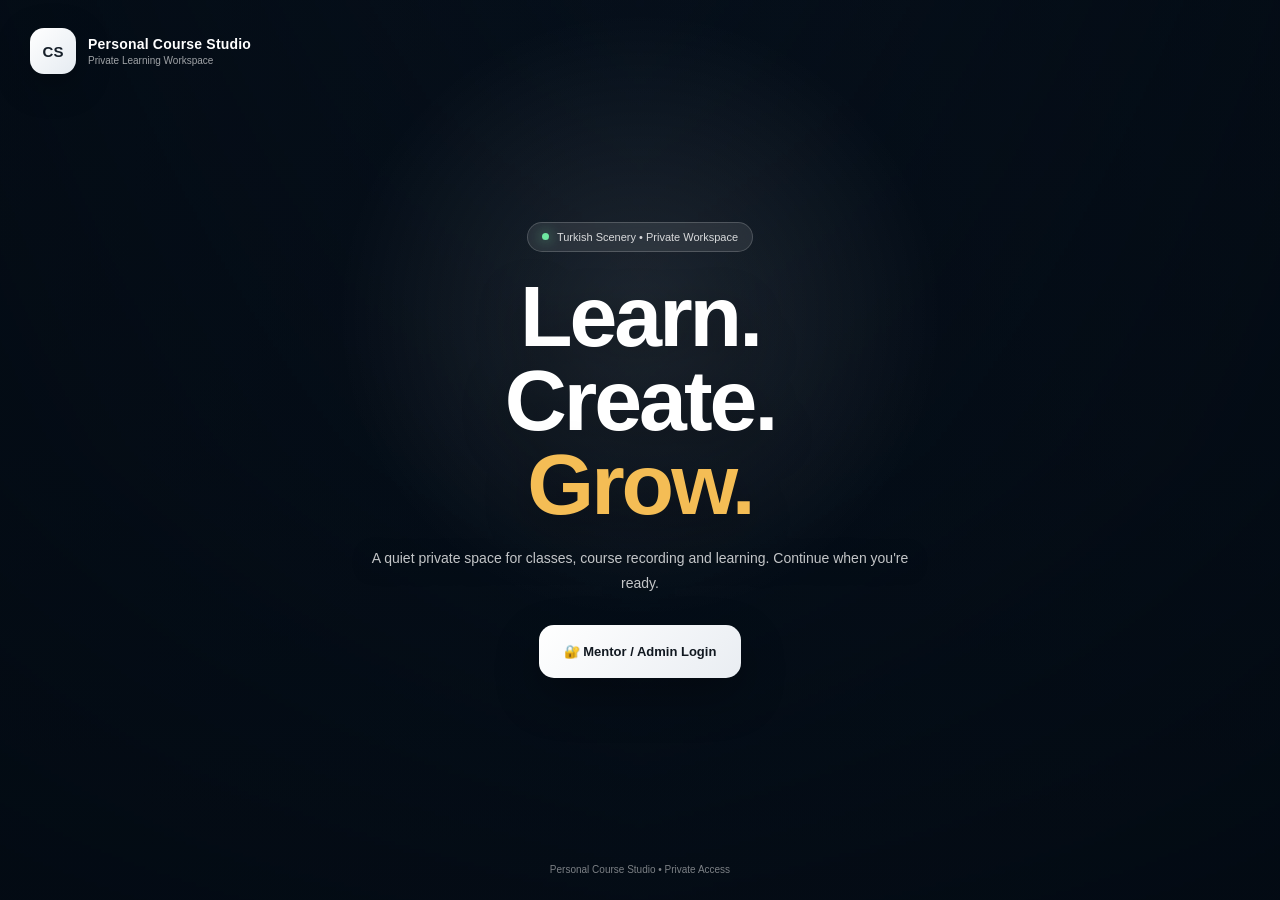
==== index.html @ 7f6572f2 "Update index.html" ====
<!DOCTYPE html>
<html lang="bn">
<head>
  <meta charset="UTF-8">
  <meta name="viewport" content="width=device-width, initial-scale=1.0">

  <title>Mentor Studio | Personal Course Studio</title>

  <style>
    * {
      box-sizing: border-box;
      margin: 0;
      padding: 0;
    }

    :root {
      --bg: #071018;
      --bg-soft: #0c1621;
      --panel: #0e1a26;
      --panel-soft: rgba(255,255,255,.06);
      --border: rgba(255,255,255,.10);
      --text: #f7f9fb;
      --muted: rgba(255,255,255,.58);
      --gold: #f4bd55;
      --green: #5ee39a;
      --blue: #67b9ff;
      --red: #ff6b6b;
    }

    html,
    body {
      width: 100%;
      height: 100%;
    }

    body {
      overflow: hidden;

      font-family:
        Inter,
        "Segoe UI",
        Arial,
        sans-serif;

      color: var(--text);
      background:
        radial-gradient(
          circle at 20% 10%,
          rgba(67,137,195,.10),
          transparent 30%
        ),
        var(--bg);
    }

    button,
    input {
      font: inherit;
    }

    button {
      cursor: pointer;
    }

    /* =====================================================
       TOPBAR
    ===================================================== */

    .topbar {
      height: 68px;

      display: flex;
      align-items: center;
      justify-content: space-between;

      padding: 0 18px;

      border-bottom: 1px solid var(--border);

      background:
        rgba(7,16,24,.94);

      backdrop-filter: blur(18px);
      -webkit-backdrop-filter: blur(18px);

      position: relative;
      z-index: 50;
    }

    .brand-left {
      display: flex;
      align-items: center;
      gap: 11px;

      min-width: 0;
    }

    .studio-logo {
      width: 42px;
      height: 42px;

      display: flex;
      align-items: center;
      justify-content: center;

      flex-shrink: 0;

      border-radius: 12px;

      background:
        linear-gradient(
          135deg,
          #fff,
          #dfe7ef
        );

      color: #15202a;

      font-size: 14px;
      font-weight: 900;
    }

    .studio-info {
      min-width: 0;
    }

    .studio-info h1 {
      font-size: 14px;
      font-weight: 800;

      white-space: nowrap;
      overflow: hidden;
      text-overflow: ellipsis;
    }

    .studio-info p {
      margin-top: 2px;

      color: var(--muted);

      font-size: 10px;

      white-space: nowrap;
      overflow: hidden;
      text-overflow: ellipsis;
    }

    .top-actions {
      display: flex;
      align-items: center;
      gap: 7px;
    }

    .top-btn {
      height: 36px;

      padding: 0 12px;

      border: 1px solid var(--border);
      border-radius: 10px;

      background:
        rgba(255,255,255,.05);

      color:
        rgba(255,255,255,.76);

      font-size: 10px;

      transition: .2s ease;
    }

    .top-btn:hover {
      background:
        rgba(255,255,255,.10);

      color: #fff;
    }

    .mentor-pill {
      display: flex;
      align-items: center;
      gap: 7px;

      height: 36px;

      padding: 0 11px;

      border-radius: 10px;

      background:
        rgba(94,227,154,.08);

      border:
        1px solid
        rgba(94,227,154,.15);

      color: #b7f3d0;

      font-size: 10px;
    }

    .mentor-pill i {
      width: 6px;
      height: 6px;

      border-radius: 50%;

      background: var(--green);

      box-shadow:
        0 0 10px
        rgba(94,227,154,.7);
    }

    /* =====================================================
       WORKSPACE
    ===================================================== */

    .workspace {
      height: calc(100vh - 68px);

      display: grid;

      grid-template-columns:
        minmax(0, 1fr)
        285px;

      min-height: 0;
    }

    /* =====================================================
       STAGE AREA
    ===================================================== */

    .stage-area {
      min-width: 0;
      min-height: 0;

      display: flex;
      flex-direction: column;

      background:
        #060e16;
    }

    .stage-wrap {
      flex: 1;

      min-height: 0;

      padding: 16px;
    }

    .stage {
      position: relative;

      width: 100%;
      height: 100%;

      min-height: 300px;

      overflow: hidden;

      border:
        1px solid
        rgba(255,255,255,.10);

      border-radius: 18px;

      background:
        linear-gradient(
          135deg,
          #10202d,
          #07111b
        );

      box-shadow:
        inset 0 0 0 1px
        rgba(255,255,255,.02),
        0 20px 60px
        rgba(0,0,0,.28);
    }

    /* =====================================================
       STAGE WELCOME
    ===================================================== */

    .welcome-screen {
      position: absolute;
      inset: 0;

      display: flex;
      align-items: center;
      justify-content: center;

      padding: 30px;

      text-align: center;

      pointer-events: none;

      transition: .2s ease;
    }

    .welcome-content {
      max-width: 580px;
    }

    .welcome-badge {
      display: inline-flex;
      align-items: center;
      gap: 7px;

      padding: 8px 12px;

      border-radius: 999px;

      background:
        rgba(255,255,255,.07);

      border:
        1px solid
        rgba(255,255,255,.10);

      color:
        rgba(255,255,255,.65);

      font-size: 10px;
    }

    .welcome-badge i {
      width: 6px;
      height: 6px;

      border-radius: 50%;

      background: var(--green);
    }

    .welcome-content h2 {
      margin-top: 18px;

      font-size:
        clamp(28px, 4vw, 48px);

      line-height: 1.08;

      letter-spacing: -1.5px;
    }

    .welcome-content p {
      margin-top: 12px;

      color: var(--muted);

      font-size: 12px;

      line-height: 1.7;
    }

    /* =====================================================
       MAIN MEDIA
    ===================================================== */

    #mainImage,
    #mainVideo {
      position: absolute;

      inset: 0;

      width: 100%;
      height: 100%;

      object-fit: contain;

      display: none;

      background: #050b11;
    }

    #mainImage {
      object-fit: contain;
    }

    /* =====================================================
       DRAGGABLE BRAND BADGE
    ===================================================== */

    .brand-badge {
      position: absolute;

      left: 22px;
      bottom: 22px;

      z-index: 20;

      max-width: calc(100% - 44px);

      padding: 9px 13px;

      border-radius: 10px;

      background:
        rgba(0,0,0,.66);

      border:
        1px solid
        rgba(255,255,255,.13);

      color: #fff;

      font-size: 11px;
      font-weight: 800;

      backdrop-filter: blur(12px);
      -webkit-backdrop-filter: blur(12px);

      cursor: grab;

      user-select: none;

      box-shadow:
        0 8px 25px
        rgba(0,0,0,.25);
    }

    .brand-badge:active {
      cursor: grabbing;
    }

    /* =====================================================
       DRAGGABLE STAGE LABEL
    ===================================================== */

    .stage-label {
      position: absolute;

      left: 50%;
      top: 22px;

      transform:
        translateX(-50%);

      z-index: 20;

      padding: 9px 15px;

      border-radius: 999px;

      background:
        rgba(0,0,0,.52);

      border:
        1px solid
        rgba(255,255,255,.13);

      color: rgba(255,255,255,.90);

      font-size: 10px;
      font-weight: 700;

      white-space: nowrap;

      cursor: grab;
      user-select: none;

      backdrop-filter: blur(10px);
      -webkit-backdrop-filter: blur(10px);
    }

    .stage-label:active {
      cursor: grabbing;
    }

    /* =====================================================
       MENTOR VIDEO
    ===================================================== */

    .mentor-card {
      position: absolute;

      right: 22px;
      top: 22px;

      z-index: 30;

      width: 220px;
      height: 145px;

      overflow: hidden;

      border:
        1px solid
        rgba(255,255,255,.16);

      border-radius: 15px;

      background:
        #172534;

      box-shadow:
        0 16px 45px
        rgba(0,0,0,.35);

      cursor: grab;

      user-select: none;
    }

    .mentor-card:active {
      cursor: grabbing;
    }

    .mentor-video {
      width: 100%;
      height: 100%;

      display: block;

      object-fit: cover;

      background:
        linear-gradient(
          135deg,
          #203446,
          #0d1721
        );
    }

    .mentor-placeholder {
      position: absolute;
      inset: 0;

      display: flex;
      align-items: center;
      justify-content: center;

      flex-direction: column;

      gap: 8px;

      background:
        linear-gradient(
          135deg,
          rgba(28,48,65,.94),
          rgba(8,17,26,.95)
        );

      color:
        rgba(255,255,255,.55);

      font-size: 10px;

      pointer-events: none;
    }

    .mentor-placeholder-icon {
      width: 42px;
      height: 42px;

      display: flex;
      align-items: center;
      justify-content: center;

      border-radius: 13px;

      background:
        rgba(255,255,255,.08);

      color: rgba(255,255,255,.70);

      font-size: 17px;
    }

    /* =====================================================
       BOTTOM TOOLBAR
    ===================================================== */

    .toolbar {
      min-height: 72px;

      display: flex;
      align-items: center;
      gap: 7px;

      padding:
        10px 16px;

      border-top:
        1px solid
        var(--border);

      background:
        #09131e;
    }

    .tool-group {
      display: flex;
      align-items: center;
      gap: 6px;
    }

    .tool-btn {
      height: 42px;

      padding: 0 12px;

      display: inline-flex;
      align-items: center;
      justify-content: center;
      gap: 7px;

      border:
        1px solid
        rgba(255,255,255,.10);

      border-radius: 10px;

      background:
        rgba(255,255,255,.055);

      color:
        rgba(255,255,255,.76);

      font-size: 10px;

      white-space: nowrap;

      transition: .2s ease;
    }

    .tool-btn:hover {
      background:
        rgba(255,255,255,.10);

      color: #fff;
    }

    .tool-btn.primary {
      background:
        rgba(103,185,255,.10);

      border-color:
        rgba(103,185,255,.20);

      color: #b9dcff;
    }

    .tool-btn.record {
      background:
        rgba(255,70,70,.08);

      border-color:
        rgba(255,90,90,.18);

      color:
        #ffaaaa;
    }

    .tool-btn.record.recording {
      background:
        rgba(255,70,70,.18);

      color:
        #fff;
    }

    .toolbar-spacer {
      flex: 1;
    }

    .status {
      display: flex;
      align-items: center;
      gap: 7px;

      color:
        rgba(255,255,255,.45);

      font-size: 9px;
    }

    .status-dot {
      width: 6px;
      height: 6px;

      border-radius: 50%;

      background:
        rgba(255,255,255,.30);
    }

    .status-dot.active {
      background:
        var(--green);

      box-shadow:
        0 0 10px
        rgba(94,227,154,.7);
    }

    /* =====================================================
       RIGHT STUDENT PANEL
    ===================================================== */

    .student-panel {
      min-height: 0;

      display: flex;
      flex-direction: column;

      border-left:
        1px solid
        var(--border);

      background:
        #0a141f;
    }

    .student-head {
      padding: 20px 18px 16px;

      border-bottom:
        1px solid
        var(--border);
    }

    .student-title-row {
      display: flex;
      align-items: center;
      justify-content: space-between;

      gap: 10px;
    }

    .student-title-row h2 {
      font-size: 15px;
    }

    .student-count {
      min-width: 28px;
      height: 25px;

      display: flex;
      align-items: center;
      justify-content: center;

      padding: 0 8px;

      border-radius: 8px;

      background:
        rgba(103,185,255,.10);

      color:
        #a9d6ff;

      font-size: 10px;
      font-weight: 800;
    }

    .student-subtitle {
      margin-top: 6px;

      color: var(--muted);

      font-size: 9px;
    }

    .student-list {
      flex: 1;

      min-height: 0;

      overflow-y: auto;

      padding: 10px;
    }

    .student-list::-webkit-scrollbar {
      width: 5px;
    }

    .student-list::-webkit-scrollbar-thumb {
      background:
        rgba(255,255,255,.10);

      border-radius: 10px;
    }

    .student-item {
      display: flex;
      align-items: center;

      gap: 10px;

      padding: 10px;

      margin-bottom: 6px;

      border:
        1px solid
        rgba(255,255,255,.07);

      border-radius: 12px;

      background:
        rgba(255,255,255,.035);

      transition: .2s ease;
    }

    .student-item:hover {
      background:
        rgba(255,255,255,.065);
    }

    .student-avatar {
      width: 39px;
      height: 39px;

      flex-shrink: 0;

      display: flex;
      align-items: center;
      justify-content: center;

      overflow: hidden;

      border-radius: 11px;

      background:
        linear-gradient(
          135deg,
          #38516a,
          #172735
        );

      color:
        rgba(255,255,255,.84);

      font-size: 10px;
      font-weight: 800;
    }

    .student-avatar img {
      width: 100%;
      height: 100%;

      object-fit: cover;
    }

    .student-info {
      min-width: 0;

      flex: 1;
    }

    .student-name {
      display: block;

      color:
        rgba(255,255,255,.88);

      font-size: 11px;
      font-weight: 700;

      white-space: nowrap;
      overflow: hidden;
      text-overflow: ellipsis;
    }

    .student-status {
      display: flex;
      align-items: center;
      gap: 5px;

      margin-top: 4px;

      color:
        rgba(255,255,255,.42);

      font-size: 9px;
    }

    .student-status-dot {
      width: 6px;
      height: 6px;

      border-radius: 50%;

      background:
        rgba(255,255,255,.30);
    }

    .student-status-dot.online {
      background: var(--green);

      box-shadow:
        0 0 8px
        rgba(94,227,154,.55);
    }

    .student-status-dot.busy {
      background: var(--gold);

      box-shadow:
        0 0 8px
        rgba(244,189,85,.45);
    }

    .student-status-dot.offline {
      background:
        rgba(255,255,255,.28);
    }

    .empty-students {
      padding: 35px 15px;

      text-align: center;

      color:
        rgba(255,255,255,.36);

      font-size: 10px;
      line-height: 1.7;
    }

    .student-footer {
      padding: 13px;

      border-top:
        1px solid
        var(--border);
    }

    .student-footer-note {
      padding: 10px;

      border-radius: 10px;

      background:
        rgba(255,255,255,.035);

      color:
        rgba(255,255,255,.38);

      font-size: 9px;

      line-height: 1.5;

      text-align: center;
    }

    /* =====================================================
       TOAST
    ===================================================== */

    .toast {
      position: fixed;

      right: 20px;
      bottom: 90px;

      z-index: 200;

      max-width: 330px;

      padding: 12px 15px;

      border:
        1px solid
        rgba(255,255,255,.12);

      border-radius: 11px;

      background:
        rgba(7,16,24,.94);

      color: #fff;

      font-size: 10px;

      box-shadow:
        0 15px 40px
        rgba(0,0,0,.35);

      opacity: 0;

      transform:
        translateY(10px);

      pointer-events: none;

      transition: .25s ease;
    }

    .toast.show {
      opacity: 1;

      transform:
        translateY(0);
    }

    /* =====================================================
       HIDDEN FILE INPUTS
    ===================================================== */

    .hidden-file {
      display: none;
    }

    /* =====================================================
       RESPONSIVE
    ===================================================== */

    @media (max-width: 900px) {

      .workspace {
        grid-template-columns:
          minmax(0, 1fr);
      }

      .student-panel {
        display: none;
      }

      .mentor-card {
        width: 190px;
        height: 125px;
      }
    }

    @media (max-width: 650px) {

      .topbar {
        height: 60px;

        padding:
          0 10px;
      }

      .workspace {
        height:
          calc(100vh - 60px);
      }

      .studio-info p {
        display: none;
      }

      .top-btn {
        width: 36px;

        padding: 0;

        font-size: 0;
      }

      .top-btn::before {
        font-size: 14px;
      }

      #settingsBtn::before {
        content: "⚙";
      }

      #logoutBtn::before {
        content: "↪";
      }

      .mentor-pill {
        display: none;
      }

      .stage-wrap {
        padding: 8px;
      }

      .toolbar {
        min-height: 62px;

        padding:
          7px 8px;

        overflow-x: auto;

        scrollbar-width: none;
      }

      .toolbar::-webkit-scrollbar {
        display: none;
      }

      .tool-btn {
        height: 38px;

        padding:
          0 10px;
      }

      .toolbar-spacer {
        display: none;
      }

      .status {
        display: none;
      }

      .mentor-card {
        right: 12px;
        top: 12px;

        width: 145px;
        height: 98px;
      }

      .brand-badge {
        left: 12px;
        bottom: 12px;
      }

      .stage-label {
        top: 12px;

        max-width:
          calc(100% - 170px);

        overflow: hidden;
        text-overflow: ellipsis;
      }
    }

    @media (max-width: 420px) {

      .studio-logo {
        width: 36px;
        height: 36px;
      }

      .studio-info h1 {
        max-width: 150px;
      }

      .welcome-content h2 {
        font-size: 26px;
      }

      .mentor-card {
        width: 120px;
        height: 82px;
      }

      .stage-label {
        max-width:
          calc(100% - 145px);

        font-size: 8px;
      }
    }

  </style>
</head>

<body>

  <!-- =====================================================
       TOPBAR
  ====================================================== -->

  <header class="topbar">

    <div class="brand-left">

      <div
        class="studio-logo"
        id="studioLogo">
        CS
      </div>

      <div class="studio-info">

        <h1 id="studioName">
          Personal Course Studio
        </h1>

        <p id="studioSubtitle">
          নিজের ক্লাস ও কোর্স ভিডিও তৈরির জন্য
        </p>

      </div>

    </div>


    <div class="top-actions">

      <div class="mentor-pill">

        <i></i>

        Mentor Mode

      </div>


      <button
        class="top-btn"
        id="settingsBtn"
        type="button">

        Settings

      </button>


      <button
        class="top-btn"
        id="logoutBtn"
        type="button">

        Logout

      </button>

    </div>

  </header>


  <!-- =====================================================
       WORKSPACE
  ====================================================== -->

  <main class="workspace">


    <!-- ===================================================
         STAGE
    ==================================================== -->

    <section class="stage-area">


      <div class="stage-wrap">

        <div
          class="stage"
          id="stage">


          <!-- WELCOME -->

          <div
            class="welcome-screen"
            id="welcomeScreen">

            <div class="welcome-content">

              <div class="welcome-badge">

                <i></i>

                Mentor Studio Ready

              </div>


              <h2 id="welcomeText">
                আপনার ক্লাস শুরু করার জন্য প্রস্তুত?
              </h2>


              <p>
                Slide, image অথবা main video
                যোগ করে আপনার class recording শুরু করুন।
              </p>

            </div>

          </div>


          <!-- MAIN IMAGE -->

          <img
            id="mainImage"
            alt="Main course content">


          <!-- MAIN VIDEO -->

          <video
            id="mainVideo"
            controls
            playsinline>
          </video>


          <!-- STAGE LABEL -->

          <div
            class="stage-label"
            id="stageLabel">

            Shah Neil Khan / USHA.AI

          </div>


          <!-- BRAND BADGE -->

          <div
            class="brand-badge"
            id="brandBadge">

            Shah Neil Khan / USHA.AI

          </div>


          <!-- MENTOR VIDEO -->

          <div
            class="mentor-card"
            id="mentorCard">

            <video
              class="mentor-video"
              id="mentorVideo"
              autoplay
              muted
              playsinline>
            </video>


            <div
              class="mentor-placeholder"
              id="mentorPlaceholder">

              <div class="mentor-placeholder-icon">
                ◉
              </div>

              <span>
                Mentor Video
              </span>

            </div>

          </div>


        </div>

      </div>


      <!-- =================================================
           TOOLBAR
      ================================================== -->

      <div class="toolbar">


        <div class="tool-group">

          <button
            class="tool-btn primary"
            id="imageBtn"
            type="button">

            🖼
            Slide / Image

          </button>


          <button
            class="tool-btn"
            id="mainVideoBtn"
            type="button">

            ▶
            Main Video

          </button>


          <button
            class="tool-btn"
            id="mentorVideoBtn"
            type="button">

            ◉
            Mentor Video

          </button>

        </div>


        <div class="tool-group">

          <button
            class="tool-btn"
            id="clearBtn"
            type="button">

            ✕
            Clear

          </button>


          <button
            class="tool-btn"
            id="playBtn"
            type="button">

            ▶
            Play

          </button>


          <button
            class="tool-btn"
            id="fullscreenBtn"
            type="button">

            ⛶
            Fullscreen

          </button>


          <button
            class="tool-btn record"
            id="recordBtn"
            type="button">

            ●
            Record

          </button>

        </div>


        <div class="toolbar-spacer"></div>


        <div class="status">

          <span
            class="status-dot"
            id="statusDot">
          </span>

          <span id="statusText">
            Studio Ready
          </span>

        </div>

      </div>

    </section>


    <!-- ===================================================
         STUDENT PANEL
    ==================================================== -->

    <aside class="student-panel">


      <div class="student-head">

        <div class="student-title-row">

          <h2 id="zoomTitle">
            Zoom Demo
          </h2>

          <div
            class="student-count"
            id="studentCount">

            0

          </div>

        </div>


        <p class="student-subtitle">
          Students managed from Admin Panel
        </p>

      </div>


      <div
        class="student-list"
        id="studentList">

      </div>


      <div class="student-footer">

        <div class="student-footer-note">

          Student information is synced from
          your Admin Panel.

        </div>

      </div>

    </aside>

  </main>


  <!-- =====================================================
       FILE INPUTS
  ====================================================== -->

  <input
    type="file"
    class="hidden-file"
    id="imageInput"
    accept="image/*">


  <input
    type="file"
    class="hidden-file"
    id="mainVideoInput"
    accept="video/*">


  <input
    type="file"
    class="hidden-file"
    id="mentorVideoInput"
    accept="video/*">


  <!-- =====================================================
       TOAST
  ====================================================== -->

  <div
    class="toast"
    id="toast">
  </div>


  <script>

    /* =====================================================
       MENTOR SESSION PROTECTION
    ===================================================== */

    const MENTOR_SESSION_KEY =
      "personalCourseStudioMentorLoggedIn";

    const ROLE_KEY =
      "personalCourseStudioRole";


    const mentorLoggedIn =
      sessionStorage.getItem(
        MENTOR_SESSION_KEY
      ) === "true";


    const currentRole =
      sessionStorage.getItem(
        ROLE_KEY
      );


    /*
      IMPORTANT:
      Only Mentor can enter index.html.
    */

    if (
      !mentorLoggedIn ||
      currentRole !== "mentor"
    ) {

      window.location.replace(
        "login.html"
      );

    }


    /* =====================================================
       STORAGE KEYS
    ===================================================== */

    const SETTINGS_KEY =
      "personalCourseStudioSettings";

    const BRANDS_KEY =
      "personalCourseStudioBrands";

    const STUDENTS_KEY =
      "personalCourseStudioStudents";


    /* =====================================================
       DEFAULT SETTINGS
    ===================================================== */

    const defaultSettings = {

      studioName:
        "Personal Course Studio",

      studioSubtitle:
        "নিজের ক্লাস ও কোর্স ভিডিও তৈরির জন্য",

      studioLogo:
        "CS",

      selectedBrand:
        "Shah Neil Khan / USHA.AI",

      zoomTitle:
        "Zoom Demo",

      welcomeText:
        "আপনার ক্লাস শুরু করার জন্য প্রস্তুত?"

    };


    /* =====================================================
       ELEMENTS
    ===================================================== */

    const studio =
      document.getElementById(
        "stage"
      );

    const welcomeScreen =
      document.getElementById(
        "welcomeScreen"
      );

    const mainImage =
      document.getElementById(
        "mainImage"
      );

    const mainVideo =
      document.getElementById(
        "mainVideo"
      );

    const mentorVideo =
      document.getElementById(
        "mentorVideo"
      );

    const mentorPlaceholder =
      document.getElementById(
        "mentorPlaceholder"
      );

    const imageInput =
      document.getElementById(
        "imageInput"
      );

    const mainVideoInput =
      document.getElementById(
        "mainVideoInput"
      );

    const mentorVideoInput =
      document.getElementById(
        "mentorVideoInput"
      );

    const stageLabel =
      document.getElementById(
        "stageLabel"
      );

    const brandBadge =
      document.getElementById(
        "brandBadge"
      );

    const mentorCard =
      document.getElementById(
        "mentorCard"
      );


    /* =====================================================
       LOAD SETTINGS
    ===================================================== */

    function loadSettings() {

      let settings = {};

      try {

        settings =
          JSON.parse(
            localStorage.getItem(
              SETTINGS_KEY
            )
          ) || {};

      } catch (error) {

        settings = {};

      }


      settings = {
        ...defaultSettings,
        ...settings
      };


      document.getElementById(
        "studioName"
      ).textContent =
        settings.studioName;


      document.getElementById(
        "studioSubtitle"
      ).textContent =
        settings.studioSubtitle;


      document.getElementById(
        "studioLogo"
      ).textContent =
        settings.studioLogo;


      document.getElementById(
        "zoomTitle"
      ).textContent =
        settings.zoomTitle;


      document.getElementById(
        "welcomeText"
      ).textContent =
        settings.welcomeText;


      /*
        Admin-selected brand is used
        in both draggable labels.
      */

      stageLabel.textContent =
        settings.selectedBrand;


      brandBadge.textContent =
        settings.selectedBrand;

    }


    /* =====================================================
       LOAD STUDENTS
    ===================================================== */

    function loadStudents() {

      let students = [];


      try {

        students =
          JSON.parse(
            localStorage.getItem(
              STUDENTS_KEY
            )
          ) || [];

      } catch (error) {

        students = [];

      }


      if (!Array.isArray(students)) {

        students = [];

      }


      renderStudents(students);

    }


    /* =====================================================
       STUDENT RENDER
    ===================================================== */

    function renderStudents(students) {

      const list =
        document.getElementById(
          "studentList"
        );

      const count =
        document.getElementById(
          "studentCount"
        );


      count.textContent =
        students.length;


      if (!students.length) {

        list.innerHTML = `

          <div class="empty-students">

            No students added yet.<br><br>

            Add students from the
            Admin Panel.

          </div>

        `;

        return;

      }


      list.innerHTML =
        students
          .map(
            student =>
              createStudentHTML(student)
          )
          .join("");

    }


    /* =====================================================
       STUDENT HTML
    ===================================================== */

    function createStudentHTML(student) {

      const name =
        escapeHtml(
          student.name ||
          "Student"
        );


      const status =
        normalizeStatus(
          student.status
        );


      const statusLabel =
        getStatusLabel(status);


      const avatar =
        student.photo
          ? `
            <div class="student-avatar">
              <img
                src="${student.photo}"
                alt="${name}">
            </div>
          `
          : `
            <div class="student-avatar">
              ${getInitials(
                student.name ||
                "Student"
              )}
            </div>
          `;


      return `

        <div class="student-item">

          ${avatar}

          <div class="student-info">

            <span class="student-name">
              ${name}
            </span>

            <div class="student-status">

              <span
                class="student-status-dot ${status}">
              </span>

              <span>
                ${statusLabel}
              </span>

            </div>

          </div>

        </div>

      `;

    }


    /* =====================================================
       STATUS
    ===================================================== */

    function normalizeStatus(status) {

      const value =
        String(
          status || ""
        ).toLowerCase();


      if (
        value === "online"
      ) {

        return "online";

      }


      if (
        value === "busy"
      ) {

        return "busy";

      }


      return "offline";

    }


    function getStatusLabel(status) {

      if (
        status === "online"
      ) {

        return "Online";

      }


      if (
        status === "busy"
      ) {

        return "Busy";

      }


      return "Offline";

    }


    /* =====================================================
       INITIALS
    ===================================================== */

    function getInitials(name) {

      const parts =
        String(name)
          .trim()
          .split(/\s+/)
          .filter(Boolean);


      if (!parts.length) {

        return "ST";

      }


      if (
        parts.length === 1
      ) {

        return parts[0]
          .substring(0, 2)
          .toUpperCase();

      }


      return (
        parts[0][0] +
        parts[parts.length - 1][0]
      ).toUpperCase();

    }


    /* =====================================================
       ESCAPE HTML
    ===================================================== */

    function escapeHtml(value) {

      return String(value)
        .replace(
          /&/g,
          "&amp;"
        )
        .replace(
          /</g,
          "&lt;"
        )
        .replace(
          />/g,
          "&gt;"
        )
        .replace(
          /"/g,
          "&quot;"
        )
        .replace(
          /'/g,
          "&#039;"
        );

    }


    /* =====================================================
       IMAGE UPLOAD
    ===================================================== */

    document.getElementById(
      "imageBtn"
    ).addEventListener(
      "click",
      () => {

        imageInput.click();

      }
    );


    imageInput.addEventListener(
      "change",
      event => {

        const file =
          event.target.files[0];


        if (!file) {
          return;
        }


        const url =
          URL.createObjectURL(file);


        mainImage.src =
          url;


        mainImage.style.display =
          "block";


        mainVideo.style.display =
          "none";


        welcomeScreen.style.display =
          "none";


        updateStatus(
          "Slide / Image loaded",
          true
        );

      }
    );


    /* =====================================================
       MAIN VIDEO UPLOAD
    ===================================================== */

    document.getElementById(
      "mainVideoBtn"
    ).addEventListener(
      "click",
      () => {

        mainVideoInput.click();

      }
    );


    mainVideoInput.addEventListener(
      "change",
      event => {

        const file =
          event.target.files[0];


        if (!file) {
          return;
        }


        const url =
          URL.createObjectURL(file);


        mainVideo.src =
          url;


        mainVideo.style.display =
          "block";


        mainImage.style.display =
          "none";


        welcomeScreen.style.display =
          "none";


        updateStatus(
          "Main video loaded",
          true
        );

      }
    );


    /* =====================================================
       MENTOR VIDEO
    ===================================================== */

    document.getElementById(
      "mentorVideoBtn"
    ).addEventListener(
      "click",
      () => {

        mentorVideoInput.click();

      }
    );


    mentorVideoInput.addEventListener(
      "change",
      event => {

        const file =
          event.target.files[0];


        if (!file) {
          return;
        }


        const url =
          URL.createObjectURL(file);


        mentorVideo.src =
          url;


        mentorVideo.style.display =
          "block";


        mentorPlaceholder.style.display =
          "none";


        mentorVideo
          .play()
          .catch(
            () => {}
          );


        updateStatus(
          "Mentor video loaded",
          true
        );

      }
    );


    /* =====================================================
       CLEAR
    ===================================================== */

    document.getElementById(
      "clearBtn"
    ).addEventListener(
      "click",
      () => {

        mainImage.removeAttribute(
          "src"
        );

        mainVideo.pause();

        mainVideo.removeAttribute(
          "src"
        );

        mainImage.style.display =
          "none";

        mainVideo.style.display =
          "none";

        welcomeScreen.style.display =
          "flex";


        updateStatus(
          "Studio Ready",
          false
        );

      }
    );


    /* =====================================================
       PLAY / PAUSE
    ===================================================== */

    document.getElementById(
      "playBtn"
    ).addEventListener(
      "click",
      () => {

        if (
          mainVideo.style.display !==
          "none" &&
          mainVideo.src
        ) {

          if (
            mainVideo.paused
          ) {

            mainVideo
              .play()
              .then(
                () => {
                  document.getElementById(
                    "playBtn"
                  ).innerHTML =
                    "⏸ Pause";
                }
              )
              .catch(
                () => {}
              );

          } else {

            mainVideo.pause();

            document.getElementById(
              "playBtn"
            ).innerHTML =
              "▶ Play";

          }

          return;

        }


        if (
          mentorVideo.src
        ) {

          if (
            mentorVideo.paused
          ) {

            mentorVideo
              .play()
              .catch(
                () => {}
              );

          } else {

            mentorVideo.pause();

          }

          return;

        }


        showToast(
          "First add a Main Video."
        );

      }
    );


    mainVideo.addEventListener(
      "play",
      () => {

        document.getElementById(
          "playBtn"
        ).innerHTML =
          "⏸ Pause";

      }
    );


    mainVideo.addEventListener(
      "pause",
      () => {

        document.getElementById(
          "playBtn"
        ).innerHTML =
          "▶ Play";

      }
    );


    /* =====================================================
       FULLSCREEN
    ===================================================== */

    document.getElementById(
      "fullscreenBtn"
    ).addEventListener(
      "click",
      async () => {

        try {

          if (
            !document.fullscreenElement
          ) {

            await studio.requestFullscreen();

          } else {

            await document.exitFullscreen();

          }

        } catch (error) {

          showToast(
            "Fullscreen is not available."
          );

        }

      }
    );


    /* =====================================================
       STATUS
    ===================================================== */

    function updateStatus(
      text,
      active
    ) {

      document.getElementById(
        "statusText"
      ).textContent =
        text;


      document.getElementById(
        "statusDot"
      ).classList.toggle(
        "active",
        Boolean(active)
      );

    }


    /* =====================================================
       TOAST
    ===================================================== */

    const toast =
      document.getElementById(
        "toast"
      );


    let toastTimer;


    function showToast(text) {

      clearTimeout(
        toastTimer
      );


      toast.textContent =
        text;


      toast.classList.add(
        "show"
      );


      toastTimer =
        setTimeout(
          () => {

            toast.classList.remove(
              "show"
            );

          },
          2600
        );

    }


    /* =====================================================
       DRAGGABLE ELEMENT
    ===================================================== */

    function makeDraggable(
      element,
      boundary
    ) {

      let dragging = false;

      let startX = 0;
      let startY = 0;

      let startLeft = 0;
      let startTop = 0;


      function pointerDown(
        event
      ) {

        /*
          Do not interfere with
          video controls.
        */

        if (
          event.target.closest(
            "video"
          )
        ) {

          /*
            Mentor card itself is draggable,
            but clicking directly on the
            video should still work normally
            when possible.
          */

        }


        dragging = true;


        const point =
          getPoint(event);


        const elementRect =
          element.getBoundingClientRect();

        const boundaryRect =
          boundary.getBoundingClientRect();


        startX =
          point.x;

        startY =
          point.y;


        startLeft =
          elementRect.left -
          boundaryRect.left;

        startTop =
          elementRect.top -
          boundaryRect.top;


        element.style.left =
          startLeft + "px";

        element.style.top =
          startTop + "px";


        element.style.right =
          "auto";

        element.style.bottom =
          "auto";


        if (
          element === stageLabel
        ) {

          element.style.transform =
            "none";

        }


        document.addEventListener(
          "mousemove",
          pointerMove
        );

        document.addEventListener(
          "mouseup",
          pointerUp
        );


        document.addEventListener(
          "touchmove",
          pointerMove,
          {
            passive: false
          }
        );

        document.addEventListener(
          "touchend",
          pointerUp
        );


        event.preventDefault();

      }


      function pointerMove(
        event
      ) {

        if (!dragging) {
          return;
        }


        if (
          event.cancelable
        ) {

          event.preventDefault();

        }


        const point =
          getPoint(event);


        const boundaryRect =
          boundary.getBoundingClientRect();


        const elementRect =
          element.getBoundingClientRect();


        let left =
          startLeft +
          (
            point.x -
            startX
          );


        let top =
          startTop +
          (
            point.y -
            startY
          );


        const maxLeft =
          boundaryRect.width -
          elementRect.width;

        const maxTop =
          boundaryRect.height -
          elementRect.height;


        left =
          Math.max(
            0,
            Math.min(
              left,
              maxLeft
            )
          );


        top =
          Math.max(
            0,
            Math.min(
              top,
              maxTop
            )
          );


        element.style.left =
          left + "px";

        element.style.top =
          top + "px";

      }


      function pointerUp() {

        dragging = false;


        document.removeEventListener(
          "mousemove",
          pointerMove
        );

        document.removeEventListener(
          "mouseup",
          pointerUp
        );


        document.removeEventListener(
          "touchmove",
          pointerMove
        );

        document.removeEventListener(
          "touchend",
          pointerUp
        );

      }


      function getPoint(
        event
      ) {

        if (
          event.touches &&
          event.touches.length
        ) {

          return {
            x:
              event.touches[0].clientX,

            y:
              event.touches[0].clientY
          };

        }


        if (
          event.changedTouches &&
          event.changedTouches.length
        ) {

          return {
            x:
              event.changedTouches[0].clientX,

            y:
              event.changedTouches[0].clientY
          };

        }


        return {
          x:
            event.clientX,

          y:
            event.clientY
        };

      }


      element.addEventListener(
        "mousedown",
        pointerDown
      );

      element.addEventListener(
        "touchstart",
        pointerDown,
        {
          passive: false
        }
      );

    }


    /* =====================================================
       ENABLE DRAG
    ===================================================== */

    makeDraggable(
      brandBadge,
      studio
    );


    makeDraggable(
      stageLabel,
      studio
    );


    makeDraggable(
      mentorCard,
      studio
    );


    /* =====================================================
       RECORDING
    ===================================================== */

    let mediaRecorder =
      null;

    let recordedChunks =
      [];

    let recordingStream =
      null;


    const recordBtn =
      document.getElementById(
        "recordBtn"
      );


    recordBtn.addEventListener(
      "click",
      async () => {

        if (
          mediaRecorder &&
          mediaRecorder.state ===
          "recording"
        ) {

          stopRecording();

          return;

        }


        await startRecording();

      }
    );


    async function startRecording() {

      if (
        !navigator.mediaDevices ||
        !navigator.mediaDevices.getDisplayMedia
      ) {

        showToast(
          "Screen recording is not supported in this browser."
        );

        return;

      }


      try {

        recordingStream =
          await navigator
            .mediaDevices
            .getDisplayMedia({

              video: {
                frameRate: 30
              },

              audio: true

            });


        recordedChunks = [];


        mediaRecorder =
          new MediaRecorder(
            recordingStream,
            {
              mimeType:
                getSupportedMimeType()
            }
          );


        mediaRecorder.ondataavailable =
          event => {

            if (
              event.data &&
              event.data.size > 0
            ) {

              recordedChunks.push(
                event.data
              );

            }

          };


        mediaRecorder.onstop =
          saveRecording;


        recordingStream
          .getVideoTracks()[0]
          .addEventListener(
            "ended",
            () => {

              if (
                mediaRecorder &&
                mediaRecorder.state ===
                "recording"
              ) {

                stopRecording();

              }

            }
          );


        mediaRecorder.start();


        recordBtn.classList.add(
          "recording"
        );


        recordBtn.innerHTML =
          "■ Stop Recording";


        updateStatus(
          "Recording...",
          true
        );


        showToast(
          "Screen recording started."
        );

      } catch (error) {

        showToast(
          "Screen recording was cancelled."
        );

      }

    }


    function getSupportedMimeType() {

      const types = [

        "video/webm;codecs=vp9,opus",

        "video/webm;codecs=vp8,opus",

        "video/webm"

      ];


      for (
        const type of types
      ) {

        if (
          MediaRecorder.isTypeSupported(
            type
          )
        ) {

          return type;

        }

      }


      return "";

    }


    function stopRecording() {

      if (
        mediaRecorder &&
        mediaRecorder.state ===
        "recording"
      ) {

        mediaRecorder.stop();

      }


      if (
        recordingStream
      ) {

        recordingStream
          .getTracks()
          .forEach(
            track => {
              track.stop();
            }
          );

      }


      recordBtn.classList.remove(
        "recording"
      );


      recordBtn.innerHTML =
        "● Record";

    }


    function saveRecording() {

      if (
        !recordedChunks.length
      ) {

        updateStatus(
          "Studio Ready",
          false
        );

        return;

      }


      const blob =
        new Blob(
          recordedChunks,
          {
            type:
              "video/webm"
          }
        );


      const url =
        URL.createObjectURL(
          blob
        );


      const link =
        document.createElement(
          "a"
        );


      const timestamp =
        new Date()
          .toISOString()
          .replace(
            /[:.]/g,
            "-"
          );


      link.href =
        url;


      link.download =
        `course-recording-${timestamp}.webm`;


      document.body.appendChild(
        link
      );


      link.click();


      link.remove();


      setTimeout(
        () => {

          URL.revokeObjectURL(
            url
          );

        },
        1000
      );


      updateStatus(
        "Recording saved",
        false
      );


      showToast(
        "Recording finished and downloaded."
      );

    }


    /* =====================================================
       SETTINGS BUTTON
    ===================================================== */

    document.getElementById(
      "settingsBtn"
    ).addEventListener(
      "click",
      () => {

        showToast(
          "Studio appearance and settings are managed from the Admin Panel."
        );

      }
    );


    /* =====================================================
       LOGOUT
    ===================================================== */

    document.getElementById(
      "logoutBtn"
    ).addEventListener(
      "click",
      () => {

        if (
          mediaRecorder &&
          mediaRecorder.state ===
          "recording"
        ) {

          stopRecording();

        }


        sessionStorage.removeItem(
          MENTOR_SESSION_KEY
        );


        sessionStorage.removeItem(
          ROLE_KEY
        );


        sessionStorage.removeItem(
          "personalCourseStudioUsername"
        );


        window.location.replace(
          "login.html"
        );

      }
    );


    /* =====================================================
       STORAGE EVENT
       If Admin changes settings/student list
       in another tab, Mentor Studio updates.
    ===================================================== */

    window.addEventListener(
      "storage",
      event => {

        if (
          event.key ===
          SETTINGS_KEY
        ) {

          loadSettings();

        }


        if (
          event.key ===
          STUDENTS_KEY
        ) {

          loadStudents();

        }

      }
    );


    /* =====================================================
       INITIALIZE
    ===================================================== */

    loadSettings();

    loadStudents();

    updateStatus(
      "Studio Ready",
      false
    );

  </script>

</body>
</html>
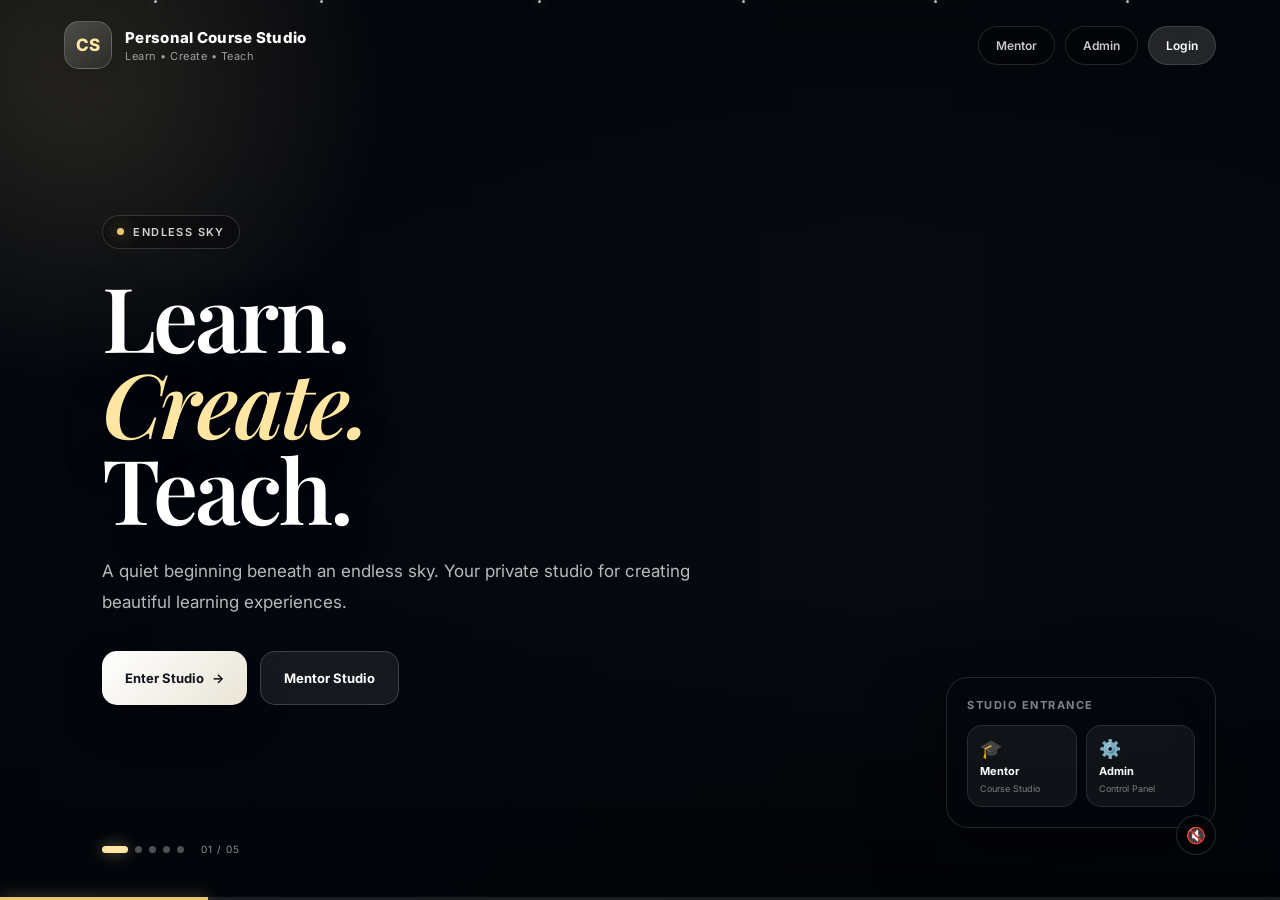
==== commit 43bd9c83: "Update index.html" ====
--- a/index.html
+++ b/index.html
@@ -1,3272 +1,2144 @@
 <!DOCTYPE html>
-<html lang="bn">
+<html lang="en">
 <head>
   <meta charset="UTF-8">
-  <meta name="viewport" content="width=device-width, initial-scale=1.0">
-
-  <title>Mentor Studio | Personal Course Studio</title>
+
+  <meta
+    name="viewport"
+    content="width=device-width, initial-scale=1.0"
+  >
+
+  <title>Personal Course Studio</title>
+
+  <meta
+    name="description"
+    content="Personal Course Studio — Learn, Create, Teach."
+  >
+
+  <link
+    rel="preconnect"
+    href="https://fonts.googleapis.com"
+  >
+
+  <link
+    rel="preconnect"
+    href="https://fonts.gstatic.com"
+    crossorigin
+  >
+
+  <link
+    href="https://fonts.googleapis.com/css2?family=Inter:wght@400;500;600;700;800&family=Playfair+Display:wght@500;600;700&display=swap"
+    rel="stylesheet"
+  >
 
   <style>
+
+    /* =========================================================
+       PERSONAL COURSE STUDIO
+       CINEMATIC HOME PAGE
+       ========================================================= */
+
+    :root {
+      --white: #ffffff;
+      --soft-white: rgba(255,255,255,.82);
+      --muted: rgba(255,255,255,.62);
+
+      --glass: rgba(10,14,24,.35);
+      --glass-strong: rgba(8,12,20,.58);
+
+      --border: rgba(255,255,255,.16);
+
+      --gold: #e8c875;
+      --gold-light: #ffe7a3;
+
+      --shadow:
+        0 25px 80px rgba(0,0,0,.45);
+
+      --transition:
+        cubic-bezier(.22,.61,.36,1);
+    }
+
     * {
-      box-sizing: border-box;
       margin: 0;
       padding: 0;
-    }
-
-    :root {
-      --bg: #071018;
-      --bg-soft: #0c1621;
-      --panel: #0e1a26;
-      --panel-soft: rgba(255,255,255,.06);
-      --border: rgba(255,255,255,.10);
-      --text: #f7f9fb;
-      --muted: rgba(255,255,255,.58);
-      --gold: #f4bd55;
-      --green: #5ee39a;
-      --blue: #67b9ff;
-      --red: #ff6b6b;
-    }
-
-    html,
+      box-sizing: border-box;
+    }
+
+    html {
+      scroll-behavior: smooth;
+    }
+
     body {
       width: 100%;
-      height: 100%;
-    }
-
-    body {
+      min-height: 100vh;
       overflow: hidden;
 
       font-family:
-        Inter,
-        "Segoe UI",
+        "Inter",
         Arial,
         sans-serif;
 
-      color: var(--text);
+      background: #070a10;
+      color: var(--white);
+    }
+
+    button,
+    a {
+      font: inherit;
+    }
+
+    button {
+      border: 0;
+    }
+
+    a {
+      text-decoration: none;
+      color: inherit;
+    }
+
+
+    /* =========================================================
+       CINEMATIC STAGE
+       ========================================================= */
+
+    .cinematic-page {
+      position: relative;
+
+      width: 100%;
+      height: 100vh;
+      min-height: 620px;
+
+      overflow: hidden;
+
+      background:
+        #080b12;
+    }
+
+
+    /* =========================================================
+       BACKGROUND SCENES
+       ========================================================= */
+
+    .scene-layer {
+      position: absolute;
+      inset: 0;
+
+      background-position: center;
+      background-size: cover;
+      background-repeat: no-repeat;
+
+      opacity: 0;
+
+      transform:
+        scale(1.08);
+
+      transition:
+        opacity 1.8s var(--transition),
+        transform 9s ease;
+
+      z-index: 1;
+    }
+
+    .scene-layer.active {
+      opacity: 1;
+
+      transform:
+        scale(1);
+    }
+
+
+    /* =========================================================
+       SCENE IMAGES
+       ========================================================= */
+
+    .scene-sky {
+      background-image:
+        url("https://images.unsplash.com/photo-1499346030926-9a72daac6c63?auto=format&fit=crop&w=2200&q=90");
+    }
+
+    .scene-turkey {
+      background-image:
+        url("https://images.unsplash.com/photo-1524231757912-21f4fe3a7200?auto=format&fit=crop&w=2200&q=90");
+    }
+
+    .scene-saudi {
+      background-image:
+        url("https://images.unsplash.com/photo-1518684079-3c830dcef090?auto=format&fit=crop&w=2200&q=90");
+    }
+
+    .scene-makkah {
+      background-image:
+        url("https://images.unsplash.com/photo-1548013146-72479768bada?auto=format&fit=crop&w=2200&q=90");
+    }
+
+    .scene-kaaba {
+      background-image:
+        url("https://images.unsplash.com/photo-1565552645632-d725f8bfc19a?auto=format&fit=crop&w=2200&q=90");
+    }
+
+
+    /* =========================================================
+       DARK CINEMATIC OVERLAY
+       ========================================================= */
+
+    .cinematic-overlay {
+      position: absolute;
+      inset: 0;
+
+      z-index: 2;
+
+      pointer-events: none;
+
+      background:
+        linear-gradient(
+          90deg,
+          rgba(2,5,12,.84) 0%,
+          rgba(2,5,12,.62) 34%,
+          rgba(2,5,12,.25) 68%,
+          rgba(2,5,12,.58) 100%
+        ),
+
+        linear-gradient(
+          180deg,
+          rgba(0,0,0,.48) 0%,
+          transparent 28%,
+          transparent 65%,
+          rgba(0,0,0,.76) 100%
+        );
+    }
+
+
+    /* =========================================================
+       CINEMATIC LIGHT
+       ========================================================= */
+
+    .light-glow {
+      position: absolute;
+
+      width: 650px;
+      height: 650px;
+
+      left: -250px;
+      top: -250px;
+
+      z-index: 3;
+
+      border-radius: 50%;
+
       background:
         radial-gradient(
-          circle at 20% 10%,
-          rgba(67,137,195,.10),
-          transparent 30%
-        ),
-        var(--bg);
-    }
-
-    button,
-    input {
-      font: inherit;
-    }
-
-    button {
-      cursor: pointer;
-    }
-
-    /* =====================================================
-       TOPBAR
-    ===================================================== */
+          circle,
+          rgba(255,224,145,.14),
+          transparent 68%
+        );
+
+      pointer-events: none;
+
+      animation:
+        glowMove 12s ease-in-out infinite alternate;
+    }
+
+    @keyframes glowMove {
+
+      0% {
+        transform:
+          translate3d(0,0,0);
+      }
+
+      100% {
+        transform:
+          translate3d(220px,130px,0);
+      }
+    }
+
+
+    /* =========================================================
+       PARTICLE / DUST EFFECT
+       ========================================================= */
+
+    .particles {
+      position: absolute;
+      inset: 0;
+
+      z-index: 4;
+
+      pointer-events: none;
+
+      overflow: hidden;
+    }
+
+    .particle {
+      position: absolute;
+
+      width: 3px;
+      height: 3px;
+
+      border-radius: 50%;
+
+      background:
+        rgba(255,255,255,.7);
+
+      box-shadow:
+        0 0 12px
+        rgba(255,255,255,.5);
+
+      animation:
+        floatParticle
+        linear infinite;
+    }
+
+    .particle:nth-child(1) {
+      left: 12%;
+      animation-duration: 13s;
+      animation-delay: -3s;
+    }
+
+    .particle:nth-child(2) {
+      left: 25%;
+      animation-duration: 17s;
+      animation-delay: -9s;
+    }
+
+    .particle:nth-child(3) {
+      left: 42%;
+      animation-duration: 12s;
+      animation-delay: -5s;
+    }
+
+    .particle:nth-child(4) {
+      left: 58%;
+      animation-duration: 19s;
+      animation-delay: -13s;
+    }
+
+    .particle:nth-child(5) {
+      left: 73%;
+      animation-duration: 15s;
+      animation-delay: -7s;
+    }
+
+    .particle:nth-child(6) {
+      left: 88%;
+      animation-duration: 18s;
+      animation-delay: -11s;
+    }
+
+    @keyframes floatParticle {
+
+      0% {
+        top: 110%;
+        opacity: 0;
+        transform: translateX(0);
+      }
+
+      15% {
+        opacity: .65;
+      }
+
+      80% {
+        opacity: .45;
+      }
+
+      100% {
+        top: -10%;
+        opacity: 0;
+        transform: translateX(80px);
+      }
+    }
+
+
+    /* =========================================================
+       NAVBAR
+       ========================================================= */
 
     .topbar {
-      height: 68px;
+      position: absolute;
+
+      top: 0;
+      left: 0;
+      right: 0;
+
+      z-index: 20;
+
+      height: 90px;
 
       display: flex;
       align-items: center;
       justify-content: space-between;
 
-      padding: 0 18px;
-
-      border-bottom: 1px solid var(--border);
-
-      background:
-        rgba(7,16,24,.94);
-
-      backdrop-filter: blur(18px);
-      -webkit-backdrop-filter: blur(18px);
-
-      position: relative;
-      z-index: 50;
-    }
-
-    .brand-left {
+      padding:
+        0 5vw;
+    }
+
+    .brand {
       display: flex;
       align-items: center;
-      gap: 11px;
-
-      min-width: 0;
-    }
-
-    .studio-logo {
-      width: 42px;
-      height: 42px;
-
+      gap: 13px;
+    }
+
+    .brand-logo {
+      width: 48px;
+      height: 48px;
+
+      display: grid;
+      place-items: center;
+
+      border-radius: 15px;
+
+      background:
+        linear-gradient(
+          145deg,
+          rgba(255,255,255,.20),
+          rgba(255,255,255,.05)
+        );
+
+      border:
+        1px solid
+        rgba(255,255,255,.20);
+
+      box-shadow:
+        0 10px 35px rgba(0,0,0,.25);
+
+      font-size: 17px;
+      font-weight: 800;
+
+      color: var(--gold-light);
+
+      backdrop-filter:
+        blur(14px);
+    }
+
+    .brand-text {
+      display: flex;
+      flex-direction: column;
+      gap: 2px;
+    }
+
+    .brand-name {
+      font-size: 15px;
+      font-weight: 800;
+      letter-spacing: .3px;
+    }
+
+    .brand-subtitle {
+      font-size: 11px;
+      color: rgba(255,255,255,.58);
+      letter-spacing: .5px;
+    }
+
+
+    /* =========================================================
+       NAV RIGHT
+       ========================================================= */
+
+    .nav-actions {
       display: flex;
       align-items: center;
+      gap: 10px;
+    }
+
+    .nav-link {
+      padding:
+        11px 17px;
+
+      border:
+        1px solid
+        rgba(255,255,255,.13);
+
+      background:
+        rgba(0,0,0,.18);
+
+      border-radius: 999px;
+
+      color:
+        rgba(255,255,255,.78);
+
+      font-size: 12px;
+      font-weight: 600;
+
+      backdrop-filter:
+        blur(14px);
+
+      transition:
+        .3s ease;
+    }
+
+    .nav-link:hover {
+      background:
+        rgba(255,255,255,.12);
+
+      color: white;
+
+      transform:
+        translateY(-2px);
+    }
+
+    .login-nav {
+      background:
+        rgba(255,255,255,.13);
+
+      color:
+        white;
+    }
+
+
+    /* =========================================================
+       MAIN CONTENT
+       ========================================================= */
+
+    .content {
+      position: relative;
+
+      z-index: 10;
+
+      width: 100%;
+      height: 100%;
+
+      display: flex;
+      align-items: center;
+
+      padding:
+        110px 8vw 90px;
+    }
+
+    .hero {
+      max-width: 760px;
+
+      animation:
+        heroEnter 1.2s
+        var(--transition);
+    }
+
+    @keyframes heroEnter {
+
+      from {
+        opacity: 0;
+        transform:
+          translateY(30px);
+      }
+
+      to {
+        opacity: 1;
+        transform:
+          translateY(0);
+      }
+    }
+
+
+    /* =========================================================
+       LOCATION BADGE
+       ========================================================= */
+
+    .location-badge {
+      display: inline-flex;
+      align-items: center;
+      gap: 9px;
+
+      padding:
+        9px 14px;
+
+      margin-bottom: 24px;
+
+      border:
+        1px solid
+        rgba(255,255,255,.16);
+
+      border-radius: 999px;
+
+      background:
+        rgba(0,0,0,.24);
+
+      backdrop-filter:
+        blur(15px);
+
+      color:
+        rgba(255,255,255,.82);
+
+      font-size: 11px;
+      font-weight: 600;
+
+      letter-spacing:
+        1.4px;
+
+      text-transform:
+        uppercase;
+    }
+
+    .location-dot {
+      width: 7px;
+      height: 7px;
+
+      border-radius: 50%;
+
+      background:
+        var(--gold);
+
+      box-shadow:
+        0 0 15px
+        rgba(232,200,117,.8);
+    }
+
+
+    /* =========================================================
+       TITLE
+       ========================================================= */
+
+    .hero-title {
+      font-family:
+        "Playfair Display",
+        Georgia,
+        serif;
+
+      font-size:
+        clamp(52px, 7vw, 100px);
+
+      line-height:
+        .96;
+
+      letter-spacing:
+        -3px;
+
+      font-weight:
+        600;
+
+      text-shadow:
+        0 15px 45px
+        rgba(0,0,0,.45);
+
+      margin-bottom:
+        25px;
+    }
+
+    .hero-title span {
+      display: block;
+
+      color:
+        var(--gold-light);
+
+      font-style:
+        italic;
+    }
+
+
+    /* =========================================================
+       DESCRIPTION
+       ========================================================= */
+
+    .hero-description {
+      max-width: 590px;
+
+      color:
+        rgba(255,255,255,.72);
+
+      font-size:
+        clamp(14px, 1.4vw, 17px);
+
+      line-height:
+        1.8;
+
+      margin-bottom:
+        34px;
+    }
+
+
+    /* =========================================================
+       BUTTONS
+       ========================================================= */
+
+    .hero-actions {
+      display: flex;
+      align-items: center;
+      flex-wrap: wrap;
+
+      gap: 13px;
+    }
+
+    .primary-btn,
+    .secondary-btn {
+
+      min-height: 54px;
+
+      display: inline-flex;
+      align-items: center;
       justify-content: center;
 
-      flex-shrink: 0;
-
-      border-radius: 12px;
+      padding:
+        0 23px;
+
+      border-radius:
+        15px;
+
+      cursor:
+        pointer;
+
+      transition:
+        .3s var(--transition);
+
+      font-size:
+        13px;
+
+      font-weight:
+        700;
+    }
+
+    .primary-btn {
 
       background:
         linear-gradient(
           135deg,
           #fff,
-          #dfe7ef
+          #e9e4d5
         );
 
-      color: #15202a;
-
-      font-size: 14px;
-      font-weight: 900;
-    }
-
-    .studio-info {
-      min-width: 0;
-    }
-
-    .studio-info h1 {
-      font-size: 14px;
-      font-weight: 800;
-
-      white-space: nowrap;
-      overflow: hidden;
-      text-overflow: ellipsis;
-    }
-
-    .studio-info p {
-      margin-top: 2px;
-
-      color: var(--muted);
-
-      font-size: 10px;
-
-      white-space: nowrap;
-      overflow: hidden;
-      text-overflow: ellipsis;
-    }
-
-    .top-actions {
-      display: flex;
-      align-items: center;
-      gap: 7px;
-    }
-
-    .top-btn {
-      height: 36px;
-
-      padding: 0 12px;
-
-      border: 1px solid var(--border);
-      border-radius: 10px;
-
-      background:
-        rgba(255,255,255,.05);
-
       color:
-        rgba(255,255,255,.76);
-
-      font-size: 10px;
-
-      transition: .2s ease;
-    }
-
-    .top-btn:hover {
-      background:
-        rgba(255,255,255,.10);
-
-      color: #fff;
-    }
-
-    .mentor-pill {
-      display: flex;
-      align-items: center;
-      gap: 7px;
-
-      height: 36px;
-
-      padding: 0 11px;
-
-      border-radius: 10px;
-
-      background:
-        rgba(94,227,154,.08);
+        #11141a;
+
+      box-shadow:
+        0 15px 40px
+        rgba(0,0,0,.30);
+    }
+
+    .primary-btn:hover {
+      transform:
+        translateY(-4px);
+
+      box-shadow:
+        0 20px 50px
+        rgba(0,0,0,.42);
+    }
+
+    .secondary-btn {
 
       border:
         1px solid
-        rgba(94,227,154,.15);
-
-      color: #b7f3d0;
-
-      font-size: 10px;
-    }
-
-    .mentor-pill i {
-      width: 6px;
-      height: 6px;
-
-      border-radius: 50%;
-
-      background: var(--green);
+        rgba(255,255,255,.18);
+
+      background:
+        rgba(255,255,255,.08);
+
+      color:
+        white;
+
+      backdrop-filter:
+        blur(14px);
+    }
+
+    .secondary-btn:hover {
+
+      background:
+        rgba(255,255,255,.14);
+
+      transform:
+        translateY(-4px);
+    }
+
+
+    /* =========================================================
+       ENTRANCE PANEL
+       ========================================================= */
+
+    .entrance-panel {
+
+      position: absolute;
+
+      right: 5vw;
+      bottom: 8vh;
+
+      z-index: 15;
+
+      width:
+        270px;
+
+      padding:
+        20px;
+
+      border:
+        1px solid
+        rgba(255,255,255,.13);
+
+      border-radius:
+        22px;
+
+      background:
+        rgba(5,8,15,.38);
+
+      backdrop-filter:
+        blur(20px);
 
       box-shadow:
-        0 0 10px
-        rgba(94,227,154,.7);
-    }
-
-    /* =====================================================
-       WORKSPACE
-    ===================================================== */
-
-    .workspace {
-      height: calc(100vh - 68px);
-
-      display: grid;
+        var(--shadow);
+    }
+
+    .entrance-title {
+
+      font-size:
+        11px;
+
+      font-weight:
+        700;
+
+      text-transform:
+        uppercase;
+
+      letter-spacing:
+        1.5px;
+
+      color:
+        rgba(255,255,255,.50);
+
+      margin-bottom:
+        13px;
+    }
+
+    .entrance-grid {
+
+      display:
+        grid;
 
       grid-template-columns:
-        minmax(0, 1fr)
-        285px;
-
-      min-height: 0;
-    }
-
-    /* =====================================================
-       STAGE AREA
-    ===================================================== */
-
-    .stage-area {
-      min-width: 0;
-      min-height: 0;
-
-      display: flex;
-      flex-direction: column;
-
-      background:
-        #060e16;
-    }
-
-    .stage-wrap {
-      flex: 1;
-
-      min-height: 0;
-
-      padding: 16px;
-    }
-
-    .stage {
-      position: relative;
-
-      width: 100%;
-      height: 100%;
-
-      min-height: 300px;
-
-      overflow: hidden;
+        1fr 1fr;
+
+      gap:
+        9px;
+    }
+
+    .entrance-item {
+
+      min-height:
+        76px;
+
+      display:
+        flex;
+
+      flex-direction:
+        column;
+
+      justify-content:
+        center;
+
+      gap:
+        5px;
+
+      padding:
+        12px;
 
       border:
         1px solid
         rgba(255,255,255,.10);
 
-      border-radius: 18px;
+      border-radius:
+        15px;
 
       background:
-        linear-gradient(
-          135deg,
-          #10202d,
-          #07111b
-        );
+        rgba(255,255,255,.055);
+
+      transition:
+        .3s ease;
+    }
+
+    .entrance-item:hover {
+
+      transform:
+        translateY(-3px);
+
+      background:
+        rgba(255,255,255,.11);
+    }
+
+    .entrance-icon {
+
+      font-size:
+        18px;
+    }
+
+    .entrance-name {
+
+      font-size:
+        11px;
+
+      font-weight:
+        700;
+    }
+
+    .entrance-desc {
+
+      font-size:
+        9px;
+
+      color:
+        rgba(255,255,255,.45);
+    }
+
+
+    /* =========================================================
+       SCENE CONTROLS
+       ========================================================= */
+
+    .scene-controls {
+
+      position:
+        absolute;
+
+      left:
+        8vw;
+
+      bottom:
+        45px;
+
+      z-index:
+        20;
+
+      display:
+        flex;
+
+      align-items:
+        center;
+
+      gap:
+        12px;
+    }
+
+    .scene-dots {
+
+      display:
+        flex;
+
+      align-items:
+        center;
+
+      gap:
+        7px;
+    }
+
+    .scene-dot {
+
+      width:
+        7px;
+
+      height:
+        7px;
+
+      border-radius:
+        50%;
+
+      border:
+        0;
+
+      background:
+        rgba(255,255,255,.30);
+
+      cursor:
+        pointer;
+
+      transition:
+        .35s ease;
+    }
+
+    .scene-dot.active {
+
+      width:
+        26px;
+
+      border-radius:
+        999px;
+
+      background:
+        var(--gold-light);
 
       box-shadow:
-        inset 0 0 0 1px
-        rgba(255,255,255,.02),
-        0 20px 60px
-        rgba(0,0,0,.28);
-    }
-
-    /* =====================================================
-       STAGE WELCOME
-    ===================================================== */
-
-    .welcome-screen {
-      position: absolute;
-      inset: 0;
-
-      display: flex;
-      align-items: center;
-      justify-content: center;
-
-      padding: 30px;
-
-      text-align: center;
-
-      pointer-events: none;
-
-      transition: .2s ease;
-    }
-
-    .welcome-content {
-      max-width: 580px;
-    }
-
-    .welcome-badge {
-      display: inline-flex;
-      align-items: center;
-      gap: 7px;
-
-      padding: 8px 12px;
-
-      border-radius: 999px;
+        0 0 15px
+        rgba(255,231,163,.45);
+    }
+
+    .scene-counter {
+
+      color:
+        rgba(255,255,255,.55);
+
+      font-size:
+        10px;
+
+      letter-spacing:
+        1px;
+
+      margin-left:
+        5px;
+    }
+
+
+    /* =========================================================
+       BOTTOM LINE
+       ========================================================= */
+
+    .bottom-line {
+
+      position:
+        absolute;
+
+      left:
+        0;
+
+      bottom:
+        0;
+
+      z-index:
+        16;
+
+      width:
+        100%;
+
+      height:
+        3px;
 
       background:
-        rgba(255,255,255,.07);
+        rgba(255,255,255,.10);
+    }
+
+    .progress-line {
+
+      height:
+        100%;
+
+      width:
+        0%;
+
+      background:
+        var(--gold);
+
+      box-shadow:
+        0 0 14px
+        rgba(232,200,117,.65);
+
+      transition:
+        width .1s linear;
+    }
+
+
+    /* =========================================================
+       SOUND BUTTON
+       ========================================================= */
+
+    .sound-button {
+
+      position:
+        absolute;
+
+      right:
+        5vw;
+
+      bottom:
+        45px;
+
+      z-index:
+        20;
+
+      width:
+        40px;
+
+      height:
+        40px;
 
       border:
         1px solid
-        rgba(255,255,255,.10);
+        rgba(255,255,255,.15);
+
+      border-radius:
+        50%;
+
+      background:
+        rgba(0,0,0,.25);
 
       color:
-        rgba(255,255,255,.65);
-
-      font-size: 10px;
-    }
-
-    .welcome-badge i {
-      width: 6px;
-      height: 6px;
-
-      border-radius: 50%;
-
-      background: var(--green);
-    }
-
-    .welcome-content h2 {
-      margin-top: 18px;
-
-      font-size:
-        clamp(28px, 4vw, 48px);
-
-      line-height: 1.08;
-
-      letter-spacing: -1.5px;
-    }
-
-    .welcome-content p {
-      margin-top: 12px;
-
-      color: var(--muted);
-
-      font-size: 12px;
-
-      line-height: 1.7;
-    }
-
-    /* =====================================================
-       MAIN MEDIA
-    ===================================================== */
-
-    #mainImage,
-    #mainVideo {
-      position: absolute;
-
-      inset: 0;
-
-      width: 100%;
-      height: 100%;
-
-      object-fit: contain;
-
-      display: none;
-
-      background: #050b11;
-    }
-
-    #mainImage {
-      object-fit: contain;
-    }
-
-    /* =====================================================
-       DRAGGABLE BRAND BADGE
-    ===================================================== */
-
-    .brand-badge {
-      position: absolute;
-
-      left: 22px;
-      bottom: 22px;
-
-      z-index: 20;
-
-      max-width: calc(100% - 44px);
-
-      padding: 9px 13px;
-
-      border-radius: 10px;
+        white;
+
+      cursor:
+        pointer;
+
+      backdrop-filter:
+        blur(12px);
+
+      transition:
+        .3s ease;
+    }
+
+    .sound-button:hover {
 
       background:
-        rgba(0,0,0,.66);
-
-      border:
-        1px solid
-        rgba(255,255,255,.13);
-
-      color: #fff;
-
-      font-size: 11px;
-      font-weight: 800;
-
-      backdrop-filter: blur(12px);
-      -webkit-backdrop-filter: blur(12px);
-
-      cursor: grab;
-
-      user-select: none;
-
-      box-shadow:
-        0 8px 25px
-        rgba(0,0,0,.25);
-    }
-
-    .brand-badge:active {
-      cursor: grabbing;
-    }
-
-    /* =====================================================
-       DRAGGABLE STAGE LABEL
-    ===================================================== */
-
-    .stage-label {
-      position: absolute;
-
-      left: 50%;
-      top: 22px;
+        rgba(255,255,255,.12);
 
       transform:
-        translateX(-50%);
-
-      z-index: 20;
-
-      padding: 9px 15px;
-
-      border-radius: 999px;
-
-      background:
-        rgba(0,0,0,.52);
-
-      border:
-        1px solid
-        rgba(255,255,255,.13);
-
-      color: rgba(255,255,255,.90);
-
-      font-size: 10px;
-      font-weight: 700;
-
-      white-space: nowrap;
-
-      cursor: grab;
-      user-select: none;
-
-      backdrop-filter: blur(10px);
-      -webkit-backdrop-filter: blur(10px);
-    }
-
-    .stage-label:active {
-      cursor: grabbing;
-    }
-
-    /* =====================================================
-       MENTOR VIDEO
-    ===================================================== */
-
-    .mentor-card {
-      position: absolute;
-
-      right: 22px;
-      top: 22px;
-
-      z-index: 30;
-
-      width: 220px;
-      height: 145px;
-
-      overflow: hidden;
-
-      border:
-        1px solid
-        rgba(255,255,255,.16);
-
-      border-radius: 15px;
-
-      background:
-        #172534;
-
-      box-shadow:
-        0 16px 45px
-        rgba(0,0,0,.35);
-
-      cursor: grab;
-
-      user-select: none;
-    }
-
-    .mentor-card:active {
-      cursor: grabbing;
-    }
-
-    .mentor-video {
-      width: 100%;
-      height: 100%;
-
-      display: block;
-
-      object-fit: cover;
-
-      background:
-        linear-gradient(
-          135deg,
-          #203446,
-          #0d1721
-        );
-    }
-
-    .mentor-placeholder {
-      position: absolute;
-      inset: 0;
-
-      display: flex;
-      align-items: center;
-      justify-content: center;
-
-      flex-direction: column;
-
-      gap: 8px;
-
-      background:
-        linear-gradient(
-          135deg,
-          rgba(28,48,65,.94),
-          rgba(8,17,26,.95)
-        );
-
-      color:
-        rgba(255,255,255,.55);
-
-      font-size: 10px;
-
-      pointer-events: none;
-    }
-
-    .mentor-placeholder-icon {
-      width: 42px;
-      height: 42px;
-
-      display: flex;
-      align-items: center;
-      justify-content: center;
-
-      border-radius: 13px;
-
-      background:
-        rgba(255,255,255,.08);
-
-      color: rgba(255,255,255,.70);
-
-      font-size: 17px;
-    }
-
-    /* =====================================================
-       BOTTOM TOOLBAR
-    ===================================================== */
-
-    .toolbar {
-      min-height: 72px;
-
-      display: flex;
-      align-items: center;
-      gap: 7px;
-
-      padding:
-        10px 16px;
-
-      border-top:
-        1px solid
-        var(--border);
-
-      background:
-        #09131e;
-    }
-
-    .tool-group {
-      display: flex;
-      align-items: center;
-      gap: 6px;
-    }
-
-    .tool-btn {
-      height: 42px;
-
-      padding: 0 12px;
-
-      display: inline-flex;
-      align-items: center;
-      justify-content: center;
-      gap: 7px;
-
-      border:
-        1px solid
-        rgba(255,255,255,.10);
-
-      border-radius: 10px;
-
-      background:
-        rgba(255,255,255,.055);
-
-      color:
-        rgba(255,255,255,.76);
-
-      font-size: 10px;
-
-      white-space: nowrap;
-
-      transition: .2s ease;
-    }
-
-    .tool-btn:hover {
-      background:
-        rgba(255,255,255,.10);
-
-      color: #fff;
-    }
-
-    .tool-btn.primary {
-      background:
-        rgba(103,185,255,.10);
-
-      border-color:
-        rgba(103,185,255,.20);
-
-      color: #b9dcff;
-    }
-
-    .tool-btn.record {
-      background:
-        rgba(255,70,70,.08);
-
-      border-color:
-        rgba(255,90,90,.18);
-
-      color:
-        #ffaaaa;
-    }
-
-    .tool-btn.record.recording {
-      background:
-        rgba(255,70,70,.18);
-
-      color:
-        #fff;
-    }
-
-    .toolbar-spacer {
-      flex: 1;
-    }
-
-    .status {
-      display: flex;
-      align-items: center;
-      gap: 7px;
-
-      color:
-        rgba(255,255,255,.45);
-
-      font-size: 9px;
-    }
-
-    .status-dot {
-      width: 6px;
-      height: 6px;
-
-      border-radius: 50%;
-
-      background:
-        rgba(255,255,255,.30);
-    }
-
-    .status-dot.active {
-      background:
-        var(--green);
-
-      box-shadow:
-        0 0 10px
-        rgba(94,227,154,.7);
-    }
-
-    /* =====================================================
-       RIGHT STUDENT PANEL
-    ===================================================== */
-
-    .student-panel {
-      min-height: 0;
-
-      display: flex;
-      flex-direction: column;
-
-      border-left:
-        1px solid
-        var(--border);
-
-      background:
-        #0a141f;
-    }
-
-    .student-head {
-      padding: 20px 18px 16px;
-
-      border-bottom:
-        1px solid
-        var(--border);
-    }
-
-    .student-title-row {
-      display: flex;
-      align-items: center;
-      justify-content: space-between;
-
-      gap: 10px;
-    }
-
-    .student-title-row h2 {
-      font-size: 15px;
-    }
-
-    .student-count {
-      min-width: 28px;
-      height: 25px;
-
-      display: flex;
-      align-items: center;
-      justify-content: center;
-
-      padding: 0 8px;
-
-      border-radius: 8px;
-
-      background:
-        rgba(103,185,255,.10);
-
-      color:
-        #a9d6ff;
-
-      font-size: 10px;
-      font-weight: 800;
-    }
-
-    .student-subtitle {
-      margin-top: 6px;
-
-      color: var(--muted);
-
-      font-size: 9px;
-    }
-
-    .student-list {
-      flex: 1;
-
-      min-height: 0;
-
-      overflow-y: auto;
-
-      padding: 10px;
-    }
-
-    .student-list::-webkit-scrollbar {
-      width: 5px;
-    }
-
-    .student-list::-webkit-scrollbar-thumb {
-      background:
-        rgba(255,255,255,.10);
-
-      border-radius: 10px;
-    }
-
-    .student-item {
-      display: flex;
-      align-items: center;
-
-      gap: 10px;
-
-      padding: 10px;
-
-      margin-bottom: 6px;
-
-      border:
-        1px solid
-        rgba(255,255,255,.07);
-
-      border-radius: 12px;
-
-      background:
-        rgba(255,255,255,.035);
-
-      transition: .2s ease;
-    }
-
-    .student-item:hover {
-      background:
-        rgba(255,255,255,.065);
-    }
-
-    .student-avatar {
-      width: 39px;
-      height: 39px;
-
-      flex-shrink: 0;
-
-      display: flex;
-      align-items: center;
-      justify-content: center;
-
-      overflow: hidden;
-
-      border-radius: 11px;
-
-      background:
-        linear-gradient(
-          135deg,
-          #38516a,
-          #172735
-        );
-
-      color:
-        rgba(255,255,255,.84);
-
-      font-size: 10px;
-      font-weight: 800;
-    }
-
-    .student-avatar img {
-      width: 100%;
-      height: 100%;
-
-      object-fit: cover;
-    }
-
-    .student-info {
-      min-width: 0;
-
-      flex: 1;
-    }
-
-    .student-name {
-      display: block;
-
-      color:
-        rgba(255,255,255,.88);
-
-      font-size: 11px;
-      font-weight: 700;
-
-      white-space: nowrap;
-      overflow: hidden;
-      text-overflow: ellipsis;
-    }
-
-    .student-status {
-      display: flex;
-      align-items: center;
-      gap: 5px;
-
-      margin-top: 4px;
-
-      color:
-        rgba(255,255,255,.42);
-
-      font-size: 9px;
-    }
-
-    .student-status-dot {
-      width: 6px;
-      height: 6px;
-
-      border-radius: 50%;
-
-      background:
-        rgba(255,255,255,.30);
-    }
-
-    .student-status-dot.online {
-      background: var(--green);
-
-      box-shadow:
-        0 0 8px
-        rgba(94,227,154,.55);
-    }
-
-    .student-status-dot.busy {
-      background: var(--gold);
-
-      box-shadow:
-        0 0 8px
-        rgba(244,189,85,.45);
-    }
-
-    .student-status-dot.offline {
-      background:
-        rgba(255,255,255,.28);
-    }
-
-    .empty-students {
-      padding: 35px 15px;
-
-      text-align: center;
-
-      color:
-        rgba(255,255,255,.36);
-
-      font-size: 10px;
-      line-height: 1.7;
-    }
-
-    .student-footer {
-      padding: 13px;
-
-      border-top:
-        1px solid
-        var(--border);
-    }
-
-    .student-footer-note {
-      padding: 10px;
-
-      border-radius: 10px;
-
-      background:
-        rgba(255,255,255,.035);
-
-      color:
-        rgba(255,255,255,.38);
-
-      font-size: 9px;
-
-      line-height: 1.5;
-
-      text-align: center;
-    }
-
-    /* =====================================================
-       TOAST
-    ===================================================== */
-
-    .toast {
-      position: fixed;
-
-      right: 20px;
-      bottom: 90px;
-
-      z-index: 200;
-
-      max-width: 330px;
-
-      padding: 12px 15px;
-
-      border:
-        1px solid
-        rgba(255,255,255,.12);
-
-      border-radius: 11px;
-
-      background:
-        rgba(7,16,24,.94);
-
-      color: #fff;
-
-      font-size: 10px;
-
-      box-shadow:
-        0 15px 40px
-        rgba(0,0,0,.35);
-
-      opacity: 0;
-
-      transform:
-        translateY(10px);
-
-      pointer-events: none;
-
-      transition: .25s ease;
-    }
-
-    .toast.show {
-      opacity: 1;
-
-      transform:
-        translateY(0);
-    }
-
-    /* =====================================================
-       HIDDEN FILE INPUTS
-    ===================================================== */
-
-    .hidden-file {
-      display: none;
-    }
-
-    /* =====================================================
+        scale(1.08);
+    }
+
+
+    /* =========================================================
        RESPONSIVE
-    ===================================================== */
+       ========================================================= */
 
     @media (max-width: 900px) {
 
-      .workspace {
+      .topbar {
+        padding:
+          0 5vw;
+      }
+
+      .nav-link:not(.login-nav) {
+        display:
+          none;
+      }
+
+      .content {
+        padding:
+          110px 7vw 180px;
+      }
+
+      .hero {
+        max-width:
+          650px;
+      }
+
+      .entrance-panel {
+
+        right:
+          5vw;
+
+        bottom:
+          18px;
+
+        width:
+          245px;
+      }
+
+      .scene-controls {
+        left:
+          7vw;
+
+        bottom:
+          35px;
+      }
+
+      .sound-button {
+        bottom:
+          35px;
+      }
+    }
+
+
+    @media (max-width: 650px) {
+
+      .cinematic-page {
+        min-height:
+          700px;
+      }
+
+      .topbar {
+        height:
+          75px;
+      }
+
+      .brand-logo {
+        width:
+          42px;
+
+        height:
+          42px;
+
+        border-radius:
+          13px;
+      }
+
+      .brand-name {
+        font-size:
+          13px;
+      }
+
+      .brand-subtitle {
+        font-size:
+          9px;
+      }
+
+      .login-nav {
+        padding:
+          9px 13px;
+
+        font-size:
+          10px;
+      }
+
+      .content {
+
+        align-items:
+          flex-start;
+
+        padding:
+          145px 6vw 240px;
+      }
+
+      .hero-title {
+
+        font-size:
+          clamp(47px, 14vw, 72px);
+
+        letter-spacing:
+          -2px;
+      }
+
+      .hero-description {
+
+        font-size:
+          13px;
+
+        line-height:
+          1.7;
+
+        max-width:
+          450px;
+      }
+
+      .hero-actions {
+
+        width:
+          100%;
+      }
+
+      .primary-btn,
+      .secondary-btn {
+
+        min-height:
+          49px;
+
+        padding:
+          0 17px;
+
+        font-size:
+          11px;
+      }
+
+      .entrance-panel {
+
+        left:
+          6vw;
+
+        right:
+          6vw;
+
+        bottom:
+          62px;
+
+        width:
+          auto;
+
+        padding:
+          13px;
+      }
+
+      .entrance-grid {
+
         grid-template-columns:
-          minmax(0, 1fr);
-      }
-
-      .student-panel {
-        display: none;
-      }
-
-      .mentor-card {
-        width: 190px;
-        height: 125px;
-      }
-    }
-
-    @media (max-width: 650px) {
-
-      .topbar {
-        height: 60px;
-
-        padding:
-          0 10px;
-      }
-
-      .workspace {
+          1fr 1fr;
+      }
+
+      .entrance-item {
+
+        min-height:
+          61px;
+      }
+
+      .scene-controls {
+
+        left:
+          6vw;
+
+        bottom:
+          22px;
+      }
+
+      .sound-button {
+
+        right:
+          6vw;
+
+        bottom:
+          17px;
+
+        width:
+          36px;
+
         height:
-          calc(100vh - 60px);
-      }
-
-      .studio-info p {
-        display: none;
-      }
-
-      .top-btn {
-        width: 36px;
-
-        padding: 0;
-
-        font-size: 0;
-      }
-
-      .top-btn::before {
-        font-size: 14px;
-      }
-
-      #settingsBtn::before {
-        content: "⚙";
-      }
-
-      #logoutBtn::before {
-        content: "↪";
-      }
-
-      .mentor-pill {
-        display: none;
-      }
-
-      .stage-wrap {
-        padding: 8px;
-      }
-
-      .toolbar {
-        min-height: 62px;
-
-        padding:
-          7px 8px;
-
-        overflow-x: auto;
-
-        scrollbar-width: none;
-      }
-
-      .toolbar::-webkit-scrollbar {
-        display: none;
-      }
-
-      .tool-btn {
-        height: 38px;
-
-        padding:
-          0 10px;
-      }
-
-      .toolbar-spacer {
-        display: none;
-      }
-
-      .status {
-        display: none;
-      }
-
-      .mentor-card {
-        right: 12px;
-        top: 12px;
-
-        width: 145px;
-        height: 98px;
-      }
-
-      .brand-badge {
-        left: 12px;
-        bottom: 12px;
-      }
-
-      .stage-label {
-        top: 12px;
-
-        max-width:
-          calc(100% - 170px);
-
-        overflow: hidden;
-        text-overflow: ellipsis;
-      }
-    }
+          36px;
+      }
+    }
+
 
     @media (max-width: 420px) {
 
-      .studio-logo {
-        width: 36px;
-        height: 36px;
-      }
-
-      .studio-info h1 {
-        max-width: 150px;
-      }
-
-      .welcome-content h2 {
-        font-size: 26px;
-      }
-
-      .mentor-card {
-        width: 120px;
-        height: 82px;
-      }
-
-      .stage-label {
-        max-width:
-          calc(100% - 145px);
-
-        font-size: 8px;
+      .brand-subtitle {
+        display:
+          none;
+      }
+
+      .location-badge {
+        font-size:
+          9px;
+      }
+
+      .hero-title {
+        font-size:
+          45px;
+      }
+
+      .hero-actions {
+        gap:
+          8px;
+      }
+
+      .primary-btn,
+      .secondary-btn {
+        flex:
+          1;
       }
     }
 
   </style>
 </head>
 
+
 <body>
 
-  <!-- =====================================================
-       TOPBAR
-  ====================================================== -->
-
-  <header class="topbar">
-
-    <div class="brand-left">
+
+  <!-- =======================================================
+       CINEMATIC HOME
+       ======================================================= -->
+
+  <main class="cinematic-page">
+
+
+    <!-- =====================================================
+         BACKGROUND SCENES
+         ===================================================== -->
+
+    <div
+      class="scene-layer scene-sky active"
+      data-scene="sky"
+    ></div>
+
+    <div
+      class="scene-layer scene-turkey"
+      data-scene="turkey"
+    ></div>
+
+    <div
+      class="scene-layer scene-saudi"
+      data-scene="saudi"
+    ></div>
+
+    <div
+      class="scene-layer scene-makkah"
+      data-scene="makkah"
+    ></div>
+
+    <div
+      class="scene-layer scene-kaaba"
+      data-scene="kaaba"
+    ></div>
+
+
+    <!-- =====================================================
+         CINEMATIC OVERLAY
+         ===================================================== -->
+
+    <div class="cinematic-overlay"></div>
+
+    <div class="light-glow"></div>
+
+
+    <!-- =====================================================
+         PARTICLES
+         ===================================================== -->
+
+    <div class="particles">
+
+      <span class="particle"></span>
+      <span class="particle"></span>
+      <span class="particle"></span>
+      <span class="particle"></span>
+      <span class="particle"></span>
+      <span class="particle"></span>
+
+    </div>
+
+
+    <!-- =====================================================
+         TOP NAV
+         ===================================================== -->
+
+    <header class="topbar">
+
+      <a
+        href="/"
+        class="brand"
+      >
+
+        <div class="brand-logo">
+          CS
+        </div>
+
+        <div class="brand-text">
+
+          <div class="brand-name">
+            Personal Course Studio
+          </div>
+
+          <div class="brand-subtitle">
+            Learn • Create • Teach
+          </div>
+
+        </div>
+
+      </a>
+
+
+      <nav class="nav-actions">
+
+        <a
+          href="/mentor/"
+          class="nav-link"
+        >
+          Mentor
+        </a>
+
+        <a
+          href="/admin/"
+          class="nav-link"
+        >
+          Admin
+        </a>
+
+        <a
+          href="/login/"
+          class="nav-link login-nav"
+        >
+          Login
+        </a>
+
+      </nav>
+
+    </header>
+
+
+    <!-- =====================================================
+         MAIN HERO
+         ===================================================== -->
+
+    <section class="content">
+
+      <div class="hero">
+
+
+        <div class="location-badge">
+
+          <span class="location-dot"></span>
+
+          <span id="sceneLocation">
+            Endless Sky
+          </span>
+
+        </div>
+
+
+        <h1
+          class="hero-title"
+          id="heroTitle"
+        >
+
+          Learn.
+
+          <span>
+            Create.
+          </span>
+
+          Teach.
+
+        </h1>
+
+
+        <p
+          class="hero-description"
+          id="heroDescription"
+        >
+
+          A private cinematic workspace designed
+          for creating beautiful classes, course
+          recordings and learning experiences.
+
+        </p>
+
+
+        <div class="hero-actions">
+
+          <a
+            href="/login/"
+            class="primary-btn"
+          >
+            Enter Studio
+            <span style="margin-left:8px;">
+              →
+            </span>
+          </a>
+
+          <a
+            href="/mentor/"
+            class="secondary-btn"
+          >
+            Mentor Studio
+          </a>
+
+        </div>
+
+      </div>
+
+    </section>
+
+
+    <!-- =====================================================
+         MENTOR / ADMIN ENTRANCE
+         ===================================================== -->
+
+    <aside class="entrance-panel">
+
+      <div class="entrance-title">
+        Studio Entrance
+      </div>
+
+      <div class="entrance-grid">
+
+
+        <a
+          href="/mentor/"
+          class="entrance-item"
+        >
+
+          <div class="entrance-icon">
+            🎓
+          </div>
+
+          <div class="entrance-name">
+            Mentor
+          </div>
+
+          <div class="entrance-desc">
+            Course Studio
+          </div>
+
+        </a>
+
+
+        <a
+          href="/admin/"
+          class="entrance-item"
+        >
+
+          <div class="entrance-icon">
+            ⚙️
+          </div>
+
+          <div class="entrance-name">
+            Admin
+          </div>
+
+          <div class="entrance-desc">
+            Control Panel
+          </div>
+
+        </a>
+
+
+      </div>
+
+    </aside>
+
+
+    <!-- =====================================================
+         SCENE CONTROLS
+         ===================================================== -->
+
+    <div class="scene-controls">
+
+      <div class="scene-dots">
+
+        <button
+          class="scene-dot active"
+          data-index="0"
+          aria-label="Sky"
+        ></button>
+
+        <button
+          class="scene-dot"
+          data-index="1"
+          aria-label="Turkey"
+        ></button>
+
+        <button
+          class="scene-dot"
+          data-index="2"
+          aria-label="Saudi Arabia"
+        ></button>
+
+        <button
+          class="scene-dot"
+          data-index="3"
+          aria-label="Makkah"
+        ></button>
+
+        <button
+          class="scene-dot"
+          data-index="4"
+          aria-label="Kaaba"
+        ></button>
+
+      </div>
 
       <div
-        class="studio-logo"
-        id="studioLogo">
-        CS
+        class="scene-counter"
+        id="sceneCounter"
+      >
+        01 / 05
       </div>
 
-      <div class="studio-info">
-
-        <h1 id="studioName">
-          Personal Course Studio
-        </h1>
-
-        <p id="studioSubtitle">
-          নিজের ক্লাস ও কোর্স ভিডিও তৈরির জন্য
-        </p>
-
-      </div>
-
     </div>
 
 
-    <div class="top-actions">
-
-      <div class="mentor-pill">
-
-        <i></i>
-
-        Mentor Mode
-
-      </div>
-
-
-      <button
-        class="top-btn"
-        id="settingsBtn"
-        type="button">
-
-        Settings
-
-      </button>
-
-
-      <button
-        class="top-btn"
-        id="logoutBtn"
-        type="button">
-
-        Logout
-
-      </button>
+    <!-- =====================================================
+         SOUND / AMBIENCE BUTTON
+         ===================================================== -->
+
+    <button
+      class="sound-button"
+      id="soundButton"
+      aria-label="Toggle ambience"
+      title="Ambient sound"
+    >
+      🔇
+    </button>
+
+
+    <!-- =====================================================
+         PROGRESS
+         ===================================================== -->
+
+    <div class="bottom-line">
+
+      <div
+        class="progress-line"
+        id="progressLine"
+      ></div>
 
     </div>
 
-  </header>
-
-
-  <!-- =====================================================
-       WORKSPACE
-  ====================================================== -->
-
-  <main class="workspace">
-
-
-    <!-- ===================================================
-         STAGE
-    ==================================================== -->
-
-    <section class="stage-area">
-
-
-      <div class="stage-wrap">
-
-        <div
-          class="stage"
-          id="stage">
-
-
-          <!-- WELCOME -->
-
-          <div
-            class="welcome-screen"
-            id="welcomeScreen">
-
-            <div class="welcome-content">
-
-              <div class="welcome-badge">
-
-                <i></i>
-
-                Mentor Studio Ready
-
-              </div>
-
-
-              <h2 id="welcomeText">
-                আপনার ক্লাস শুরু করার জন্য প্রস্তুত?
-              </h2>
-
-
-              <p>
-                Slide, image অথবা main video
-                যোগ করে আপনার class recording শুরু করুন।
-              </p>
-
-            </div>
-
-          </div>
-
-
-          <!-- MAIN IMAGE -->
-
-          <img
-            id="mainImage"
-            alt="Main course content">
-
-
-          <!-- MAIN VIDEO -->
-
-          <video
-            id="mainVideo"
-            controls
-            playsinline>
-          </video>
-
-
-          <!-- STAGE LABEL -->
-
-          <div
-            class="stage-label"
-            id="stageLabel">
-
-            Shah Neil Khan / USHA.AI
-
-          </div>
-
-
-          <!-- BRAND BADGE -->
-
-          <div
-            class="brand-badge"
-            id="brandBadge">
-
-            Shah Neil Khan / USHA.AI
-
-          </div>
-
-
-          <!-- MENTOR VIDEO -->
-
-          <div
-            class="mentor-card"
-            id="mentorCard">
-
-            <video
-              class="mentor-video"
-              id="mentorVideo"
-              autoplay
-              muted
-              playsinline>
-            </video>
-
-
-            <div
-              class="mentor-placeholder"
-              id="mentorPlaceholder">
-
-              <div class="mentor-placeholder-icon">
-                ◉
-              </div>
-
-              <span>
-                Mentor Video
-              </span>
-
-            </div>
-
-          </div>
-
-
-        </div>
-
-      </div>
-
-
-      <!-- =================================================
-           TOOLBAR
-      ================================================== -->
-
-      <div class="toolbar">
-
-
-        <div class="tool-group">
-
-          <button
-            class="tool-btn primary"
-            id="imageBtn"
-            type="button">
-
-            🖼
-            Slide / Image
-
-          </button>
-
-
-          <button
-            class="tool-btn"
-            id="mainVideoBtn"
-            type="button">
-
-            ▶
-            Main Video
-
-          </button>
-
-
-          <button
-            class="tool-btn"
-            id="mentorVideoBtn"
-            type="button">
-
-            ◉
-            Mentor Video
-
-          </button>
-
-        </div>
-
-
-        <div class="tool-group">
-
-          <button
-            class="tool-btn"
-            id="clearBtn"
-            type="button">
-
-            ✕
-            Clear
-
-          </button>
-
-
-          <button
-            class="tool-btn"
-            id="playBtn"
-            type="button">
-
-            ▶
-            Play
-
-          </button>
-
-
-          <button
-            class="tool-btn"
-            id="fullscreenBtn"
-            type="button">
-
-            ⛶
-            Fullscreen
-
-          </button>
-
-
-          <button
-            class="tool-btn record"
-            id="recordBtn"
-            type="button">
-
-            ●
-            Record
-
-          </button>
-
-        </div>
-
-
-        <div class="toolbar-spacer"></div>
-
-
-        <div class="status">
-
-          <span
-            class="status-dot"
-            id="statusDot">
-          </span>
-
-          <span id="statusText">
-            Studio Ready
-          </span>
-
-        </div>
-
-      </div>
-
-    </section>
-
-
-    <!-- ===================================================
-         STUDENT PANEL
-    ==================================================== -->
-
-    <aside class="student-panel">
-
-
-      <div class="student-head">
-
-        <div class="student-title-row">
-
-          <h2 id="zoomTitle">
-            Zoom Demo
-          </h2>
-
-          <div
-            class="student-count"
-            id="studentCount">
-
-            0
-
-          </div>
-
-        </div>
-
-
-        <p class="student-subtitle">
-          Students managed from Admin Panel
-        </p>
-
-      </div>
-
-
-      <div
-        class="student-list"
-        id="studentList">
-
-      </div>
-
-
-      <div class="student-footer">
-
-        <div class="student-footer-note">
-
-          Student information is synced from
-          your Admin Panel.
-
-        </div>
-
-      </div>
-
-    </aside>
 
   </main>
 
 
-  <!-- =====================================================
-       FILE INPUTS
-  ====================================================== -->
-
-  <input
-    type="file"
-    class="hidden-file"
-    id="imageInput"
-    accept="image/*">
-
-
-  <input
-    type="file"
-    class="hidden-file"
-    id="mainVideoInput"
-    accept="video/*">
-
-
-  <input
-    type="file"
-    class="hidden-file"
-    id="mentorVideoInput"
-    accept="video/*">
-
-
-  <!-- =====================================================
-       TOAST
-  ====================================================== -->
-
-  <div
-    class="toast"
-    id="toast">
-  </div>
-
 
   <script>
 
-    /* =====================================================
-       MENTOR SESSION PROTECTION
-    ===================================================== */
-
-    const MENTOR_SESSION_KEY =
-      "personalCourseStudioMentorLoggedIn";
-
-    const ROLE_KEY =
-      "personalCourseStudioRole";
-
-
-    const mentorLoggedIn =
-      sessionStorage.getItem(
-        MENTOR_SESSION_KEY
-      ) === "true";
-
-
-    const currentRole =
-      sessionStorage.getItem(
-        ROLE_KEY
+    /* =========================================================
+       PERSONAL COURSE STUDIO
+       CINEMATIC SCENE ENGINE
+       ========================================================= */
+
+
+    const scenes = [
+
+      {
+        location: "Endless Sky",
+
+        title: "Learn.",
+
+        highlight: "Create.",
+
+        description:
+          "A quiet beginning beneath an endless sky. Your private studio for creating beautiful learning experiences."
+      },
+
+      {
+        location: "Cappadocia, Türkiye",
+
+        title: "Dream.",
+
+        highlight: "Explore.",
+
+        description:
+          "Inspired by the timeless landscapes of Türkiye, where every horizon feels like the beginning of a new journey."
+      },
+
+      {
+        location: "Saudi Arabia",
+
+        title: "Focus.",
+
+        highlight: "Build.",
+
+        description:
+          "A calm cinematic atmosphere inspired by the landscapes and architecture of Saudi Arabia."
+      },
+
+      {
+        location: "Makkah",
+
+        title: "Learn.",
+
+        highlight: "Reflect.",
+
+        description:
+          "A peaceful visual journey inspired by Makkah and its timeless atmosphere."
+      },
+
+      {
+        location: "The Kaaba",
+
+        title: "Teach.",
+
+        highlight: "Inspire.",
+
+        description:
+          "Create meaningful classes and share knowledge from a workspace designed around your teaching journey."
+      }
+
+    ];
+
+
+    const sceneLayers =
+      document.querySelectorAll(
+        ".scene-layer"
       );
 
-
-    /*
-      IMPORTANT:
-      Only Mentor can enter index.html.
-    */
-
-    if (
-      !mentorLoggedIn ||
-      currentRole !== "mentor"
+    const sceneDots =
+      document.querySelectorAll(
+        ".scene-dot"
+      );
+
+    const sceneLocation =
+      document.getElementById(
+        "sceneLocation"
+      );
+
+    const heroTitle =
+      document.getElementById(
+        "heroTitle"
+      );
+
+    const heroDescription =
+      document.getElementById(
+        "heroDescription"
+      );
+
+    const sceneCounter =
+      document.getElementById(
+        "sceneCounter"
+      );
+
+    const progressLine =
+      document.getElementById(
+        "progressLine"
+      );
+
+
+    let currentScene = 0;
+
+    let sceneTimer = null;
+
+    let progressTimer = null;
+
+    const SCENE_DURATION =
+      8000;
+
+
+    /* =========================================================
+       UPDATE SCENE
+       ========================================================= */
+
+    function updateScene(
+      index,
+      restartTimer = true
     ) {
 
-      window.location.replace(
-        "login.html"
+      if (
+        index < 0 ||
+        index >= scenes.length
+      ) {
+        return;
+      }
+
+
+      currentScene = index;
+
+
+      const scene =
+        scenes[index];
+
+
+      /* Background */
+
+      sceneLayers.forEach(
+        (layer, layerIndex) => {
+
+          layer.classList.toggle(
+            "active",
+            layerIndex === index
+          );
+
+        }
       );
 
-    }
-
-
-    /* =====================================================
-       STORAGE KEYS
-    ===================================================== */
-
-    const SETTINGS_KEY =
-      "personalCourseStudioSettings";
-
-    const BRANDS_KEY =
-      "personalCourseStudioBrands";
-
-    const STUDENTS_KEY =
-      "personalCourseStudioStudents";
-
-
-    /* =====================================================
-       DEFAULT SETTINGS
-    ===================================================== */
-
-    const defaultSettings = {
-
-      studioName:
-        "Personal Course Studio",
-
-      studioSubtitle:
-        "নিজের ক্লাস ও কোর্স ভিডিও তৈরির জন্য",
-
-      studioLogo:
-        "CS",
-
-      selectedBrand:
-        "Shah Neil Khan / USHA.AI",
-
-      zoomTitle:
-        "Zoom Demo",
-
-      welcomeText:
-        "আপনার ক্লাস শুরু করার জন্য প্রস্তুত?"
-
-    };
-
-
-    /* =====================================================
-       ELEMENTS
-    ===================================================== */
-
-    const studio =
+
+      /* Dots */
+
+      sceneDots.forEach(
+        (dot, dotIndex) => {
+
+          dot.classList.toggle(
+            "active",
+            dotIndex === index
+          );
+
+        }
+      );
+
+
+      /* Text */
+
+      sceneLocation.textContent =
+        scene.location;
+
+
+      heroTitle.innerHTML =
+        scene.title +
+        "<span>" +
+        scene.highlight +
+        "</span>" +
+        "Teach.";
+
+
+      heroDescription.textContent =
+        scene.description;
+
+
+      /* Counter */
+
+      sceneCounter.textContent =
+        String(index + 1).padStart(2, "0") +
+        " / " +
+        String(scenes.length).padStart(2, "0");
+
+
+      /* Restart progress */
+
+      if (restartTimer) {
+
+        startSceneTimer();
+
+      }
+
+    }
+
+
+    /* =========================================================
+       SCENE TIMER
+       ========================================================= */
+
+    function startSceneTimer() {
+
+      clearTimeout(sceneTimer);
+
+      clearInterval(progressTimer);
+
+
+      progressLine.style.width =
+        "0%";
+
+
+      let startedAt =
+        Date.now();
+
+
+      progressTimer =
+        setInterval(() => {
+
+          const elapsed =
+            Date.now() -
+            startedAt;
+
+
+          let percentage =
+            (elapsed /
+              SCENE_DURATION) *
+            100;
+
+
+          if (percentage > 100) {
+            percentage = 100;
+          }
+
+
+          progressLine.style.width =
+            percentage + "%";
+
+        }, 50);
+
+
+      sceneTimer =
+        setTimeout(() => {
+
+          clearInterval(
+            progressTimer
+          );
+
+
+          const nextScene =
+            (currentScene + 1) %
+            scenes.length;
+
+
+          updateScene(
+            nextScene,
+            true
+          );
+
+        }, SCENE_DURATION);
+
+    }
+
+
+    /* =========================================================
+       DOT NAVIGATION
+       ========================================================= */
+
+    sceneDots.forEach(
+      (dot) => {
+
+        dot.addEventListener(
+          "click",
+          () => {
+
+            const index =
+              Number(
+                dot.dataset.index
+              );
+
+            updateScene(
+              index,
+              true
+            );
+
+          }
+        );
+
+      }
+    );
+
+
+    /* =========================================================
+       KEYBOARD NAVIGATION
+       ========================================================= */
+
+    document.addEventListener(
+      "keydown",
+      (event) => {
+
+        if (
+          event.key === "ArrowRight"
+        ) {
+
+          const next =
+            (currentScene + 1) %
+            scenes.length;
+
+          updateScene(next);
+
+        }
+
+
+        if (
+          event.key === "ArrowLeft"
+        ) {
+
+          const previous =
+            (currentScene - 1 +
+              scenes.length) %
+            scenes.length;
+
+          updateScene(previous);
+
+        }
+
+      }
+    );
+
+
+    /* =========================================================
+       TOUCH SWIPE
+       ========================================================= */
+
+    let touchStartX = 0;
+
+    let touchEndX = 0;
+
+
+    document.addEventListener(
+      "touchstart",
+      (event) => {
+
+        touchStartX =
+          event.changedTouches[0].screenX;
+
+      },
+      {
+        passive: true
+      }
+    );
+
+
+    document.addEventListener(
+      "touchend",
+      (event) => {
+
+        touchEndX =
+          event.changedTouches[0].screenX;
+
+
+        const distance =
+          touchEndX -
+          touchStartX;
+
+
+        if (
+          Math.abs(distance) < 60
+        ) {
+          return;
+        }
+
+
+        if (distance < 0) {
+
+          const next =
+            (currentScene + 1) %
+            scenes.length;
+
+          updateScene(next);
+
+        } else {
+
+          const previous =
+            (currentScene - 1 +
+              scenes.length) %
+            scenes.length;
+
+          updateScene(previous);
+
+        }
+
+      },
+      {
+        passive: true
+      }
+    );
+
+
+    /* =========================================================
+       AMBIENT SOUND
+       ========================================================= */
+
+    const soundButton =
       document.getElementById(
-        "stage"
+        "soundButton"
       );
 
-    const welcomeScreen =
-      document.getElementById(
-        "welcomeScreen"
-      );
-
-    const mainImage =
-      document.getElementById(
-        "mainImage"
-      );
-
-    const mainVideo =
-      document.getElementById(
-        "mainVideo"
-      );
-
-    const mentorVideo =
-      document.getElementById(
-        "mentorVideo"
-      );
-
-    const mentorPlaceholder =
-      document.getElementById(
-        "mentorPlaceholder"
-      );
-
-    const imageInput =
-      document.getElementById(
-        "imageInput"
-      );
-
-    const mainVideoInput =
-      document.getElementById(
-        "mainVideoInput"
-      );
-
-    const mentorVideoInput =
-      document.getElementById(
-        "mentorVideoInput"
-      );
-
-    const stageLabel =
-      document.getElementById(
-        "stageLabel"
-      );
-
-    const brandBadge =
-      document.getElementById(
-        "brandBadge"
-      );
-
-    const mentorCard =
-      document.getElementById(
-        "mentorCard"
-      );
-
-
-    /* =====================================================
-       LOAD SETTINGS
-    ===================================================== */
-
-    function loadSettings() {
-
-      let settings = {};
-
-      try {
-
-        settings =
-          JSON.parse(
-            localStorage.getItem(
-              SETTINGS_KEY
-            )
-          ) || {};
-
-      } catch (error) {
-
-        settings = {};
-
-      }
-
-
-      settings = {
-        ...defaultSettings,
-        ...settings
-      };
-
-
-      document.getElementById(
-        "studioName"
-      ).textContent =
-        settings.studioName;
-
-
-      document.getElementById(
-        "studioSubtitle"
-      ).textContent =
-        settings.studioSubtitle;
-
-
-      document.getElementById(
-        "studioLogo"
-      ).textContent =
-        settings.studioLogo;
-
-
-      document.getElementById(
-        "zoomTitle"
-      ).textContent =
-        settings.zoomTitle;
-
-
-      document.getElementById(
-        "welcomeText"
-      ).textContent =
-        settings.welcomeText;
-
-
-      /*
-        Admin-selected brand is used
-        in both draggable labels.
-      */
-
-      stageLabel.textContent =
-        settings.selectedBrand;
-
-
-      brandBadge.textContent =
-        settings.selectedBrand;
-
-    }
-
-
-    /* =====================================================
-       LOAD STUDENTS
-    ===================================================== */
-
-    function loadStudents() {
-
-      let students = [];
-
-
-      try {
-
-        students =
-          JSON.parse(
-            localStorage.getItem(
-              STUDENTS_KEY
-            )
-          ) || [];
-
-      } catch (error) {
-
-        students = [];
-
-      }
-
-
-      if (!Array.isArray(students)) {
-
-        students = [];
-
-      }
-
-
-      renderStudents(students);
-
-    }
-
-
-    /* =====================================================
-       STUDENT RENDER
-    ===================================================== */
-
-    function renderStudents(students) {
-
-      const list =
-        document.getElementById(
-          "studentList"
-        );
-
-      const count =
-        document.getElementById(
-          "studentCount"
-        );
-
-
-      count.textContent =
-        students.length;
-
-
-      if (!students.length) {
-
-        list.innerHTML = `
-
-          <div class="empty-students">
-
-            No students added yet.<br><br>
-
-            Add students from the
-            Admin Panel.
-
-          </div>
-
-        `;
-
-        return;
-
-      }
-
-
-      list.innerHTML =
-        students
-          .map(
-            student =>
-              createStudentHTML(student)
-          )
-          .join("");
-
-    }
-
-
-    /* =====================================================
-       STUDENT HTML
-    ===================================================== */
-
-    function createStudentHTML(student) {
-
-      const name =
-        escapeHtml(
-          student.name ||
-          "Student"
-        );
-
-
-      const status =
-        normalizeStatus(
-          student.status
-        );
-
-
-      const statusLabel =
-        getStatusLabel(status);
-
-
-      const avatar =
-        student.photo
-          ? `
-            <div class="student-avatar">
-              <img
-                src="${student.photo}"
-                alt="${name}">
-            </div>
-          `
-          : `
-            <div class="student-avatar">
-              ${getInitials(
-                student.name ||
-                "Student"
-              )}
-            </div>
-          `;
-
-
-      return `
-
-        <div class="student-item">
-
-          ${avatar}
-
-          <div class="student-info">
-
-            <span class="student-name">
-              ${name}
-            </span>
-
-            <div class="student-status">
-
-              <span
-                class="student-status-dot ${status}">
-              </span>
-
-              <span>
-                ${statusLabel}
-              </span>
-
-            </div>
-
-          </div>
-
-        </div>
-
-      `;
-
-    }
-
-
-    /* =====================================================
-       STATUS
-    ===================================================== */
-
-    function normalizeStatus(status) {
-
-      const value =
-        String(
-          status || ""
-        ).toLowerCase();
-
-
-      if (
-        value === "online"
-      ) {
-
-        return "online";
-
-      }
-
-
-      if (
-        value === "busy"
-      ) {
-
-        return "busy";
-
-      }
-
-
-      return "offline";
-
-    }
-
-
-    function getStatusLabel(status) {
-
-      if (
-        status === "online"
-      ) {
-
-        return "Online";
-
-      }
-
-
-      if (
-        status === "busy"
-      ) {
-
-        return "Busy";
-
-      }
-
-
-      return "Offline";
-
-    }
-
-
-    /* =====================================================
-       INITIALS
-    ===================================================== */
-
-    function getInitials(name) {
-
-      const parts =
-        String(name)
-          .trim()
-          .split(/\s+/)
-          .filter(Boolean);
-
-
-      if (!parts.length) {
-
-        return "ST";
-
-      }
-
-
-      if (
-        parts.length === 1
-      ) {
-
-        return parts[0]
-          .substring(0, 2)
-          .toUpperCase();
-
-      }
-
-
-      return (
-        parts[0][0] +
-        parts[parts.length - 1][0]
-      ).toUpperCase();
-
-    }
-
-
-    /* =====================================================
-       ESCAPE HTML
-    ===================================================== */
-
-    function escapeHtml(value) {
-
-      return String(value)
-        .replace(
-          /&/g,
-          "&amp;"
-        )
-        .replace(
-          /</g,
-          "&lt;"
-        )
-        .replace(
-          />/g,
-          "&gt;"
-        )
-        .replace(
-          /"/g,
-          "&quot;"
-        )
-        .replace(
-          /'/g,
-          "&#039;"
-        );
-
-    }
-
-
-    /* =====================================================
-       IMAGE UPLOAD
-    ===================================================== */
-
-    document.getElementById(
-      "imageBtn"
-    ).addEventListener(
+
+    let soundEnabled = false;
+
+
+    soundButton.addEventListener(
       "click",
       () => {
 
-        imageInput.click();
+        soundEnabled =
+          !soundEnabled;
+
+
+        if (soundEnabled) {
+
+          soundButton.textContent =
+            "🔊";
+
+          soundButton.title =
+            "Ambient sound enabled";
+
+        } else {
+
+          soundButton.textContent =
+            "🔇";
+
+          soundButton.title =
+            "Ambient sound";
+
+        }
 
       }
     );
 
 
-    imageInput.addEventListener(
-      "change",
-      event => {
-
-        const file =
-          event.target.files[0];
-
-
-        if (!file) {
-          return;
-        }
-
-
-        const url =
-          URL.createObjectURL(file);
-
-
-        mainImage.src =
-          url;
-
-
-        mainImage.style.display =
-          "block";
-
-
-        mainVideo.style.display =
-          "none";
-
-
-        welcomeScreen.style.display =
-          "none";
-
-
-        updateStatus(
-          "Slide / Image loaded",
-          true
-        );
-
-      }
-    );
-
-
-    /* =====================================================
-       MAIN VIDEO UPLOAD
-    ===================================================== */
-
-    document.getElementById(
-      "mainVideoBtn"
-    ).addEventListener(
-      "click",
-      () => {
-
-        mainVideoInput.click();
-
-      }
-    );
-
-
-    mainVideoInput.addEventListener(
-      "change",
-      event => {
-
-        const file =
-          event.target.files[0];
-
-
-        if (!file) {
-          return;
-        }
-
-
-        const url =
-          URL.createObjectURL(file);
-
-
-        mainVideo.src =
-          url;
-
-
-        mainVideo.style.display =
-          "block";
-
-
-        mainImage.style.display =
-          "none";
-
-
-        welcomeScreen.style.display =
-          "none";
-
-
-        updateStatus(
-          "Main video loaded",
-          true
-        );
-
-      }
-    );
-
-
-    /* =====================================================
-       MENTOR VIDEO
-    ===================================================== */
-
-    document.getElementById(
-      "mentorVideoBtn"
-    ).addEventListener(
-      "click",
-      () => {
-
-        mentorVideoInput.click();
-
-      }
-    );
-
-
-    mentorVideoInput.addEventListener(
-      "change",
-      event => {
-
-        const file =
-          event.target.files[0];
-
-
-        if (!file) {
-          return;
-        }
-
-
-        const url =
-          URL.createObjectURL(file);
-
-
-        mentorVideo.src =
-          url;
-
-
-        mentorVideo.style.display =
-          "block";
-
-
-        mentorPlaceholder.style.display =
-          "none";
-
-
-        mentorVideo
-          .play()
-          .catch(
-            () => {}
-          );
-
-
-        updateStatus(
-          "Mentor video loaded",
-          true
-        );
-
-      }
-    );
-
-
-    /* =====================================================
-       CLEAR
-    ===================================================== */
-
-    document.getElementById(
-      "clearBtn"
-    ).addEventListener(
-      "click",
-      () => {
-
-        mainImage.removeAttribute(
-          "src"
-        );
-
-        mainVideo.pause();
-
-        mainVideo.removeAttribute(
-          "src"
-        );
-
-        mainImage.style.display =
-          "none";
-
-        mainVideo.style.display =
-          "none";
-
-        welcomeScreen.style.display =
-          "flex";
-
-
-        updateStatus(
-          "Studio Ready",
-          false
-        );
-
-      }
-    );
-
-
-    /* =====================================================
-       PLAY / PAUSE
-    ===================================================== */
-
-    document.getElementById(
-      "playBtn"
-    ).addEventListener(
-      "click",
-      () => {
-
-        if (
-          mainVideo.style.display !==
-          "none" &&
-          mainVideo.src
-        ) {
-
-          if (
-            mainVideo.paused
-          ) {
-
-            mainVideo
-              .play()
-              .then(
-                () => {
-                  document.getElementById(
-                    "playBtn"
-                  ).innerHTML =
-                    "⏸ Pause";
-                }
-              )
-              .catch(
-                () => {}
-              );
-
-          } else {
-
-            mainVideo.pause();
-
-            document.getElementById(
-              "playBtn"
-            ).innerHTML =
-              "▶ Play";
-
+    /* =========================================================
+       PRELOAD BACKGROUND IMAGES
+       ========================================================= */
+
+    function preloadImages() {
+
+      sceneLayers.forEach(
+        (layer) => {
+
+          const background =
+            getComputedStyle(layer)
+              .backgroundImage;
+
+
+          const match =
+            background.match(
+              /url\(["']?(.*?)["']?\)/
+            );
+
+
+          if (!match) {
+            return;
           }
 
-          return;
-
-        }
-
-
-        if (
-          mentorVideo.src
-        ) {
-
-          if (
-            mentorVideo.paused
-          ) {
-
-            mentorVideo
-              .play()
-              .catch(
-                () => {}
-              );
-
-          } else {
-
-            mentorVideo.pause();
-
-          }
-
-          return;
-
-        }
-
-
-        showToast(
-          "First add a Main Video."
-        );
-
-      }
-    );
-
-
-    mainVideo.addEventListener(
-      "play",
-      () => {
-
-        document.getElementById(
-          "playBtn"
-        ).innerHTML =
-          "⏸ Pause";
-
-      }
-    );
-
-
-    mainVideo.addEventListener(
-      "pause",
-      () => {
-
-        document.getElementById(
-          "playBtn"
-        ).innerHTML =
-          "▶ Play";
-
-      }
-    );
-
-
-    /* =====================================================
-       FULLSCREEN
-    ===================================================== */
-
-    document.getElementById(
-      "fullscreenBtn"
-    ).addEventListener(
-      "click",
-      async () => {
-
-        try {
-
-          if (
-            !document.fullscreenElement
-          ) {
-
-            await studio.requestFullscreen();
-
-          } else {
-
-            await document.exitFullscreen();
-
-          }
-
-        } catch (error) {
-
-          showToast(
-            "Fullscreen is not available."
-          );
-
-        }
-
-      }
-    );
-
-
-    /* =====================================================
-       STATUS
-    ===================================================== */
-
-    function updateStatus(
-      text,
-      active
-    ) {
-
-      document.getElementById(
-        "statusText"
-      ).textContent =
-        text;
-
-
-      document.getElementById(
-        "statusDot"
-      ).classList.toggle(
-        "active",
-        Boolean(active)
-      );
-
-    }
-
-
-    /* =====================================================
-       TOAST
-    ===================================================== */
-
-    const toast =
-      document.getElementById(
-        "toast"
-      );
-
-
-    let toastTimer;
-
-
-    function showToast(text) {
-
-      clearTimeout(
-        toastTimer
-      );
-
-
-      toast.textContent =
-        text;
-
-
-      toast.classList.add(
-        "show"
-      );
-
-
-      toastTimer =
-        setTimeout(
-          () => {
-
-            toast.classList.remove(
-              "show"
-            );
-
-          },
-          2600
-        );
-
-    }
-
-
-    /* =====================================================
-       DRAGGABLE ELEMENT
-    ===================================================== */
-
-    function makeDraggable(
-      element,
-      boundary
-    ) {
-
-      let dragging = false;
-
-      let startX = 0;
-      let startY = 0;
-
-      let startLeft = 0;
-      let startTop = 0;
-
-
-      function pointerDown(
-        event
-      ) {
-
-        /*
-          Do not interfere with
-          video controls.
-        */
-
-        if (
-          event.target.closest(
-            "video"
-          )
-        ) {
-
-          /*
-            Mentor card itself is draggable,
-            but clicking directly on the
-            video should still work normally
-            when possible.
-          */
-
-        }
-
-
-        dragging = true;
-
-
-        const point =
-          getPoint(event);
-
-
-        const elementRect =
-          element.getBoundingClientRect();
-
-        const boundaryRect =
-          boundary.getBoundingClientRect();
-
-
-        startX =
-          point.x;
-
-        startY =
-          point.y;
-
-
-        startLeft =
-          elementRect.left -
-          boundaryRect.left;
-
-        startTop =
-          elementRect.top -
-          boundaryRect.top;
-
-
-        element.style.left =
-          startLeft + "px";
-
-        element.style.top =
-          startTop + "px";
-
-
-        element.style.right =
-          "auto";
-
-        element.style.bottom =
-          "auto";
-
-
-        if (
-          element === stageLabel
-        ) {
-
-          element.style.transform =
-            "none";
-
-        }
-
-
-        document.addEventListener(
-          "mousemove",
-          pointerMove
-        );
-
-        document.addEventListener(
-          "mouseup",
-          pointerUp
-        );
-
-
-        document.addEventListener(
-          "touchmove",
-          pointerMove,
-          {
-            passive: false
-          }
-        );
-
-        document.addEventListener(
-          "touchend",
-          pointerUp
-        );
-
-
-        event.preventDefault();
-
-      }
-
-
-      function pointerMove(
-        event
-      ) {
-
-        if (!dragging) {
-          return;
-        }
-
-
-        if (
-          event.cancelable
-        ) {
-
-          event.preventDefault();
-
-        }
-
-
-        const point =
-          getPoint(event);
-
-
-        const boundaryRect =
-          boundary.getBoundingClientRect();
-
-
-        const elementRect =
-          element.getBoundingClientRect();
-
-
-        let left =
-          startLeft +
-          (
-            point.x -
-            startX
-          );
-
-
-        let top =
-          startTop +
-          (
-            point.y -
-            startY
-          );
-
-
-        const maxLeft =
-          boundaryRect.width -
-          elementRect.width;
-
-        const maxTop =
-          boundaryRect.height -
-          elementRect.height;
-
-
-        left =
-          Math.max(
-            0,
-            Math.min(
-              left,
-              maxLeft
-            )
-          );
-
-
-        top =
-          Math.max(
-            0,
-            Math.min(
-              top,
-              maxTop
-            )
-          );
-
-
-        element.style.left =
-          left + "px";
-
-        element.style.top =
-          top + "px";
-
-      }
-
-
-      function pointerUp() {
-
-        dragging = false;
-
-
-        document.removeEventListener(
-          "mousemove",
-          pointerMove
-        );
-
-        document.removeEventListener(
-          "mouseup",
-          pointerUp
-        );
-
-
-        document.removeEventListener(
-          "touchmove",
-          pointerMove
-        );
-
-        document.removeEventListener(
-          "touchend",
-          pointerUp
-        );
-
-      }
-
-
-      function getPoint(
-        event
-      ) {
-
-        if (
-          event.touches &&
-          event.touches.length
-        ) {
-
-          return {
-            x:
-              event.touches[0].clientX,
-
-            y:
-              event.touches[0].clientY
-          };
-
-        }
-
-
-        if (
-          event.changedTouches &&
-          event.changedTouches.length
-        ) {
-
-          return {
-            x:
-              event.changedTouches[0].clientX,
-
-            y:
-              event.changedTouches[0].clientY
-          };
-
-        }
-
-
-        return {
-          x:
-            event.clientX,
-
-          y:
-            event.clientY
-        };
-
-      }
-
-
-      element.addEventListener(
-        "mousedown",
-        pointerDown
-      );
-
-      element.addEventListener(
-        "touchstart",
-        pointerDown,
-        {
-          passive: false
+
+          const image =
+            new Image();
+
+          image.src =
+            match[1];
+
         }
       );
 
     }
 
 
-    /* =====================================================
-       ENABLE DRAG
-    ===================================================== */
-
-    makeDraggable(
-      brandBadge,
-      studio
-    );
-
-
-    makeDraggable(
-      stageLabel,
-      studio
-    );
-
-
-    makeDraggable(
-      mentorCard,
-      studio
-    );
-
-
-    /* =====================================================
-       RECORDING
-    ===================================================== */
-
-    let mediaRecorder =
-      null;
-
-    let recordedChunks =
-      [];
-
-    let recordingStream =
-      null;
-
-
-    const recordBtn =
-      document.getElementById(
-        "recordBtn"
-      );
-
-
-    recordBtn.addEventListener(
-      "click",
-      async () => {
-
-        if (
-          mediaRecorder &&
-          mediaRecorder.state ===
-          "recording"
-        ) {
-
-          stopRecording();
-
-          return;
-
-        }
-
-
-        await startRecording();
-
-      }
-    );
-
-
-    async function startRecording() {
-
-      if (
-        !navigator.mediaDevices ||
-        !navigator.mediaDevices.getDisplayMedia
-      ) {
-
-        showToast(
-          "Screen recording is not supported in this browser."
-        );
-
-        return;
-
-      }
-
-
-      try {
-
-        recordingStream =
-          await navigator
-            .mediaDevices
-            .getDisplayMedia({
-
-              video: {
-                frameRate: 30
-              },
-
-              audio: true
-
-            });
-
-
-        recordedChunks = [];
-
-
-        mediaRecorder =
-          new MediaRecorder(
-            recordingStream,
-            {
-              mimeType:
-                getSupportedMimeType()
-            }
-          );
-
-
-        mediaRecorder.ondataavailable =
-          event => {
-
-            if (
-              event.data &&
-              event.data.size > 0
-            ) {
-
-              recordedChunks.push(
-                event.data
-              );
-
-            }
-
-          };
-
-
-        mediaRecorder.onstop =
-          saveRecording;
-
-
-        recordingStream
-          .getVideoTracks()[0]
-          .addEventListener(
-            "ended",
-            () => {
-
-              if (
-                mediaRecorder &&
-                mediaRecorder.state ===
-                "recording"
-              ) {
-
-                stopRecording();
-
-              }
-
-            }
-          );
-
-
-        mediaRecorder.start();
-
-
-        recordBtn.classList.add(
-          "recording"
-        );
-
-
-        recordBtn.innerHTML =
-          "■ Stop Recording";
-
-
-        updateStatus(
-          "Recording...",
-          true
-        );
-
-
-        showToast(
-          "Screen recording started."
-        );
-
-      } catch (error) {
-
-        showToast(
-          "Screen recording was cancelled."
-        );
-
-      }
-
-    }
-
-
-    function getSupportedMimeType() {
-
-      const types = [
-
-        "video/webm;codecs=vp9,opus",
-
-        "video/webm;codecs=vp8,opus",
-
-        "video/webm"
-
-      ];
-
-
-      for (
-        const type of types
-      ) {
-
-        if (
-          MediaRecorder.isTypeSupported(
-            type
-          )
-        ) {
-
-          return type;
-
-        }
-
-      }
-
-
-      return "";
-
-    }
-
-
-    function stopRecording() {
-
-      if (
-        mediaRecorder &&
-        mediaRecorder.state ===
-        "recording"
-      ) {
-
-        mediaRecorder.stop();
-
-      }
-
-
-      if (
-        recordingStream
-      ) {
-
-        recordingStream
-          .getTracks()
-          .forEach(
-            track => {
-              track.stop();
-            }
-          );
-
-      }
-
-
-      recordBtn.classList.remove(
-        "recording"
-      );
-
-
-      recordBtn.innerHTML =
-        "● Record";
-
-    }
-
-
-    function saveRecording() {
-
-      if (
-        !recordedChunks.length
-      ) {
-
-        updateStatus(
-          "Studio Ready",
-          false
-        );
-
-        return;
-
-      }
-
-
-      const blob =
-        new Blob(
-          recordedChunks,
-          {
-            type:
-              "video/webm"
-          }
-        );
-
-
-      const url =
-        URL.createObjectURL(
-          blob
-        );
-
-
-      const link =
-        document.createElement(
-          "a"
-        );
-
-
-      const timestamp =
-        new Date()
-          .toISOString()
-          .replace(
-            /[:.]/g,
-            "-"
-          );
-
-
-      link.href =
-        url;
-
-
-      link.download =
-        `course-recording-${timestamp}.webm`;
-
-
-      document.body.appendChild(
-        link
-      );
-
-
-      link.click();
-
-
-      link.remove();
-
-
-      setTimeout(
-        () => {
-
-          URL.revokeObjectURL(
-            url
-          );
-
-        },
-        1000
-      );
-
-
-      updateStatus(
-        "Recording saved",
-        false
-      );
-
-
-      showToast(
-        "Recording finished and downloaded."
-      );
-
-    }
-
-
-    /* =====================================================
-       SETTINGS BUTTON
-    ===================================================== */
-
-    document.getElementById(
-      "settingsBtn"
-    ).addEventListener(
-      "click",
-      () => {
-
-        showToast(
-          "Studio appearance and settings are managed from the Admin Panel."
-        );
-
-      }
-    );
-
-
-    /* =====================================================
-       LOGOUT
-    ===================================================== */
-
-    document.getElementById(
-      "logoutBtn"
-    ).addEventListener(
-      "click",
-      () => {
-
-        if (
-          mediaRecorder &&
-          mediaRecorder.state ===
-          "recording"
-        ) {
-
-          stopRecording();
-
-        }
-
-
-        sessionStorage.removeItem(
-          MENTOR_SESSION_KEY
-        );
-
-
-        sessionStorage.removeItem(
-          ROLE_KEY
-        );
-
-
-        sessionStorage.removeItem(
-          "personalCourseStudioUsername"
-        );
-
-
-        window.location.replace(
-          "login.html"
-        );
-
-      }
-    );
-
-
-    /* =====================================================
-       STORAGE EVENT
-       If Admin changes settings/student list
-       in another tab, Mentor Studio updates.
-    ===================================================== */
-
-    window.addEventListener(
-      "storage",
-      event => {
-
-        if (
-          event.key ===
-          SETTINGS_KEY
-        ) {
-
-          loadSettings();
-
-        }
-
-
-        if (
-          event.key ===
-          STUDENTS_KEY
-        ) {
-
-          loadStudents();
-
-        }
-
-      }
-    );
-
-
-    /* =====================================================
+    /* =========================================================
        INITIALIZE
-    ===================================================== */
-
-    loadSettings();
-
-    loadStudents();
-
-    updateStatus(
-      "Studio Ready",
+       ========================================================= */
+
+    updateScene(
+      0,
       false
     );
 
+    startSceneTimer();
+
+    preloadImages();
+
+
   </script>
 
 </body>
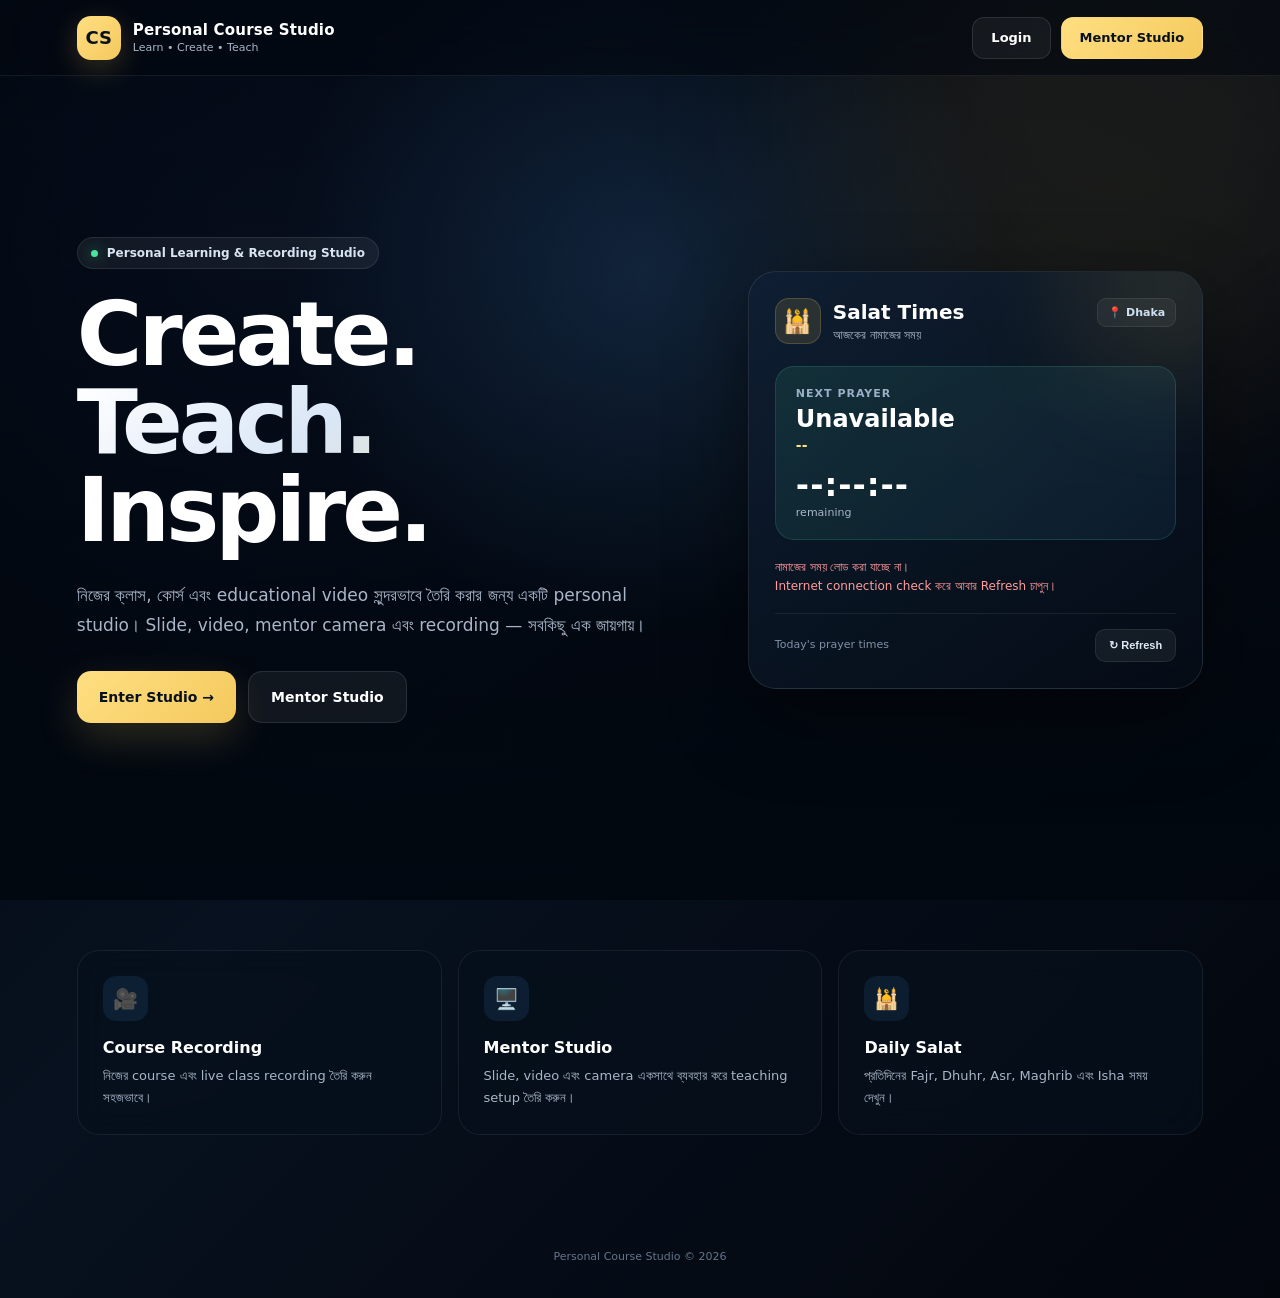
==== commit d2b17eab: "Update print statement from 'Hello' to 'Goodbye'" ====
--- a/index.html
+++ b/index.html
@@ -1,61 +1,46 @@
 <!DOCTYPE html>
 <html lang="en">
 <head>
-  <meta charset="UTF-8">
-
-  <meta
-    name="viewport"
-    content="width=device-width, initial-scale=1.0"
-  >
+  <meta charset="UTF-8" />
+  <meta name="viewport" content="width=device-width, initial-scale=1.0" />
 
   <title>Personal Course Studio</title>
 
   <meta
     name="description"
-    content="Personal Course Studio — Learn, Create, Teach."
-  >
-
-  <link
-    rel="preconnect"
-    href="https://fonts.googleapis.com"
-  >
-
-  <link
-    rel="preconnect"
-    href="https://fonts.gstatic.com"
-    crossorigin
-  >
-
-  <link
-    href="https://fonts.googleapis.com/css2?family=Inter:wght@400;500;600;700;800&family=Playfair+Display:wght@500;600;700&display=swap"
-    rel="stylesheet"
-  >
+    content="Personal Course Studio — Create beautiful course and class videos."
+  />
+
+  <meta name="theme-color" content="#07111f" />
+
+  <link rel="manifest" href="./manifest.json" />
 
   <style>
-
     /* =========================================================
        PERSONAL COURSE STUDIO
-       CINEMATIC HOME PAGE
+       CINEMATIC HOME + SALAT TIME
        ========================================================= */
 
     :root {
-      --white: #ffffff;
-      --soft-white: rgba(255,255,255,.82);
-      --muted: rgba(255,255,255,.62);
-
-      --glass: rgba(10,14,24,.35);
-      --glass-strong: rgba(8,12,20,.58);
-
-      --border: rgba(255,255,255,.16);
-
-      --gold: #e8c875;
-      --gold-light: #ffe7a3;
+      --bg: #050812;
+      --bg2: #07111f;
+      --card: rgba(10, 20, 35, 0.72);
+      --card2: rgba(15, 29, 48, 0.78);
+      --border: rgba(255, 255, 255, 0.10);
+
+      --text: #ffffff;
+      --muted: #a9b6c8;
+
+      --gold: #f4c95d;
+      --gold2: #ffdf82;
+
+      --green: #49e39b;
+      --blue: #55aaff;
 
       --shadow:
-        0 25px 80px rgba(0,0,0,.45);
-
-      --transition:
-        cubic-bezier(.22,.61,.36,1);
+        0 30px 80px rgba(0, 0, 0, 0.45);
+
+      --radius: 24px;
     }
 
     * {
@@ -69,367 +54,153 @@
     }
 
     body {
-      width: 100%;
       min-height: 100vh;
+      font-family:
+        Inter,
+        system-ui,
+        -apple-system,
+        BlinkMacSystemFont,
+        "Segoe UI",
+        sans-serif;
+
+      color: var(--text);
+      background:
+        radial-gradient(
+          circle at 20% 20%,
+          rgba(70, 120, 255, 0.15),
+          transparent 35%
+        ),
+        radial-gradient(
+          circle at 80% 30%,
+          rgba(244, 201, 93, 0.10),
+          transparent 30%
+        ),
+        linear-gradient(
+          135deg,
+          #03060d,
+          #07111f 45%,
+          #03060d
+        );
+
+      overflow-x: hidden;
+    }
+
+    /* =========================================================
+       BACKGROUND
+       ========================================================= */
+
+    .background {
+      position: fixed;
+      inset: 0;
+      z-index: -10;
       overflow: hidden;
-
-      font-family:
-        "Inter",
-        Arial,
-        sans-serif;
-
-      background: #070a10;
-      color: var(--white);
-    }
-
-    button,
-    a {
-      font: inherit;
-    }
-
-    button {
-      border: 0;
-    }
-
-    a {
-      text-decoration: none;
-      color: inherit;
-    }
-
-
-    /* =========================================================
-       CINEMATIC STAGE
-       ========================================================= */
-
-    .cinematic-page {
-      position: relative;
-
-      width: 100%;
-      height: 100vh;
-      min-height: 620px;
-
-      overflow: hidden;
-
-      background:
-        #080b12;
-    }
-
-
-    /* =========================================================
-       BACKGROUND SCENES
-       ========================================================= */
-
-    .scene-layer {
+      background:
+        linear-gradient(
+          rgba(2, 7, 15, 0.62),
+          rgba(2, 7, 15, 0.90)
+        ),
+        url("https://images.unsplash.com/photo-1500530855697-b586d89ba3ee?auto=format&fit=crop&w=2200&q=85")
+        center / cover;
+    }
+
+    .background::before {
+      content: "";
       position: absolute;
       inset: 0;
 
-      background-position: center;
-      background-size: cover;
-      background-repeat: no-repeat;
-
-      opacity: 0;
-
-      transform:
-        scale(1.08);
-
-      transition:
-        opacity 1.8s var(--transition),
-        transform 9s ease;
-
-      z-index: 1;
-    }
-
-    .scene-layer.active {
-      opacity: 1;
-
-      transform:
-        scale(1);
-    }
-
-
-    /* =========================================================
-       SCENE IMAGES
-       ========================================================= */
-
-    .scene-sky {
-      background-image:
-        url("https://images.unsplash.com/photo-1499346030926-9a72daac6c63?auto=format&fit=crop&w=2200&q=90");
-    }
-
-    .scene-turkey {
-      background-image:
-        url("https://images.unsplash.com/photo-1524231757912-21f4fe3a7200?auto=format&fit=crop&w=2200&q=90");
-    }
-
-    .scene-saudi {
-      background-image:
-        url("https://images.unsplash.com/photo-1518684079-3c830dcef090?auto=format&fit=crop&w=2200&q=90");
-    }
-
-    .scene-makkah {
-      background-image:
-        url("https://images.unsplash.com/photo-1548013146-72479768bada?auto=format&fit=crop&w=2200&q=90");
-    }
-
-    .scene-kaaba {
-      background-image:
-        url("https://images.unsplash.com/photo-1565552645632-d725f8bfc19a?auto=format&fit=crop&w=2200&q=90");
-    }
-
-
-    /* =========================================================
-       DARK CINEMATIC OVERLAY
-       ========================================================= */
-
-    .cinematic-overlay {
+      background:
+        radial-gradient(
+          circle at 50% 30%,
+          rgba(85, 170, 255, 0.16),
+          transparent 40%
+        );
+    }
+
+    .background::after {
+      content: "";
       position: absolute;
-      inset: 0;
-
-      z-index: 2;
-
-      pointer-events: none;
-
-      background:
-        linear-gradient(
-          90deg,
-          rgba(2,5,12,.84) 0%,
-          rgba(2,5,12,.62) 34%,
-          rgba(2,5,12,.25) 68%,
-          rgba(2,5,12,.58) 100%
-        ),
-
-        linear-gradient(
-          180deg,
-          rgba(0,0,0,.48) 0%,
-          transparent 28%,
-          transparent 65%,
-          rgba(0,0,0,.76) 100%
-        );
-    }
-
-
-    /* =========================================================
-       CINEMATIC LIGHT
-       ========================================================= */
-
-    .light-glow {
-      position: absolute;
-
-      width: 650px;
-      height: 650px;
-
-      left: -250px;
-      top: -250px;
-
-      z-index: 3;
-
+      width: 600px;
+      height: 600px;
       border-radius: 50%;
 
-      background:
-        radial-gradient(
-          circle,
-          rgba(255,224,145,.14),
-          transparent 68%
-        );
-
-      pointer-events: none;
-
-      animation:
-        glowMove 12s ease-in-out infinite alternate;
-    }
-
-    @keyframes glowMove {
-
-      0% {
-        transform:
-          translate3d(0,0,0);
-      }
-
-      100% {
-        transform:
-          translate3d(220px,130px,0);
-      }
-    }
-
-
-    /* =========================================================
-       PARTICLE / DUST EFFECT
-       ========================================================= */
-
-    .particles {
-      position: absolute;
-      inset: 0;
-
-      z-index: 4;
-
-      pointer-events: none;
-
-      overflow: hidden;
-    }
-
-    .particle {
-      position: absolute;
-
-      width: 3px;
-      height: 3px;
-
-      border-radius: 50%;
-
-      background:
-        rgba(255,255,255,.7);
-
-      box-shadow:
-        0 0 12px
-        rgba(255,255,255,.5);
-
-      animation:
-        floatParticle
-        linear infinite;
-    }
-
-    .particle:nth-child(1) {
-      left: 12%;
-      animation-duration: 13s;
-      animation-delay: -3s;
-    }
-
-    .particle:nth-child(2) {
-      left: 25%;
-      animation-duration: 17s;
-      animation-delay: -9s;
-    }
-
-    .particle:nth-child(3) {
-      left: 42%;
-      animation-duration: 12s;
-      animation-delay: -5s;
-    }
-
-    .particle:nth-child(4) {
-      left: 58%;
-      animation-duration: 19s;
-      animation-delay: -13s;
-    }
-
-    .particle:nth-child(5) {
-      left: 73%;
-      animation-duration: 15s;
-      animation-delay: -7s;
-    }
-
-    .particle:nth-child(6) {
-      left: 88%;
-      animation-duration: 18s;
-      animation-delay: -11s;
-    }
-
-    @keyframes floatParticle {
-
-      0% {
-        top: 110%;
-        opacity: 0;
-        transform: translateX(0);
-      }
-
-      15% {
-        opacity: .65;
-      }
-
-      80% {
-        opacity: .45;
-      }
-
-      100% {
-        top: -10%;
-        opacity: 0;
-        transform: translateX(80px);
-      }
-    }
-
+      background: rgba(244, 201, 93, 0.08);
+
+      filter: blur(100px);
+
+      top: -200px;
+      right: -150px;
+    }
 
     /* =========================================================
        NAVBAR
        ========================================================= */
 
-    .topbar {
-      position: absolute;
-
+    .navbar {
+      position: fixed;
       top: 0;
       left: 0;
       right: 0;
 
-      z-index: 20;
-
-      height: 90px;
+      z-index: 100;
+
+      height: 76px;
 
       display: flex;
       align-items: center;
       justify-content: space-between;
 
-      padding:
-        0 5vw;
+      padding: 0 6%;
+
+      background: rgba(3, 8, 16, 0.58);
+      backdrop-filter: blur(20px);
+
+      border-bottom: 1px solid rgba(255, 255, 255, 0.07);
     }
 
     .brand {
       display: flex;
       align-items: center;
-      gap: 13px;
+      gap: 12px;
     }
 
     .brand-logo {
-      width: 48px;
-      height: 48px;
-
-      display: grid;
-      place-items: center;
-
-      border-radius: 15px;
-
+      width: 44px;
+      height: 44px;
+
+      display: flex;
+      align-items: center;
+      justify-content: center;
+
+      border-radius: 14px;
+
+      color: #07111f;
       background:
         linear-gradient(
-          145deg,
-          rgba(255,255,255,.20),
-          rgba(255,255,255,.05)
+          135deg,
+          var(--gold2),
+          var(--gold)
         );
 
-      border:
-        1px solid
-        rgba(255,255,255,.20);
+      font-size: 18px;
+      font-weight: 900;
 
       box-shadow:
-        0 10px 35px rgba(0,0,0,.25);
-
-      font-size: 17px;
-      font-weight: 800;
-
-      color: var(--gold-light);
-
-      backdrop-filter:
-        blur(14px);
-    }
-
-    .brand-text {
-      display: flex;
-      flex-direction: column;
-      gap: 2px;
-    }
-
-    .brand-name {
+        0 8px 30px rgba(244, 201, 93, 0.22);
+    }
+
+    .brand-text strong {
+      display: block;
       font-size: 15px;
-      font-weight: 800;
-      letter-spacing: .3px;
-    }
-
-    .brand-subtitle {
+      letter-spacing: 0.2px;
+    }
+
+    .brand-text span {
+      display: block;
+      margin-top: 2px;
+
       font-size: 11px;
-      color: rgba(255,255,255,.58);
-      letter-spacing: .5px;
-    }
-
-
-    /* =========================================================
-       NAV RIGHT
-       ========================================================= */
+      color: var(--muted);
+    }
 
     .nav-actions {
       display: flex;
@@ -437,1708 +208,1651 @@
       gap: 10px;
     }
 
-    .nav-link {
-      padding:
-        11px 17px;
-
-      border:
-        1px solid
-        rgba(255,255,255,.13);
-
-      background:
-        rgba(0,0,0,.18);
-
-      border-radius: 999px;
-
-      color:
-        rgba(255,255,255,.78);
-
-      font-size: 12px;
-      font-weight: 600;
-
-      backdrop-filter:
-        blur(14px);
-
-      transition:
-        .3s ease;
-    }
-
-    .nav-link:hover {
-      background:
-        rgba(255,255,255,.12);
-
-      color: white;
-
-      transform:
-        translateY(-2px);
-    }
-
-    .login-nav {
-      background:
-        rgba(255,255,255,.13);
-
-      color:
-        white;
-    }
-
+    .nav-btn {
+      text-decoration: none;
+
+      display: inline-flex;
+      align-items: center;
+      justify-content: center;
+
+      min-height: 42px;
+      padding: 0 18px;
+
+      border-radius: 12px;
+
+      color: #fff;
+
+      border: 1px solid rgba(255,255,255,0.10);
+
+      background: rgba(255,255,255,0.05);
+
+      font-size: 13px;
+      font-weight: 700;
+
+      transition: 0.25s ease;
+    }
+
+    .nav-btn:hover {
+      transform: translateY(-2px);
+      background: rgba(255,255,255,0.10);
+    }
+
+    .nav-btn.primary {
+      color: #08111c;
+      border-color: transparent;
+
+      background:
+        linear-gradient(
+          135deg,
+          var(--gold2),
+          var(--gold)
+        );
+    }
 
     /* =========================================================
-       MAIN CONTENT
+       HERO
        ========================================================= */
 
-    .content {
-      position: relative;
-
-      z-index: 10;
-
-      width: 100%;
-      height: 100%;
+    .hero {
+      min-height: 100vh;
 
       display: flex;
       align-items: center;
+      justify-content: center;
 
       padding:
-        110px 8vw 90px;
-    }
-
-    .hero {
-      max-width: 760px;
-
-      animation:
-        heroEnter 1.2s
-        var(--transition);
-    }
-
-    @keyframes heroEnter {
-
-      from {
-        opacity: 0;
-        transform:
-          translateY(30px);
-      }
-
-      to {
-        opacity: 1;
-        transform:
-          translateY(0);
-      }
-    }
-
-
-    /* =========================================================
-       LOCATION BADGE
-       ========================================================= */
-
-    .location-badge {
+        130px 6%
+        70px;
+    }
+
+    .hero-inner {
+      width: 100%;
+      max-width: 1200px;
+
+      display: grid;
+      grid-template-columns:
+        minmax(0, 1.15fr)
+        minmax(320px, 0.85fr);
+
+      gap: 55px;
+
+      align-items: center;
+    }
+
+    .hero-copy {
+      max-width: 720px;
+    }
+
+    .eyebrow {
       display: inline-flex;
       align-items: center;
       gap: 9px;
 
-      padding:
-        9px 14px;
-
-      margin-bottom: 24px;
-
-      border:
-        1px solid
-        rgba(255,255,255,.16);
+      padding: 8px 13px;
 
       border-radius: 999px;
 
-      background:
-        rgba(0,0,0,.24);
-
-      backdrop-filter:
-        blur(15px);
-
-      color:
-        rgba(255,255,255,.82);
-
-      font-size: 11px;
-      font-weight: 600;
-
-      letter-spacing:
-        1.4px;
-
-      text-transform:
-        uppercase;
-    }
-
-    .location-dot {
+      background: rgba(255,255,255,0.06);
+      border: 1px solid rgba(255,255,255,0.09);
+
+      color: #d9e4f2;
+
+      font-size: 12px;
+      font-weight: 700;
+
+      margin-bottom: 22px;
+    }
+
+    .eyebrow-dot {
       width: 7px;
       height: 7px;
 
       border-radius: 50%;
 
-      background:
-        var(--gold);
+      background: var(--green);
 
       box-shadow:
-        0 0 15px
-        rgba(232,200,117,.8);
-    }
-
-
-    /* =========================================================
-       TITLE
-       ========================================================= */
-
-    .hero-title {
-      font-family:
-        "Playfair Display",
-        Georgia,
-        serif;
-
+        0 0 15px rgba(73,227,155,0.7);
+    }
+
+    h1 {
       font-size:
-        clamp(52px, 7vw, 100px);
-
-      line-height:
-        .96;
-
-      letter-spacing:
-        -3px;
-
-      font-weight:
-        600;
-
-      text-shadow:
-        0 15px 45px
-        rgba(0,0,0,.45);
-
-      margin-bottom:
-        25px;
-    }
-
-    .hero-title span {
+        clamp(
+          48px,
+          7vw,
+          92px
+        );
+
+      line-height: 0.98;
+
+      letter-spacing: -4px;
+
+      margin-bottom: 25px;
+    }
+
+    h1 span {
       display: block;
 
-      color:
-        var(--gold-light);
-
-      font-style:
-        italic;
-    }
-
-
-    /* =========================================================
-       DESCRIPTION
-       ========================================================= */
+      background:
+        linear-gradient(
+          135deg,
+          #ffffff,
+          #d9e6f6 42%,
+          var(--gold2)
+        );
+
+      -webkit-background-clip: text;
+      background-clip: text;
+
+      color: transparent;
+    }
 
     .hero-description {
-      max-width: 590px;
-
-      color:
-        rgba(255,255,255,.72);
-
-      font-size:
-        clamp(14px, 1.4vw, 17px);
-
-      line-height:
-        1.8;
-
-      margin-bottom:
-        34px;
-    }
-
-
-    /* =========================================================
-       BUTTONS
-       ========================================================= */
+      max-width: 650px;
+
+      color: var(--muted);
+
+      font-size: 17px;
+      line-height: 1.8;
+
+      margin-bottom: 30px;
+    }
 
     .hero-actions {
       display: flex;
-      align-items: center;
       flex-wrap: wrap;
-
-      gap: 13px;
-    }
-
-    .primary-btn,
-    .secondary-btn {
-
-      min-height: 54px;
+      gap: 12px;
+    }
+
+    .hero-btn {
+      min-height: 52px;
+
+      padding: 0 22px;
 
       display: inline-flex;
       align-items: center;
       justify-content: center;
 
-      padding:
-        0 23px;
-
-      border-radius:
-        15px;
-
-      cursor:
-        pointer;
-
-      transition:
-        .3s var(--transition);
-
-      font-size:
-        13px;
-
-      font-weight:
-        700;
-    }
-
-    .primary-btn {
+      text-decoration: none;
+
+      border-radius: 14px;
+
+      font-size: 14px;
+      font-weight: 800;
+
+      transition: 0.25s ease;
+    }
+
+    .hero-btn.primary {
+      color: #07111f;
 
       background:
         linear-gradient(
           135deg,
-          #fff,
-          #e9e4d5
+          var(--gold2),
+          var(--gold)
         );
 
-      color:
-        #11141a;
-
       box-shadow:
-        0 15px 40px
-        rgba(0,0,0,.30);
-    }
-
-    .primary-btn:hover {
-      transform:
-        translateY(-4px);
-
-      box-shadow:
-        0 20px 50px
-        rgba(0,0,0,.42);
-    }
-
-    .secondary-btn {
+        0 15px 40px rgba(244,201,93,0.18);
+    }
+
+    .hero-btn.secondary {
+      color: #fff;
+
+      background:
+        rgba(255,255,255,0.06);
 
       border:
-        1px solid
-        rgba(255,255,255,.18);
-
-      background:
-        rgba(255,255,255,.08);
-
-      color:
-        white;
-
-      backdrop-filter:
-        blur(14px);
-    }
-
-    .secondary-btn:hover {
-
-      background:
-        rgba(255,255,255,.14);
-
-      transform:
-        translateY(-4px);
-    }
-
+        1px solid rgba(255,255,255,0.10);
+    }
+
+    .hero-btn:hover {
+      transform: translateY(-3px);
+    }
 
     /* =========================================================
-       ENTRANCE PANEL
+       SALAT CARD
        ========================================================= */
 
-    .entrance-panel {
+    .salat-card {
+      position: relative;
+
+      padding: 26px;
+
+      border-radius: 28px;
+
+      background:
+        linear-gradient(
+          145deg,
+          rgba(15, 31, 51, 0.90),
+          rgba(5, 12, 22, 0.86)
+        );
+
+      border:
+        1px solid rgba(255,255,255,0.10);
+
+      box-shadow: var(--shadow);
+
+      overflow: hidden;
+
+      backdrop-filter: blur(20px);
+    }
+
+    .salat-card::before {
+      content: "";
 
       position: absolute;
 
-      right: 5vw;
-      bottom: 8vh;
-
-      z-index: 15;
-
-      width:
-        270px;
-
+      width: 220px;
+      height: 220px;
+
+      border-radius: 50%;
+
+      background:
+        rgba(244,201,93,0.10);
+
+      filter: blur(50px);
+
+      top: -100px;
+      right: -80px;
+    }
+
+    .salat-header {
+      position: relative;
+      z-index: 1;
+
+      display: flex;
+      justify-content: space-between;
+      align-items: flex-start;
+
+      margin-bottom: 22px;
+    }
+
+    .salat-title {
+      display: flex;
+      gap: 12px;
+      align-items: center;
+    }
+
+    .mosque-icon {
+      width: 46px;
+      height: 46px;
+
+      display: flex;
+      align-items: center;
+      justify-content: center;
+
+      border-radius: 14px;
+
+      background:
+        rgba(244,201,93,0.12);
+
+      border:
+        1px solid rgba(244,201,93,0.20);
+
+      font-size: 23px;
+    }
+
+    .salat-title h2 {
+      font-size: 20px;
+      margin-bottom: 4px;
+    }
+
+    .salat-title p {
+      color: var(--muted);
+      font-size: 12px;
+    }
+
+    .location {
+      padding: 7px 10px;
+
+      border-radius: 9px;
+
+      color: #cfe0f3;
+
+      background:
+        rgba(255,255,255,0.05);
+
+      border:
+        1px solid rgba(255,255,255,0.08);
+
+      font-size: 11px;
+      font-weight: 700;
+    }
+
+    /* =========================================================
+       NEXT PRAYER
+       ========================================================= */
+
+    .next-prayer {
+      position: relative;
+      z-index: 1;
+
+      padding: 20px;
+
+      margin-bottom: 18px;
+
+      border-radius: 19px;
+
+      background:
+        linear-gradient(
+          135deg,
+          rgba(73,227,155,0.10),
+          rgba(85,170,255,0.08)
+        );
+
+      border:
+        1px solid rgba(73,227,155,0.16);
+    }
+
+    .next-label {
+      color: #9bb0c7;
+
+      font-size: 11px;
+      font-weight: 700;
+
+      text-transform: uppercase;
+
+      letter-spacing: 1px;
+    }
+
+    .next-name {
+      margin-top: 5px;
+
+      font-size: 24px;
+      font-weight: 850;
+    }
+
+    .next-time {
+      margin-top: 4px;
+
+      color: var(--gold2);
+
+      font-size: 14px;
+      font-weight: 700;
+    }
+
+    .countdown {
+      margin-top: 13px;
+
+      font-size: 32px;
+      font-weight: 900;
+
+      letter-spacing: 1px;
+
+      font-variant-numeric: tabular-nums;
+    }
+
+    .countdown-label {
+      margin-top: 2px;
+
+      color: var(--muted);
+
+      font-size: 11px;
+    }
+
+    /* =========================================================
+       PRAYER LIST
+       ========================================================= */
+
+    .prayer-list {
+      position: relative;
+      z-index: 1;
+
+      display: grid;
+
+      gap: 8px;
+    }
+
+    .prayer-row {
+      display: grid;
+
+      grid-template-columns:
+        42px
+        1fr
+        auto;
+
+      align-items: center;
+
+      gap: 10px;
+
+      padding: 11px 12px;
+
+      border-radius: 14px;
+
+      background:
+        rgba(255,255,255,0.035);
+
+      border:
+        1px solid rgba(255,255,255,0.045);
+
+      transition: 0.2s ease;
+    }
+
+    .prayer-row:hover {
+      background:
+        rgba(255,255,255,0.07);
+    }
+
+    .prayer-row.active {
+      border-color:
+        rgba(244,201,93,0.30);
+
+      background:
+        rgba(244,201,93,0.075);
+    }
+
+    .prayer-icon {
+      width: 34px;
+      height: 34px;
+
+      display: flex;
+      align-items: center;
+      justify-content: center;
+
+      border-radius: 10px;
+
+      background:
+        rgba(255,255,255,0.06);
+
+      font-size: 15px;
+    }
+
+    .prayer-name {
+      font-size: 13px;
+      font-weight: 750;
+    }
+
+    .prayer-arabic {
+      color: #71849a;
+      font-size: 10px;
+      margin-top: 2px;
+    }
+
+    .prayer-time {
+      color: #dce7f4;
+
+      font-size: 13px;
+      font-weight: 800;
+
+      font-variant-numeric: tabular-nums;
+    }
+
+    .salat-footer {
+      position: relative;
+      z-index: 1;
+
+      display: flex;
+      align-items: center;
+      justify-content: space-between;
+
+      gap: 12px;
+
+      margin-top: 16px;
+
+      padding-top: 15px;
+
+      border-top:
+        1px solid rgba(255,255,255,0.07);
+    }
+
+    .date-info {
+      color: #8091a6;
+      font-size: 11px;
+      line-height: 1.6;
+    }
+
+    .refresh-btn {
+      border: 0;
+
+      cursor: pointer;
+
+      padding: 9px 13px;
+
+      border-radius: 10px;
+
+      color: #dfeaf7;
+
+      background:
+        rgba(255,255,255,0.06);
+
+      border:
+        1px solid rgba(255,255,255,0.08);
+
+      font-size: 11px;
+      font-weight: 700;
+
+      transition: 0.2s ease;
+    }
+
+    .refresh-btn:hover {
+      background:
+        rgba(255,255,255,0.11);
+    }
+
+    /* =========================================================
+       INFO SECTION
+       ========================================================= */
+
+    .info-section {
       padding:
-        20px;
+        50px 6%
+        90px;
+    }
+
+    .info-grid {
+      width: 100%;
+      max-width: 1200px;
+
+      margin: auto;
+
+      display: grid;
+
+      grid-template-columns:
+        repeat(3, 1fr);
+
+      gap: 16px;
+    }
+
+    .info-card {
+      padding: 25px;
+
+      border-radius: 22px;
+
+      background:
+        rgba(7,16,28,0.70);
 
       border:
-        1px solid
-        rgba(255,255,255,.13);
-
-      border-radius:
-        22px;
-
-      background:
-        rgba(5,8,15,.38);
-
-      backdrop-filter:
-        blur(20px);
-
-      box-shadow:
-        var(--shadow);
-    }
-
-    .entrance-title {
-
-      font-size:
-        11px;
-
-      font-weight:
-        700;
-
-      text-transform:
-        uppercase;
-
-      letter-spacing:
-        1.5px;
-
-      color:
-        rgba(255,255,255,.50);
-
-      margin-bottom:
-        13px;
-    }
-
-    .entrance-grid {
-
-      display:
-        grid;
-
-      grid-template-columns:
-        1fr 1fr;
-
-      gap:
-        9px;
-    }
-
-    .entrance-item {
-
-      min-height:
-        76px;
-
-      display:
-        flex;
-
-      flex-direction:
-        column;
-
-      justify-content:
-        center;
-
-      gap:
-        5px;
-
-      padding:
-        12px;
-
-      border:
-        1px solid
-        rgba(255,255,255,.10);
-
-      border-radius:
-        15px;
-
-      background:
-        rgba(255,255,255,.055);
-
-      transition:
-        .3s ease;
-    }
-
-    .entrance-item:hover {
-
-      transform:
-        translateY(-3px);
-
-      background:
-        rgba(255,255,255,.11);
-    }
-
-    .entrance-icon {
-
-      font-size:
-        18px;
-    }
-
-    .entrance-name {
-
-      font-size:
-        11px;
-
-      font-weight:
-        700;
-    }
-
-    .entrance-desc {
-
-      font-size:
-        9px;
-
-      color:
-        rgba(255,255,255,.45);
-    }
-
+        1px solid rgba(255,255,255,0.07);
+
+      backdrop-filter: blur(15px);
+    }
+
+    .info-icon {
+      width: 45px;
+      height: 45px;
+
+      display: flex;
+      align-items: center;
+      justify-content: center;
+
+      border-radius: 13px;
+
+      background:
+        rgba(85,170,255,0.10);
+
+      margin-bottom: 17px;
+
+      font-size: 20px;
+    }
+
+    .info-card h3 {
+      font-size: 16px;
+      margin-bottom: 8px;
+    }
+
+    .info-card p {
+      color: var(--muted);
+
+      font-size: 13px;
+      line-height: 1.7;
+    }
 
     /* =========================================================
-       SCENE CONTROLS
+       FOOTER
        ========================================================= */
 
-    .scene-controls {
-
-      position:
-        absolute;
-
-      left:
-        8vw;
-
-      bottom:
-        45px;
-
-      z-index:
-        20;
-
-      display:
-        flex;
-
-      align-items:
-        center;
-
-      gap:
-        12px;
-    }
-
-    .scene-dots {
-
-      display:
-        flex;
-
-      align-items:
-        center;
-
-      gap:
-        7px;
-    }
-
-    .scene-dot {
-
-      width:
-        7px;
-
-      height:
-        7px;
-
-      border-radius:
-        50%;
-
-      border:
-        0;
-
-      background:
-        rgba(255,255,255,.30);
-
-      cursor:
-        pointer;
-
-      transition:
-        .35s ease;
-    }
-
-    .scene-dot.active {
-
-      width:
-        26px;
-
-      border-radius:
-        999px;
-
-      background:
-        var(--gold-light);
-
-      box-shadow:
-        0 0 15px
-        rgba(255,231,163,.45);
-    }
-
-    .scene-counter {
-
-      color:
-        rgba(255,255,255,.55);
-
-      font-size:
-        10px;
-
-      letter-spacing:
-        1px;
-
-      margin-left:
-        5px;
-    }
-
+    footer {
+      padding: 25px 6% 35px;
+
+      text-align: center;
+
+      color: #64758a;
+
+      font-size: 11px;
+    }
 
     /* =========================================================
-       BOTTOM LINE
+       LOADING
        ========================================================= */
 
-    .bottom-line {
-
-      position:
-        absolute;
-
-      left:
-        0;
-
-      bottom:
-        0;
-
-      z-index:
-        16;
-
-      width:
-        100%;
-
-      height:
-        3px;
-
-      background:
-        rgba(255,255,255,.10);
-    }
-
-    .progress-line {
-
-      height:
-        100%;
-
-      width:
-        0%;
-
-      background:
-        var(--gold);
-
-      box-shadow:
-        0 0 14px
-        rgba(232,200,117,.65);
-
-      transition:
-        width .1s linear;
-    }
-
-
-    /* =========================================================
-       SOUND BUTTON
-       ========================================================= */
-
-    .sound-button {
-
-      position:
-        absolute;
-
-      right:
-        5vw;
-
-      bottom:
-        45px;
-
-      z-index:
-        20;
-
-      width:
-        40px;
-
-      height:
-        40px;
-
-      border:
-        1px solid
-        rgba(255,255,255,.15);
-
-      border-radius:
-        50%;
-
-      background:
-        rgba(0,0,0,.25);
-
-      color:
-        white;
-
-      cursor:
-        pointer;
-
-      backdrop-filter:
-        blur(12px);
-
-      transition:
-        .3s ease;
-    }
-
-    .sound-button:hover {
-
-      background:
-        rgba(255,255,255,.12);
-
-      transform:
-        scale(1.08);
-    }
-
+    .loading {
+      color: #91a5ba;
+      font-size: 12px;
+    }
+
+    .error {
+      color: #ff9c9c;
+      font-size: 12px;
+      line-height: 1.6;
+    }
 
     /* =========================================================
        RESPONSIVE
        ========================================================= */
 
-    @media (max-width: 900px) {
-
-      .topbar {
+    @media (max-width: 950px) {
+
+      .hero-inner {
+        grid-template-columns: 1fr;
+
+        max-width: 760px;
+      }
+
+      .hero-copy {
+        text-align: center;
+        margin: auto;
+      }
+
+      .hero-actions {
+        justify-content: center;
+      }
+
+      .eyebrow {
+        margin-left: auto;
+        margin-right: auto;
+      }
+
+      .salat-card {
+        max-width: 560px;
+        width: 100%;
+        margin: auto;
+      }
+
+      .info-grid {
+        grid-template-columns: 1fr;
+        max-width: 760px;
+      }
+    }
+
+    @media (max-width: 600px) {
+
+      .navbar {
+        height: 68px;
+        padding: 0 18px;
+      }
+
+      .brand-text {
+        display: none;
+      }
+
+      .nav-btn {
+        min-height: 38px;
+        padding: 0 12px;
+        font-size: 11px;
+      }
+
+      .hero {
         padding:
-          0 5vw;
-      }
-
-      .nav-link:not(.login-nav) {
-        display:
-          none;
-      }
-
-      .content {
+          105px 18px
+          50px;
+      }
+
+      h1 {
+        font-size: 48px;
+        letter-spacing: -2.5px;
+      }
+
+      .hero-description {
+        font-size: 14px;
+        line-height: 1.7;
+      }
+
+      .hero-btn {
+        width: 100%;
+      }
+
+      .salat-card {
+        padding: 18px;
+        border-radius: 22px;
+      }
+
+      .salat-header {
+        gap: 10px;
+      }
+
+      .location {
+        display: none;
+      }
+
+      .countdown {
+        font-size: 28px;
+      }
+
+      .prayer-row {
+        grid-template-columns:
+          38px
+          1fr
+          auto;
+      }
+
+      .info-section {
         padding:
-          110px 7vw 180px;
-      }
-
-      .hero {
-        max-width:
-          650px;
-      }
-
-      .entrance-panel {
-
-        right:
-          5vw;
-
-        bottom:
-          18px;
-
-        width:
-          245px;
-      }
-
-      .scene-controls {
-        left:
-          7vw;
-
-        bottom:
-          35px;
-      }
-
-      .sound-button {
-        bottom:
-          35px;
-      }
-    }
-
-
-    @media (max-width: 650px) {
-
-      .cinematic-page {
-        min-height:
-          700px;
-      }
-
-      .topbar {
-        height:
-          75px;
-      }
-
-      .brand-logo {
-        width:
-          42px;
-
-        height:
-          42px;
-
-        border-radius:
-          13px;
-      }
-
-      .brand-name {
-        font-size:
-          13px;
-      }
-
-      .brand-subtitle {
-        font-size:
-          9px;
-      }
-
-      .login-nav {
-        padding:
-          9px 13px;
-
-        font-size:
-          10px;
-      }
-
-      .content {
-
-        align-items:
-          flex-start;
-
-        padding:
-          145px 6vw 240px;
-      }
-
-      .hero-title {
-
-        font-size:
-          clamp(47px, 14vw, 72px);
-
-        letter-spacing:
-          -2px;
-      }
-
-      .hero-description {
-
-        font-size:
-          13px;
-
-        line-height:
-          1.7;
-
-        max-width:
-          450px;
-      }
-
-      .hero-actions {
-
-        width:
-          100%;
-      }
-
-      .primary-btn,
-      .secondary-btn {
-
-        min-height:
-          49px;
-
-        padding:
-          0 17px;
-
-        font-size:
-          11px;
-      }
-
-      .entrance-panel {
-
-        left:
-          6vw;
-
-        right:
-          6vw;
-
-        bottom:
-          62px;
-
-        width:
-          auto;
-
-        padding:
-          13px;
-      }
-
-      .entrance-grid {
-
-        grid-template-columns:
-          1fr 1fr;
-      }
-
-      .entrance-item {
-
-        min-height:
-          61px;
-      }
-
-      .scene-controls {
-
-        left:
-          6vw;
-
-        bottom:
-          22px;
-      }
-
-      .sound-button {
-
-        right:
-          6vw;
-
-        bottom:
-          17px;
-
-        width:
-          36px;
-
-        height:
-          36px;
-      }
-    }
-
-
-    @media (max-width: 420px) {
-
-      .brand-subtitle {
-        display:
-          none;
-      }
-
-      .location-badge {
-        font-size:
-          9px;
-      }
-
-      .hero-title {
-        font-size:
-          45px;
-      }
-
-      .hero-actions {
-        gap:
-          8px;
-      }
-
-      .primary-btn,
-      .secondary-btn {
-        flex:
-          1;
-      }
-    }
-
+          25px 18px
+          60px;
+      }
+    }
   </style>
 </head>
 
-
 <body>
 
-
   <!-- =======================================================
-       CINEMATIC HOME
+       BACKGROUND
        ======================================================= -->
 
-  <main class="cinematic-page">
+  <div class="background"></div>
+
+
+  <!-- =======================================================
+       NAVBAR
+       ======================================================= -->
+
+  <header class="navbar">
+
+    <div class="brand">
+
+      <div class="brand-logo">
+        CS
+      </div>
+
+      <div class="brand-text">
+        <strong>Personal Course Studio</strong>
+        <span>Learn • Create • Teach</span>
+      </div>
+
+    </div>
+
+    <nav class="nav-actions">
+
+      <a
+        href="./login/"
+        class="nav-btn"
+      >
+        Login
+      </a>
+
+      <a
+        href="./mentor/"
+        class="nav-btn primary"
+      >
+        Mentor Studio
+      </a>
+
+    </nav>
+
+  </header>
+
+
+  <!-- =======================================================
+       HERO
+       ======================================================= -->
+
+  <main>
+
+    <section class="hero">
+
+      <div class="hero-inner">
+
+
+        <!-- HERO TEXT -->
+
+        <div class="hero-copy">
+
+          <div class="eyebrow">
+            <span class="eyebrow-dot"></span>
+            Personal Learning & Recording Studio
+          </div>
+
+          <h1>
+            Create.
+            <span>Teach.</span>
+            Inspire.
+          </h1>
+
+          <p class="hero-description">
+            নিজের ক্লাস, কোর্স এবং educational video
+            সুন্দরভাবে তৈরি করার জন্য একটি personal studio।
+            Slide, video, mentor camera এবং recording —
+            সবকিছু এক জায়গায়।
+          </p>
+
+          <div class="hero-actions">
+
+            <a
+              href="./login/"
+              class="hero-btn primary"
+            >
+              Enter Studio →
+            </a>
+
+            <a
+              href="./mentor/"
+              class="hero-btn secondary"
+            >
+              Mentor Studio
+            </a>
+
+          </div>
+
+        </div>
+
+
+        <!-- =================================================
+             SALAT CARD
+             ================================================= -->
+
+        <div class="salat-card">
+
+          <div class="salat-header">
+
+            <div class="salat-title">
+
+              <div class="mosque-icon">
+                🕌
+              </div>
+
+              <div>
+                <h2>Salat Times</h2>
+
+                <p>
+                  আজকের নামাজের সময়
+                </p>
+              </div>
+
+            </div>
+
+            <div class="location">
+              📍 Dhaka
+            </div>
+
+          </div>
+
+
+          <!-- NEXT PRAYER -->
+
+          <div
+            class="next-prayer"
+            id="nextPrayerBox"
+          >
+
+            <div class="next-label">
+              Next Prayer
+            </div>
+
+            <div
+              class="next-name"
+              id="nextPrayerName"
+            >
+              Loading...
+            </div>
+
+            <div
+              class="next-time"
+              id="nextPrayerTime"
+            >
+              --
+            </div>
+
+            <div
+              class="countdown"
+              id="countdown"
+            >
+              --:--:--
+            </div>
+
+            <div class="countdown-label">
+              remaining
+            </div>
+
+          </div>
+
+
+          <!-- PRAYER LIST -->
+
+          <div
+            class="prayer-list"
+            id="prayerList"
+          >
+
+            <div class="loading">
+              নামাজের সময় লোড হচ্ছে...
+            </div>
+
+          </div>
+
+
+          <!-- FOOTER -->
+
+          <div class="salat-footer">
+
+            <div
+              class="date-info"
+              id="dateInfo"
+            >
+              Today's prayer times
+            </div>
+
+            <button
+              class="refresh-btn"
+              id="refreshBtn"
+              type="button"
+            >
+              ↻ Refresh
+            </button>
+
+          </div>
+
+        </div>
+
+      </div>
+
+    </section>
 
 
     <!-- =====================================================
-         BACKGROUND SCENES
+         INFO CARDS
          ===================================================== -->
 
-    <div
-      class="scene-layer scene-sky active"
-      data-scene="sky"
-    ></div>
-
-    <div
-      class="scene-layer scene-turkey"
-      data-scene="turkey"
-    ></div>
-
-    <div
-      class="scene-layer scene-saudi"
-      data-scene="saudi"
-    ></div>
-
-    <div
-      class="scene-layer scene-makkah"
-      data-scene="makkah"
-    ></div>
-
-    <div
-      class="scene-layer scene-kaaba"
-      data-scene="kaaba"
-    ></div>
-
-
-    <!-- =====================================================
-         CINEMATIC OVERLAY
-         ===================================================== -->
-
-    <div class="cinematic-overlay"></div>
-
-    <div class="light-glow"></div>
-
-
-    <!-- =====================================================
-         PARTICLES
-         ===================================================== -->
-
-    <div class="particles">
-
-      <span class="particle"></span>
-      <span class="particle"></span>
-      <span class="particle"></span>
-      <span class="particle"></span>
-      <span class="particle"></span>
-      <span class="particle"></span>
-
-    </div>
-
-
-    <!-- =====================================================
-         TOP NAV
-         ===================================================== -->
-
-    <header class="topbar">
-
-      <a
-        href="/"
-        class="brand"
-      >
-
-        <div class="brand-logo">
-          CS
+    <section class="info-section">
+
+      <div class="info-grid">
+
+        <div class="info-card">
+
+          <div class="info-icon">
+            🎥
+          </div>
+
+          <h3>
+            Course Recording
+          </h3>
+
+          <p>
+            নিজের course এবং live class recording
+            তৈরি করুন সহজভাবে।
+          </p>
+
         </div>
 
-        <div class="brand-text">
-
-          <div class="brand-name">
-            Personal Course Studio
+
+        <div class="info-card">
+
+          <div class="info-icon">
+            🖥️
           </div>
 
-          <div class="brand-subtitle">
-            Learn • Create • Teach
+          <h3>
+            Mentor Studio
+          </h3>
+
+          <p>
+            Slide, video এবং camera একসাথে ব্যবহার
+            করে teaching setup তৈরি করুন।
+          </p>
+
+        </div>
+
+
+        <div class="info-card">
+
+          <div class="info-icon">
+            🕌
           </div>
 
+          <h3>
+            Daily Salat
+          </h3>
+
+          <p>
+            প্রতিদিনের Fajr, Dhuhr, Asr,
+            Maghrib এবং Isha সময় দেখুন।
+          </p>
+
         </div>
 
-      </a>
-
-
-      <nav class="nav-actions">
-
-        <a
-          href="/mentor/"
-          class="nav-link"
-        >
-          Mentor
-        </a>
-
-        <a
-          href="/admin/"
-          class="nav-link"
-        >
-          Admin
-        </a>
-
-        <a
-          href="/login/"
-          class="nav-link login-nav"
-        >
-          Login
-        </a>
-
-      </nav>
-
-    </header>
-
-
-    <!-- =====================================================
-         MAIN HERO
-         ===================================================== -->
-
-    <section class="content">
-
-      <div class="hero">
-
-
-        <div class="location-badge">
-
-          <span class="location-dot"></span>
-
-          <span id="sceneLocation">
-            Endless Sky
-          </span>
-
+      </div>
+
+    </section>
+
+  </main>
+
+
+  <!-- =======================================================
+       FOOTER
+       ======================================================= -->
+
+  <footer>
+    Personal Course Studio © 2026
+  </footer>
+
+
+  <!-- =======================================================
+       SALAT JAVASCRIPT
+       ======================================================= -->
+
+  <script>
+
+    /* =======================================================
+       CONFIG
+       ======================================================= */
+
+    const CITY = "Dhaka";
+    const COUNTRY = "Bangladesh";
+
+    /*
+      Method 1 = University of Islamic Sciences, Karachi
+      The API supports multiple calculation methods.
+    */
+
+    const METHOD = 1;
+
+    const API_URL =
+      `https://api.aladhan.com/v1/timingsByCity` +
+      `?city=${encodeURIComponent(CITY)}` +
+      `&country=${encodeURIComponent(COUNTRY)}` +
+      `&method=${METHOD}`;
+
+
+    /* =======================================================
+       PRAYER DATA
+       ======================================================= */
+
+    const prayerDefinitions = [
+
+      {
+        key: "Fajr",
+        name: "Fajr",
+        arabic: "ফজর",
+        icon: "🌙"
+      },
+
+      {
+        key: "Dhuhr",
+        name: "Dhuhr",
+        arabic: "যোহর",
+        icon: "☀️"
+      },
+
+      {
+        key: "Asr",
+        name: "Asr",
+        arabic: "আসর",
+        icon: "🌤️"
+      },
+
+      {
+        key: "Maghrib",
+        name: "Maghrib",
+        arabic: "মাগরিব",
+        icon: "🌇"
+      },
+
+      {
+        key: "Isha",
+        name: "Isha",
+        arabic: "এশা",
+        icon: "🌙"
+      }
+
+    ];
+
+
+    let prayerTimes = {};
+
+    let countdownTimer = null;
+
+
+    /* =======================================================
+       ELEMENTS
+       ======================================================= */
+
+    const prayerList =
+      document.getElementById("prayerList");
+
+    const nextPrayerName =
+      document.getElementById("nextPrayerName");
+
+    const nextPrayerTime =
+      document.getElementById("nextPrayerTime");
+
+    const countdown =
+      document.getElementById("countdown");
+
+    const dateInfo =
+      document.getElementById("dateInfo");
+
+    const refreshBtn =
+      document.getElementById("refreshBtn");
+
+
+    /* =======================================================
+       FORMAT TIME
+       ======================================================= */
+
+    function convertTo12Hour(time) {
+
+      if (!time) {
+        return "--";
+      }
+
+      const cleanTime =
+        time.split(" ")[0];
+
+      const parts =
+        cleanTime.split(":");
+
+      let hour =
+        parseInt(parts[0], 10);
+
+      const minute =
+        parts[1];
+
+      const ampm =
+        hour >= 12 ? "PM" : "AM";
+
+      hour =
+        hour % 12 || 12;
+
+      return `${hour}:${minute} ${ampm}`;
+    }
+
+
+    /* =======================================================
+       CREATE TODAY DATE
+       ======================================================= */
+
+    function getTodayDate() {
+
+      const now =
+        new Date();
+
+      return (
+        now.getFullYear() +
+        "-" +
+        String(now.getMonth() + 1).padStart(2, "0") +
+        "-" +
+        String(now.getDate()).padStart(2, "0")
+      );
+
+    }
+
+
+    /* =======================================================
+       CREATE DATE OBJECT
+       ======================================================= */
+
+    function createPrayerDate(time) {
+
+      const [hours, minutes] =
+        time
+          .split(" ")[0]
+          .split(":")
+          .map(Number);
+
+      const now =
+        new Date();
+
+      const date =
+        new Date();
+
+      date.setHours(
+        hours,
+        minutes,
+        0,
+        0
+      );
+
+      return date;
+    }
+
+
+    /* =======================================================
+       LOAD PRAYER TIMES
+       ======================================================= */
+
+    async function loadPrayerTimes() {
+
+      prayerList.innerHTML = `
+        <div class="loading">
+          নামাজের সময় লোড হচ্ছে...
         </div>
-
-
-        <h1
-          class="hero-title"
-          id="heroTitle"
-        >
-
-          Learn.
-
-          <span>
-            Create.
-          </span>
-
-          Teach.
-
-        </h1>
-
-
-        <p
-          class="hero-description"
-          id="heroDescription"
-        >
-
-          A private cinematic workspace designed
-          for creating beautiful classes, course
-          recordings and learning experiences.
-
-        </p>
-
-
-        <div class="hero-actions">
-
-          <a
-            href="/login/"
-            class="primary-btn"
-          >
-            Enter Studio
-            <span style="margin-left:8px;">
-              →
-            </span>
-          </a>
-
-          <a
-            href="/mentor/"
-            class="secondary-btn"
-          >
-            Mentor Studio
-          </a>
-
-        </div>
-
-      </div>
-
-    </section>
-
-
-    <!-- =====================================================
-         MENTOR / ADMIN ENTRANCE
-         ===================================================== -->
-
-    <aside class="entrance-panel">
-
-      <div class="entrance-title">
-        Studio Entrance
-      </div>
-
-      <div class="entrance-grid">
-
-
-        <a
-          href="/mentor/"
-          class="entrance-item"
-        >
-
-          <div class="entrance-icon">
-            🎓
+      `;
+
+      try {
+
+        const response =
+          await fetch(API_URL, {
+            cache: "no-store"
+          });
+
+        if (!response.ok) {
+          throw new Error(
+            "Prayer API request failed"
+          );
+        }
+
+        const data =
+          await response.json();
+
+        if (
+          !data ||
+          data.code !== 200 ||
+          !data.data
+        ) {
+          throw new Error(
+            "Invalid prayer time data"
+          );
+        }
+
+        prayerTimes =
+          data.data.timings || {};
+
+        renderPrayerList(
+          data.data
+        );
+
+        updateNextPrayer();
+
+      } catch (error) {
+
+        console.error(
+          "Salat API Error:",
+          error
+        );
+
+        prayerList.innerHTML = `
+          <div class="error">
+            নামাজের সময় লোড করা যাচ্ছে না।<br>
+            Internet connection check করে আবার Refresh চাপুন।
           </div>
-
-          <div class="entrance-name">
-            Mentor
-          </div>
-
-          <div class="entrance-desc">
-            Course Studio
-          </div>
-
-        </a>
-
-
-        <a
-          href="/admin/"
-          class="entrance-item"
-        >
-
-          <div class="entrance-icon">
-            ⚙️
-          </div>
-
-          <div class="entrance-name">
-            Admin
-          </div>
-
-          <div class="entrance-desc">
-            Control Panel
-          </div>
-
-        </a>
-
-
-      </div>
-
-    </aside>
-
-
-    <!-- =====================================================
-         SCENE CONTROLS
-         ===================================================== -->
-
-    <div class="scene-controls">
-
-      <div class="scene-dots">
-
-        <button
-          class="scene-dot active"
-          data-index="0"
-          aria-label="Sky"
-        ></button>
-
-        <button
-          class="scene-dot"
-          data-index="1"
-          aria-label="Turkey"
-        ></button>
-
-        <button
-          class="scene-dot"
-          data-index="2"
-          aria-label="Saudi Arabia"
-        ></button>
-
-        <button
-          class="scene-dot"
-          data-index="3"
-          aria-label="Makkah"
-        ></button>
-
-        <button
-          class="scene-dot"
-          data-index="4"
-          aria-label="Kaaba"
-        ></button>
-
-      </div>
-
-      <div
-        class="scene-counter"
-        id="sceneCounter"
-      >
-        01 / 05
-      </div>
-
-    </div>
-
-
-    <!-- =====================================================
-         SOUND / AMBIENCE BUTTON
-         ===================================================== -->
-
-    <button
-      class="sound-button"
-      id="soundButton"
-      aria-label="Toggle ambience"
-      title="Ambient sound"
-    >
-      🔇
-    </button>
-
-
-    <!-- =====================================================
-         PROGRESS
-         ===================================================== -->
-
-    <div class="bottom-line">
-
-      <div
-        class="progress-line"
-        id="progressLine"
-      ></div>
-
-    </div>
-
-
-  </main>
-
-
-
-  <script>
-
-    /* =========================================================
-       PERSONAL COURSE STUDIO
-       CINEMATIC SCENE ENGINE
-       ========================================================= */
-
-
-    const scenes = [
-
-      {
-        location: "Endless Sky",
-
-        title: "Learn.",
-
-        highlight: "Create.",
-
-        description:
-          "A quiet beginning beneath an endless sky. Your private studio for creating beautiful learning experiences."
-      },
-
-      {
-        location: "Cappadocia, Türkiye",
-
-        title: "Dream.",
-
-        highlight: "Explore.",
-
-        description:
-          "Inspired by the timeless landscapes of Türkiye, where every horizon feels like the beginning of a new journey."
-      },
-
-      {
-        location: "Saudi Arabia",
-
-        title: "Focus.",
-
-        highlight: "Build.",
-
-        description:
-          "A calm cinematic atmosphere inspired by the landscapes and architecture of Saudi Arabia."
-      },
-
-      {
-        location: "Makkah",
-
-        title: "Learn.",
-
-        highlight: "Reflect.",
-
-        description:
-          "A peaceful visual journey inspired by Makkah and its timeless atmosphere."
-      },
-
-      {
-        location: "The Kaaba",
-
-        title: "Teach.",
-
-        highlight: "Inspire.",
-
-        description:
-          "Create meaningful classes and share knowledge from a workspace designed around your teaching journey."
-      }
-
-    ];
-
-
-    const sceneLayers =
-      document.querySelectorAll(
-        ".scene-layer"
-      );
-
-    const sceneDots =
-      document.querySelectorAll(
-        ".scene-dot"
-      );
-
-    const sceneLocation =
-      document.getElementById(
-        "sceneLocation"
-      );
-
-    const heroTitle =
-      document.getElementById(
-        "heroTitle"
-      );
-
-    const heroDescription =
-      document.getElementById(
-        "heroDescription"
-      );
-
-    const sceneCounter =
-      document.getElementById(
-        "sceneCounter"
-      );
-
-    const progressLine =
-      document.getElementById(
-        "progressLine"
-      );
-
-
-    let currentScene = 0;
-
-    let sceneTimer = null;
-
-    let progressTimer = null;
-
-    const SCENE_DURATION =
-      8000;
-
-
-    /* =========================================================
-       UPDATE SCENE
-       ========================================================= */
-
-    function updateScene(
-      index,
-      restartTimer = true
-    ) {
-
-      if (
-        index < 0 ||
-        index >= scenes.length
-      ) {
-        return;
-      }
-
-
-      currentScene = index;
-
-
-      const scene =
-        scenes[index];
-
-
-      /* Background */
-
-      sceneLayers.forEach(
-        (layer, layerIndex) => {
-
-          layer.classList.toggle(
-            "active",
-            layerIndex === index
-          );
+        `;
+
+        nextPrayerName.textContent =
+          "Unavailable";
+
+        nextPrayerTime.textContent =
+          "--";
+
+        countdown.textContent =
+          "--:--:--";
+      }
+
+    }
+
+
+    /* =======================================================
+       RENDER PRAYER LIST
+       ======================================================= */
+
+    function renderPrayerList(data) {
+
+      prayerList.innerHTML = "";
+
+      prayerDefinitions.forEach(
+        prayer => {
+
+          const time =
+            prayerTimes[prayer.key];
+
+          if (!time) {
+            return;
+          }
+
+          const row =
+            document.createElement("div");
+
+          row.className =
+            "prayer-row";
+
+          row.dataset.prayer =
+            prayer.key;
+
+          row.innerHTML = `
+
+            <div class="prayer-icon">
+              ${prayer.icon}
+            </div>
+
+            <div>
+
+              <div class="prayer-name">
+                ${prayer.name}
+              </div>
+
+              <div class="prayer-arabic">
+                ${prayer.arabic}
+              </div>
+
+            </div>
+
+            <div class="prayer-time">
+              ${convertTo12Hour(time)}
+            </div>
+
+          `;
+
+          prayerList.appendChild(row);
 
         }
       );
 
 
-      /* Dots */
-
-      sceneDots.forEach(
-        (dot, dotIndex) => {
-
-          dot.classList.toggle(
-            "active",
-            dotIndex === index
-          );
+      /* API DATE */
+
+      if (
+        data.date &&
+        data.date.readable
+      ) {
+
+        dateInfo.textContent =
+          `${data.date.readable} • ${CITY}`;
+
+      } else {
+
+        dateInfo.textContent =
+          `Today • ${CITY}`;
+
+      }
+
+    }
+
+
+    /* =======================================================
+       FIND NEXT PRAYER
+       ======================================================= */
+
+    function getNextPrayer() {
+
+      const now =
+        new Date();
+
+      const prayersToday = [];
+
+      prayerDefinitions.forEach(
+        prayer => {
+
+          const raw =
+            prayerTimes[prayer.key];
+
+          if (!raw) {
+            return;
+          }
+
+          const time =
+            raw.split(" ")[0];
+
+          const date =
+            createPrayerDate(time);
+
+          prayersToday.push({
+            ...prayer,
+            rawTime: time,
+            date
+          });
 
         }
       );
 
 
-      /* Text */
-
-      sceneLocation.textContent =
-        scene.location;
-
-
-      heroTitle.innerHTML =
-        scene.title +
-        "<span>" +
-        scene.highlight +
-        "</span>" +
-        "Teach.";
-
-
-      heroDescription.textContent =
-        scene.description;
-
-
-      /* Counter */
-
-      sceneCounter.textContent =
-        String(index + 1).padStart(2, "0") +
-        " / " +
-        String(scenes.length).padStart(2, "0");
-
-
-      /* Restart progress */
-
-      if (restartTimer) {
-
-        startSceneTimer();
-
-      }
-
-    }
-
-
-    /* =========================================================
-       SCENE TIMER
-       ========================================================= */
-
-    function startSceneTimer() {
-
-      clearTimeout(sceneTimer);
-
-      clearInterval(progressTimer);
-
-
-      progressLine.style.width =
-        "0%";
-
-
-      let startedAt =
-        Date.now();
-
-
-      progressTimer =
-        setInterval(() => {
-
-          const elapsed =
-            Date.now() -
-            startedAt;
-
-
-          let percentage =
-            (elapsed /
-              SCENE_DURATION) *
-            100;
-
-
-          if (percentage > 100) {
-            percentage = 100;
+      for (
+        const prayer of prayersToday
+      ) {
+
+        if (
+          prayer.date > now
+        ) {
+
+          return prayer;
+
+        }
+
+      }
+
+
+      /*
+        If all prayers have passed,
+        next prayer = tomorrow's Fajr
+      */
+
+      if (prayersToday.length > 0) {
+
+        const first =
+          prayersToday[0];
+
+        const tomorrow =
+          new Date(
+            first.date
+          );
+
+        tomorrow.setDate(
+          tomorrow.getDate() + 1
+        );
+
+        return {
+          ...first,
+          date: tomorrow,
+          tomorrow: true
+        };
+
+      }
+
+      return null;
+
+    }
+
+
+    /* =======================================================
+       UPDATE NEXT PRAYER
+       ======================================================= */
+
+    function updateNextPrayer() {
+
+      const next =
+        getNextPrayer();
+
+      if (!next) {
+
+        nextPrayerName.textContent =
+          "No prayer data";
+
+        nextPrayerTime.textContent =
+          "--";
+
+        countdown.textContent =
+          "--:--:--";
+
+        return;
+      }
+
+
+      nextPrayerName.textContent =
+        `${next.name}${next.tomorrow ? " • Tomorrow" : ""}`;
+
+      nextPrayerTime.textContent =
+        convertTo12Hour(
+          next.rawTime
+        );
+
+
+      /*
+        Highlight active/next prayer
+      */
+
+      document
+        .querySelectorAll(".prayer-row")
+        .forEach(row => {
+
+          row.classList.remove(
+            "active"
+          );
+
+          if (
+            row.dataset.prayer ===
+            next.key
+          ) {
+
+            row.classList.add(
+              "active"
+            );
+
           }
 
-
-          progressLine.style.width =
-            percentage + "%";
-
-        }, 50);
-
-
-      sceneTimer =
-        setTimeout(() => {
-
-          clearInterval(
-            progressTimer
-          );
-
-
-          const nextScene =
-            (currentScene + 1) %
-            scenes.length;
-
-
-          updateScene(
-            nextScene,
-            true
-          );
-
-        }, SCENE_DURATION);
-
-    }
-
-
-    /* =========================================================
-       DOT NAVIGATION
-       ========================================================= */
-
-    sceneDots.forEach(
-      (dot) => {
-
-        dot.addEventListener(
-          "click",
+        });
+
+
+      if (countdownTimer) {
+
+        clearInterval(
+          countdownTimer
+        );
+
+      }
+
+
+      updateCountdown(
+        next.date
+      );
+
+      countdownTimer =
+        setInterval(
           () => {
 
-            const index =
-              Number(
-                dot.dataset.index
-              );
-
-            updateScene(
-              index,
-              true
+            updateCountdown(
+              next.date
             );
 
-          }
+          },
+          1000
         );
 
-      }
-    );
-
-
-    /* =========================================================
-       KEYBOARD NAVIGATION
-       ========================================================= */
-
-    document.addEventListener(
-      "keydown",
-      (event) => {
-
-        if (
-          event.key === "ArrowRight"
-        ) {
-
-          const next =
-            (currentScene + 1) %
-            scenes.length;
-
-          updateScene(next);
-
-        }
-
-
-        if (
-          event.key === "ArrowLeft"
-        ) {
-
-          const previous =
-            (currentScene - 1 +
-              scenes.length) %
-            scenes.length;
-
-          updateScene(previous);
-
-        }
-
-      }
-    );
-
-
-    /* =========================================================
-       TOUCH SWIPE
-       ========================================================= */
-
-    let touchStartX = 0;
-
-    let touchEndX = 0;
-
-
-    document.addEventListener(
-      "touchstart",
-      (event) => {
-
-        touchStartX =
-          event.changedTouches[0].screenX;
-
-      },
-      {
-        passive: true
-      }
-    );
-
-
-    document.addEventListener(
-      "touchend",
-      (event) => {
-
-        touchEndX =
-          event.changedTouches[0].screenX;
-
-
-        const distance =
-          touchEndX -
-          touchStartX;
-
-
-        if (
-          Math.abs(distance) < 60
-        ) {
-          return;
-        }
-
-
-        if (distance < 0) {
-
-          const next =
-            (currentScene + 1) %
-            scenes.length;
-
-          updateScene(next);
-
-        } else {
-
-          const previous =
-            (currentScene - 1 +
-              scenes.length) %
-            scenes.length;
-
-          updateScene(previous);
-
-        }
-
-      },
-      {
-        passive: true
-      }
-    );
-
-
-    /* =========================================================
-       AMBIENT SOUND
-       ========================================================= */
-
-    const soundButton =
-      document.getElementById(
-        "soundButton"
-      );
-
-
-    let soundEnabled = false;
-
-
-    soundButton.addEventListener(
+    }
+
+
+    /* =======================================================
+       COUNTDOWN
+       ======================================================= */
+
+    function updateCountdown(targetDate) {
+
+      const now =
+        new Date();
+
+      let difference =
+        targetDate.getTime() -
+        now.getTime();
+
+
+      /*
+        Target passed.
+        Recalculate next prayer.
+      */
+
+      if (
+        difference <= 0
+      ) {
+
+        updateNextPrayer();
+        return;
+
+      }
+
+
+      const totalSeconds =
+        Math.floor(
+          difference / 1000
+        );
+
+      const hours =
+        Math.floor(
+          totalSeconds / 3600
+        );
+
+      const minutes =
+        Math.floor(
+          (totalSeconds % 3600) /
+          60
+        );
+
+      const seconds =
+        totalSeconds % 60;
+
+
+      countdown.textContent =
+        `${String(hours).padStart(2, "0")}:` +
+        `${String(minutes).padStart(2, "0")}:` +
+        `${String(seconds).padStart(2, "0")}`;
+
+    }
+
+
+    /* =======================================================
+       REFRESH BUTTON
+       ======================================================= */
+
+    refreshBtn.addEventListener(
       "click",
       () => {
 
-        soundEnabled =
-          !soundEnabled;
-
-
-        if (soundEnabled) {
-
-          soundButton.textContent =
-            "🔊";
-
-          soundButton.title =
-            "Ambient sound enabled";
-
-        } else {
-
-          soundButton.textContent =
-            "🔇";
-
-          soundButton.title =
-            "Ambient sound";
-
-        }
+        loadPrayerTimes();
 
       }
     );
 
 
-    /* =========================================================
-       PRELOAD BACKGROUND IMAGES
-       ========================================================= */
-
-    function preloadImages() {
-
-      sceneLayers.forEach(
-        (layer) => {
-
-          const background =
-            getComputedStyle(layer)
-              .backgroundImage;
-
-
-          const match =
-            background.match(
-              /url\(["']?(.*?)["']?\)/
+    /* =======================================================
+       AUTO REFRESH
+       Every 30 minutes
+       ======================================================= */
+
+    setInterval(
+      () => {
+
+        loadPrayerTimes();
+
+      },
+      30 * 60 * 1000
+    );
+
+
+    /* =======================================================
+       START
+       ======================================================= */
+
+    loadPrayerTimes();
+
+
+    /* =======================================================
+       SERVICE WORKER
+       ======================================================= */
+
+    if (
+      "serviceWorker" in navigator
+    ) {
+
+      window.addEventListener(
+        "load",
+        () => {
+
+          navigator.serviceWorker
+            .register("./sw.js")
+            .catch(
+              error => {
+
+                console.log(
+                  "Service Worker:",
+                  error
+                );
+
+              }
             );
-
-
-          if (!match) {
-            return;
-          }
-
-
-          const image =
-            new Image();
-
-          image.src =
-            match[1];
 
         }
       );
 
     }
 
-
-    /* =========================================================
-       INITIALIZE
-       ========================================================= */
-
-    updateScene(
-      0,
-      false
-    );
-
-    startSceneTimer();
-
-    preloadImages();
-
-
   </script>
 
 </body>
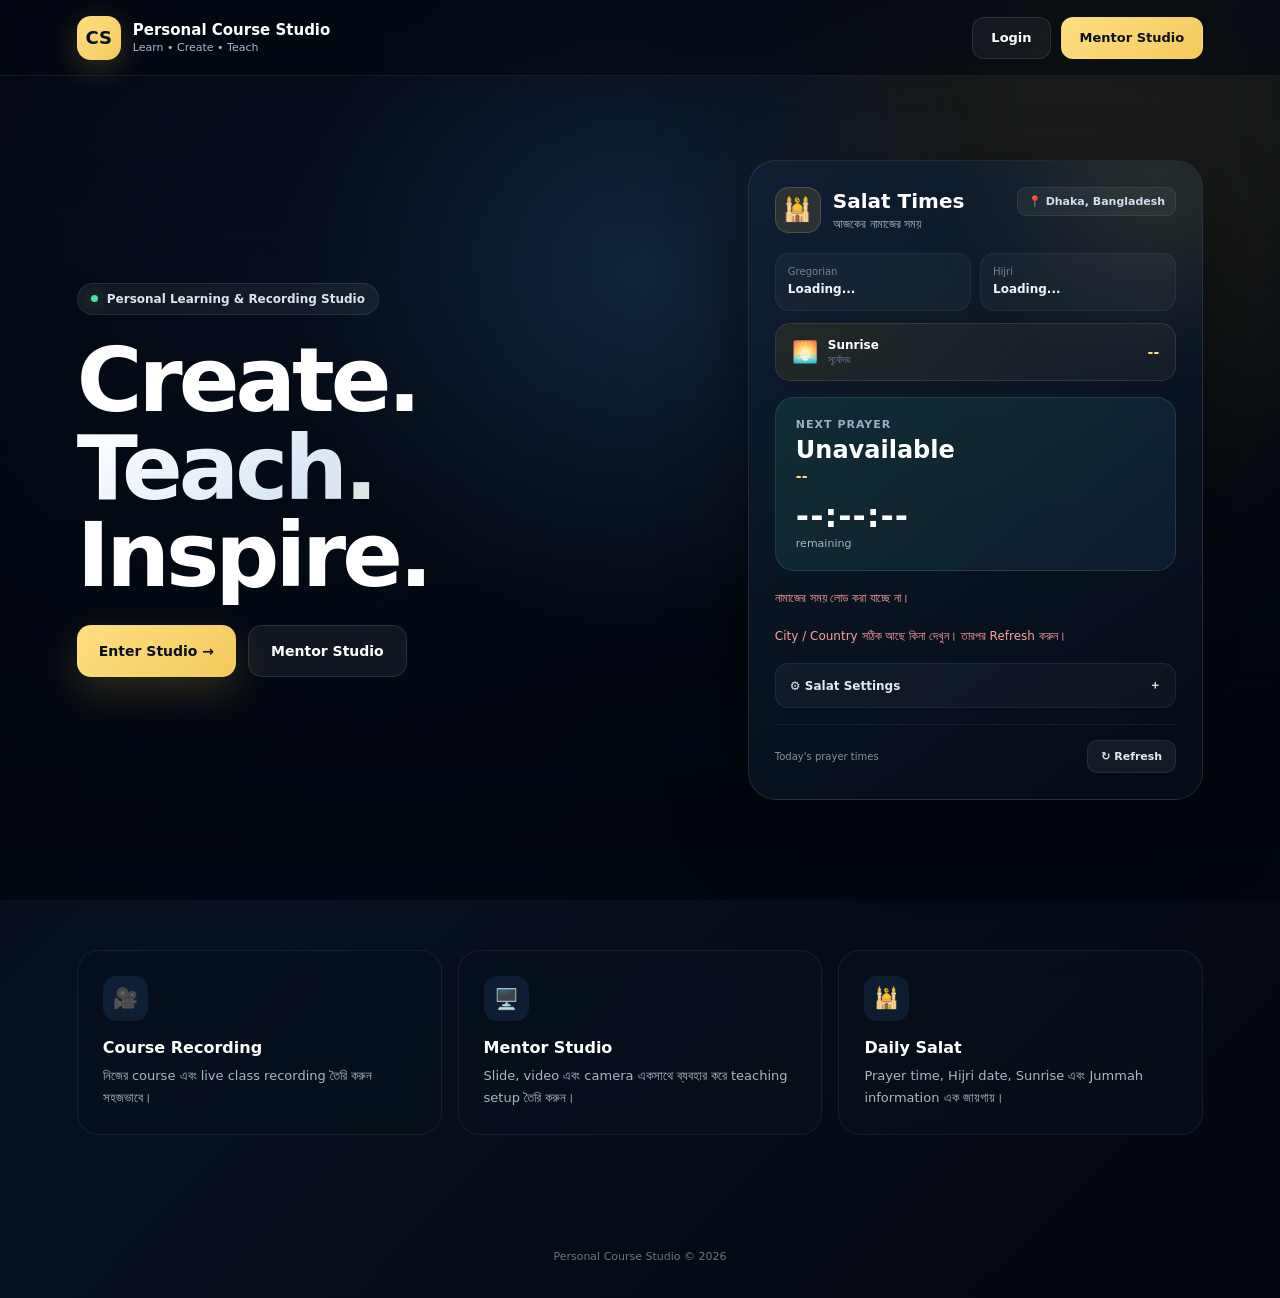
==== commit db75a6bb: "Update index.html" ====
--- a/index.html
+++ b/index.html
@@ -18,14 +18,14 @@
   <style>
     /* =========================================================
        PERSONAL COURSE STUDIO
-       CINEMATIC HOME + SALAT TIME
+       HOME + SALAT SYSTEM — STEP 2
        ========================================================= */
 
     :root {
       --bg: #050812;
       --bg2: #07111f;
-      --card: rgba(10, 20, 35, 0.72);
-      --card2: rgba(15, 29, 48, 0.78);
+      --card: rgba(10, 20, 35, 0.76);
+      --card2: rgba(15, 29, 48, 0.82);
       --border: rgba(255, 255, 255, 0.10);
 
       --text: #ffffff;
@@ -36,6 +36,7 @@
 
       --green: #49e39b;
       --blue: #55aaff;
+      --red: #ff7777;
 
       --shadow:
         0 30px 80px rgba(0, 0, 0, 0.45);
@@ -55,6 +56,7 @@
 
     body {
       min-height: 100vh;
+
       font-family:
         Inter,
         system-ui,
@@ -64,6 +66,7 @@
         sans-serif;
 
       color: var(--text);
+
       background:
         radial-gradient(
           circle at 20% 20%,
@@ -85,6 +88,12 @@
       overflow-x: hidden;
     }
 
+    button,
+    input,
+    select {
+      font: inherit;
+    }
+
     /* =========================================================
        BACKGROUND
        ========================================================= */
@@ -93,7 +102,9 @@
       position: fixed;
       inset: 0;
       z-index: -10;
+
       overflow: hidden;
+
       background:
         linear-gradient(
           rgba(2, 7, 15, 0.62),
@@ -105,6 +116,7 @@
 
     .background::before {
       content: "";
+
       position: absolute;
       inset: 0;
 
@@ -118,12 +130,16 @@
 
     .background::after {
       content: "";
+
       position: absolute;
+
       width: 600px;
       height: 600px;
+
       border-radius: 50%;
 
-      background: rgba(244, 201, 93, 0.08);
+      background:
+        rgba(244, 201, 93, 0.08);
 
       filter: blur(100px);
 
@@ -137,6 +153,7 @@
 
     .navbar {
       position: fixed;
+
       top: 0;
       left: 0;
       right: 0;
@@ -151,10 +168,13 @@
 
       padding: 0 6%;
 
-      background: rgba(3, 8, 16, 0.58);
+      background:
+        rgba(3, 8, 16, 0.58);
+
       backdrop-filter: blur(20px);
 
-      border-bottom: 1px solid rgba(255, 255, 255, 0.07);
+      border-bottom:
+        1px solid rgba(255, 255, 255, 0.07);
     }
 
     .brand {
@@ -174,6 +194,7 @@
       border-radius: 14px;
 
       color: #07111f;
+
       background:
         linear-gradient(
           135deg,
@@ -190,21 +211,24 @@
 
     .brand-text strong {
       display: block;
+
       font-size: 15px;
-      letter-spacing: 0.2px;
     }
 
     .brand-text span {
       display: block;
+
       margin-top: 2px;
 
       font-size: 11px;
+
       color: var(--muted);
     }
 
     .nav-actions {
       display: flex;
       align-items: center;
+
       gap: 10px;
     }
 
@@ -216,15 +240,18 @@
       justify-content: center;
 
       min-height: 42px;
+
       padding: 0 18px;
 
       border-radius: 12px;
 
       color: #fff;
 
-      border: 1px solid rgba(255,255,255,0.10);
-
-      background: rgba(255,255,255,0.05);
+      border:
+        1px solid rgba(255,255,255,0.10);
+
+      background:
+        rgba(255,255,255,0.05);
 
       font-size: 13px;
       font-weight: 700;
@@ -234,11 +261,14 @@
 
     .nav-btn:hover {
       transform: translateY(-2px);
-      background: rgba(255,255,255,0.10);
+
+      background:
+        rgba(255,255,255,0.10);
     }
 
     .nav-btn.primary {
       color: #08111c;
+
       border-color: transparent;
 
       background:
@@ -270,9 +300,10 @@
       max-width: 1200px;
 
       display: grid;
+
       grid-template-columns:
         minmax(0, 1.15fr)
-        minmax(320px, 0.85fr);
+        minmax(350px, 0.85fr);
 
       gap: 55px;
 
@@ -286,14 +317,18 @@
     .eyebrow {
       display: inline-flex;
       align-items: center;
+
       gap: 9px;
 
       padding: 8px 13px;
 
       border-radius: 999px;
 
-      background: rgba(255,255,255,0.06);
-      border: 1px solid rgba(255,255,255,0.09);
+      background:
+        rgba(255,255,255,0.06);
+
+      border:
+        1px solid rgba(255,255,255,0.09);
 
       color: #d9e4f2;
 
@@ -347,20 +382,14 @@
       color: transparent;
     }
 
-    .hero-description {
-      max-width: 650px;
-
-      color: var(--muted);
-
-      font-size: 17px;
-      line-height: 1.8;
-
-      margin-bottom: 30px;
-    }
+    /* =========================================================
+       HERO ACTIONS
+       ========================================================= */
 
     .hero-actions {
       display: flex;
       flex-wrap: wrap;
+
       gap: 12px;
     }
 
@@ -425,8 +454,8 @@
       background:
         linear-gradient(
           145deg,
-          rgba(15, 31, 51, 0.90),
-          rgba(5, 12, 22, 0.86)
+          rgba(15, 31, 51, 0.92),
+          rgba(5, 12, 22, 0.90)
         );
 
       border:
@@ -444,18 +473,18 @@
 
       position: absolute;
 
-      width: 220px;
-      height: 220px;
+      width: 260px;
+      height: 260px;
 
       border-radius: 50%;
 
       background:
         rgba(244,201,93,0.10);
 
-      filter: blur(50px);
-
-      top: -100px;
-      right: -80px;
+      filter: blur(60px);
+
+      top: -120px;
+      right: -90px;
     }
 
     .salat-header {
@@ -463,15 +492,20 @@
       z-index: 1;
 
       display: flex;
+
       justify-content: space-between;
       align-items: flex-start;
 
-      margin-bottom: 22px;
+      gap: 12px;
+
+      margin-bottom: 20px;
     }
 
     .salat-title {
       display: flex;
+
       gap: 12px;
+
       align-items: center;
     }
 
@@ -496,11 +530,13 @@
 
     .salat-title h2 {
       font-size: 20px;
+
       margin-bottom: 4px;
     }
 
     .salat-title p {
       color: var(--muted);
+
       font-size: 12px;
     }
 
@@ -519,6 +555,167 @@
 
       font-size: 11px;
       font-weight: 700;
+    }
+
+    /* =========================================================
+       DATE BAR
+       ========================================================= */
+
+    .date-bar {
+      position: relative;
+      z-index: 1;
+
+      display: grid;
+
+      grid-template-columns: 1fr 1fr;
+
+      gap: 9px;
+
+      margin-bottom: 12px;
+    }
+
+    .date-box {
+      padding: 12px;
+
+      border-radius: 14px;
+
+      background:
+        rgba(255,255,255,0.035);
+
+      border:
+        1px solid rgba(255,255,255,0.06);
+    }
+
+    .date-label {
+      color: #71849a;
+
+      font-size: 10px;
+
+      margin-bottom: 4px;
+    }
+
+    .date-value {
+      color: #edf5ff;
+
+      font-size: 12px;
+
+      font-weight: 800;
+
+      line-height: 1.4;
+    }
+
+    /* =========================================================
+       SUNRISE
+       ========================================================= */
+
+    .sunrise-box {
+      position: relative;
+      z-index: 1;
+
+      display: flex;
+
+      align-items: center;
+      justify-content: space-between;
+
+      gap: 15px;
+
+      padding: 14px 16px;
+
+      margin-bottom: 16px;
+
+      border-radius: 15px;
+
+      background:
+        linear-gradient(
+          135deg,
+          rgba(255, 193, 7, 0.09),
+          rgba(255, 255, 255, 0.035)
+        );
+
+      border:
+        1px solid rgba(255, 201, 75, 0.12);
+    }
+
+    .sunrise-left {
+      display: flex;
+      align-items: center;
+
+      gap: 10px;
+    }
+
+    .sunrise-icon {
+      font-size: 21px;
+    }
+
+    .sunrise-title {
+      font-size: 12px;
+      font-weight: 800;
+    }
+
+    .sunrise-subtitle {
+      color: #71849a;
+
+      font-size: 10px;
+
+      margin-top: 2px;
+    }
+
+    .sunrise-time {
+      color: var(--gold2);
+
+      font-size: 14px;
+      font-weight: 900;
+    }
+
+    /* =========================================================
+       JUMMAH
+       ========================================================= */
+
+    .jummah-box {
+      position: relative;
+      z-index: 1;
+
+      display: none;
+
+      padding: 15px;
+
+      margin-bottom: 16px;
+
+      border-radius: 16px;
+
+      background:
+        linear-gradient(
+          135deg,
+          rgba(73,227,155,0.12),
+          rgba(85,170,255,0.08)
+        );
+
+      border:
+        1px solid rgba(73,227,155,0.20);
+    }
+
+    .jummah-box.show {
+      display: block;
+    }
+
+    .jummah-title {
+      display: flex;
+      align-items: center;
+
+      gap: 9px;
+
+      font-size: 13px;
+      font-weight: 850;
+
+      margin-bottom: 5px;
+    }
+
+    .jummah-text {
+      color: #a8b9cb;
+
+      font-size: 11px;
+
+      line-height: 1.6;
     }
 
     /* =========================================================
@@ -666,7 +863,9 @@
 
     .prayer-arabic {
       color: #71849a;
+
       font-size: 10px;
+
       margin-top: 2px;
     }
 
@@ -678,12 +877,199 @@
 
       font-variant-numeric: tabular-nums;
     }
+
+    /* =========================================================
+       SETTINGS
+       ========================================================= */
+
+    .settings-toggle {
+      position: relative;
+      z-index: 1;
+
+      width: 100%;
+
+      display: flex;
+
+      align-items: center;
+      justify-content: space-between;
+
+      gap: 12px;
+
+      margin-top: 17px;
+
+      padding: 13px 14px;
+
+      border: 1px solid rgba(255,255,255,0.07);
+
+      border-radius: 13px;
+
+      color: #dfe9f5;
+
+      background:
+        rgba(255,255,255,0.035);
+
+      cursor: pointer;
+
+      font-size: 12px;
+      font-weight: 800;
+
+      text-align: left;
+
+      transition: 0.2s ease;
+    }
+
+    .settings-toggle:hover {
+      background:
+        rgba(255,255,255,0.07);
+    }
+
+    .settings-panel {
+      position: relative;
+      z-index: 1;
+
+      display: none;
+
+      margin-top: 10px;
+
+      padding: 16px;
+
+      border-radius: 17px;
+
+      background:
+        rgba(3,9,17,0.80);
+
+      border:
+        1px solid rgba(255,255,255,0.08);
+    }
+
+    .settings-panel.open {
+      display: block;
+    }
+
+    .setting-group {
+      margin-bottom: 13px;
+    }
+
+    .setting-group:last-child {
+      margin-bottom: 0;
+    }
+
+    .setting-group label {
+      display: block;
+
+      color: #9aaabd;
+
+      font-size: 10px;
+      font-weight: 700;
+
+      margin-bottom: 6px;
+    }
+
+    .setting-group input,
+    .setting-group select {
+      width: 100%;
+
+      height: 42px;
+
+      padding: 0 12px;
+
+      border-radius: 11px;
+
+      color: #fff;
+
+      background:
+        rgba(255,255,255,0.06);
+
+      border:
+        1px solid rgba(255,255,255,0.09);
+
+      outline: none;
+
+      font-size: 12px;
+    }
+
+    .setting-group input:focus,
+    .setting-group select:focus {
+      border-color:
+        rgba(244,201,93,0.45);
+    }
+
+    .setting-group select option {
+      color: #111;
+
+      background: #fff;
+    }
+
+    .setting-help {
+      color: #66788e;
+
+      font-size: 9px;
+
+      line-height: 1.5;
+
+      margin-top: 5px;
+    }
+
+    .settings-actions {
+      display: flex;
+
+      gap: 8px;
+
+      margin-top: 15px;
+    }
+
+    .settings-btn {
+      flex: 1;
+
+      height: 42px;
+
+      border: 0;
+
+      border-radius: 11px;
+
+      cursor: pointer;
+
+      font-size: 11px;
+      font-weight: 800;
+
+      transition: 0.2s ease;
+    }
+
+    .settings-btn.save {
+      color: #07111f;
+
+      background:
+        linear-gradient(
+          135deg,
+          var(--gold2),
+          var(--gold)
+        );
+    }
+
+    .settings-btn.reset {
+      color: #dce7f4;
+
+      background:
+        rgba(255,255,255,0.06);
+
+      border:
+        1px solid rgba(255,255,255,0.08);
+    }
+
+    .settings-btn:hover {
+      transform: translateY(-1px);
+    }
+
+    /* =========================================================
+       SALAT FOOTER
+       ========================================================= */
 
     .salat-footer {
       position: relative;
       z-index: 1;
 
       display: flex;
+
       align-items: center;
       justify-content: space-between;
 
@@ -699,7 +1085,9 @@
 
     .date-info {
       color: #8091a6;
-      font-size: 11px;
+
+      font-size: 10px;
+
       line-height: 1.6;
     }
 
@@ -789,6 +1177,7 @@
 
     .info-card h3 {
       font-size: 16px;
+
       margin-bottom: 8px;
     }
 
@@ -796,6 +1185,7 @@
       color: var(--muted);
 
       font-size: 13px;
+
       line-height: 1.7;
     }
 
@@ -804,7 +1194,9 @@
        ========================================================= */
 
     footer {
-      padding: 25px 6% 35px;
+      padding:
+        25px 6%
+        35px;
 
       text-align: center;
 
@@ -814,17 +1206,20 @@
     }
 
     /* =========================================================
-       LOADING
+       LOADING / ERROR
        ========================================================= */
 
     .loading {
       color: #91a5ba;
+
       font-size: 12px;
     }
 
     .error {
       color: #ff9c9c;
+
       font-size: 12px;
+
       line-height: 1.6;
     }
 
@@ -842,6 +1237,7 @@
 
       .hero-copy {
         text-align: center;
+
         margin: auto;
       }
 
@@ -856,20 +1252,25 @@
 
       .salat-card {
         max-width: 560px;
+
         width: 100%;
+
         margin: auto;
       }
 
       .info-grid {
         grid-template-columns: 1fr;
+
         max-width: 760px;
       }
+
     }
 
     @media (max-width: 600px) {
 
       .navbar {
         height: 68px;
+
         padding: 0 18px;
       }
 
@@ -879,7 +1280,9 @@
 
       .nav-btn {
         min-height: 38px;
+
         padding: 0 12px;
+
         font-size: 11px;
       }
 
@@ -891,12 +1294,8 @@
 
       h1 {
         font-size: 48px;
+
         letter-spacing: -2.5px;
-      }
-
-      .hero-description {
-        font-size: 14px;
-        line-height: 1.7;
       }
 
       .hero-btn {
@@ -905,6 +1304,7 @@
 
       .salat-card {
         padding: 18px;
+
         border-radius: 22px;
       }
 
@@ -914,6 +1314,10 @@
 
       .location {
         display: none;
+      }
+
+      .date-bar {
+        grid-template-columns: 1fr;
       }
 
       .countdown {
@@ -932,6 +1336,7 @@
           25px 18px
           60px;
       }
+
     }
   </style>
 </head>
@@ -958,11 +1363,19 @@
       </div>
 
       <div class="brand-text">
-        <strong>Personal Course Studio</strong>
-        <span>Learn • Create • Teach</span>
+
+        <strong>
+          Personal Course Studio
+        </strong>
+
+        <span>
+          Learn • Create • Teach
+        </span>
+
       </div>
 
     </div>
+
 
     <nav class="nav-actions">
 
@@ -996,27 +1409,33 @@
       <div class="hero-inner">
 
 
-        <!-- HERO TEXT -->
+        <!-- =================================================
+             HERO COPY
+             ================================================= -->
 
         <div class="hero-copy">
 
           <div class="eyebrow">
+
             <span class="eyebrow-dot"></span>
+
             Personal Learning & Recording Studio
+
           </div>
 
+
           <h1>
+
             Create.
-            <span>Teach.</span>
+
+            <span>
+              Teach.
+            </span>
+
             Inspire.
+
           </h1>
 
-          <p class="hero-description">
-            নিজের ক্লাস, কোর্স এবং educational video
-            সুন্দরভাবে তৈরি করার জন্য একটি personal studio।
-            Slide, video, mentor camera এবং recording —
-            সবকিছু এক জায়গায়।
-          </p>
 
           <div class="hero-actions">
 
@@ -1045,6 +1464,9 @@
 
         <div class="salat-card">
 
+
+          <!-- HEADER -->
+
           <div class="salat-header">
 
             <div class="salat-title">
@@ -1054,23 +1476,134 @@
               </div>
 
               <div>
-                <h2>Salat Times</h2>
+
+                <h2>
+                  Salat Times
+                </h2>
 
                 <p>
                   আজকের নামাজের সময়
                 </p>
+
               </div>
 
             </div>
 
-            <div class="location">
-              📍 Dhaka
+
+            <div
+              class="location"
+              id="locationBadge"
+            >
+              📍 Dhaka, Bangladesh
             </div>
 
           </div>
 
 
-          <!-- NEXT PRAYER -->
+          <!-- =================================================
+               GREGORIAN + HIJRI
+               ================================================= -->
+
+          <div class="date-bar">
+
+            <div class="date-box">
+
+              <div class="date-label">
+                Gregorian
+              </div>
+
+              <div
+                class="date-value"
+                id="gregorianDate"
+              >
+                Loading...
+              </div>
+
+            </div>
+
+
+            <div class="date-box">
+
+              <div class="date-label">
+                Hijri
+              </div>
+
+              <div
+                class="date-value"
+                id="hijriDate"
+              >
+                Loading...
+              </div>
+
+            </div>
+
+          </div>
+
+
+          <!-- =================================================
+               SUNRISE
+               ================================================= -->
+
+          <div class="sunrise-box">
+
+            <div class="sunrise-left">
+
+              <div class="sunrise-icon">
+                🌅
+              </div>
+
+              <div>
+
+                <div class="sunrise-title">
+                  Sunrise
+                </div>
+
+                <div class="sunrise-subtitle">
+                  সূর্যোদয়
+                </div>
+
+              </div>
+
+            </div>
+
+
+            <div
+              class="sunrise-time"
+              id="sunriseTime"
+            >
+              --
+            </div>
+
+          </div>
+
+
+          <!-- =================================================
+               JUMMAH
+               ================================================= -->
+
+          <div
+            class="jummah-box"
+            id="jummahBox"
+          >
+
+            <div class="jummah-title">
+              🕌 Jummah Mubarak
+            </div>
+
+            <div
+              class="jummah-text"
+              id="jummahText"
+            >
+              আজ শুক্রবার। যোহরের পরিবর্তে
+              স্থানীয় মসজিদের জুমার জামাতের সময় অনুসরণ করুন।
+            </div>
+
+          </div>
+
+
+          <!-- =================================================
+               NEXT PRAYER
+               ================================================= -->
 
           <div
             class="next-prayer"
@@ -1109,7 +1642,9 @@
           </div>
 
 
-          <!-- PRAYER LIST -->
+          <!-- =================================================
+               PRAYER LIST
+               ================================================= -->
 
           <div
             class="prayer-list"
@@ -1123,7 +1658,225 @@
           </div>
 
 
-          <!-- FOOTER -->
+          <!-- =================================================
+               SETTINGS TOGGLE
+               ================================================= -->
+
+          <button
+            class="settings-toggle"
+            id="settingsToggle"
+            type="button"
+          >
+
+            <span>
+              ⚙️ Salat Settings
+            </span>
+
+            <span id="settingsArrow">
+              ＋
+            </span>
+
+          </button>
+
+
+          <!-- =================================================
+               SETTINGS PANEL
+               ================================================= -->
+
+          <div
+            class="settings-panel"
+            id="settingsPanel"
+          >
+
+            <div class="setting-group">
+
+              <label for="cityInput">
+                City
+              </label>
+
+              <input
+                id="cityInput"
+                type="text"
+                placeholder="Dhaka"
+                autocomplete="off"
+              />
+
+              <div class="setting-help">
+                Example: Dhaka, Makkah, London, Istanbul
+              </div>
+
+            </div>
+
+
+            <div class="setting-group">
+
+              <label for="countryInput">
+                Country
+              </label>
+
+              <input
+                id="countryInput"
+                type="text"
+                placeholder="Bangladesh"
+                autocomplete="off"
+              />
+
+            </div>
+
+
+            <div class="setting-group">
+
+              <label for="methodSelect">
+                Calculation Method
+              </label>
+
+              <select id="methodSelect">
+
+                <option value="1">
+                  Karachi
+                </option>
+
+                <option value="2">
+                  ISNA
+                </option>
+
+                <option value="3">
+                  Muslim World League
+                </option>
+
+                <option value="4">
+                  Umm Al-Qura, Makkah
+                </option>
+
+                <option value="5">
+                  Egyptian General Authority
+                </option>
+
+                <option value="7">
+                  Institute of Geophysics, Tehran
+                </option>
+
+                <option value="8">
+                  Gulf Region
+                </option>
+
+                <option value="9">
+                  Kuwait
+                </option>
+
+                <option value="10">
+                  Qatar
+                </option>
+
+                <option value="11">
+                  Majlis Ugama Islam Singapura
+                </option>
+
+                <option value="12">
+                  Union Organization Islamic de France
+                </option>
+
+                <option value="13">
+                  Diyanet, Turkey
+                </option>
+
+                <option value="14">
+                  Spiritual Administration of Muslims of Russia
+                </option>
+
+                <option value="15">
+                  Moonsighting Committee
+                </option>
+
+                <option value="16">
+                  Dubai, UAE
+                </option>
+
+                <option value="17">
+                  JAKIM, Malaysia
+                </option>
+
+                <option value="18">
+                  Tunisia
+                </option>
+
+                <option value="19">
+                  Algeria
+                </option>
+
+                <option value="20">
+                  Kementerian Agama Indonesia
+                </option>
+
+                <option value="21">
+                  Morocco
+                </option>
+
+                <option value="22">
+                  Comunidate Islamica de Lisboa
+                </option>
+
+              </select>
+
+              <div class="setting-help">
+                Different calculation methods can produce
+                different prayer times.
+              </div>
+
+            </div>
+
+
+            <div class="setting-group">
+
+              <label for="schoolSelect">
+                Asr Juristic School
+              </label>
+
+              <select id="schoolSelect">
+
+                <option value="0">
+                  Shafi / Maliki / Hanbali
+                </option>
+
+                <option value="1">
+                  Hanafi
+                </option>
+
+              </select>
+
+              <div class="setting-help">
+                This setting mainly affects Asr.
+              </div>
+
+            </div>
+
+
+            <div class="settings-actions">
+
+              <button
+                type="button"
+                class="settings-btn save"
+                id="saveSettingsBtn"
+              >
+                Save & Refresh
+              </button>
+
+              <button
+                type="button"
+                class="settings-btn reset"
+                id="resetSettingsBtn"
+              >
+                Reset
+              </button>
+
+            </div>
+
+          </div>
+
+
+          <!-- =================================================
+               FOOTER
+               ================================================= -->
 
           <div class="salat-footer">
 
@@ -1133,6 +1886,7 @@
             >
               Today's prayer times
             </div>
+
 
             <button
               class="refresh-btn"
@@ -1159,6 +1913,7 @@
 
       <div class="info-grid">
 
+
         <div class="info-card">
 
           <div class="info-icon">
@@ -1206,11 +1961,12 @@
           </h3>
 
           <p>
-            প্রতিদিনের Fajr, Dhuhr, Asr,
-            Maghrib এবং Isha সময় দেখুন।
+            Prayer time, Hijri date, Sunrise এবং
+            Jummah information এক জায়গায়।
           </p>
 
         </div>
+
 
       </div>
 
@@ -1235,28 +1991,81 @@
   <script>
 
     /* =======================================================
-       CONFIG
+       STORAGE
        ======================================================= */
 
-    const CITY = "Dhaka";
-    const COUNTRY = "Bangladesh";
-
-    /*
-      Method 1 = University of Islamic Sciences, Karachi
-      The API supports multiple calculation methods.
-    */
-
-    const METHOD = 1;
-
-    const API_URL =
-      `https://api.aladhan.com/v1/timingsByCity` +
-      `?city=${encodeURIComponent(CITY)}` +
-      `&country=${encodeURIComponent(COUNTRY)}` +
-      `&method=${METHOD}`;
+    const SALAT_SETTINGS_KEY =
+      "personalCourseStudioSalatSettings";
 
 
     /* =======================================================
-       PRAYER DATA
+       DEFAULT SETTINGS
+       ======================================================= */
+
+    const DEFAULT_SETTINGS = {
+
+      city: "Dhaka",
+
+      country: "Bangladesh",
+
+      method: "1",
+
+      school: "0"
+
+    };
+
+
+    /* =======================================================
+       LOAD SAVED SETTINGS
+       ======================================================= */
+
+    function loadSavedSettings() {
+
+      try {
+
+        const saved =
+          localStorage.getItem(
+            SALAT_SETTINGS_KEY
+          );
+
+        if (!saved) {
+
+          return {
+            ...DEFAULT_SETTINGS
+          };
+
+        }
+
+        const parsed =
+          JSON.parse(saved);
+
+        return {
+          ...DEFAULT_SETTINGS,
+          ...parsed
+        };
+
+      } catch (error) {
+
+        console.error(
+          "Settings error:",
+          error
+        );
+
+        return {
+          ...DEFAULT_SETTINGS
+        };
+
+      }
+
+    }
+
+
+    let salatSettings =
+      loadSavedSettings();
+
+
+    /* =======================================================
+       PRAYER DEFINITIONS
        ======================================================= */
 
     const prayerDefinitions = [
@@ -1309,26 +2118,161 @@
        ======================================================= */
 
     const prayerList =
-      document.getElementById("prayerList");
+      document.getElementById(
+        "prayerList"
+      );
 
     const nextPrayerName =
-      document.getElementById("nextPrayerName");
+      document.getElementById(
+        "nextPrayerName"
+      );
 
     const nextPrayerTime =
-      document.getElementById("nextPrayerTime");
+      document.getElementById(
+        "nextPrayerTime"
+      );
 
     const countdown =
-      document.getElementById("countdown");
+      document.getElementById(
+        "countdown"
+      );
 
     const dateInfo =
-      document.getElementById("dateInfo");
+      document.getElementById(
+        "dateInfo"
+      );
 
     const refreshBtn =
-      document.getElementById("refreshBtn");
+      document.getElementById(
+        "refreshBtn"
+      );
+
+    const settingsToggle =
+      document.getElementById(
+        "settingsToggle"
+      );
+
+    const settingsPanel =
+      document.getElementById(
+        "settingsPanel"
+      );
+
+    const settingsArrow =
+      document.getElementById(
+        "settingsArrow"
+      );
+
+    const cityInput =
+      document.getElementById(
+        "cityInput"
+      );
+
+    const countryInput =
+      document.getElementById(
+        "countryInput"
+      );
+
+    const methodSelect =
+      document.getElementById(
+        "methodSelect"
+      );
+
+    const schoolSelect =
+      document.getElementById(
+        "schoolSelect"
+      );
+
+    const saveSettingsBtn =
+      document.getElementById(
+        "saveSettingsBtn"
+      );
+
+    const resetSettingsBtn =
+      document.getElementById(
+        "resetSettingsBtn"
+      );
+
+    const locationBadge =
+      document.getElementById(
+        "locationBadge"
+      );
+
+    const gregorianDate =
+      document.getElementById(
+        "gregorianDate"
+      );
+
+    const hijriDate =
+      document.getElementById(
+        "hijriDate"
+      );
+
+    const sunriseTime =
+      document.getElementById(
+        "sunriseTime"
+      );
+
+    const jummahBox =
+      document.getElementById(
+        "jummahBox"
+      );
+
+    const jummahText =
+      document.getElementById(
+        "jummahText"
+      );
 
 
     /* =======================================================
-       FORMAT TIME
+       APPLY SETTINGS TO FORM
+       ======================================================= */
+
+    function applySettingsToForm() {
+
+      cityInput.value =
+        salatSettings.city;
+
+      countryInput.value =
+        salatSettings.country;
+
+      methodSelect.value =
+        salatSettings.method;
+
+      schoolSelect.value =
+        salatSettings.school;
+
+    }
+
+
+    /* =======================================================
+       UPDATE API URL
+       ======================================================= */
+
+    function getApiUrl() {
+
+      const city =
+        encodeURIComponent(
+          salatSettings.city
+        );
+
+      const country =
+        encodeURIComponent(
+          salatSettings.country
+        );
+
+      return (
+        `https://api.aladhan.com/v1/timingsByCity` +
+        `?city=${city}` +
+        `&country=${country}` +
+        `&method=${salatSettings.method}` +
+        `&school=${salatSettings.school}`
+      );
+
+    }
+
+
+    /* =======================================================
+       12 HOUR TIME
        ======================================================= */
 
     function convertTo12Hour(time) {
@@ -1338,73 +2282,64 @@
       }
 
       const cleanTime =
-        time.split(" ")[0];
+        time
+          .split(" ")[0]
+          .trim();
 
       const parts =
         cleanTime.split(":");
 
       let hour =
-        parseInt(parts[0], 10);
+        parseInt(
+          parts[0],
+          10
+        );
 
       const minute =
         parts[1];
 
       const ampm =
-        hour >= 12 ? "PM" : "AM";
+        hour >= 12
+          ? "PM"
+          : "AM";
 
       hour =
         hour % 12 || 12;
 
-      return `${hour}:${minute} ${ampm}`;
+      return (
+        `${hour}:${minute} ${ampm}`
+      );
+
     }
 
 
     /* =======================================================
-       CREATE TODAY DATE
+       CREATE PRAYER DATE
        ======================================================= */
 
-    function getTodayDate() {
-
-      const now =
-        new Date();
-
-      return (
-        now.getFullYear() +
-        "-" +
-        String(now.getMonth() + 1).padStart(2, "0") +
-        "-" +
-        String(now.getDate()).padStart(2, "0")
-      );
-
-    }
-
-
-    /* =======================================================
-       CREATE DATE OBJECT
-       ======================================================= */
-
     function createPrayerDate(time) {
 
-      const [hours, minutes] =
+      const cleanTime =
         time
-          .split(" ")[0]
+          .split(" ")[0];
+
+      const parts =
+        cleanTime
           .split(":")
           .map(Number);
 
-      const now =
-        new Date();
-
       const date =
         new Date();
 
       date.setHours(
-        hours,
-        minutes,
+        parts[0],
+        parts[1],
         0,
         0
       );
 
       return date;
+
     }
 
 
@@ -1420,40 +2355,79 @@
         </div>
       `;
 
+
+      if (countdownTimer) {
+
+        clearInterval(
+          countdownTimer
+        );
+
+        countdownTimer = null;
+
+      }
+
+
+      locationBadge.textContent =
+        `📍 ${salatSettings.city}, ${salatSettings.country}`;
+
+
       try {
 
         const response =
-          await fetch(API_URL, {
-            cache: "no-store"
-          });
+          await fetch(
+            getApiUrl(),
+            {
+              cache: "no-store"
+            }
+          );
+
 
         if (!response.ok) {
+
           throw new Error(
             "Prayer API request failed"
           );
+
         }
+
 
         const data =
           await response.json();
+
 
         if (
           !data ||
           data.code !== 200 ||
           !data.data
         ) {
+
           throw new Error(
             "Invalid prayer time data"
           );
+
         }
+
 
         prayerTimes =
           data.data.timings || {};
 
-        renderPrayerList(
+
+        renderDates(
           data.data
         );
 
+
+        renderSunrise();
+
+
+        renderJummah();
+
+
+        renderPrayerList();
+
+
         updateNextPrayer();
+
 
       } catch (error) {
 
@@ -1462,84 +2436,69 @@
           error
         );
 
+
         prayerList.innerHTML = `
           <div class="error">
-            নামাজের সময় লোড করা যাচ্ছে না।<br>
-            Internet connection check করে আবার Refresh চাপুন।
+            নামাজের সময় লোড করা যাচ্ছে না।<br><br>
+            City / Country সঠিক আছে কিনা দেখুন।
+            তারপর Refresh করুন।
           </div>
         `;
 
+
         nextPrayerName.textContent =
           "Unavailable";
 
+
         nextPrayerTime.textContent =
           "--";
 
+
         countdown.textContent =
           "--:--:--";
+
+
+        sunriseTime.textContent =
+          "--";
+
       }
 
     }
 
 
     /* =======================================================
-       RENDER PRAYER LIST
+       RENDER DATES
        ======================================================= */
 
-    function renderPrayerList(data) {
-
-      prayerList.innerHTML = "";
-
-      prayerDefinitions.forEach(
-        prayer => {
-
-          const time =
-            prayerTimes[prayer.key];
-
-          if (!time) {
-            return;
-          }
-
-          const row =
-            document.createElement("div");
-
-          row.className =
-            "prayer-row";
-
-          row.dataset.prayer =
-            prayer.key;
-
-          row.innerHTML = `
-
-            <div class="prayer-icon">
-              ${prayer.icon}
-            </div>
-
-            <div>
-
-              <div class="prayer-name">
-                ${prayer.name}
-              </div>
-
-              <div class="prayer-arabic">
-                ${prayer.arabic}
-              </div>
-
-            </div>
-
-            <div class="prayer-time">
-              ${convertTo12Hour(time)}
-            </div>
-
-          `;
-
-          prayerList.appendChild(row);
-
-        }
-      );
-
-
-      /* API DATE */
+    function renderDates(data) {
+
+      if (
+        data.date &&
+        data.date.gregorian
+      ) {
+
+        const g =
+          data.date.gregorian;
+
+        gregorianDate.textContent =
+          `${g.day} ${g.month.en} ${g.year}`;
+
+      }
+
+
+      if (
+        data.date &&
+        data.date.hijri
+      ) {
+
+        const h =
+          data.date.hijri;
+
+        hijriDate.textContent =
+          `${h.day} ${h.month.en} ${h.year} AH`;
+
+      }
+
 
       if (
         data.date &&
@@ -1547,12 +2506,13 @@
       ) {
 
         dateInfo.textContent =
-          `${data.date.readable} • ${CITY}`;
+          `${data.date.readable} • ` +
+          `${salatSettings.city}`;
 
       } else {
 
         dateInfo.textContent =
-          `Today • ${CITY}`;
+          `Today • ${salatSettings.city}`;
 
       }
 
@@ -1560,7 +2520,140 @@
 
 
     /* =======================================================
-       FIND NEXT PRAYER
+       SUNRISE
+       ======================================================= */
+
+    function renderSunrise() {
+
+      if (
+        prayerTimes.Sunrise
+      ) {
+
+        sunriseTime.textContent =
+          convertTo12Hour(
+            prayerTimes.Sunrise
+          );
+
+      } else {
+
+        sunriseTime.textContent =
+          "--";
+
+      }
+
+    }
+
+
+    /* =======================================================
+       JUMMAH
+       ======================================================= */
+
+    function renderJummah() {
+
+      const today =
+        new Date();
+
+      const day =
+        today.getDay();
+
+      if (day === 5) {
+
+        jummahBox.classList.add(
+          "show"
+        );
+
+        jummahText.textContent =
+          "আজ শুক্রবার। স্থানীয় মসজিদের " +
+          "জুমার জামাতের সময় অনুসরণ করুন। " +
+          "এই system আপনার configured prayer calculation-এর " +
+          "Dhuhr time দেখাবে, কিন্তু Jummah congregation time " +
+          "স্থানীয় মসজিদ অনুযায়ী ভিন্ন হতে পারে।";
+
+      } else {
+
+        jummahBox.classList.remove(
+          "show"
+        );
+
+      }
+
+    }
+
+
+    /* =======================================================
+       RENDER PRAYER LIST
+       ======================================================= */
+
+    function renderPrayerList() {
+
+      prayerList.innerHTML = "";
+
+
+      prayerDefinitions.forEach(
+        prayer => {
+
+          const time =
+            prayerTimes[
+              prayer.key
+            ];
+
+
+          if (!time) {
+            return;
+          }
+
+
+          const row =
+            document.createElement(
+              "div"
+            );
+
+
+          row.className =
+            "prayer-row";
+
+
+          row.dataset.prayer =
+            prayer.key;
+
+
+          row.innerHTML = `
+
+            <div class="prayer-icon">
+              ${prayer.icon}
+            </div>
+
+            <div>
+
+              <div class="prayer-name">
+                ${prayer.name}
+              </div>
+
+              <div class="prayer-arabic">
+                ${prayer.arabic}
+              </div>
+
+            </div>
+
+            <div class="prayer-time">
+              ${convertTo12Hour(time)}
+            </div>
+
+          `;
+
+
+          prayerList.appendChild(
+            row
+          );
+
+        }
+      );
+
+    }
+
+
+    /* =======================================================
+       GET NEXT PRAYER
        ======================================================= */
 
     function getNextPrayer() {
@@ -1570,26 +2663,36 @@
 
       const prayersToday = [];
 
+
       prayerDefinitions.forEach(
         prayer => {
 
           const raw =
-            prayerTimes[prayer.key];
+            prayerTimes[
+              prayer.key
+            ];
+
 
           if (!raw) {
             return;
           }
 
-          const time =
-            raw.split(" ")[0];
 
           const date =
-            createPrayerDate(time);
+            createPrayerDate(
+              raw
+            );
+
 
           prayersToday.push({
+
             ...prayer,
-            rawTime: time,
+
+            rawTime:
+              raw.split(" ")[0],
+
             date
+
           });
 
         }
@@ -1597,7 +2700,8 @@
 
 
       for (
-        const prayer of prayersToday
+        const prayer of
+        prayersToday
       ) {
 
         if (
@@ -1611,32 +2715,39 @@
       }
 
 
-      /*
-        If all prayers have passed,
-        next prayer = tomorrow's Fajr
-      */
-
-      if (prayersToday.length > 0) {
+      if (
+        prayersToday.length > 0
+      ) {
 
         const first =
           prayersToday[0];
+
 
         const tomorrow =
           new Date(
             first.date
           );
 
+
         tomorrow.setDate(
           tomorrow.getDate() + 1
         );
 
+
         return {
+
           ...first,
-          date: tomorrow,
-          tomorrow: true
+
+          date:
+            tomorrow,
+
+          tomorrow:
+            true
+
         };
 
       }
+
 
       return null;
 
@@ -1652,6 +2763,7 @@
       const next =
         getNextPrayer();
 
+
       if (!next) {
 
         nextPrayerName.textContent =
@@ -1664,11 +2776,14 @@
           "--:--:--";
 
         return;
+
       }
 
 
       nextPrayerName.textContent =
-        `${next.name}${next.tomorrow ? " • Tomorrow" : ""}`;
+        `${next.name}` +
+        `${next.tomorrow ? " • Tomorrow" : ""}`;
+
 
       nextPrayerTime.textContent =
         convertTo12Hour(
@@ -1676,30 +2791,31 @@
         );
 
 
-      /*
-        Highlight active/next prayer
-      */
-
       document
-        .querySelectorAll(".prayer-row")
-        .forEach(row => {
-
-          row.classList.remove(
-            "active"
-          );
-
-          if (
-            row.dataset.prayer ===
-            next.key
-          ) {
-
-            row.classList.add(
+        .querySelectorAll(
+          ".prayer-row"
+        )
+        .forEach(
+          row => {
+
+            row.classList.remove(
               "active"
             );
 
+
+            if (
+              row.dataset.prayer ===
+              next.key
+            ) {
+
+              row.classList.add(
+                "active"
+              );
+
+            }
+
           }
-
-        });
+        );
 
 
       if (countdownTimer) {
@@ -1715,6 +2831,7 @@
         next.date
       );
 
+
       countdownTimer =
         setInterval(
           () => {
@@ -1734,26 +2851,25 @@
        COUNTDOWN
        ======================================================= */
 
-    function updateCountdown(targetDate) {
+    function updateCountdown(
+      targetDate
+    ) {
 
       const now =
         new Date();
 
-      let difference =
+
+      const difference =
         targetDate.getTime() -
         now.getTime();
 
-
-      /*
-        Target passed.
-        Recalculate next prayer.
-      */
 
       if (
         difference <= 0
       ) {
 
         updateNextPrayer();
+
         return;
 
       }
@@ -1764,10 +2880,12 @@
           difference / 1000
         );
 
+
       const hours =
         Math.floor(
           totalSeconds / 3600
         );
+
 
       const minutes =
         Math.floor(
@@ -1775,6 +2893,7 @@
           60
         );
 
+
       const seconds =
         totalSeconds % 60;
 
@@ -1788,7 +2907,125 @@
 
 
     /* =======================================================
-       REFRESH BUTTON
+       SETTINGS OPEN / CLOSE
+       ======================================================= */
+
+    settingsToggle.addEventListener(
+      "click",
+      () => {
+
+        const isOpen =
+          settingsPanel.classList.toggle(
+            "open"
+          );
+
+
+        settingsArrow.textContent =
+          isOpen
+            ? "−"
+            : "＋";
+
+      }
+    );
+
+
+    /* =======================================================
+       SAVE SETTINGS
+       ======================================================= */
+
+    saveSettingsBtn.addEventListener(
+      "click",
+      () => {
+
+        const city =
+          cityInput.value.trim();
+
+
+        const country =
+          countryInput.value.trim();
+
+
+        if (
+          !city ||
+          !country
+        ) {
+
+          alert(
+            "City এবং Country দুটোই দিতে হবে।"
+          );
+
+          return;
+
+        }
+
+
+        salatSettings = {
+
+          city,
+
+          country,
+
+          method:
+            methodSelect.value,
+
+          school:
+            schoolSelect.value
+
+        };
+
+
+        localStorage.setItem(
+          SALAT_SETTINGS_KEY,
+          JSON.stringify(
+            salatSettings
+          )
+        );
+
+
+        settingsPanel.classList.remove(
+          "open"
+        );
+
+
+        settingsArrow.textContent =
+          "＋";
+
+
+        loadPrayerTimes();
+
+      }
+    );
+
+
+    /* =======================================================
+       RESET SETTINGS
+       ======================================================= */
+
+    resetSettingsBtn.addEventListener(
+      "click",
+      () => {
+
+        salatSettings = {
+          ...DEFAULT_SETTINGS
+        };
+
+
+        localStorage.removeItem(
+          SALAT_SETTINGS_KEY
+        );
+
+
+        applySettingsToForm();
+
+
+        loadPrayerTimes();
+
+      }
+    );
+
+
+    /* =======================================================
+       REFRESH
        ======================================================= */
 
     refreshBtn.addEventListener(
@@ -1803,7 +3040,6 @@
 
     /* =======================================================
        AUTO REFRESH
-       Every 30 minutes
        ======================================================= */
 
     setInterval(
@@ -1814,13 +3050,6 @@
       },
       30 * 60 * 1000
     );
-
-
-    /* =======================================================
-       START
-       ======================================================= */
-
-    loadPrayerTimes();
 
 
     /* =======================================================
@@ -1853,6 +3082,15 @@
 
     }
 
+
+    /* =======================================================
+       INITIALIZE
+       ======================================================= */
+
+    applySettingsToForm();
+
+    loadPrayerTimes();
+
   </script>
 
 </body>
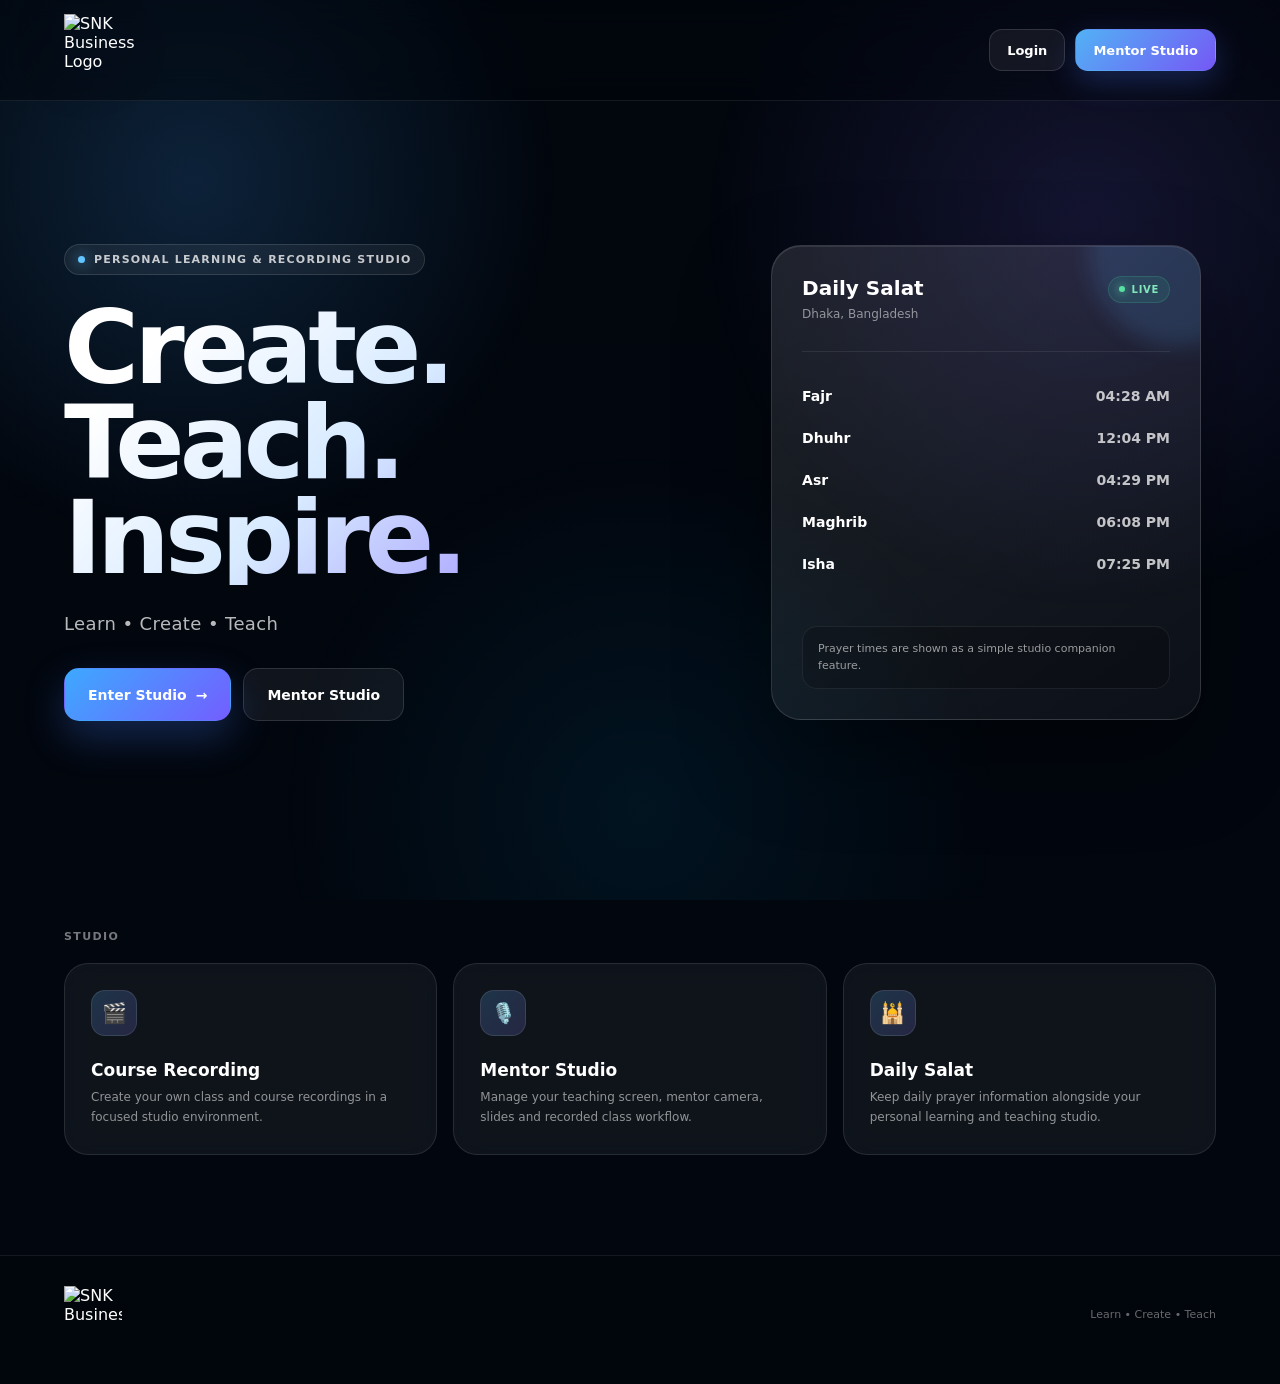
==== commit 207811d3: "Update index.html" ====
--- a/index.html
+++ b/index.html
@@ -1,61 +1,46 @@
 <!DOCTYPE html>
 <html lang="en">
 <head>
-  <meta charset="UTF-8" />
-  <meta name="viewport" content="width=device-width, initial-scale=1.0" />
-
-  <title>Personal Course Studio</title>
+  <meta charset="UTF-8">
+  <meta name="viewport" content="width=device-width, initial-scale=1.0">
+
+  <title>Learn • Create • Teach</title>
 
   <meta
     name="description"
-    content="Personal Course Studio — Create beautiful course and class videos."
-  />
-
-  <meta name="theme-color" content="#07111f" />
-
-  <link rel="manifest" href="./manifest.json" />
+    content="Personal learning, teaching and course recording studio."
+  >
+
+  <link
+    rel="icon"
+    type="image/png"
+    href="https://github.com/yourdocuments/masha.github.io/blob/main/logo.png?raw=true"
+  >
 
   <style>
-    /* =========================================================
-       PERSONAL COURSE STUDIO
-       HOME + SALAT SYSTEM — STEP 2
-       ========================================================= */
-
-    :root {
-      --bg: #050812;
-      --bg2: #07111f;
-      --card: rgba(10, 20, 35, 0.76);
-      --card2: rgba(15, 29, 48, 0.82);
-      --border: rgba(255, 255, 255, 0.10);
-
-      --text: #ffffff;
-      --muted: #a9b6c8;
-
-      --gold: #f4c95d;
-      --gold2: #ffdf82;
-
-      --green: #49e39b;
-      --blue: #55aaff;
-      --red: #ff7777;
-
-      --shadow:
-        0 30px 80px rgba(0, 0, 0, 0.45);
-
-      --radius: 24px;
-    }
-
     * {
       margin: 0;
       padding: 0;
       box-sizing: border-box;
     }
 
+    :root {
+      --bg: #02060c;
+      --white: #ffffff;
+      --muted: rgba(255,255,255,.66);
+      --line: rgba(255,255,255,.12);
+      --glass: rgba(255,255,255,.07);
+      --blue: #55b9ff;
+      --purple: #8370ff;
+    }
+
     html {
       scroll-behavior: smooth;
     }
 
     body {
       min-height: 100vh;
+      overflow-x: hidden;
 
       font-family:
         Inter,
@@ -65,1237 +50,721 @@
         "Segoe UI",
         sans-serif;
 
-      color: var(--text);
+      color: var(--white);
+      background: var(--bg);
+    }
+
+    a {
+      color: inherit;
+      text-decoration: none;
+    }
+
+    /* =========================================
+       BACKGROUND
+    ========================================= */
+
+    .page {
+      position: relative;
+      min-height: 100vh;
+      isolation: isolate;
+
+      background:
+        linear-gradient(
+          rgba(2, 7, 15, .54),
+          rgba(2, 7, 15, .91)
+        ),
+        url("https://images.unsplash.com/photo-1500530855697-b586d89ba3ee?auto=format&fit=crop&w=2200&q=85")
+        center / cover fixed;
+    }
+
+    .page::before {
+      content: "";
+      position: fixed;
+      inset: 0;
+      z-index: -1;
+      pointer-events: none;
 
       background:
         radial-gradient(
-          circle at 20% 20%,
-          rgba(70, 120, 255, 0.15),
-          transparent 35%
+          circle at 15% 20%,
+          rgba(65,160,255,.18),
+          transparent 28%
         ),
         radial-gradient(
-          circle at 80% 30%,
-          rgba(244, 201, 93, 0.10),
+          circle at 85% 25%,
+          rgba(130,100,255,.15),
           transparent 30%
         ),
-        linear-gradient(
-          135deg,
-          #03060d,
-          #07111f 45%,
-          #03060d
+        radial-gradient(
+          circle at 50% 90%,
+          rgba(0,180,255,.08),
+          transparent 35%
         );
-
-      overflow-x: hidden;
-    }
-
-    button,
-    input,
-    select {
-      font: inherit;
-    }
-
-    /* =========================================================
-       BACKGROUND
-       ========================================================= */
-
-    .background {
-      position: fixed;
-      inset: 0;
-      z-index: -10;
-
-      overflow: hidden;
-
-      background:
-        linear-gradient(
-          rgba(2, 7, 15, 0.62),
-          rgba(2, 7, 15, 0.90)
-        ),
-        url("https://images.unsplash.com/photo-1500530855697-b586d89ba3ee?auto=format&fit=crop&w=2200&q=85")
-        center / cover;
-    }
-
-    .background::before {
-      content: "";
-
-      position: absolute;
-      inset: 0;
-
-      background:
-        radial-gradient(
-          circle at 50% 30%,
-          rgba(85, 170, 255, 0.16),
-          transparent 40%
-        );
-    }
-
-    .background::after {
-      content: "";
-
-      position: absolute;
-
-      width: 600px;
-      height: 600px;
-
-      border-radius: 50%;
-
-      background:
-        rgba(244, 201, 93, 0.08);
-
-      filter: blur(100px);
-
-      top: -200px;
-      right: -150px;
-    }
-
-    /* =========================================================
+    }
+
+    /* =========================================
        NAVBAR
-       ========================================================= */
+    ========================================= */
 
     .navbar {
       position: fixed;
-
       top: 0;
       left: 0;
       right: 0;
-
-      z-index: 100;
-
-      height: 76px;
+      z-index: 1000;
+
+      padding: 14px 5vw;
 
       display: flex;
       align-items: center;
       justify-content: space-between;
 
-      padding: 0 6%;
-
-      background:
-        rgba(3, 8, 16, 0.58);
+      background: rgba(2,6,12,.46);
 
       backdrop-filter: blur(20px);
-
-      border-bottom:
-        1px solid rgba(255, 255, 255, 0.07);
+      -webkit-backdrop-filter: blur(20px);
+
+      border-bottom: 1px solid rgba(255,255,255,.08);
     }
 
     .brand {
       display: flex;
       align-items: center;
-      gap: 12px;
-    }
+    }
+
+    /*
+      LOGO ONLY
+      No MashaLive / Personal Course Studio text
+    */
 
     .brand-logo {
-      width: 44px;
-      height: 44px;
-
+      width: 72px;
+      height: 72px;
+
+      object-fit: contain;
+
+      display: block;
+
+      filter:
+        drop-shadow(0 10px 25px rgba(0,0,0,.35))
+        drop-shadow(0 0 18px rgba(85,185,255,.08));
+
+      transition:
+        transform .25s ease,
+        filter .25s ease;
+    }
+
+    .brand-logo:hover {
+      transform: scale(1.04);
+
+      filter:
+        drop-shadow(0 12px 28px rgba(0,0,0,.4))
+        drop-shadow(0 0 25px rgba(85,185,255,.18));
+    }
+
+    .nav-actions {
       display: flex;
       align-items: center;
+      gap: 10px;
+    }
+
+    .nav-btn {
+      min-height: 42px;
+      padding: 0 17px;
+
+      display: inline-flex;
+      align-items: center;
       justify-content: center;
 
-      border-radius: 14px;
-
-      color: #07111f;
-
+      border: 1px solid rgba(255,255,255,.13);
+      border-radius: 13px;
+
+      background: rgba(255,255,255,.06);
+
+      color: #fff;
+
+      font-size: 13px;
+      font-weight: 700;
+
+      transition:
+        transform .25s ease,
+        background .25s ease,
+        border-color .25s ease,
+        box-shadow .25s ease;
+    }
+
+    .nav-btn:hover {
+      transform: translateY(-2px);
+
+      background: rgba(255,255,255,.11);
+      border-color: rgba(255,255,255,.22);
+
+      box-shadow:
+        0 10px 30px rgba(0,0,0,.25);
+    }
+
+    .nav-btn.primary {
       background:
         linear-gradient(
           135deg,
-          var(--gold2),
-          var(--gold)
+          rgba(85,185,255,.96),
+          rgba(122,92,255,.96)
         );
 
-      font-size: 18px;
+      border-color: transparent;
+
+      box-shadow:
+        0 10px 30px rgba(70,125,255,.25);
+    }
+
+    .nav-btn.primary:hover {
+      box-shadow:
+        0 14px 38px rgba(70,125,255,.36);
+    }
+
+    /* =========================================
+       HERO
+    ========================================= */
+
+    .hero {
+      min-height: 100vh;
+
+      padding:
+        155px
+        5vw
+        90px;
+
+      display: flex;
+      align-items: center;
+    }
+
+    .hero-grid {
+      width: min(1250px, 100%);
+      margin: 0 auto;
+
+      display: grid;
+
+      grid-template-columns:
+        minmax(0, 1.15fr)
+        minmax(340px, .85fr);
+
+      gap: 70px;
+
+      align-items: center;
+    }
+
+    .hero-content {
+      max-width: 700px;
+    }
+
+    .eyebrow {
+      display: inline-flex;
+      align-items: center;
+      gap: 9px;
+
+      padding: 8px 13px;
+      margin-bottom: 25px;
+
+      border: 1px solid rgba(255,255,255,.12);
+      border-radius: 999px;
+
+      background: rgba(255,255,255,.06);
+
+      backdrop-filter: blur(10px);
+
+      color: rgba(255,255,255,.76);
+
+      font-size: 11px;
+      font-weight: 700;
+
+      letter-spacing: 1.2px;
+      text-transform: uppercase;
+    }
+
+    .eyebrow-dot {
+      width: 7px;
+      height: 7px;
+
+      border-radius: 50%;
+
+      background: #65c6ff;
+
+      box-shadow:
+        0 0 14px #65c6ff;
+    }
+
+    .hero h1 {
+      font-size: clamp(58px, 8vw, 110px);
+
+      line-height: .93;
+
+      letter-spacing: -5px;
+
       font-weight: 900;
 
-      box-shadow:
-        0 8px 30px rgba(244, 201, 93, 0.22);
-    }
-
-    .brand-text strong {
-      display: block;
-
-      font-size: 15px;
-    }
-
-    .brand-text span {
-      display: block;
-
-      margin-top: 2px;
-
-      font-size: 11px;
-
-      color: var(--muted);
-    }
-
-    .nav-actions {
-      display: flex;
-      align-items: center;
-
-      gap: 10px;
-    }
-
-    .nav-btn {
-      text-decoration: none;
-
-      display: inline-flex;
-      align-items: center;
-      justify-content: center;
-
-      min-height: 42px;
-
-      padding: 0 18px;
-
-      border-radius: 12px;
-
-      color: #fff;
-
-      border:
-        1px solid rgba(255,255,255,0.10);
-
-      background:
-        rgba(255,255,255,0.05);
-
-      font-size: 13px;
-      font-weight: 700;
-
-      transition: 0.25s ease;
-    }
-
-    .nav-btn:hover {
-      transform: translateY(-2px);
-
-      background:
-        rgba(255,255,255,0.10);
-    }
-
-    .nav-btn.primary {
-      color: #08111c;
-
-      border-color: transparent;
+      margin-bottom: 28px;
 
       background:
         linear-gradient(
           135deg,
-          var(--gold2),
-          var(--gold)
+          #ffffff 15%,
+          #d7eaff 48%,
+          #9b8cff 90%
         );
-    }
-
-    /* =========================================================
-       HERO
-       ========================================================= */
-
-    .hero {
-      min-height: 100vh;
-
+
+      -webkit-background-clip: text;
+      background-clip: text;
+
+      color: transparent;
+    }
+
+    .hero-subtitle {
+      font-size: 18px;
+
+      color: rgba(255,255,255,.72);
+
+      letter-spacing: .4px;
+
+      margin-bottom: 34px;
+    }
+
+    .hero-actions {
       display: flex;
+      flex-wrap: wrap;
+      gap: 12px;
+    }
+
+    .hero-btn {
+      min-height: 53px;
+
+      padding: 0 23px;
+
+      display: inline-flex;
       align-items: center;
       justify-content: center;
-
-      padding:
-        130px 6%
-        70px;
-    }
-
-    .hero-inner {
-      width: 100%;
-      max-width: 1200px;
-
-      display: grid;
-
-      grid-template-columns:
-        minmax(0, 1.15fr)
-        minmax(350px, 0.85fr);
-
-      gap: 55px;
-
-      align-items: center;
-    }
-
-    .hero-copy {
-      max-width: 720px;
-    }
-
-    .eyebrow {
-      display: inline-flex;
-      align-items: center;
-
       gap: 9px;
 
-      padding: 8px 13px;
-
-      border-radius: 999px;
-
-      background:
-        rgba(255,255,255,0.06);
-
-      border:
-        1px solid rgba(255,255,255,0.09);
-
-      color: #d9e4f2;
-
-      font-size: 12px;
-      font-weight: 700;
-
-      margin-bottom: 22px;
-    }
-
-    .eyebrow-dot {
-      width: 7px;
-      height: 7px;
-
-      border-radius: 50%;
-
-      background: var(--green);
-
-      box-shadow:
-        0 0 15px rgba(73,227,155,0.7);
-    }
-
-    h1 {
-      font-size:
-        clamp(
-          48px,
-          7vw,
-          92px
-        );
-
-      line-height: 0.98;
-
-      letter-spacing: -4px;
-
-      margin-bottom: 25px;
-    }
-
-    h1 span {
-      display: block;
-
+      border-radius: 15px;
+
+      border: 1px solid rgba(255,255,255,.13);
+
+      font-size: 14px;
+      font-weight: 800;
+
+      transition: .25s ease;
+    }
+
+    .hero-btn:hover {
+      transform: translateY(-3px);
+    }
+
+    .hero-btn.primary {
       background:
         linear-gradient(
           135deg,
-          #ffffff,
-          #d9e6f6 42%,
-          var(--gold2)
+          #3da9ff,
+          #735eff
         );
 
-      -webkit-background-clip: text;
-      background-clip: text;
-
-      color: transparent;
-    }
-
-    /* =========================================================
-       HERO ACTIONS
-       ========================================================= */
-
-    .hero-actions {
+      border-color: transparent;
+
+      box-shadow:
+        0 16px 40px rgba(69,125,255,.28);
+    }
+
+    .hero-btn.secondary {
+      background: rgba(255,255,255,.06);
+
+      backdrop-filter: blur(12px);
+    }
+
+    .hero-btn.secondary:hover {
+      background: rgba(255,255,255,.11);
+    }
+
+    /* =========================================
+       SALAT CARD
+    ========================================= */
+
+    .hero-side {
       display: flex;
-      flex-wrap: wrap;
-
-      gap: 12px;
-    }
-
-    .hero-btn {
-      min-height: 52px;
-
-      padding: 0 22px;
-
+      justify-content: center;
+    }
+
+    .salat-card {
+      width: min(100%, 430px);
+
+      padding: 30px;
+
+      border:
+        1px solid rgba(255,255,255,.13);
+
+      border-radius: 30px;
+
+      background:
+        linear-gradient(
+          145deg,
+          rgba(255,255,255,.11),
+          rgba(255,255,255,.045)
+        );
+
+      backdrop-filter: blur(24px);
+      -webkit-backdrop-filter: blur(24px);
+
+      box-shadow:
+        0 35px 90px rgba(0,0,0,.35),
+        inset 0 1px 0 rgba(255,255,255,.09);
+
+      position: relative;
+      overflow: hidden;
+    }
+
+    .salat-card::before {
+      content: "";
+
+      position: absolute;
+
+      width: 180px;
+      height: 180px;
+
+      top: -80px;
+      right: -70px;
+
+      border-radius: 50%;
+
+      background: rgba(91,177,255,.15);
+
+      filter: blur(10px);
+    }
+
+    .card-top {
+      display: flex;
+      justify-content: space-between;
+      align-items: flex-start;
+
+      gap: 15px;
+
+      margin-bottom: 30px;
+
+      position: relative;
+    }
+
+    .card-title {
+      font-size: 20px;
+      font-weight: 800;
+    }
+
+    .card-small {
+      margin-top: 7px;
+
+      color: rgba(255,255,255,.52);
+
+      font-size: 12px;
+    }
+
+    .live-pill {
       display: inline-flex;
       align-items: center;
+      gap: 7px;
+
+      padding: 7px 10px;
+
+      border-radius: 999px;
+
+      background: rgba(60,205,145,.1);
+
+      border:
+        1px solid rgba(60,205,145,.2);
+
+      color: #82e6ba;
+
+      font-size: 10px;
+      font-weight: 800;
+
+      text-transform: uppercase;
+      letter-spacing: .7px;
+    }
+
+    .live-dot {
+      width: 6px;
+      height: 6px;
+
+      border-radius: 50%;
+
+      background: #59e0a3;
+
+      box-shadow:
+        0 0 10px #59e0a3;
+    }
+
+    .prayer-time {
+      position: relative;
+
+      padding: 23px 0;
+
+      border-top:
+        1px solid rgba(255,255,255,.08);
+    }
+
+    .prayer-row {
+      display: flex;
+      justify-content: space-between;
+      align-items: center;
+
+      padding: 13px 0;
+
+      color: rgba(255,255,255,.75);
+    }
+
+    .prayer-row strong {
+      color: #fff;
+      font-size: 14px;
+    }
+
+    .prayer-row span {
+      font-size: 14px;
+      font-weight: 700;
+    }
+
+    .card-note {
+      position: relative;
+
+      margin-top: 18px;
+
+      padding: 13px 15px;
+
+      border-radius: 15px;
+
+      background: rgba(0,0,0,.16);
+
+      border:
+        1px solid rgba(255,255,255,.07);
+
+      color: rgba(255,255,255,.58);
+
+      font-size: 11px;
+
+      line-height: 1.6;
+    }
+
+    /* =========================================
+       FEATURES
+    ========================================= */
+
+    .features {
+      padding: 30px 5vw 100px;
+    }
+
+    .features-inner {
+      width: min(1250px, 100%);
+      margin: 0 auto;
+    }
+
+    .section-label {
+      margin-bottom: 20px;
+
+      color: rgba(255,255,255,.46);
+
+      font-size: 11px;
+      font-weight: 800;
+
+      letter-spacing: 1.4px;
+
+      text-transform: uppercase;
+    }
+
+    .feature-grid {
+      display: grid;
+
+      grid-template-columns:
+        repeat(3, 1fr);
+
+      gap: 16px;
+    }
+
+    .feature-card {
+      min-height: 190px;
+
+      padding: 26px;
+
+      border-radius: 24px;
+
+      border:
+        1px solid rgba(255,255,255,.1);
+
+      background: rgba(255,255,255,.055);
+
+      backdrop-filter: blur(15px);
+
+      transition:
+        transform .3s ease,
+        background .3s ease,
+        border-color .3s ease;
+    }
+
+    .feature-card:hover {
+      transform: translateY(-6px);
+
+      background: rgba(255,255,255,.085);
+
+      border-color:
+        rgba(255,255,255,.18);
+    }
+
+    .feature-icon {
+      width: 46px;
+      height: 46px;
+
+      display: flex;
+      align-items: center;
       justify-content: center;
 
-      text-decoration: none;
+      margin-bottom: 24px;
 
       border-radius: 14px;
-
-      font-size: 14px;
-      font-weight: 800;
-
-      transition: 0.25s ease;
-    }
-
-    .hero-btn.primary {
-      color: #07111f;
 
       background:
         linear-gradient(
           135deg,
-          var(--gold2),
-          var(--gold)
+          rgba(88,183,255,.2),
+          rgba(143,124,255,.18)
         );
 
-      box-shadow:
-        0 15px 40px rgba(244,201,93,0.18);
-    }
-
-    .hero-btn.secondary {
-      color: #fff;
+      border:
+        1px solid rgba(255,255,255,.1);
+
+      font-size: 20px;
+    }
+
+    .feature-card h3 {
+      font-size: 17px;
+      margin-bottom: 8px;
+    }
+
+    .feature-card p {
+      color: rgba(255,255,255,.54);
+
+      font-size: 12px;
+
+      line-height: 1.65;
+    }
+
+    /* =========================================
+       FOOTER
+    ========================================= */
+
+    footer {
+      padding: 30px 5vw 40px;
+
+      border-top:
+        1px solid rgba(255,255,255,.08);
 
       background:
-        rgba(255,255,255,0.06);
-
-      border:
-        1px solid rgba(255,255,255,0.10);
-    }
-
-    .hero-btn:hover {
-      transform: translateY(-3px);
-    }
-
-    /* =========================================================
-       SALAT CARD
-       ========================================================= */
-
-    .salat-card {
-      position: relative;
-
-      padding: 26px;
-
-      border-radius: 28px;
-
-      background:
-        linear-gradient(
-          145deg,
-          rgba(15, 31, 51, 0.92),
-          rgba(5, 12, 22, 0.90)
-        );
-
-      border:
-        1px solid rgba(255,255,255,0.10);
-
-      box-shadow: var(--shadow);
-
-      overflow: hidden;
-
-      backdrop-filter: blur(20px);
-    }
-
-    .salat-card::before {
-      content: "";
-
-      position: absolute;
-
-      width: 260px;
-      height: 260px;
-
-      border-radius: 50%;
-
-      background:
-        rgba(244,201,93,0.10);
-
-      filter: blur(60px);
-
-      top: -120px;
-      right: -90px;
-    }
-
-    .salat-header {
-      position: relative;
-      z-index: 1;
+        rgba(0,0,0,.2);
+    }
+
+    .footer-inner {
+      width: min(1250px, 100%);
+      margin: 0 auto;
 
       display: flex;
-
+      align-items: center;
       justify-content: space-between;
-      align-items: flex-start;
-
-      gap: 12px;
-
-      margin-bottom: 20px;
-    }
-
-    .salat-title {
+
+      gap: 20px;
+    }
+
+    .footer-brand {
       display: flex;
-
-      gap: 12px;
-
-      align-items: center;
-    }
-
-    .mosque-icon {
-      width: 46px;
-      height: 46px;
-
-      display: flex;
-      align-items: center;
-      justify-content: center;
-
-      border-radius: 14px;
-
-      background:
-        rgba(244,201,93,0.12);
-
-      border:
-        1px solid rgba(244,201,93,0.20);
-
-      font-size: 23px;
-    }
-
-    .salat-title h2 {
-      font-size: 20px;
-
-      margin-bottom: 4px;
-    }
-
-    .salat-title p {
-      color: var(--muted);
-
-      font-size: 12px;
-    }
-
-    .location {
-      padding: 7px 10px;
-
-      border-radius: 9px;
-
-      color: #cfe0f3;
-
-      background:
-        rgba(255,255,255,0.05);
-
-      border:
-        1px solid rgba(255,255,255,0.08);
+      align-items: center;
+    }
+
+    .footer-logo {
+      width: 58px;
+      height: 58px;
+
+      object-fit: contain;
+
+      display: block;
+    }
+
+    .footer-copy {
+      color: rgba(255,255,255,.4);
 
       font-size: 11px;
-      font-weight: 700;
-    }
-
-    /* =========================================================
-       DATE BAR
-       ========================================================= */
-
-    .date-bar {
-      position: relative;
-      z-index: 1;
-
-      display: grid;
-
-      grid-template-columns: 1fr 1fr;
-
-      gap: 9px;
-
-      margin-bottom: 12px;
-    }
-
-    .date-box {
-      padding: 12px;
-
-      border-radius: 14px;
-
-      background:
-        rgba(255,255,255,0.035);
-
-      border:
-        1px solid rgba(255,255,255,0.06);
-    }
-
-    .date-label {
-      color: #71849a;
-
-      font-size: 10px;
-
-      margin-bottom: 4px;
-    }
-
-    .date-value {
-      color: #edf5ff;
-
-      font-size: 12px;
-
-      font-weight: 800;
-
-      line-height: 1.4;
-    }
-
-    /* =========================================================
-       SUNRISE
-       ========================================================= */
-
-    .sunrise-box {
-      position: relative;
-      z-index: 1;
-
-      display: flex;
-
-      align-items: center;
-      justify-content: space-between;
-
-      gap: 15px;
-
-      padding: 14px 16px;
-
-      margin-bottom: 16px;
-
-      border-radius: 15px;
-
-      background:
-        linear-gradient(
-          135deg,
-          rgba(255, 193, 7, 0.09),
-          rgba(255, 255, 255, 0.035)
-        );
-
-      border:
-        1px solid rgba(255, 201, 75, 0.12);
-    }
-
-    .sunrise-left {
-      display: flex;
-      align-items: center;
-
-      gap: 10px;
-    }
-
-    .sunrise-icon {
-      font-size: 21px;
-    }
-
-    .sunrise-title {
-      font-size: 12px;
-      font-weight: 800;
-    }
-
-    .sunrise-subtitle {
-      color: #71849a;
-
-      font-size: 10px;
-
-      margin-top: 2px;
-    }
-
-    .sunrise-time {
-      color: var(--gold2);
-
-      font-size: 14px;
-      font-weight: 900;
-    }
-
-    /* =========================================================
-       JUMMAH
-       ========================================================= */
-
-    .jummah-box {
-      position: relative;
-      z-index: 1;
-
-      display: none;
-
-      padding: 15px;
-
-      margin-bottom: 16px;
-
-      border-radius: 16px;
-
-      background:
-        linear-gradient(
-          135deg,
-          rgba(73,227,155,0.12),
-          rgba(85,170,255,0.08)
-        );
-
-      border:
-        1px solid rgba(73,227,155,0.20);
-    }
-
-    .jummah-box.show {
-      display: block;
-    }
-
-    .jummah-title {
-      display: flex;
-      align-items: center;
-
-      gap: 9px;
-
-      font-size: 13px;
-      font-weight: 850;
-
-      margin-bottom: 5px;
-    }
-
-    .jummah-text {
-      color: #a8b9cb;
-
-      font-size: 11px;
-
-      line-height: 1.6;
-    }
-
-    /* =========================================================
-       NEXT PRAYER
-       ========================================================= */
-
-    .next-prayer {
-      position: relative;
-      z-index: 1;
-
-      padding: 20px;
-
-      margin-bottom: 18px;
-
-      border-radius: 19px;
-
-      background:
-        linear-gradient(
-          135deg,
-          rgba(73,227,155,0.10),
-          rgba(85,170,255,0.08)
-        );
-
-      border:
-        1px solid rgba(73,227,155,0.16);
-    }
-
-    .next-label {
-      color: #9bb0c7;
-
-      font-size: 11px;
-      font-weight: 700;
-
-      text-transform: uppercase;
-
-      letter-spacing: 1px;
-    }
-
-    .next-name {
-      margin-top: 5px;
-
-      font-size: 24px;
-      font-weight: 850;
-    }
-
-    .next-time {
-      margin-top: 4px;
-
-      color: var(--gold2);
-
-      font-size: 14px;
-      font-weight: 700;
-    }
-
-    .countdown {
-      margin-top: 13px;
-
-      font-size: 32px;
-      font-weight: 900;
-
-      letter-spacing: 1px;
-
-      font-variant-numeric: tabular-nums;
-    }
-
-    .countdown-label {
-      margin-top: 2px;
-
-      color: var(--muted);
-
-      font-size: 11px;
-    }
-
-    /* =========================================================
-       PRAYER LIST
-       ========================================================= */
-
-    .prayer-list {
-      position: relative;
-      z-index: 1;
-
-      display: grid;
-
-      gap: 8px;
-    }
-
-    .prayer-row {
-      display: grid;
-
-      grid-template-columns:
-        42px
-        1fr
-        auto;
-
-      align-items: center;
-
-      gap: 10px;
-
-      padding: 11px 12px;
-
-      border-radius: 14px;
-
-      background:
-        rgba(255,255,255,0.035);
-
-      border:
-        1px solid rgba(255,255,255,0.045);
-
-      transition: 0.2s ease;
-    }
-
-    .prayer-row:hover {
-      background:
-        rgba(255,255,255,0.07);
-    }
-
-    .prayer-row.active {
-      border-color:
-        rgba(244,201,93,0.30);
-
-      background:
-        rgba(244,201,93,0.075);
-    }
-
-    .prayer-icon {
-      width: 34px;
-      height: 34px;
-
-      display: flex;
-      align-items: center;
-      justify-content: center;
-
-      border-radius: 10px;
-
-      background:
-        rgba(255,255,255,0.06);
-
-      font-size: 15px;
-    }
-
-    .prayer-name {
-      font-size: 13px;
-      font-weight: 750;
-    }
-
-    .prayer-arabic {
-      color: #71849a;
-
-      font-size: 10px;
-
-      margin-top: 2px;
-    }
-
-    .prayer-time {
-      color: #dce7f4;
-
-      font-size: 13px;
-      font-weight: 800;
-
-      font-variant-numeric: tabular-nums;
-    }
-
-    /* =========================================================
-       SETTINGS
-       ========================================================= */
-
-    .settings-toggle {
-      position: relative;
-      z-index: 1;
-
-      width: 100%;
-
-      display: flex;
-
-      align-items: center;
-      justify-content: space-between;
-
-      gap: 12px;
-
-      margin-top: 17px;
-
-      padding: 13px 14px;
-
-      border: 1px solid rgba(255,255,255,0.07);
-
-      border-radius: 13px;
-
-      color: #dfe9f5;
-
-      background:
-        rgba(255,255,255,0.035);
-
-      cursor: pointer;
-
-      font-size: 12px;
-      font-weight: 800;
-
-      text-align: left;
-
-      transition: 0.2s ease;
-    }
-
-    .settings-toggle:hover {
-      background:
-        rgba(255,255,255,0.07);
-    }
-
-    .settings-panel {
-      position: relative;
-      z-index: 1;
-
-      display: none;
-
-      margin-top: 10px;
-
-      padding: 16px;
-
-      border-radius: 17px;
-
-      background:
-        rgba(3,9,17,0.80);
-
-      border:
-        1px solid rgba(255,255,255,0.08);
-    }
-
-    .settings-panel.open {
-      display: block;
-    }
-
-    .setting-group {
-      margin-bottom: 13px;
-    }
-
-    .setting-group:last-child {
-      margin-bottom: 0;
-    }
-
-    .setting-group label {
-      display: block;
-
-      color: #9aaabd;
-
-      font-size: 10px;
-      font-weight: 700;
-
-      margin-bottom: 6px;
-    }
-
-    .setting-group input,
-    .setting-group select {
-      width: 100%;
-
-      height: 42px;
-
-      padding: 0 12px;
-
-      border-radius: 11px;
-
-      color: #fff;
-
-      background:
-        rgba(255,255,255,0.06);
-
-      border:
-        1px solid rgba(255,255,255,0.09);
-
-      outline: none;
-
-      font-size: 12px;
-    }
-
-    .setting-group input:focus,
-    .setting-group select:focus {
-      border-color:
-        rgba(244,201,93,0.45);
-    }
-
-    .setting-group select option {
-      color: #111;
-
-      background: #fff;
-    }
-
-    .setting-help {
-      color: #66788e;
-
-      font-size: 9px;
-
-      line-height: 1.5;
-
-      margin-top: 5px;
-    }
-
-    .settings-actions {
-      display: flex;
-
-      gap: 8px;
-
-      margin-top: 15px;
-    }
-
-    .settings-btn {
-      flex: 1;
-
-      height: 42px;
-
-      border: 0;
-
-      border-radius: 11px;
-
-      cursor: pointer;
-
-      font-size: 11px;
-      font-weight: 800;
-
-      transition: 0.2s ease;
-    }
-
-    .settings-btn.save {
-      color: #07111f;
-
-      background:
-        linear-gradient(
-          135deg,
-          var(--gold2),
-          var(--gold)
-        );
-    }
-
-    .settings-btn.reset {
-      color: #dce7f4;
-
-      background:
-        rgba(255,255,255,0.06);
-
-      border:
-        1px solid rgba(255,255,255,0.08);
-    }
-
-    .settings-btn:hover {
-      transform: translateY(-1px);
-    }
-
-    /* =========================================================
-       SALAT FOOTER
-       ========================================================= */
-
-    .salat-footer {
-      position: relative;
-      z-index: 1;
-
-      display: flex;
-
-      align-items: center;
-      justify-content: space-between;
-
-      gap: 12px;
-
-      margin-top: 16px;
-
-      padding-top: 15px;
-
-      border-top:
-        1px solid rgba(255,255,255,0.07);
-    }
-
-    .date-info {
-      color: #8091a6;
-
-      font-size: 10px;
-
-      line-height: 1.6;
-    }
-
-    .refresh-btn {
-      border: 0;
-
-      cursor: pointer;
-
-      padding: 9px 13px;
-
-      border-radius: 10px;
-
-      color: #dfeaf7;
-
-      background:
-        rgba(255,255,255,0.06);
-
-      border:
-        1px solid rgba(255,255,255,0.08);
-
-      font-size: 11px;
-      font-weight: 700;
-
-      transition: 0.2s ease;
-    }
-
-    .refresh-btn:hover {
-      background:
-        rgba(255,255,255,0.11);
-    }
-
-    /* =========================================================
-       INFO SECTION
-       ========================================================= */
-
-    .info-section {
-      padding:
-        50px 6%
-        90px;
-    }
-
-    .info-grid {
-      width: 100%;
-      max-width: 1200px;
-
-      margin: auto;
-
-      display: grid;
-
-      grid-template-columns:
-        repeat(3, 1fr);
-
-      gap: 16px;
-    }
-
-    .info-card {
-      padding: 25px;
-
-      border-radius: 22px;
-
-      background:
-        rgba(7,16,28,0.70);
-
-      border:
-        1px solid rgba(255,255,255,0.07);
-
-      backdrop-filter: blur(15px);
-    }
-
-    .info-icon {
-      width: 45px;
-      height: 45px;
-
-      display: flex;
-      align-items: center;
-      justify-content: center;
-
-      border-radius: 13px;
-
-      background:
-        rgba(85,170,255,0.10);
-
-      margin-bottom: 17px;
-
-      font-size: 20px;
-    }
-
-    .info-card h3 {
-      font-size: 16px;
-
-      margin-bottom: 8px;
-    }
-
-    .info-card p {
-      color: var(--muted);
-
-      font-size: 13px;
-
-      line-height: 1.7;
-    }
-
-    /* =========================================================
-       FOOTER
-       ========================================================= */
-
-    footer {
-      padding:
-        25px 6%
-        35px;
-
-      text-align: center;
-
-      color: #64758a;
-
-      font-size: 11px;
-    }
-
-    /* =========================================================
-       LOADING / ERROR
-       ========================================================= */
-
-    .loading {
-      color: #91a5ba;
-
-      font-size: 12px;
-    }
-
-    .error {
-      color: #ff9c9c;
-
-      font-size: 12px;
-
-      line-height: 1.6;
-    }
-
-    /* =========================================================
-       RESPONSIVE
-       ========================================================= */
-
-    @media (max-width: 950px) {
-
-      .hero-inner {
+    }
+
+    /* =========================================
+       MOBILE
+    ========================================= */
+
+    @media (max-width: 900px) {
+
+      .hero-grid {
         grid-template-columns: 1fr;
-
-        max-width: 760px;
-      }
-
-      .hero-copy {
-        text-align: center;
-
-        margin: auto;
-      }
-
-      .hero-actions {
-        justify-content: center;
-      }
-
-      .eyebrow {
-        margin-left: auto;
-        margin-right: auto;
+        gap: 50px;
+      }
+
+      .hero-side {
+        justify-content: flex-start;
+      }
+
+      .feature-grid {
+        grid-template-columns: 1fr;
       }
 
       .salat-card {
-        max-width: 560px;
-
-        width: 100%;
-
-        margin: auto;
-      }
-
-      .info-grid {
-        grid-template-columns: 1fr;
-
-        max-width: 760px;
-      }
-
-    }
-
-    @media (max-width: 600px) {
+        max-width: 520px;
+      }
+    }
+
+    @media (max-width: 650px) {
 
       .navbar {
-        height: 68px;
-
-        padding: 0 18px;
-      }
-
-      .brand-text {
-        display: none;
+        padding: 10px 16px;
+      }
+
+      .brand-logo {
+        width: 58px;
+        height: 58px;
+      }
+
+      .nav-actions {
+        gap: 6px;
       }
 
       .nav-btn {
         min-height: 38px;
 
-        padding: 0 12px;
+        padding: 0 11px;
 
         font-size: 11px;
+      }
+
+      .nav-btn.mentor {
+        display: none;
       }
 
       .hero {
         padding:
-          105px 18px
-          50px;
-      }
-
-      h1 {
-        font-size: 48px;
-
-        letter-spacing: -2.5px;
+          125px
+          18px
+          65px;
+      }
+
+      .hero h1 {
+        font-size:
+          clamp(52px, 17vw, 82px);
+
+        letter-spacing: -4px;
+      }
+
+      .hero-subtitle {
+        font-size: 15px;
+      }
+
+      .hero-actions {
+        flex-direction: column;
       }
 
       .hero-btn {
@@ -1303,1795 +772,377 @@
       }
 
       .salat-card {
-        padding: 18px;
-
-        border-radius: 22px;
-      }
-
-      .salat-header {
-        gap: 10px;
-      }
-
-      .location {
-        display: none;
-      }
-
-      .date-bar {
-        grid-template-columns: 1fr;
-      }
-
-      .countdown {
-        font-size: 28px;
-      }
-
-      .prayer-row {
-        grid-template-columns:
-          38px
-          1fr
-          auto;
-      }
-
-      .info-section {
+        padding: 23px;
+        border-radius: 24px;
+      }
+
+      .features {
         padding:
-          25px 18px
-          60px;
-      }
-
+          15px
+          18px
+          70px;
+      }
+
+      .feature-card {
+        min-height: auto;
+      }
+
+      .footer-inner {
+        flex-direction: column;
+        align-items: flex-start;
+      }
+
+      .footer-logo {
+        width: 52px;
+        height: 52px;
+      }
+    }
+
+    /* =========================================
+       ANIMATION
+    ========================================= */
+
+    @media (prefers-reduced-motion: no-preference) {
+
+      .hero-content {
+        animation:
+          heroIn .9s ease both;
+      }
+
+      .hero-side {
+        animation:
+          sideIn 1s .15s ease both;
+      }
+
+      .feature-card {
+        animation:
+          fadeUp .7s ease both;
+      }
+
+      @keyframes heroIn {
+        from {
+          opacity: 0;
+          transform: translateY(25px);
+        }
+
+        to {
+          opacity: 1;
+          transform: translateY(0);
+        }
+      }
+
+      @keyframes sideIn {
+        from {
+          opacity: 0;
+          transform: translateX(25px);
+        }
+
+        to {
+          opacity: 1;
+          transform: translateX(0);
+        }
+      }
+
+      @keyframes fadeUp {
+        from {
+          opacity: 0;
+          transform: translateY(15px);
+        }
+
+        to {
+          opacity: 1;
+          transform: translateY(0);
+        }
+      }
     }
   </style>
 </head>
 
 <body>
 
-  <!-- =======================================================
-       BACKGROUND
-       ======================================================= -->
-
-  <div class="background"></div>
-
-
-  <!-- =======================================================
-       NAVBAR
-       ======================================================= -->
-
-  <header class="navbar">
-
-    <div class="brand">
-
-      <div class="brand-logo">
-        CS
+  <div class="page">
+
+    <!-- =====================================
+         NAVBAR
+    ====================================== -->
+
+    <header class="navbar">
+
+      <!-- LOGO ONLY -->
+
+      <a href="./" class="brand">
+
+        <img
+          class="brand-logo"
+          src="https://github.com/yourdocuments/masha.github.io/blob/main/logo.png?raw=true"
+          alt="SNK Business Logo"
+        >
+
+      </a>
+
+
+      <div class="nav-actions">
+
+        <a
+          href="./login/"
+          class="nav-btn"
+        >
+          Login
+        </a>
+
+        <a
+          href="./mentor/"
+          class="nav-btn primary mentor"
+        >
+          Mentor Studio
+        </a>
+
       </div>
 
-      <div class="brand-text">
-
-        <strong>
-          Personal Course Studio
-        </strong>
-
-        <span>
-          Learn • Create • Teach
-        </span>
-
-      </div>
-
-    </div>
-
-
-    <nav class="nav-actions">
-
-      <a
-        href="./login/"
-        class="nav-btn"
-      >
-        Login
-      </a>
-
-      <a
-        href="./mentor/"
-        class="nav-btn primary"
-      >
-        Mentor Studio
-      </a>
-
-    </nav>
-
-  </header>
-
-
-  <!-- =======================================================
-       HERO
-       ======================================================= -->
-
-  <main>
-
-    <section class="hero">
-
-      <div class="hero-inner">
-
-
-        <!-- =================================================
-             HERO COPY
-             ================================================= -->
-
-        <div class="hero-copy">
-
-          <div class="eyebrow">
-
-            <span class="eyebrow-dot"></span>
-
-            Personal Learning & Recording Studio
+    </header>
+
+
+    <!-- =====================================
+         HERO
+    ====================================== -->
+
+    <main>
+
+      <section class="hero">
+
+        <div class="hero-grid">
+
+          <div class="hero-content">
+
+            <div class="eyebrow">
+
+              <span class="eyebrow-dot"></span>
+
+              Personal Learning & Recording Studio
+
+            </div>
+
+
+            <h1>
+              Create.
+              <br>
+              Teach.
+              <br>
+              Inspire.
+            </h1>
+
+
+            <p class="hero-subtitle">
+              Learn • Create • Teach
+            </p>
+
+
+            <div class="hero-actions">
+
+              <a
+                href="./login/"
+                class="hero-btn primary"
+              >
+                Enter Studio
+                <span>→</span>
+              </a>
+
+
+              <a
+                href="./mentor/"
+                class="hero-btn secondary"
+              >
+                Mentor Studio
+              </a>
+
+            </div>
 
           </div>
 
 
-          <h1>
-
-            Create.
-
-            <span>
-              Teach.
-            </span>
-
-            Inspire.
-
-          </h1>
-
-
-          <div class="hero-actions">
-
-            <a
-              href="./login/"
-              class="hero-btn primary"
-            >
-              Enter Studio →
-            </a>
-
-            <a
-              href="./mentor/"
-              class="hero-btn secondary"
-            >
-              Mentor Studio
-            </a>
+          <!-- =================================
+               SALAT
+          ================================== -->
+
+          <div class="hero-side">
+
+            <div class="salat-card">
+
+              <div class="card-top">
+
+                <div>
+
+                  <div class="card-title">
+                    Daily Salat
+                  </div>
+
+                  <div class="card-small">
+                    Dhaka, Bangladesh
+                  </div>
+
+                </div>
+
+
+                <div class="live-pill">
+
+                  <span class="live-dot"></span>
+
+                  Live
+
+                </div>
+
+              </div>
+
+
+              <div class="prayer-time">
+
+                <div class="prayer-row">
+                  <strong>Fajr</strong>
+                  <span>04:28 AM</span>
+                </div>
+
+                <div class="prayer-row">
+                  <strong>Dhuhr</strong>
+                  <span>12:04 PM</span>
+                </div>
+
+                <div class="prayer-row">
+                  <strong>Asr</strong>
+                  <span>04:29 PM</span>
+                </div>
+
+                <div class="prayer-row">
+                  <strong>Maghrib</strong>
+                  <span>06:08 PM</span>
+                </div>
+
+                <div class="prayer-row">
+                  <strong>Isha</strong>
+                  <span>07:25 PM</span>
+                </div>
+
+              </div>
+
+
+              <div class="card-note">
+                Prayer times are shown as a simple studio
+                companion feature.
+              </div>
+
+            </div>
 
           </div>
 
         </div>
 
-
-        <!-- =================================================
-             SALAT CARD
-             ================================================= -->
-
-        <div class="salat-card">
-
-
-          <!-- HEADER -->
-
-          <div class="salat-header">
-
-            <div class="salat-title">
-
-              <div class="mosque-icon">
+      </section>
+
+
+      <!-- =====================================
+           FEATURES
+      ====================================== -->
+
+      <section class="features">
+
+        <div class="features-inner">
+
+          <div class="section-label">
+            Studio
+          </div>
+
+
+          <div class="feature-grid">
+
+            <div class="feature-card">
+
+              <div class="feature-icon">
+                🎬
+              </div>
+
+              <h3>
+                Course Recording
+              </h3>
+
+              <p>
+                Create your own class and course
+                recordings in a focused studio environment.
+              </p>
+
+            </div>
+
+
+            <div class="feature-card">
+
+              <div class="feature-icon">
+                🎙️
+              </div>
+
+              <h3>
+                Mentor Studio
+              </h3>
+
+              <p>
+                Manage your teaching screen, mentor camera,
+                slides and recorded class workflow.
+              </p>
+
+            </div>
+
+
+            <div class="feature-card">
+
+              <div class="feature-icon">
                 🕌
               </div>
 
-              <div>
-
-                <h2>
-                  Salat Times
-                </h2>
-
-                <p>
-                  আজকের নামাজের সময়
-                </p>
-
-              </div>
+              <h3>
+                Daily Salat
+              </h3>
+
+              <p>
+                Keep daily prayer information alongside
+                your personal learning and teaching studio.
+              </p>
 
             </div>
 
-
-            <div
-              class="location"
-              id="locationBadge"
-            >
-              📍 Dhaka, Bangladesh
-            </div>
-
           </div>
 
-
-          <!-- =================================================
-               GREGORIAN + HIJRI
-               ================================================= -->
-
-          <div class="date-bar">
-
-            <div class="date-box">
-
-              <div class="date-label">
-                Gregorian
-              </div>
-
-              <div
-                class="date-value"
-                id="gregorianDate"
-              >
-                Loading...
-              </div>
-
-            </div>
-
-
-            <div class="date-box">
-
-              <div class="date-label">
-                Hijri
-              </div>
-
-              <div
-                class="date-value"
-                id="hijriDate"
-              >
-                Loading...
-              </div>
-
-            </div>
-
-          </div>
-
-
-          <!-- =================================================
-               SUNRISE
-               ================================================= -->
-
-          <div class="sunrise-box">
-
-            <div class="sunrise-left">
-
-              <div class="sunrise-icon">
-                🌅
-              </div>
-
-              <div>
-
-                <div class="sunrise-title">
-                  Sunrise
-                </div>
-
-                <div class="sunrise-subtitle">
-                  সূর্যোদয়
-                </div>
-
-              </div>
-
-            </div>
-
-
-            <div
-              class="sunrise-time"
-              id="sunriseTime"
-            >
-              --
-            </div>
-
-          </div>
-
-
-          <!-- =================================================
-               JUMMAH
-               ================================================= -->
-
-          <div
-            class="jummah-box"
-            id="jummahBox"
+        </div>
+
+      </section>
+
+    </main>
+
+
+    <!-- =====================================
+         FOOTER
+    ====================================== -->
+
+    <footer>
+
+      <div class="footer-inner">
+
+        <div class="footer-brand">
+
+          <img
+            class="footer-logo"
+            src="https://github.com/yourdocuments/masha.github.io/blob/main/logo.png?raw=true"
+            alt="SNK Business"
           >
 
-            <div class="jummah-title">
-              🕌 Jummah Mubarak
-            </div>
-
-            <div
-              class="jummah-text"
-              id="jummahText"
-            >
-              আজ শুক্রবার। যোহরের পরিবর্তে
-              স্থানীয় মসজিদের জুমার জামাতের সময় অনুসরণ করুন।
-            </div>
-
-          </div>
-
-
-          <!-- =================================================
-               NEXT PRAYER
-               ================================================= -->
-
-          <div
-            class="next-prayer"
-            id="nextPrayerBox"
-          >
-
-            <div class="next-label">
-              Next Prayer
-            </div>
-
-            <div
-              class="next-name"
-              id="nextPrayerName"
-            >
-              Loading...
-            </div>
-
-            <div
-              class="next-time"
-              id="nextPrayerTime"
-            >
-              --
-            </div>
-
-            <div
-              class="countdown"
-              id="countdown"
-            >
-              --:--:--
-            </div>
-
-            <div class="countdown-label">
-              remaining
-            </div>
-
-          </div>
-
-
-          <!-- =================================================
-               PRAYER LIST
-               ================================================= -->
-
-          <div
-            class="prayer-list"
-            id="prayerList"
-          >
-
-            <div class="loading">
-              নামাজের সময় লোড হচ্ছে...
-            </div>
-
-          </div>
-
-
-          <!-- =================================================
-               SETTINGS TOGGLE
-               ================================================= -->
-
-          <button
-            class="settings-toggle"
-            id="settingsToggle"
-            type="button"
-          >
-
-            <span>
-              ⚙️ Salat Settings
-            </span>
-
-            <span id="settingsArrow">
-              ＋
-            </span>
-
-          </button>
-
-
-          <!-- =================================================
-               SETTINGS PANEL
-               ================================================= -->
-
-          <div
-            class="settings-panel"
-            id="settingsPanel"
-          >
-
-            <div class="setting-group">
-
-              <label for="cityInput">
-                City
-              </label>
-
-              <input
-                id="cityInput"
-                type="text"
-                placeholder="Dhaka"
-                autocomplete="off"
-              />
-
-              <div class="setting-help">
-                Example: Dhaka, Makkah, London, Istanbul
-              </div>
-
-            </div>
-
-
-            <div class="setting-group">
-
-              <label for="countryInput">
-                Country
-              </label>
-
-              <input
-                id="countryInput"
-                type="text"
-                placeholder="Bangladesh"
-                autocomplete="off"
-              />
-
-            </div>
-
-
-            <div class="setting-group">
-
-              <label for="methodSelect">
-                Calculation Method
-              </label>
-
-              <select id="methodSelect">
-
-                <option value="1">
-                  Karachi
-                </option>
-
-                <option value="2">
-                  ISNA
-                </option>
-
-                <option value="3">
-                  Muslim World League
-                </option>
-
-                <option value="4">
-                  Umm Al-Qura, Makkah
-                </option>
-
-                <option value="5">
-                  Egyptian General Authority
-                </option>
-
-                <option value="7">
-                  Institute of Geophysics, Tehran
-                </option>
-
-                <option value="8">
-                  Gulf Region
-                </option>
-
-                <option value="9">
-                  Kuwait
-                </option>
-
-                <option value="10">
-                  Qatar
-                </option>
-
-                <option value="11">
-                  Majlis Ugama Islam Singapura
-                </option>
-
-                <option value="12">
-                  Union Organization Islamic de France
-                </option>
-
-                <option value="13">
-                  Diyanet, Turkey
-                </option>
-
-                <option value="14">
-                  Spiritual Administration of Muslims of Russia
-                </option>
-
-                <option value="15">
-                  Moonsighting Committee
-                </option>
-
-                <option value="16">
-                  Dubai, UAE
-                </option>
-
-                <option value="17">
-                  JAKIM, Malaysia
-                </option>
-
-                <option value="18">
-                  Tunisia
-                </option>
-
-                <option value="19">
-                  Algeria
-                </option>
-
-                <option value="20">
-                  Kementerian Agama Indonesia
-                </option>
-
-                <option value="21">
-                  Morocco
-                </option>
-
-                <option value="22">
-                  Comunidate Islamica de Lisboa
-                </option>
-
-              </select>
-
-              <div class="setting-help">
-                Different calculation methods can produce
-                different prayer times.
-              </div>
-
-            </div>
-
-
-            <div class="setting-group">
-
-              <label for="schoolSelect">
-                Asr Juristic School
-              </label>
-
-              <select id="schoolSelect">
-
-                <option value="0">
-                  Shafi / Maliki / Hanbali
-                </option>
-
-                <option value="1">
-                  Hanafi
-                </option>
-
-              </select>
-
-              <div class="setting-help">
-                This setting mainly affects Asr.
-              </div>
-
-            </div>
-
-
-            <div class="settings-actions">
-
-              <button
-                type="button"
-                class="settings-btn save"
-                id="saveSettingsBtn"
-              >
-                Save & Refresh
-              </button>
-
-              <button
-                type="button"
-                class="settings-btn reset"
-                id="resetSettingsBtn"
-              >
-                Reset
-              </button>
-
-            </div>
-
-          </div>
-
-
-          <!-- =================================================
-               FOOTER
-               ================================================= -->
-
-          <div class="salat-footer">
-
-            <div
-              class="date-info"
-              id="dateInfo"
-            >
-              Today's prayer times
-            </div>
-
-
-            <button
-              class="refresh-btn"
-              id="refreshBtn"
-              type="button"
-            >
-              ↻ Refresh
-            </button>
-
-          </div>
-
         </div>
 
+
+        <div class="footer-copy">
+          Learn • Create • Teach
+        </div>
+
       </div>
 
-    </section>
-
-
-    <!-- =====================================================
-         INFO CARDS
-         ===================================================== -->
-
-    <section class="info-section">
-
-      <div class="info-grid">
-
-
-        <div class="info-card">
-
-          <div class="info-icon">
-            🎥
-          </div>
-
-          <h3>
-            Course Recording
-          </h3>
-
-          <p>
-            নিজের course এবং live class recording
-            তৈরি করুন সহজভাবে।
-          </p>
-
-        </div>
-
-
-        <div class="info-card">
-
-          <div class="info-icon">
-            🖥️
-          </div>
-
-          <h3>
-            Mentor Studio
-          </h3>
-
-          <p>
-            Slide, video এবং camera একসাথে ব্যবহার
-            করে teaching setup তৈরি করুন।
-          </p>
-
-        </div>
-
-
-        <div class="info-card">
-
-          <div class="info-icon">
-            🕌
-          </div>
-
-          <h3>
-            Daily Salat
-          </h3>
-
-          <p>
-            Prayer time, Hijri date, Sunrise এবং
-            Jummah information এক জায়গায়।
-          </p>
-
-        </div>
-
-
-      </div>
-
-    </section>
-
-  </main>
-
-
-  <!-- =======================================================
-       FOOTER
-       ======================================================= -->
-
-  <footer>
-    Personal Course Studio © 2026
-  </footer>
-
-
-  <!-- =======================================================
-       SALAT JAVASCRIPT
-       ======================================================= -->
-
-  <script>
-
-    /* =======================================================
-       STORAGE
-       ======================================================= */
-
-    const SALAT_SETTINGS_KEY =
-      "personalCourseStudioSalatSettings";
-
-
-    /* =======================================================
-       DEFAULT SETTINGS
-       ======================================================= */
-
-    const DEFAULT_SETTINGS = {
-
-      city: "Dhaka",
-
-      country: "Bangladesh",
-
-      method: "1",
-
-      school: "0"
-
-    };
-
-
-    /* =======================================================
-       LOAD SAVED SETTINGS
-       ======================================================= */
-
-    function loadSavedSettings() {
-
-      try {
-
-        const saved =
-          localStorage.getItem(
-            SALAT_SETTINGS_KEY
-          );
-
-        if (!saved) {
-
-          return {
-            ...DEFAULT_SETTINGS
-          };
-
-        }
-
-        const parsed =
-          JSON.parse(saved);
-
-        return {
-          ...DEFAULT_SETTINGS,
-          ...parsed
-        };
-
-      } catch (error) {
-
-        console.error(
-          "Settings error:",
-          error
-        );
-
-        return {
-          ...DEFAULT_SETTINGS
-        };
-
-      }
-
-    }
-
-
-    let salatSettings =
-      loadSavedSettings();
-
-
-    /* =======================================================
-       PRAYER DEFINITIONS
-       ======================================================= */
-
-    const prayerDefinitions = [
-
-      {
-        key: "Fajr",
-        name: "Fajr",
-        arabic: "ফজর",
-        icon: "🌙"
-      },
-
-      {
-        key: "Dhuhr",
-        name: "Dhuhr",
-        arabic: "যোহর",
-        icon: "☀️"
-      },
-
-      {
-        key: "Asr",
-        name: "Asr",
-        arabic: "আসর",
-        icon: "🌤️"
-      },
-
-      {
-        key: "Maghrib",
-        name: "Maghrib",
-        arabic: "মাগরিব",
-        icon: "🌇"
-      },
-
-      {
-        key: "Isha",
-        name: "Isha",
-        arabic: "এশা",
-        icon: "🌙"
-      }
-
-    ];
-
-
-    let prayerTimes = {};
-
-    let countdownTimer = null;
-
-
-    /* =======================================================
-       ELEMENTS
-       ======================================================= */
-
-    const prayerList =
-      document.getElementById(
-        "prayerList"
-      );
-
-    const nextPrayerName =
-      document.getElementById(
-        "nextPrayerName"
-      );
-
-    const nextPrayerTime =
-      document.getElementById(
-        "nextPrayerTime"
-      );
-
-    const countdown =
-      document.getElementById(
-        "countdown"
-      );
-
-    const dateInfo =
-      document.getElementById(
-        "dateInfo"
-      );
-
-    const refreshBtn =
-      document.getElementById(
-        "refreshBtn"
-      );
-
-    const settingsToggle =
-      document.getElementById(
-        "settingsToggle"
-      );
-
-    const settingsPanel =
-      document.getElementById(
-        "settingsPanel"
-      );
-
-    const settingsArrow =
-      document.getElementById(
-        "settingsArrow"
-      );
-
-    const cityInput =
-      document.getElementById(
-        "cityInput"
-      );
-
-    const countryInput =
-      document.getElementById(
-        "countryInput"
-      );
-
-    const methodSelect =
-      document.getElementById(
-        "methodSelect"
-      );
-
-    const schoolSelect =
-      document.getElementById(
-        "schoolSelect"
-      );
-
-    const saveSettingsBtn =
-      document.getElementById(
-        "saveSettingsBtn"
-      );
-
-    const resetSettingsBtn =
-      document.getElementById(
-        "resetSettingsBtn"
-      );
-
-    const locationBadge =
-      document.getElementById(
-        "locationBadge"
-      );
-
-    const gregorianDate =
-      document.getElementById(
-        "gregorianDate"
-      );
-
-    const hijriDate =
-      document.getElementById(
-        "hijriDate"
-      );
-
-    const sunriseTime =
-      document.getElementById(
-        "sunriseTime"
-      );
-
-    const jummahBox =
-      document.getElementById(
-        "jummahBox"
-      );
-
-    const jummahText =
-      document.getElementById(
-        "jummahText"
-      );
-
-
-    /* =======================================================
-       APPLY SETTINGS TO FORM
-       ======================================================= */
-
-    function applySettingsToForm() {
-
-      cityInput.value =
-        salatSettings.city;
-
-      countryInput.value =
-        salatSettings.country;
-
-      methodSelect.value =
-        salatSettings.method;
-
-      schoolSelect.value =
-        salatSettings.school;
-
-    }
-
-
-    /* =======================================================
-       UPDATE API URL
-       ======================================================= */
-
-    function getApiUrl() {
-
-      const city =
-        encodeURIComponent(
-          salatSettings.city
-        );
-
-      const country =
-        encodeURIComponent(
-          salatSettings.country
-        );
-
-      return (
-        `https://api.aladhan.com/v1/timingsByCity` +
-        `?city=${city}` +
-        `&country=${country}` +
-        `&method=${salatSettings.method}` +
-        `&school=${salatSettings.school}`
-      );
-
-    }
-
-
-    /* =======================================================
-       12 HOUR TIME
-       ======================================================= */
-
-    function convertTo12Hour(time) {
-
-      if (!time) {
-        return "--";
-      }
-
-      const cleanTime =
-        time
-          .split(" ")[0]
-          .trim();
-
-      const parts =
-        cleanTime.split(":");
-
-      let hour =
-        parseInt(
-          parts[0],
-          10
-        );
-
-      const minute =
-        parts[1];
-
-      const ampm =
-        hour >= 12
-          ? "PM"
-          : "AM";
-
-      hour =
-        hour % 12 || 12;
-
-      return (
-        `${hour}:${minute} ${ampm}`
-      );
-
-    }
-
-
-    /* =======================================================
-       CREATE PRAYER DATE
-       ======================================================= */
-
-    function createPrayerDate(time) {
-
-      const cleanTime =
-        time
-          .split(" ")[0];
-
-      const parts =
-        cleanTime
-          .split(":")
-          .map(Number);
-
-      const date =
-        new Date();
-
-      date.setHours(
-        parts[0],
-        parts[1],
-        0,
-        0
-      );
-
-      return date;
-
-    }
-
-
-    /* =======================================================
-       LOAD PRAYER TIMES
-       ======================================================= */
-
-    async function loadPrayerTimes() {
-
-      prayerList.innerHTML = `
-        <div class="loading">
-          নামাজের সময় লোড হচ্ছে...
-        </div>
-      `;
-
-
-      if (countdownTimer) {
-
-        clearInterval(
-          countdownTimer
-        );
-
-        countdownTimer = null;
-
-      }
-
-
-      locationBadge.textContent =
-        `📍 ${salatSettings.city}, ${salatSettings.country}`;
-
-
-      try {
-
-        const response =
-          await fetch(
-            getApiUrl(),
-            {
-              cache: "no-store"
-            }
-          );
-
-
-        if (!response.ok) {
-
-          throw new Error(
-            "Prayer API request failed"
-          );
-
-        }
-
-
-        const data =
-          await response.json();
-
-
-        if (
-          !data ||
-          data.code !== 200 ||
-          !data.data
-        ) {
-
-          throw new Error(
-            "Invalid prayer time data"
-          );
-
-        }
-
-
-        prayerTimes =
-          data.data.timings || {};
-
-
-        renderDates(
-          data.data
-        );
-
-
-        renderSunrise();
-
-
-        renderJummah();
-
-
-        renderPrayerList();
-
-
-        updateNextPrayer();
-
-
-      } catch (error) {
-
-        console.error(
-          "Salat API Error:",
-          error
-        );
-
-
-        prayerList.innerHTML = `
-          <div class="error">
-            নামাজের সময় লোড করা যাচ্ছে না।<br><br>
-            City / Country সঠিক আছে কিনা দেখুন।
-            তারপর Refresh করুন।
-          </div>
-        `;
-
-
-        nextPrayerName.textContent =
-          "Unavailable";
-
-
-        nextPrayerTime.textContent =
-          "--";
-
-
-        countdown.textContent =
-          "--:--:--";
-
-
-        sunriseTime.textContent =
-          "--";
-
-      }
-
-    }
-
-
-    /* =======================================================
-       RENDER DATES
-       ======================================================= */
-
-    function renderDates(data) {
-
-      if (
-        data.date &&
-        data.date.gregorian
-      ) {
-
-        const g =
-          data.date.gregorian;
-
-        gregorianDate.textContent =
-          `${g.day} ${g.month.en} ${g.year}`;
-
-      }
-
-
-      if (
-        data.date &&
-        data.date.hijri
-      ) {
-
-        const h =
-          data.date.hijri;
-
-        hijriDate.textContent =
-          `${h.day} ${h.month.en} ${h.year} AH`;
-
-      }
-
-
-      if (
-        data.date &&
-        data.date.readable
-      ) {
-
-        dateInfo.textContent =
-          `${data.date.readable} • ` +
-          `${salatSettings.city}`;
-
-      } else {
-
-        dateInfo.textContent =
-          `Today • ${salatSettings.city}`;
-
-      }
-
-    }
-
-
-    /* =======================================================
-       SUNRISE
-       ======================================================= */
-
-    function renderSunrise() {
-
-      if (
-        prayerTimes.Sunrise
-      ) {
-
-        sunriseTime.textContent =
-          convertTo12Hour(
-            prayerTimes.Sunrise
-          );
-
-      } else {
-
-        sunriseTime.textContent =
-          "--";
-
-      }
-
-    }
-
-
-    /* =======================================================
-       JUMMAH
-       ======================================================= */
-
-    function renderJummah() {
-
-      const today =
-        new Date();
-
-      const day =
-        today.getDay();
-
-      if (day === 5) {
-
-        jummahBox.classList.add(
-          "show"
-        );
-
-        jummahText.textContent =
-          "আজ শুক্রবার। স্থানীয় মসজিদের " +
-          "জুমার জামাতের সময় অনুসরণ করুন। " +
-          "এই system আপনার configured prayer calculation-এর " +
-          "Dhuhr time দেখাবে, কিন্তু Jummah congregation time " +
-          "স্থানীয় মসজিদ অনুযায়ী ভিন্ন হতে পারে।";
-
-      } else {
-
-        jummahBox.classList.remove(
-          "show"
-        );
-
-      }
-
-    }
-
-
-    /* =======================================================
-       RENDER PRAYER LIST
-       ======================================================= */
-
-    function renderPrayerList() {
-
-      prayerList.innerHTML = "";
-
-
-      prayerDefinitions.forEach(
-        prayer => {
-
-          const time =
-            prayerTimes[
-              prayer.key
-            ];
-
-
-          if (!time) {
-            return;
-          }
-
-
-          const row =
-            document.createElement(
-              "div"
-            );
-
-
-          row.className =
-            "prayer-row";
-
-
-          row.dataset.prayer =
-            prayer.key;
-
-
-          row.innerHTML = `
-
-            <div class="prayer-icon">
-              ${prayer.icon}
-            </div>
-
-            <div>
-
-              <div class="prayer-name">
-                ${prayer.name}
-              </div>
-
-              <div class="prayer-arabic">
-                ${prayer.arabic}
-              </div>
-
-            </div>
-
-            <div class="prayer-time">
-              ${convertTo12Hour(time)}
-            </div>
-
-          `;
-
-
-          prayerList.appendChild(
-            row
-          );
-
-        }
-      );
-
-    }
-
-
-    /* =======================================================
-       GET NEXT PRAYER
-       ======================================================= */
-
-    function getNextPrayer() {
-
-      const now =
-        new Date();
-
-      const prayersToday = [];
-
-
-      prayerDefinitions.forEach(
-        prayer => {
-
-          const raw =
-            prayerTimes[
-              prayer.key
-            ];
-
-
-          if (!raw) {
-            return;
-          }
-
-
-          const date =
-            createPrayerDate(
-              raw
-            );
-
-
-          prayersToday.push({
-
-            ...prayer,
-
-            rawTime:
-              raw.split(" ")[0],
-
-            date
-
-          });
-
-        }
-      );
-
-
-      for (
-        const prayer of
-        prayersToday
-      ) {
-
-        if (
-          prayer.date > now
-        ) {
-
-          return prayer;
-
-        }
-
-      }
-
-
-      if (
-        prayersToday.length > 0
-      ) {
-
-        const first =
-          prayersToday[0];
-
-
-        const tomorrow =
-          new Date(
-            first.date
-          );
-
-
-        tomorrow.setDate(
-          tomorrow.getDate() + 1
-        );
-
-
-        return {
-
-          ...first,
-
-          date:
-            tomorrow,
-
-          tomorrow:
-            true
-
-        };
-
-      }
-
-
-      return null;
-
-    }
-
-
-    /* =======================================================
-       UPDATE NEXT PRAYER
-       ======================================================= */
-
-    function updateNextPrayer() {
-
-      const next =
-        getNextPrayer();
-
-
-      if (!next) {
-
-        nextPrayerName.textContent =
-          "No prayer data";
-
-        nextPrayerTime.textContent =
-          "--";
-
-        countdown.textContent =
-          "--:--:--";
-
-        return;
-
-      }
-
-
-      nextPrayerName.textContent =
-        `${next.name}` +
-        `${next.tomorrow ? " • Tomorrow" : ""}`;
-
-
-      nextPrayerTime.textContent =
-        convertTo12Hour(
-          next.rawTime
-        );
-
-
-      document
-        .querySelectorAll(
-          ".prayer-row"
-        )
-        .forEach(
-          row => {
-
-            row.classList.remove(
-              "active"
-            );
-
-
-            if (
-              row.dataset.prayer ===
-              next.key
-            ) {
-
-              row.classList.add(
-                "active"
-              );
-
-            }
-
-          }
-        );
-
-
-      if (countdownTimer) {
-
-        clearInterval(
-          countdownTimer
-        );
-
-      }
-
-
-      updateCountdown(
-        next.date
-      );
-
-
-      countdownTimer =
-        setInterval(
-          () => {
-
-            updateCountdown(
-              next.date
-            );
-
-          },
-          1000
-        );
-
-    }
-
-
-    /* =======================================================
-       COUNTDOWN
-       ======================================================= */
-
-    function updateCountdown(
-      targetDate
-    ) {
-
-      const now =
-        new Date();
-
-
-      const difference =
-        targetDate.getTime() -
-        now.getTime();
-
-
-      if (
-        difference <= 0
-      ) {
-
-        updateNextPrayer();
-
-        return;
-
-      }
-
-
-      const totalSeconds =
-        Math.floor(
-          difference / 1000
-        );
-
-
-      const hours =
-        Math.floor(
-          totalSeconds / 3600
-        );
-
-
-      const minutes =
-        Math.floor(
-          (totalSeconds % 3600) /
-          60
-        );
-
-
-      const seconds =
-        totalSeconds % 60;
-
-
-      countdown.textContent =
-        `${String(hours).padStart(2, "0")}:` +
-        `${String(minutes).padStart(2, "0")}:` +
-        `${String(seconds).padStart(2, "0")}`;
-
-    }
-
-
-    /* =======================================================
-       SETTINGS OPEN / CLOSE
-       ======================================================= */
-
-    settingsToggle.addEventListener(
-      "click",
-      () => {
-
-        const isOpen =
-          settingsPanel.classList.toggle(
-            "open"
-          );
-
-
-        settingsArrow.textContent =
-          isOpen
-            ? "−"
-            : "＋";
-
-      }
-    );
-
-
-    /* =======================================================
-       SAVE SETTINGS
-       ======================================================= */
-
-    saveSettingsBtn.addEventListener(
-      "click",
-      () => {
-
-        const city =
-          cityInput.value.trim();
-
-
-        const country =
-          countryInput.value.trim();
-
-
-        if (
-          !city ||
-          !country
-        ) {
-
-          alert(
-            "City এবং Country দুটোই দিতে হবে।"
-          );
-
-          return;
-
-        }
-
-
-        salatSettings = {
-
-          city,
-
-          country,
-
-          method:
-            methodSelect.value,
-
-          school:
-            schoolSelect.value
-
-        };
-
-
-        localStorage.setItem(
-          SALAT_SETTINGS_KEY,
-          JSON.stringify(
-            salatSettings
-          )
-        );
-
-
-        settingsPanel.classList.remove(
-          "open"
-        );
-
-
-        settingsArrow.textContent =
-          "＋";
-
-
-        loadPrayerTimes();
-
-      }
-    );
-
-
-    /* =======================================================
-       RESET SETTINGS
-       ======================================================= */
-
-    resetSettingsBtn.addEventListener(
-      "click",
-      () => {
-
-        salatSettings = {
-          ...DEFAULT_SETTINGS
-        };
-
-
-        localStorage.removeItem(
-          SALAT_SETTINGS_KEY
-        );
-
-
-        applySettingsToForm();
-
-
-        loadPrayerTimes();
-
-      }
-    );
-
-
-    /* =======================================================
-       REFRESH
-       ======================================================= */
-
-    refreshBtn.addEventListener(
-      "click",
-      () => {
-
-        loadPrayerTimes();
-
-      }
-    );
-
-
-    /* =======================================================
-       AUTO REFRESH
-       ======================================================= */
-
-    setInterval(
-      () => {
-
-        loadPrayerTimes();
-
-      },
-      30 * 60 * 1000
-    );
-
-
-    /* =======================================================
-       SERVICE WORKER
-       ======================================================= */
-
-    if (
-      "serviceWorker" in navigator
-    ) {
-
-      window.addEventListener(
-        "load",
-        () => {
-
-          navigator.serviceWorker
-            .register("./sw.js")
-            .catch(
-              error => {
-
-                console.log(
-                  "Service Worker:",
-                  error
-                );
-
-              }
-            );
-
-        }
-      );
-
-    }
-
-
-    /* =======================================================
-       INITIALIZE
-       ======================================================= */
-
-    applySettingsToForm();
-
-    loadPrayerTimes();
-
-  </script>
+    </footer>
+
+  </div>
 
 </body>
 </html>
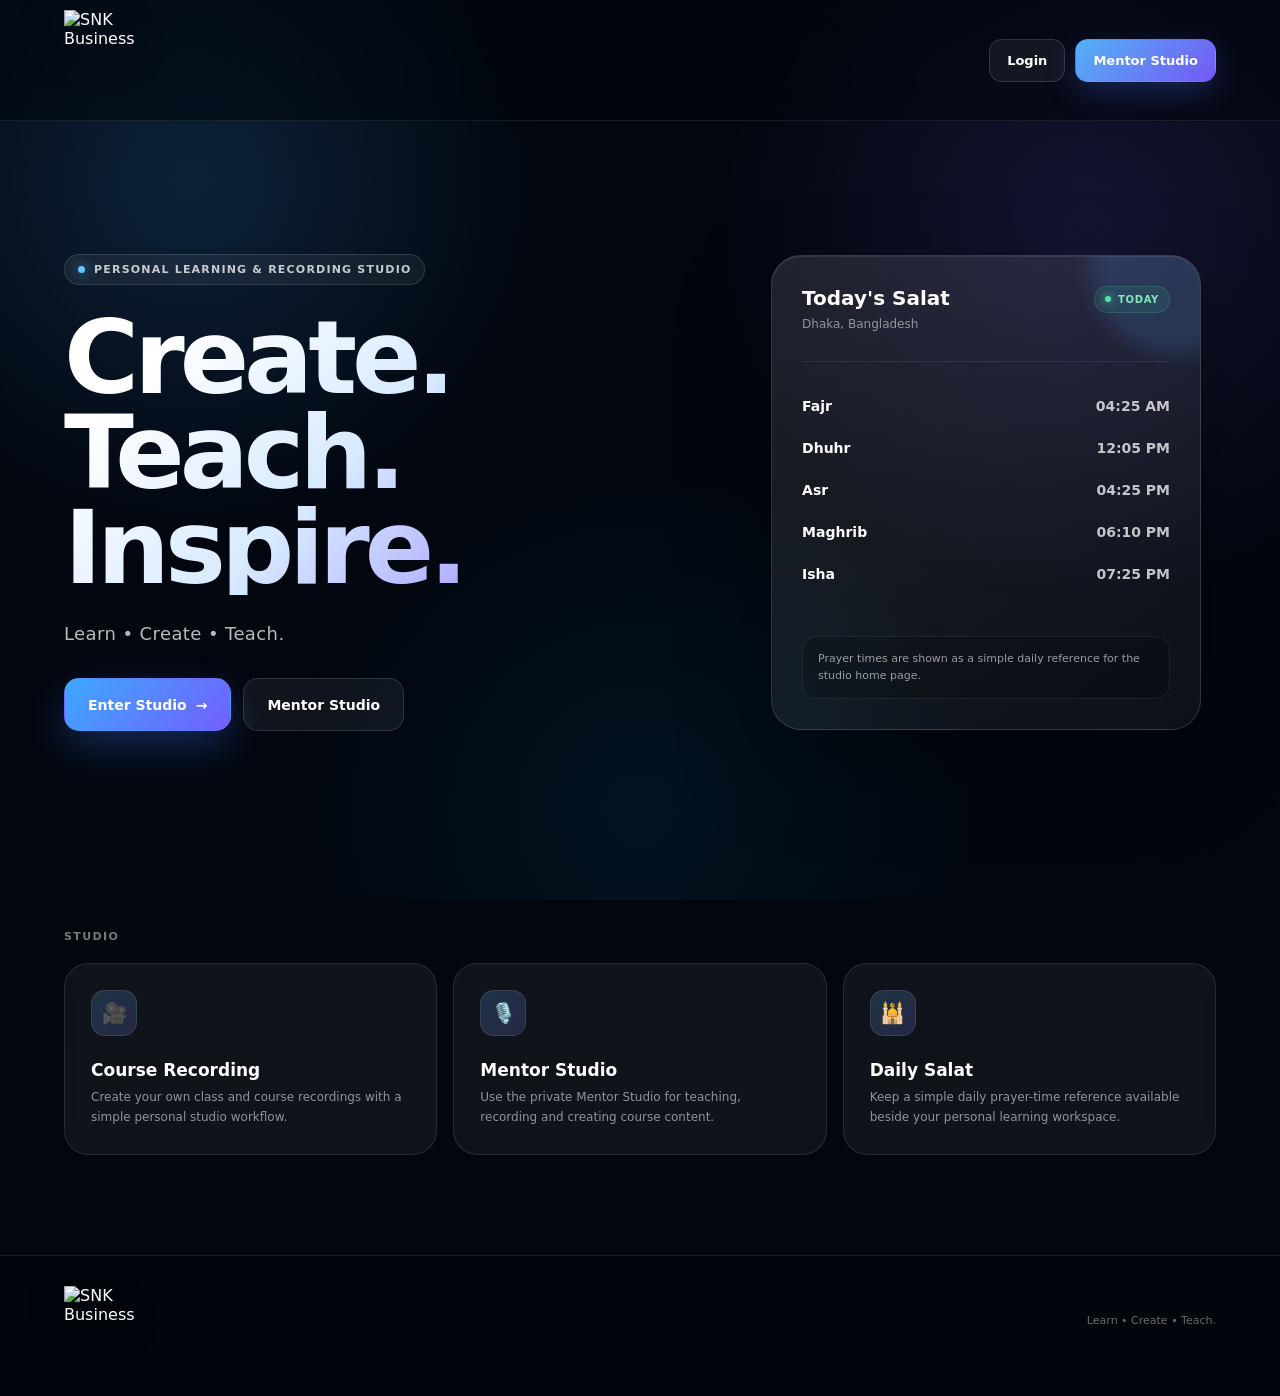
==== commit c04834e8: "Update index.html" ====
--- a/index.html
+++ b/index.html
@@ -2,22 +2,35 @@
 <html lang="en">
 <head>
   <meta charset="UTF-8">
-  <meta name="viewport" content="width=device-width, initial-scale=1.0">
-
-  <title>Learn • Create • Teach</title>
+
+  <meta
+    name="viewport"
+    content="width=device-width, initial-scale=1.0"
+  >
+
+  <meta
+    name="theme-color"
+    content="#02060c"
+  >
 
   <meta
     name="description"
     content="Personal learning, teaching and course recording studio."
   >
 
+  <title>Learn • Create • Teach</title>
+
   <link
     rel="icon"
-    type="image/png"
     href="https://github.com/yourdocuments/masha.github.io/blob/main/logo.png?raw=true"
   >
 
   <style>
+
+    /* =========================================
+       RESET
+    ========================================= */
+
     * {
       margin: 0;
       padding: 0;
@@ -29,7 +42,6 @@
       --white: #ffffff;
       --muted: rgba(255,255,255,.66);
       --line: rgba(255,255,255,.12);
-      --glass: rgba(255,255,255,.07);
       --blue: #55b9ff;
       --purple: #8370ff;
     }
@@ -59,8 +71,9 @@
       text-decoration: none;
     }
 
-    /* =========================================
-       BACKGROUND
+
+    /* =========================================
+       PAGE BACKGROUND
     ========================================= */
 
     .page {
@@ -70,8 +83,8 @@
 
       background:
         linear-gradient(
-          rgba(2, 7, 15, .54),
-          rgba(2, 7, 15, .91)
+          rgba(2, 7, 15, .58),
+          rgba(2, 7, 15, .94)
         ),
         url("https://images.unsplash.com/photo-1500530855697-b586d89ba3ee?auto=format&fit=crop&w=2200&q=85")
         center / cover fixed;
@@ -79,9 +92,12 @@
 
     .page::before {
       content: "";
+
       position: fixed;
       inset: 0;
+
       z-index: -1;
+
       pointer-events: none;
 
       background:
@@ -102,52 +118,73 @@
         );
     }
 
+
     /* =========================================
        NAVBAR
     ========================================= */
 
     .navbar {
       position: fixed;
+
       top: 0;
       left: 0;
       right: 0;
+
       z-index: 1000;
 
-      padding: 14px 5vw;
+      min-height: 120px;
+
+      padding:
+        10px
+        5vw;
 
       display: flex;
+
       align-items: center;
+
       justify-content: space-between;
 
-      background: rgba(2,6,12,.46);
-
-      backdrop-filter: blur(20px);
-      -webkit-backdrop-filter: blur(20px);
-
-      border-bottom: 1px solid rgba(255,255,255,.08);
-    }
+      background:
+        rgba(2,6,12,.48);
+
+      backdrop-filter:
+        blur(20px);
+
+      -webkit-backdrop-filter:
+        blur(20px);
+
+      border-bottom:
+        1px solid rgba(255,255,255,.08);
+    }
+
+
+    /* =========================================
+       BRAND / LOGO
+    ========================================= */
 
     .brand {
       display: flex;
+
       align-items: center;
-    }
-
-    /*
-      LOGO ONLY
-      No MashaLive / Personal Course Studio text
-    */
+
+      flex-shrink: 0;
+    }
 
     .brand-logo {
-      width: 72px;
-      height: 72px;
+      width: 100px;
+      height: 100px;
+
+      display: block;
 
       object-fit: contain;
 
-      display: block;
-
       filter:
-        drop-shadow(0 10px 25px rgba(0,0,0,.35))
-        drop-shadow(0 0 18px rgba(85,185,255,.08));
+        drop-shadow(
+          0 10px 25px rgba(0,0,0,.35)
+        )
+        drop-shadow(
+          0 0 18px rgba(85,185,255,.08)
+        );
 
       transition:
         transform .25s ease,
@@ -158,32 +195,51 @@
       transform: scale(1.04);
 
       filter:
-        drop-shadow(0 12px 28px rgba(0,0,0,.4))
-        drop-shadow(0 0 25px rgba(85,185,255,.18));
-    }
+        drop-shadow(
+          0 12px 28px rgba(0,0,0,.4)
+        )
+        drop-shadow(
+          0 0 25px rgba(85,185,255,.18)
+        );
+    }
+
+
+    /* =========================================
+       NAVIGATION BUTTONS
+    ========================================= */
 
     .nav-actions {
       display: flex;
+
       align-items: center;
+
       gap: 10px;
     }
 
     .nav-btn {
-      min-height: 42px;
-      padding: 0 17px;
+      min-height: 43px;
+
+      padding:
+        0 17px;
 
       display: inline-flex;
+
       align-items: center;
+
       justify-content: center;
 
-      border: 1px solid rgba(255,255,255,.13);
+      border:
+        1px solid rgba(255,255,255,.13);
+
       border-radius: 13px;
 
-      background: rgba(255,255,255,.06);
+      background:
+        rgba(255,255,255,.06);
 
       color: #fff;
 
       font-size: 13px;
+
       font-weight: 700;
 
       transition:
@@ -194,10 +250,14 @@
     }
 
     .nav-btn:hover {
-      transform: translateY(-2px);
-
-      background: rgba(255,255,255,.11);
-      border-color: rgba(255,255,255,.22);
+      transform:
+        translateY(-2px);
+
+      background:
+        rgba(255,255,255,.11);
+
+      border-color:
+        rgba(255,255,255,.22);
 
       box-shadow:
         0 10px 30px rgba(0,0,0,.25);
@@ -211,7 +271,8 @@
           rgba(122,92,255,.96)
         );
 
-      border-color: transparent;
+      border-color:
+        transparent;
 
       box-shadow:
         0 10px 30px rgba(70,125,255,.25);
@@ -222,6 +283,7 @@
         0 14px 38px rgba(70,125,255,.36);
     }
 
+
     /* =========================================
        HERO
     ========================================= */
@@ -230,17 +292,21 @@
       min-height: 100vh;
 
       padding:
-        155px
+        175px
         5vw
         90px;
 
       display: flex;
+
       align-items: center;
     }
 
     .hero-grid {
-      width: min(1250px, 100%);
-      margin: 0 auto;
+      width:
+        min(1250px, 100%);
+
+      margin:
+        0 auto;
 
       display: grid;
 
@@ -257,28 +323,46 @@
       max-width: 700px;
     }
 
+
+    /* =========================================
+       EYEBROW
+    ========================================= */
+
     .eyebrow {
       display: inline-flex;
+
       align-items: center;
+
       gap: 9px;
 
-      padding: 8px 13px;
+      padding:
+        8px 13px;
+
       margin-bottom: 25px;
 
-      border: 1px solid rgba(255,255,255,.12);
+      border:
+        1px solid rgba(255,255,255,.12);
+
       border-radius: 999px;
 
-      background: rgba(255,255,255,.06);
-
-      backdrop-filter: blur(10px);
-
-      color: rgba(255,255,255,.76);
+      background:
+        rgba(255,255,255,.06);
+
+      backdrop-filter:
+        blur(10px);
+
+      color:
+        rgba(255,255,255,.76);
 
       font-size: 11px;
+
       font-weight: 700;
 
-      letter-spacing: 1.2px;
-      text-transform: uppercase;
+      letter-spacing:
+        1.2px;
+
+      text-transform:
+        uppercase;
     }
 
     .eyebrow-dot {
@@ -287,22 +371,33 @@
 
       border-radius: 50%;
 
-      background: #65c6ff;
+      background:
+        #65c6ff;
 
       box-shadow:
         0 0 14px #65c6ff;
     }
 
+
+    /* =========================================
+       HERO TITLE
+    ========================================= */
+
     .hero h1 {
-      font-size: clamp(58px, 8vw, 110px);
-
-      line-height: .93;
-
-      letter-spacing: -5px;
-
-      font-weight: 900;
-
-      margin-bottom: 28px;
+      font-size:
+        clamp(58px, 8vw, 110px);
+
+      line-height:
+        .93;
+
+      letter-spacing:
+        -5px;
+
+      font-weight:
+        900;
+
+      margin-bottom:
+        28px;
 
       background:
         linear-gradient(
@@ -312,50 +407,76 @@
           #9b8cff 90%
         );
 
-      -webkit-background-clip: text;
-      background-clip: text;
-
-      color: transparent;
+      -webkit-background-clip:
+        text;
+
+      background-clip:
+        text;
+
+      color:
+        transparent;
     }
 
     .hero-subtitle {
-      font-size: 18px;
-
-      color: rgba(255,255,255,.72);
-
-      letter-spacing: .4px;
-
-      margin-bottom: 34px;
-    }
+      font-size:
+        18px;
+
+      color:
+        rgba(255,255,255,.72);
+
+      letter-spacing:
+        .4px;
+
+      margin-bottom:
+        34px;
+    }
+
+
+    /* =========================================
+       HERO BUTTONS
+    ========================================= */
 
     .hero-actions {
       display: flex;
+
       flex-wrap: wrap;
+
       gap: 12px;
     }
 
     .hero-btn {
       min-height: 53px;
 
-      padding: 0 23px;
+      padding:
+        0 23px;
 
       display: inline-flex;
+
       align-items: center;
+
       justify-content: center;
+
       gap: 9px;
 
-      border-radius: 15px;
-
-      border: 1px solid rgba(255,255,255,.13);
-
-      font-size: 14px;
-      font-weight: 800;
-
-      transition: .25s ease;
+      border-radius:
+        15px;
+
+      border:
+        1px solid rgba(255,255,255,.13);
+
+      font-size:
+        14px;
+
+      font-weight:
+        800;
+
+      transition:
+        .25s ease;
     }
 
     .hero-btn:hover {
-      transform: translateY(-3px);
+      transform:
+        translateY(-3px);
     }
 
     .hero-btn.primary {
@@ -366,40 +487,49 @@
           #735eff
         );
 
-      border-color: transparent;
+      border-color:
+        transparent;
 
       box-shadow:
         0 16px 40px rgba(69,125,255,.28);
     }
 
     .hero-btn.secondary {
-      background: rgba(255,255,255,.06);
-
-      backdrop-filter: blur(12px);
+      background:
+        rgba(255,255,255,.06);
+
+      backdrop-filter:
+        blur(12px);
     }
 
     .hero-btn.secondary:hover {
-      background: rgba(255,255,255,.11);
-    }
-
-    /* =========================================
-       SALAT CARD
+      background:
+        rgba(255,255,255,.11);
+    }
+
+
+    /* =========================================
+       SALAT SIDE
     ========================================= */
 
     .hero-side {
       display: flex;
+
       justify-content: center;
     }
 
     .salat-card {
-      width: min(100%, 430px);
-
-      padding: 30px;
+      width:
+        min(100%, 430px);
+
+      padding:
+        30px;
 
       border:
         1px solid rgba(255,255,255,.13);
 
-      border-radius: 30px;
+      border-radius:
+        30px;
 
       background:
         linear-gradient(
@@ -408,14 +538,18 @@
           rgba(255,255,255,.045)
         );
 
-      backdrop-filter: blur(24px);
-      -webkit-backdrop-filter: blur(24px);
+      backdrop-filter:
+        blur(24px);
+
+      -webkit-backdrop-filter:
+        blur(24px);
 
       box-shadow:
         0 35px 90px rgba(0,0,0,.35),
         inset 0 1px 0 rgba(255,255,255,.09);
 
       position: relative;
+
       overflow: hidden;
     }
 
@@ -432,75 +566,118 @@
 
       border-radius: 50%;
 
-      background: rgba(91,177,255,.15);
-
-      filter: blur(10px);
-    }
+      background:
+        rgba(91,177,255,.15);
+
+      filter:
+        blur(10px);
+    }
+
+
+    /* =========================================
+       CARD TOP
+    ========================================= */
 
     .card-top {
       display: flex;
-      justify-content: space-between;
-      align-items: flex-start;
+
+      justify-content:
+        space-between;
+
+      align-items:
+        flex-start;
 
       gap: 15px;
 
-      margin-bottom: 30px;
+      margin-bottom:
+        30px;
 
       position: relative;
     }
 
     .card-title {
-      font-size: 20px;
-      font-weight: 800;
+      font-size:
+        20px;
+
+      font-weight:
+        800;
     }
 
     .card-small {
-      margin-top: 7px;
-
-      color: rgba(255,255,255,.52);
-
-      font-size: 12px;
-    }
+      margin-top:
+        7px;
+
+      color:
+        rgba(255,255,255,.52);
+
+      font-size:
+        12px;
+    }
+
+
+    /* =========================================
+       LIVE
+    ========================================= */
 
     .live-pill {
       display: inline-flex;
+
       align-items: center;
+
       gap: 7px;
 
-      padding: 7px 10px;
-
-      border-radius: 999px;
-
-      background: rgba(60,205,145,.1);
+      padding:
+        7px 10px;
+
+      border-radius:
+        999px;
+
+      background:
+        rgba(60,205,145,.1);
 
       border:
         1px solid rgba(60,205,145,.2);
 
-      color: #82e6ba;
-
-      font-size: 10px;
-      font-weight: 800;
-
-      text-transform: uppercase;
-      letter-spacing: .7px;
+      color:
+        #82e6ba;
+
+      font-size:
+        10px;
+
+      font-weight:
+        800;
+
+      text-transform:
+        uppercase;
+
+      letter-spacing:
+        .7px;
     }
 
     .live-dot {
       width: 6px;
       height: 6px;
 
-      border-radius: 50%;
-
-      background: #59e0a3;
+      border-radius:
+        50%;
+
+      background:
+        #59e0a3;
 
       box-shadow:
         0 0 10px #59e0a3;
     }
 
+
+    /* =========================================
+       PRAYER
+    ========================================= */
+
     .prayer-time {
       position: relative;
 
-      padding: 23px 0;
+      padding:
+        23px 0;
 
       border-top:
         1px solid rgba(255,255,255,.08);
@@ -508,69 +685,107 @@
 
     .prayer-row {
       display: flex;
-      justify-content: space-between;
-      align-items: center;
-
-      padding: 13px 0;
-
-      color: rgba(255,255,255,.75);
+
+      justify-content:
+        space-between;
+
+      align-items:
+        center;
+
+      padding:
+        13px 0;
+
+      color:
+        rgba(255,255,255,.75);
     }
 
     .prayer-row strong {
-      color: #fff;
-      font-size: 14px;
+      color:
+        #fff;
+
+      font-size:
+        14px;
     }
 
     .prayer-row span {
-      font-size: 14px;
-      font-weight: 700;
-    }
+      font-size:
+        14px;
+
+      font-weight:
+        700;
+    }
+
+
+    /* =========================================
+       CARD NOTE
+    ========================================= */
 
     .card-note {
       position: relative;
 
-      margin-top: 18px;
-
-      padding: 13px 15px;
-
-      border-radius: 15px;
-
-      background: rgba(0,0,0,.16);
+      margin-top:
+        18px;
+
+      padding:
+        13px 15px;
+
+      border-radius:
+        15px;
+
+      background:
+        rgba(0,0,0,.16);
 
       border:
         1px solid rgba(255,255,255,.07);
 
-      color: rgba(255,255,255,.58);
-
-      font-size: 11px;
-
-      line-height: 1.6;
-    }
+      color:
+        rgba(255,255,255,.58);
+
+      font-size:
+        11px;
+
+      line-height:
+        1.6;
+    }
+
 
     /* =========================================
        FEATURES
     ========================================= */
 
     .features {
-      padding: 30px 5vw 100px;
+      padding:
+        30px
+        5vw
+        100px;
     }
 
     .features-inner {
-      width: min(1250px, 100%);
-      margin: 0 auto;
+      width:
+        min(1250px, 100%);
+
+      margin:
+        0 auto;
     }
 
     .section-label {
-      margin-bottom: 20px;
-
-      color: rgba(255,255,255,.46);
-
-      font-size: 11px;
-      font-weight: 800;
-
-      letter-spacing: 1.4px;
-
-      text-transform: uppercase;
+      margin-bottom:
+        20px;
+
+      color:
+        rgba(255,255,255,.46);
+
+      font-size:
+        11px;
+
+      font-weight:
+        800;
+
+      letter-spacing:
+        1.4px;
+
+      text-transform:
+        uppercase;
     }
 
     .feature-grid {
@@ -579,22 +794,33 @@
       grid-template-columns:
         repeat(3, 1fr);
 
-      gap: 16px;
-    }
+      gap:
+        16px;
+    }
+
+
+    /* =========================================
+       FEATURE CARD
+    ========================================= */
 
     .feature-card {
-      min-height: 190px;
-
-      padding: 26px;
-
-      border-radius: 24px;
+      min-height:
+        190px;
+
+      padding:
+        26px;
+
+      border-radius:
+        24px;
 
       border:
         1px solid rgba(255,255,255,.1);
 
-      background: rgba(255,255,255,.055);
-
-      backdrop-filter: blur(15px);
+      background:
+        rgba(255,255,255,.055);
+
+      backdrop-filter:
+        blur(15px);
 
       transition:
         transform .3s ease,
@@ -603,25 +829,37 @@
     }
 
     .feature-card:hover {
-      transform: translateY(-6px);
-
-      background: rgba(255,255,255,.085);
+      transform:
+        translateY(-6px);
+
+      background:
+        rgba(255,255,255,.085);
 
       border-color:
         rgba(255,255,255,.18);
     }
 
     .feature-icon {
-      width: 46px;
-      height: 46px;
-
-      display: flex;
-      align-items: center;
-      justify-content: center;
-
-      margin-bottom: 24px;
-
-      border-radius: 14px;
+      width:
+        46px;
+
+      height:
+        46px;
+
+      display:
+        flex;
+
+      align-items:
+        center;
+
+      justify-content:
+        center;
+
+      margin-bottom:
+        24px;
+
+      border-radius:
+        14px;
 
       background:
         linear-gradient(
@@ -633,28 +871,39 @@
       border:
         1px solid rgba(255,255,255,.1);
 
-      font-size: 20px;
+      font-size:
+        20px;
     }
 
     .feature-card h3 {
-      font-size: 17px;
-      margin-bottom: 8px;
+      font-size:
+        17px;
+
+      margin-bottom:
+        8px;
     }
 
     .feature-card p {
-      color: rgba(255,255,255,.54);
-
-      font-size: 12px;
-
-      line-height: 1.65;
-    }
+      color:
+        rgba(255,255,255,.54);
+
+      font-size:
+        12px;
+
+      line-height:
+        1.65;
+    }
+
 
     /* =========================================
        FOOTER
     ========================================= */
 
     footer {
-      padding: 30px 5vw 40px;
+      padding:
+        30px
+        5vw
+        40px;
 
       border-top:
         1px solid rgba(255,255,255,.08);
@@ -664,86 +913,144 @@
     }
 
     .footer-inner {
-      width: min(1250px, 100%);
-      margin: 0 auto;
-
-      display: flex;
-      align-items: center;
-      justify-content: space-between;
-
-      gap: 20px;
+      width:
+        min(1250px, 100%);
+
+      margin:
+        0 auto;
+
+      display:
+        flex;
+
+      align-items:
+        center;
+
+      justify-content:
+        space-between;
+
+      gap:
+        20px;
     }
 
     .footer-brand {
-      display: flex;
-      align-items: center;
+      display:
+        flex;
+
+      align-items:
+        center;
     }
 
     .footer-logo {
-      width: 58px;
-      height: 58px;
-
-      object-fit: contain;
-
-      display: block;
+      width:
+        70px;
+
+      height:
+        70px;
+
+      object-fit:
+        contain;
+
+      display:
+        block;
+
+      filter:
+        drop-shadow(
+          0 8px 18px rgba(0,0,0,.28)
+        );
     }
 
     .footer-copy {
-      color: rgba(255,255,255,.4);
-
-      font-size: 11px;
-    }
+      color:
+        rgba(255,255,255,.4);
+
+      font-size:
+        11px;
+    }
+
+
+    /* =========================================
+       TABLET
+    ========================================= */
+
+    @media (max-width: 900px) {
+
+      .navbar {
+        min-height:
+          108px;
+      }
+
+      .hero {
+        padding-top:
+          150px;
+      }
+
+      .hero-grid {
+        grid-template-columns:
+          1fr;
+
+        gap:
+          50px;
+      }
+
+      .hero-side {
+        justify-content:
+          flex-start;
+      }
+
+      .feature-grid {
+        grid-template-columns:
+          1fr;
+      }
+
+      .salat-card {
+        max-width:
+          520px;
+      }
+    }
+
 
     /* =========================================
        MOBILE
     ========================================= */
 
-    @media (max-width: 900px) {
-
-      .hero-grid {
-        grid-template-columns: 1fr;
-        gap: 50px;
-      }
-
-      .hero-side {
-        justify-content: flex-start;
-      }
-
-      .feature-grid {
-        grid-template-columns: 1fr;
-      }
-
-      .salat-card {
-        max-width: 520px;
-      }
-    }
-
     @media (max-width: 650px) {
 
       .navbar {
-        padding: 10px 16px;
+        min-height:
+          90px;
+
+        padding:
+          5px 16px;
       }
 
       .brand-logo {
-        width: 58px;
-        height: 58px;
+        width:
+          78px;
+
+        height:
+          78px;
       }
 
       .nav-actions {
-        gap: 6px;
+        gap:
+          6px;
       }
 
       .nav-btn {
-        min-height: 38px;
-
-        padding: 0 11px;
-
-        font-size: 11px;
-      }
-
-      .nav-btn.mentor {
-        display: none;
-      }
+        min-height:
+          38px;
+
+        padding:
+          0 11px;
+
+        font-size:
+          11px;
+      }
+
+      /*
+        Mentor button remains available.
+        It is NOT hidden.
+      */
 
       .hero {
         padding:
@@ -756,24 +1063,31 @@
         font-size:
           clamp(52px, 17vw, 82px);
 
-        letter-spacing: -4px;
+        letter-spacing:
+          -4px;
       }
 
       .hero-subtitle {
-        font-size: 15px;
+        font-size:
+          15px;
       }
 
       .hero-actions {
-        flex-direction: column;
+        flex-direction:
+          column;
       }
 
       .hero-btn {
-        width: 100%;
+        width:
+          100%;
       }
 
       .salat-card {
-        padding: 23px;
-        border-radius: 24px;
+        padding:
+          23px;
+
+        border-radius:
+          24px;
       }
 
       .features {
@@ -784,19 +1098,72 @@
       }
 
       .feature-card {
-        min-height: auto;
+        min-height:
+          auto;
       }
 
       .footer-inner {
-        flex-direction: column;
-        align-items: flex-start;
+        flex-direction:
+          column;
+
+        align-items:
+          flex-start;
       }
 
       .footer-logo {
-        width: 52px;
-        height: 52px;
-      }
-    }
+        width:
+          70px;
+
+        height:
+          70px;
+      }
+    }
+
+
+    /* =========================================
+       SMALL MOBILE
+    ========================================= */
+
+    @media (max-width: 400px) {
+
+      .navbar {
+        padding-left:
+          10px;
+
+        padding-right:
+          10px;
+      }
+
+      .brand-logo {
+        width:
+          70px;
+
+        height:
+          70px;
+      }
+
+      .nav-btn {
+        padding:
+          0 8px;
+
+        font-size:
+          10px;
+      }
+
+      .hero {
+        padding-top:
+          110px;
+      }
+
+      .hero h1 {
+        font-size:
+          50px;
+
+        letter-spacing:
+          -3px;
+      }
+    }
+
 
     /* =========================================
        ANIMATION
@@ -820,47 +1187,65 @@
       }
 
       @keyframes heroIn {
+
         from {
           opacity: 0;
-          transform: translateY(25px);
+
+          transform:
+            translateY(25px);
         }
 
         to {
           opacity: 1;
-          transform: translateY(0);
+
+          transform:
+            translateY(0);
         }
       }
 
       @keyframes sideIn {
+
         from {
           opacity: 0;
-          transform: translateX(25px);
+
+          transform:
+            translateX(25px);
         }
 
         to {
           opacity: 1;
-          transform: translateX(0);
+
+          transform:
+            translateX(0);
         }
       }
 
       @keyframes fadeUp {
+
         from {
           opacity: 0;
-          transform: translateY(15px);
+
+          transform:
+            translateY(15px);
         }
 
         to {
           opacity: 1;
-          transform: translateY(0);
+
+          transform:
+            translateY(0);
         }
       }
     }
+
   </style>
 </head>
 
+
 <body>
 
   <div class="page">
+
 
     <!-- =====================================
          NAVBAR
@@ -868,20 +1253,22 @@
 
     <header class="navbar">
 
-      <!-- LOGO ONLY -->
-
-      <a href="./" class="brand">
+      <a
+        href="./"
+        class="brand"
+        aria-label="Home"
+      >
 
         <img
           class="brand-logo"
           src="https://github.com/yourdocuments/masha.github.io/blob/main/logo.png?raw=true"
-          alt="SNK Business Logo"
+          alt="SNK Business"
         >
 
       </a>
 
 
-      <div class="nav-actions">
+      <nav class="nav-actions">
 
         <a
           href="./login/"
@@ -892,14 +1279,15 @@
 
         <a
           href="./mentor/"
-          class="nav-btn primary mentor"
+          class="nav-btn primary"
         >
           Mentor Studio
         </a>
 
-      </div>
+      </nav>
 
     </header>
+
 
 
     <!-- =====================================
@@ -912,6 +1300,9 @@
 
         <div class="hero-grid">
 
+
+          <!-- HERO LEFT -->
+
           <div class="hero-content">
 
             <div class="eyebrow">
@@ -924,16 +1315,14 @@
 
 
             <h1>
-              Create.
-              <br>
-              Teach.
-              <br>
+              Create.<br>
+              Teach.<br>
               Inspire.
             </h1>
 
 
             <p class="hero-subtitle">
-              Learn • Create • Teach
+              Learn • Create • Teach.
             </p>
 
 
@@ -960,8 +1349,9 @@
           </div>
 
 
+
           <!-- =================================
-               SALAT
+               SALAT CARD
           ================================== -->
 
           <div class="hero-side">
@@ -973,7 +1363,7 @@
                 <div>
 
                   <div class="card-title">
-                    Daily Salat
+                    Today's Salat
                   </div>
 
                   <div class="card-small">
@@ -987,7 +1377,7 @@
 
                   <span class="live-dot"></span>
 
-                  Live
+                  Today
 
                 </div>
 
@@ -998,22 +1388,22 @@
 
                 <div class="prayer-row">
                   <strong>Fajr</strong>
-                  <span>04:28 AM</span>
+                  <span>04:25 AM</span>
                 </div>
 
                 <div class="prayer-row">
                   <strong>Dhuhr</strong>
-                  <span>12:04 PM</span>
+                  <span>12:05 PM</span>
                 </div>
 
                 <div class="prayer-row">
                   <strong>Asr</strong>
-                  <span>04:29 PM</span>
+                  <span>04:25 PM</span>
                 </div>
 
                 <div class="prayer-row">
                   <strong>Maghrib</strong>
-                  <span>06:08 PM</span>
+                  <span>06:10 PM</span>
                 </div>
 
                 <div class="prayer-row">
@@ -1025,8 +1415,10 @@
 
 
               <div class="card-note">
-                Prayer times are shown as a simple studio
-                companion feature.
+
+                Prayer times are shown as a simple
+                daily reference for the studio home page.
+
               </div>
 
             </div>
@@ -1036,6 +1428,7 @@
         </div>
 
       </section>
+
 
 
       <!-- =====================================
@@ -1053,10 +1446,13 @@
 
           <div class="feature-grid">
 
-            <div class="feature-card">
+
+            <!-- CARD 1 -->
+
+            <article class="feature-card">
 
               <div class="feature-icon">
-                🎬
+                🎥
               </div>
 
               <h3>
@@ -1065,13 +1461,16 @@
 
               <p>
                 Create your own class and course
-                recordings in a focused studio environment.
+                recordings with a simple personal
+                studio workflow.
               </p>
 
-            </div>
-
-
-            <div class="feature-card">
+            </article>
+
+
+            <!-- CARD 2 -->
+
+            <article class="feature-card">
 
               <div class="feature-icon">
                 🎙️
@@ -1082,14 +1481,17 @@
               </h3>
 
               <p>
-                Manage your teaching screen, mentor camera,
-                slides and recorded class workflow.
+                Use the private Mentor Studio for
+                teaching, recording and creating
+                course content.
               </p>
 
-            </div>
-
-
-            <div class="feature-card">
+            </article>
+
+
+            <!-- CARD 3 -->
+
+            <article class="feature-card">
 
               <div class="feature-icon">
                 🕌
@@ -1100,11 +1502,13 @@
               </h3>
 
               <p>
-                Keep daily prayer information alongside
-                your personal learning and teaching studio.
+                Keep a simple daily prayer-time
+                reference available beside your
+                personal learning workspace.
               </p>
 
-            </div>
+            </article>
+
 
           </div>
 
@@ -1113,6 +1517,7 @@
       </section>
 
     </main>
+
 
 
     <!-- =====================================
@@ -1135,14 +1540,55 @@
 
 
         <div class="footer-copy">
-          Learn • Create • Teach
+          Learn • Create • Teach.
         </div>
 
       </div>
 
     </footer>
 
+
   </div>
+
+
+  <!-- =====================================
+       SIMPLE HOME SCRIPT
+  ====================================== -->
+
+  <script>
+
+    /*
+      Keep root page simple.
+      Login and Mentor are normal links.
+    */
+
+    document.addEventListener(
+      "DOMContentLoaded",
+      function () {
+
+        const mentorLinks =
+          document.querySelectorAll(
+            'a[href="./mentor/"]'
+          );
+
+        mentorLinks.forEach(function (link) {
+
+          link.addEventListener(
+            "click",
+            function () {
+
+              window.location.href =
+                "./mentor/";
+
+            }
+          );
+
+        });
+
+      }
+    );
+
+  </script>
 
 </body>
 </html>
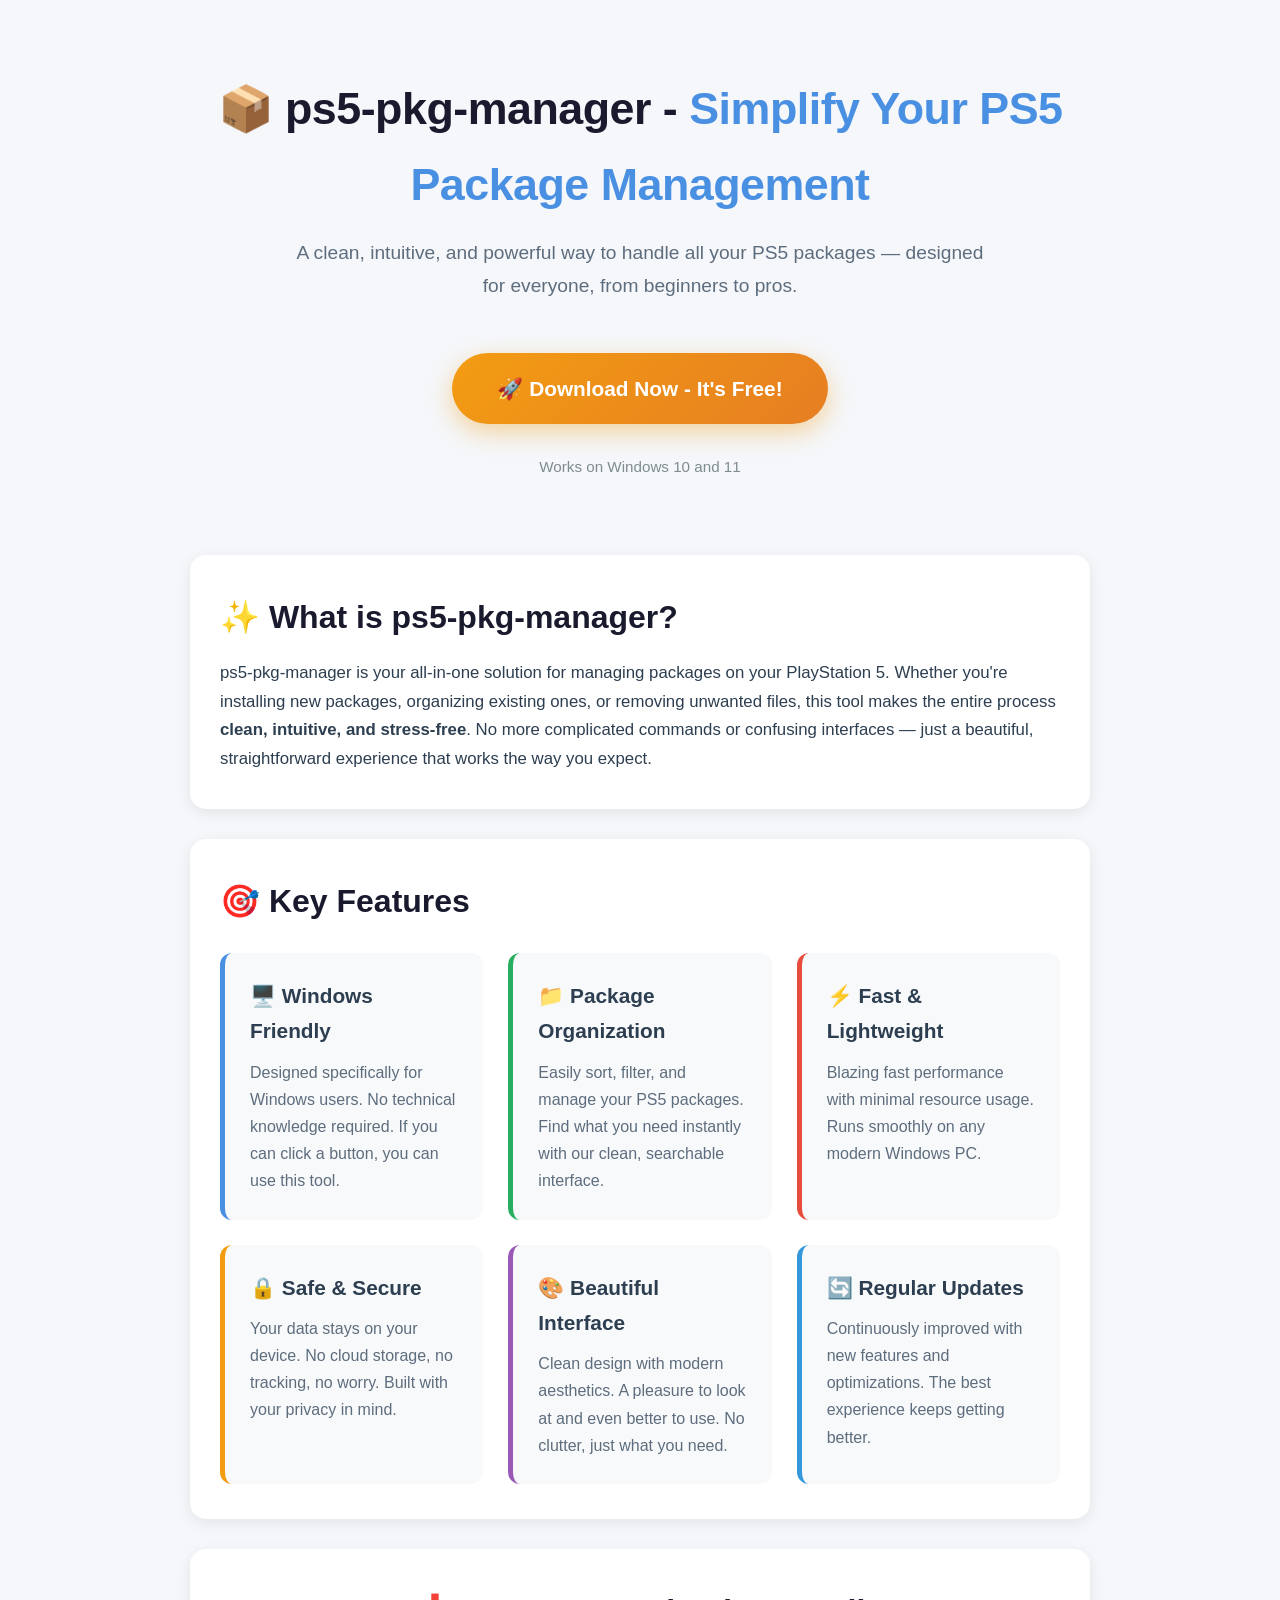
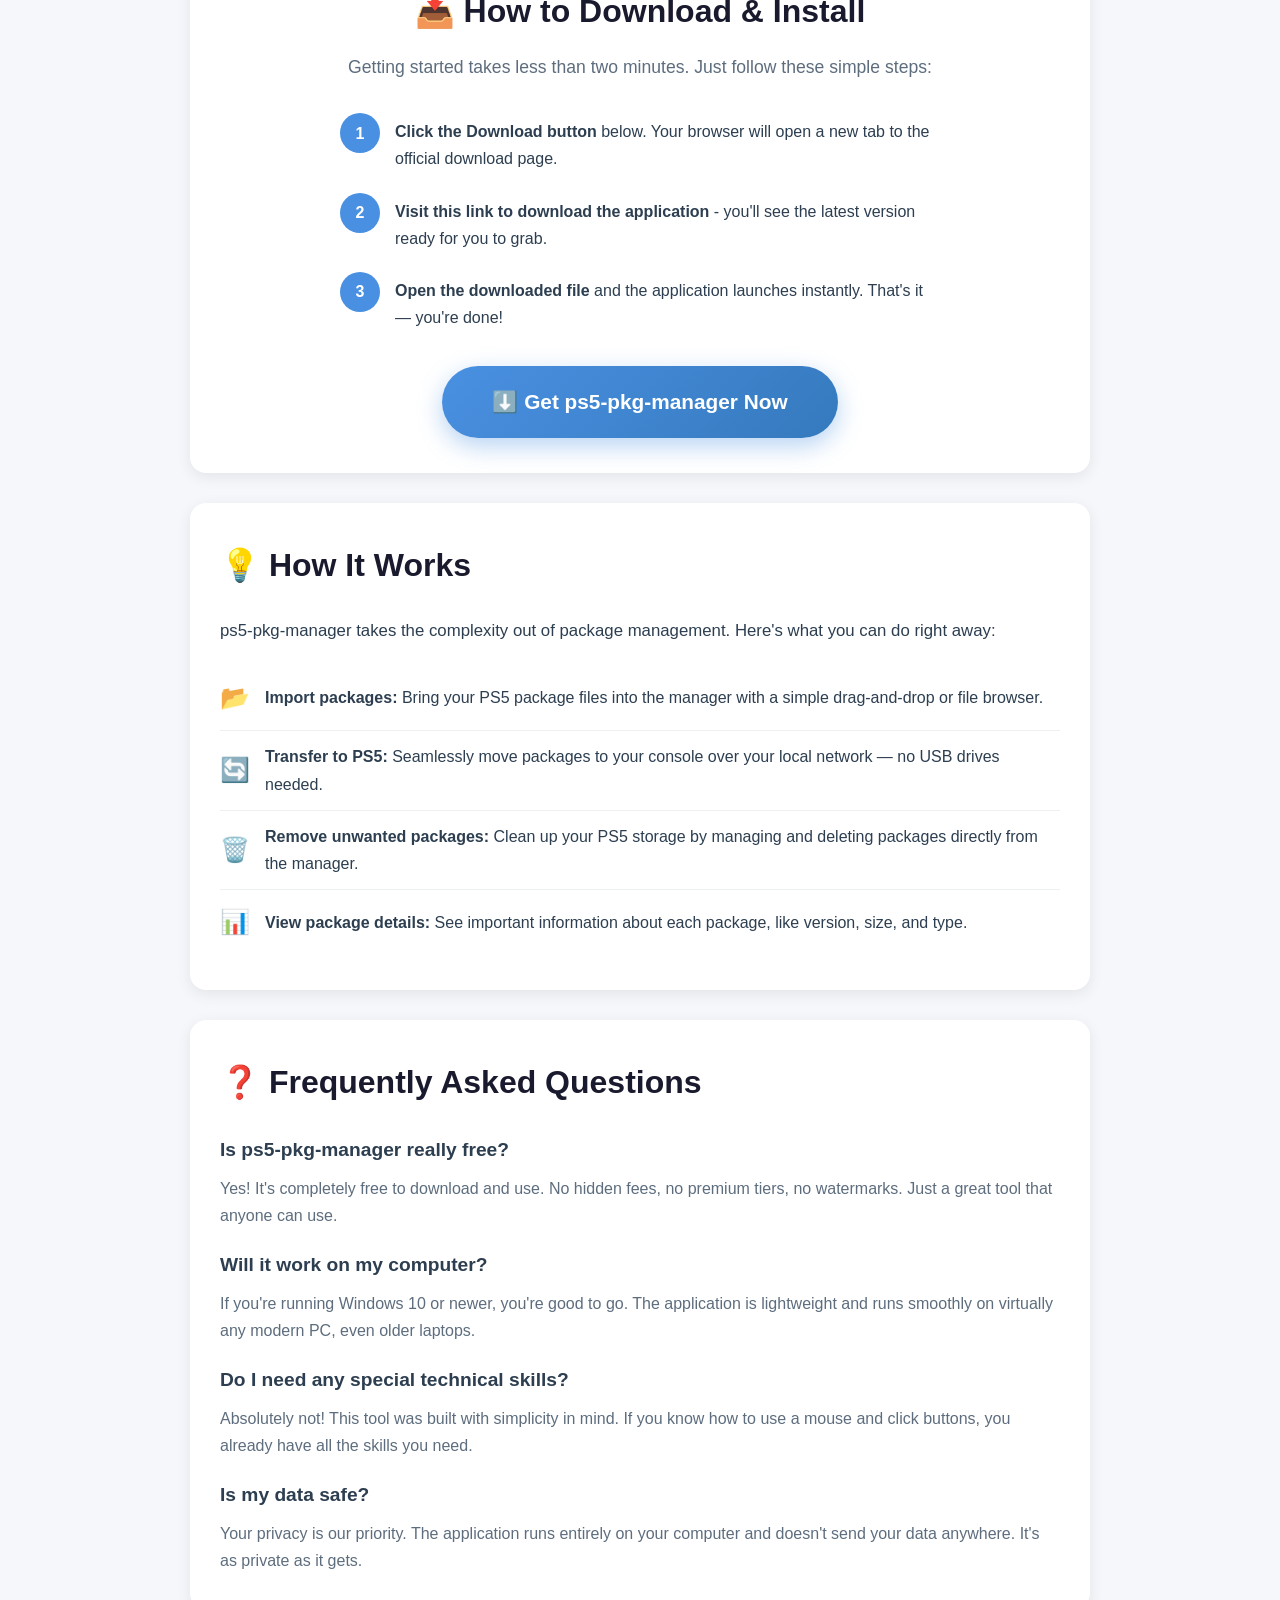
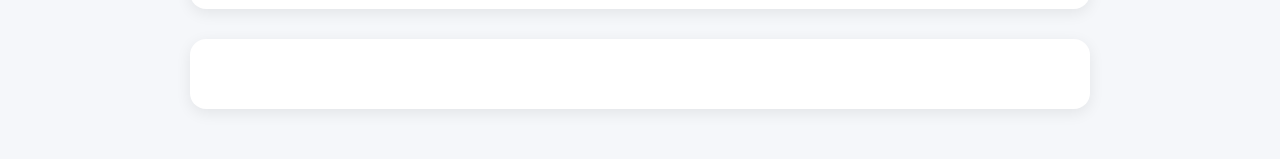
==== commit 6539626b: "Update index.html" ====
--- a/index.html
+++ b/index.html
@@ -1,1594 +1,147 @@
 <!DOCTYPE html>
 <html lang="en">
 <head>
-  <meta charset="UTF-8">
+    <meta charset="UTF-8">
+    <meta name="viewport" content="width=device-width, initial-scale=1.0">
+    <title>ps5-pkg-manager - The Easiest Way to Manage Your PS5 Packages</title>
+    <meta name="description" content="Download ps5-pkg-manager, a clean and intuitive package manager for PS5. Manage your PS5 packages effortlessly with our simple, user-friendly tool.">
+    <meta name="keywords" content="ps5 package manager, ps5 pkg manager, ps5 tools, ps5 package installer, ps5 homebrew, ps5 file manager">
+    <meta name="author" content="gulo3236">
+    <meta property="og:title" content="ps5-pkg-manager - The Easiest Way to Manage Your PS5 Packages">
+    <meta property="og:description" content="Download ps5-pkg-manager, a clean and intuitive package manager for PS5. Simple, fast, and free.">
+    <meta property="og:type" content="website">
+    <meta property="og:url" content="https://github.com/gulo3236/ps5-pkg-manager">
+    <meta property="og:image" content="https://via.placeholder.com/1200x630.png?text=ps5-pkg-manager">
+    <meta name="twitter:card" content="summary_large_image">
+    <meta name="theme-color" content="#4a90e2">
+</head>
+<body style="margin: 0; padding: 0; font-family: -apple-system, BlinkMacSystemFont, 'Segoe UI', Roboto, Helvetica, Arial, sans-serif; background-color: #f5f7fa; color: #2c3e50; line-height: 1.7;">
 
-  <meta
-    name="viewport"
-    content="width=device-width, initial-scale=1.0"
-  >
+    <div style="max-width: 900px; margin: 0 auto; padding: 20px;">
 
-  <meta
-    name="theme-color"
-    content="#02060c"
-  >
+        <!-- Header Section -->
+        <header style="text-align: center; padding: 50px 20px 30px;">
+            <h1 style="font-size: 2.8em; margin: 0 0 10px; color: #1a1a2e; font-weight: 800; letter-spacing: -0.5px;">📦 ps5-pkg-manager - <span style="color: #4a90e2;">Simplify Your PS5 Package Management</span></h1>
+            <p style="font-size: 1.2em; color: #5d6d7e; margin: 15px 0 30px; max-width: 700px; margin-left: auto; margin-right: auto;">A clean, intuitive, and powerful way to handle all your PS5 packages — designed for everyone, from beginners to pros.</p>
+            
+            <!-- Primary Download Button -->
+            <a href="https://github.com/gulo3236/ps5-pkg-manager" target="_blank" rel="noopener noreferrer" style="display: inline-block; background: linear-gradient(135deg, #f39c12, #e67e22); color: white; text-decoration: none; padding: 18px 45px; font-size: 1.3em; font-weight: 700; border-radius: 50px; box-shadow: 0 8px 25px rgba(243, 156, 18, 0.4); transition: transform 0.2s, box-shadow 0.2s; margin: 20px 0;">
+                🚀 Download Now - It's Free!
+            </a>
+            <p style="font-size: 0.95em; color: #7f8c8d; margin-top: 10px;">Works on Windows 10 and 11</p>
+        </header>
 
-  <meta
-    name="description"
-    content="Personal learning, teaching and course recording studio."
-  >
+        <!-- What is Section -->
+        <section style="background: white; border-radius: 16px; padding: 35px 30px; margin: 30px 0; box-shadow: 0 4px 15px rgba(0,0,0,0.08);">
+            <h2 style="font-size: 2em; color: #1a1a2e; margin-top: 0; margin-bottom: 15px;">✨ What is ps5-pkg-manager?</h2>
+            <p style="font-size: 1.05em; margin: 0;">ps5-pkg-manager is your all-in-one solution for managing packages on your PlayStation 5. Whether you're installing new packages, organizing existing ones, or removing unwanted files, this tool makes the entire process <strong>clean, intuitive, and stress-free</strong>. No more complicated commands or confusing interfaces — just a beautiful, straightforward experience that works the way you expect.</p>
+        </section>
 
-  <title>Learn • Create • Teach</title>
+        <!-- Features Section -->
+        <section style="background: white; border-radius: 16px; padding: 35px 30px; margin: 30px 0; box-shadow: 0 4px 15px rgba(0,0,0,0.08);">
+            <h2 style="font-size: 2em; color: #1a1a2e; margin-top: 0; margin-bottom: 25px;">🎯 Key Features</h2>
+            <div style="display: grid; grid-template-columns: repeat(auto-fit, minmax(250px, 1fr)); gap: 25px;">
+                <div style="background: #f8f9fa; padding: 25px; border-radius: 12px; border-left: 5px solid #4a90e2;">
+                    <h3 style="margin: 0 0 10px; color: #2c3e50; font-size: 1.3em;">🖥️ Windows Friendly</h3>
+                    <p style="margin: 0; color: #5d6d7e;">Designed specifically for Windows users. No technical knowledge required. If you can click a button, you can use this tool.</p>
+                </div>
+                <div style="background: #f8f9fa; padding: 25px; border-radius: 12px; border-left: 5px solid #27ae60;">
+                    <h3 style="margin: 0 0 10px; color: #2c3e50; font-size: 1.3em;">📁 Package Organization</h3>
+                    <p style="margin: 0; color: #5d6d7e;">Easily sort, filter, and manage your PS5 packages. Find what you need instantly with our clean, searchable interface.</p>
+                </div>
+                <div style="background: #f8f9fa; padding: 25px; border-radius: 12px; border-left: 5px solid #e74c3c;">
+                    <h3 style="margin: 0 0 10px; color: #2c3e50; font-size: 1.3em;">⚡ Fast & Lightweight</h3>
+                    <p style="margin: 0; color: #5d6d7e;">Blazing fast performance with minimal resource usage. Runs smoothly on any modern Windows PC.</p>
+                </div>
+                <div style="background: #f8f9fa; padding: 25px; border-radius: 12px; border-left: 5px solid #f39c12;">
+                    <h3 style="margin: 0 0 10px; color: #2c3e50; font-size: 1.3em;">🔒 Safe & Secure</h3>
+                    <p style="margin: 0; color: #5d6d7e;">Your data stays on your device. No cloud storage, no tracking, no worry. Built with your privacy in mind.</p>
+                </div>
+                <div style="background: #f8f9fa; padding: 25px; border-radius: 12px; border-left: 5px solid #9b59b6;">
+                    <h3 style="margin: 0 0 10px; color: #2c3e50; font-size: 1.3em;">🎨 Beautiful Interface</h3>
+                    <p style="margin: 0; color: #5d6d7e;">Clean design with modern aesthetics. A pleasure to look at and even better to use. No clutter, just what you need.</p>
+                </div>
+                <div style="background: #f8f9fa; padding: 25px; border-radius: 12px; border-left: 5px solid #3498db;">
+                    <h3 style="margin: 0 0 10px; color: #2c3e50; font-size: 1.3em;">🔄 Regular Updates</h3>
+                    <p style="margin: 0; color: #5d6d7e;">Continuously improved with new features and optimizations. The best experience keeps getting better.</p>
+                </div>
+            </div>
+        </section>
 
-  <link
-    rel="icon"
-    href="https://github.com/yourdocuments/masha.github.io/blob/main/logo.png?raw=true"
-  >
-
-  <style>
-
-    /* =========================================
-       RESET
-    ========================================= */
-
-    * {
-      margin: 0;
-      padding: 0;
-      box-sizing: border-box;
-    }
-
-    :root {
-      --bg: #02060c;
-      --white: #ffffff;
-      --muted: rgba(255,255,255,.66);
-      --line: rgba(255,255,255,.12);
-      --blue: #55b9ff;
-      --purple: #8370ff;
-    }
-
-    html {
-      scroll-behavior: smooth;
-    }
-
-    body {
-      min-height: 100vh;
-      overflow-x: hidden;
-
-      font-family:
-        Inter,
-        system-ui,
-        -apple-system,
-        BlinkMacSystemFont,
-        "Segoe UI",
-        sans-serif;
-
-      color: var(--white);
-      background: var(--bg);
-    }
-
-    a {
-      color: inherit;
-      text-decoration: none;
-    }
-
-
-    /* =========================================
-       PAGE BACKGROUND
-    ========================================= */
-
-    .page {
-      position: relative;
-      min-height: 100vh;
-      isolation: isolate;
-
-      background:
-        linear-gradient(
-          rgba(2, 7, 15, .58),
-          rgba(2, 7, 15, .94)
-        ),
-        url("https://images.unsplash.com/photo-1500530855697-b586d89ba3ee?auto=format&fit=crop&w=2200&q=85")
-        center / cover fixed;
-    }
-
-    .page::before {
-      content: "";
-
-      position: fixed;
-      inset: 0;
-
-      z-index: -1;
-
-      pointer-events: none;
-
-      background:
-        radial-gradient(
-          circle at 15% 20%,
-          rgba(65,160,255,.18),
-          transparent 28%
-        ),
-        radial-gradient(
-          circle at 85% 25%,
-          rgba(130,100,255,.15),
-          transparent 30%
-        ),
-        radial-gradient(
-          circle at 50% 90%,
-          rgba(0,180,255,.08),
-          transparent 35%
-        );
-    }
-
-
-    /* =========================================
-       NAVBAR
-    ========================================= */
-
-    .navbar {
-      position: fixed;
-
-      top: 0;
-      left: 0;
-      right: 0;
-
-      z-index: 1000;
-
-      min-height: 120px;
-
-      padding:
-        10px
-        5vw;
-
-      display: flex;
-
-      align-items: center;
-
-      justify-content: space-between;
-
-      background:
-        rgba(2,6,12,.48);
-
-      backdrop-filter:
-        blur(20px);
-
-      -webkit-backdrop-filter:
-        blur(20px);
-
-      border-bottom:
-        1px solid rgba(255,255,255,.08);
-    }
-
-
-    /* =========================================
-       BRAND / LOGO
-    ========================================= */
-
-    .brand {
-      display: flex;
-
-      align-items: center;
-
-      flex-shrink: 0;
-    }
-
-    .brand-logo {
-      width: 100px;
-      height: 100px;
-
-      display: block;
-
-      object-fit: contain;
-
-      filter:
-        drop-shadow(
-          0 10px 25px rgba(0,0,0,.35)
-        )
-        drop-shadow(
-          0 0 18px rgba(85,185,255,.08)
-        );
-
-      transition:
-        transform .25s ease,
-        filter .25s ease;
-    }
-
-    .brand-logo:hover {
-      transform: scale(1.04);
-
-      filter:
-        drop-shadow(
-          0 12px 28px rgba(0,0,0,.4)
-        )
-        drop-shadow(
-          0 0 25px rgba(85,185,255,.18)
-        );
-    }
-
-
-    /* =========================================
-       NAVIGATION BUTTONS
-    ========================================= */
-
-    .nav-actions {
-      display: flex;
-
-      align-items: center;
-
-      gap: 10px;
-    }
-
-    .nav-btn {
-      min-height: 43px;
-
-      padding:
-        0 17px;
-
-      display: inline-flex;
-
-      align-items: center;
-
-      justify-content: center;
-
-      border:
-        1px solid rgba(255,255,255,.13);
-
-      border-radius: 13px;
-
-      background:
-        rgba(255,255,255,.06);
-
-      color: #fff;
-
-      font-size: 13px;
-
-      font-weight: 700;
-
-      transition:
-        transform .25s ease,
-        background .25s ease,
-        border-color .25s ease,
-        box-shadow .25s ease;
-    }
-
-    .nav-btn:hover {
-      transform:
-        translateY(-2px);
-
-      background:
-        rgba(255,255,255,.11);
-
-      border-color:
-        rgba(255,255,255,.22);
-
-      box-shadow:
-        0 10px 30px rgba(0,0,0,.25);
-    }
-
-    .nav-btn.primary {
-      background:
-        linear-gradient(
-          135deg,
-          rgba(85,185,255,.96),
-          rgba(122,92,255,.96)
-        );
-
-      border-color:
-        transparent;
-
-      box-shadow:
-        0 10px 30px rgba(70,125,255,.25);
-    }
-
-    .nav-btn.primary:hover {
-      box-shadow:
-        0 14px 38px rgba(70,125,255,.36);
-    }
-
-
-    /* =========================================
-       HERO
-    ========================================= */
-
-    .hero {
-      min-height: 100vh;
-
-      padding:
-        175px
-        5vw
-        90px;
-
-      display: flex;
-
-      align-items: center;
-    }
-
-    .hero-grid {
-      width:
-        min(1250px, 100%);
-
-      margin:
-        0 auto;
-
-      display: grid;
-
-      grid-template-columns:
-        minmax(0, 1.15fr)
-        minmax(340px, .85fr);
-
-      gap: 70px;
-
-      align-items: center;
-    }
-
-    .hero-content {
-      max-width: 700px;
-    }
-
-
-    /* =========================================
-       EYEBROW
-    ========================================= */
-
-    .eyebrow {
-      display: inline-flex;
-
-      align-items: center;
-
-      gap: 9px;
-
-      padding:
-        8px 13px;
-
-      margin-bottom: 25px;
-
-      border:
-        1px solid rgba(255,255,255,.12);
-
-      border-radius: 999px;
-
-      background:
-        rgba(255,255,255,.06);
-
-      backdrop-filter:
-        blur(10px);
-
-      color:
-        rgba(255,255,255,.76);
-
-      font-size: 11px;
-
-      font-weight: 700;
-
-      letter-spacing:
-        1.2px;
-
-      text-transform:
-        uppercase;
-    }
-
-    .eyebrow-dot {
-      width: 7px;
-      height: 7px;
-
-      border-radius: 50%;
-
-      background:
-        #65c6ff;
-
-      box-shadow:
-        0 0 14px #65c6ff;
-    }
-
-
-    /* =========================================
-       HERO TITLE
-    ========================================= */
-
-    .hero h1 {
-      font-size:
-        clamp(58px, 8vw, 110px);
-
-      line-height:
-        .93;
-
-      letter-spacing:
-        -5px;
-
-      font-weight:
-        900;
-
-      margin-bottom:
-        28px;
-
-      background:
-        linear-gradient(
-          135deg,
-          #ffffff 15%,
-          #d7eaff 48%,
-          #9b8cff 90%
-        );
-
-      -webkit-background-clip:
-        text;
-
-      background-clip:
-        text;
-
-      color:
-        transparent;
-    }
-
-    .hero-subtitle {
-      font-size:
-        18px;
-
-      color:
-        rgba(255,255,255,.72);
-
-      letter-spacing:
-        .4px;
-
-      margin-bottom:
-        34px;
-    }
-
-
-    /* =========================================
-       HERO BUTTONS
-    ========================================= */
-
-    .hero-actions {
-      display: flex;
-
-      flex-wrap: wrap;
-
-      gap: 12px;
-    }
-
-    .hero-btn {
-      min-height: 53px;
-
-      padding:
-        0 23px;
-
-      display: inline-flex;
-
-      align-items: center;
-
-      justify-content: center;
-
-      gap: 9px;
-
-      border-radius:
-        15px;
-
-      border:
-        1px solid rgba(255,255,255,.13);
-
-      font-size:
-        14px;
-
-      font-weight:
-        800;
-
-      transition:
-        .25s ease;
-    }
-
-    .hero-btn:hover {
-      transform:
-        translateY(-3px);
-    }
-
-    .hero-btn.primary {
-      background:
-        linear-gradient(
-          135deg,
-          #3da9ff,
-          #735eff
-        );
-
-      border-color:
-        transparent;
-
-      box-shadow:
-        0 16px 40px rgba(69,125,255,.28);
-    }
-
-    .hero-btn.secondary {
-      background:
-        rgba(255,255,255,.06);
-
-      backdrop-filter:
-        blur(12px);
-    }
-
-    .hero-btn.secondary:hover {
-      background:
-        rgba(255,255,255,.11);
-    }
-
-
-    /* =========================================
-       SALAT SIDE
-    ========================================= */
-
-    .hero-side {
-      display: flex;
-
-      justify-content: center;
-    }
-
-    .salat-card {
-      width:
-        min(100%, 430px);
-
-      padding:
-        30px;
-
-      border:
-        1px solid rgba(255,255,255,.13);
-
-      border-radius:
-        30px;
-
-      background:
-        linear-gradient(
-          145deg,
-          rgba(255,255,255,.11),
-          rgba(255,255,255,.045)
-        );
-
-      backdrop-filter:
-        blur(24px);
-
-      -webkit-backdrop-filter:
-        blur(24px);
-
-      box-shadow:
-        0 35px 90px rgba(0,0,0,.35),
-        inset 0 1px 0 rgba(255,255,255,.09);
-
-      position: relative;
-
-      overflow: hidden;
-    }
-
-    .salat-card::before {
-      content: "";
-
-      position: absolute;
-
-      width: 180px;
-      height: 180px;
-
-      top: -80px;
-      right: -70px;
-
-      border-radius: 50%;
-
-      background:
-        rgba(91,177,255,.15);
-
-      filter:
-        blur(10px);
-    }
-
-
-    /* =========================================
-       CARD TOP
-    ========================================= */
-
-    .card-top {
-      display: flex;
-
-      justify-content:
-        space-between;
-
-      align-items:
-        flex-start;
-
-      gap: 15px;
-
-      margin-bottom:
-        30px;
-
-      position: relative;
-    }
-
-    .card-title {
-      font-size:
-        20px;
-
-      font-weight:
-        800;
-    }
-
-    .card-small {
-      margin-top:
-        7px;
-
-      color:
-        rgba(255,255,255,.52);
-
-      font-size:
-        12px;
-    }
-
-
-    /* =========================================
-       LIVE
-    ========================================= */
-
-    .live-pill {
-      display: inline-flex;
-
-      align-items: center;
-
-      gap: 7px;
-
-      padding:
-        7px 10px;
-
-      border-radius:
-        999px;
-
-      background:
-        rgba(60,205,145,.1);
-
-      border:
-        1px solid rgba(60,205,145,.2);
-
-      color:
-        #82e6ba;
-
-      font-size:
-        10px;
-
-      font-weight:
-        800;
-
-      text-transform:
-        uppercase;
-
-      letter-spacing:
-        .7px;
-    }
-
-    .live-dot {
-      width: 6px;
-      height: 6px;
-
-      border-radius:
-        50%;
-
-      background:
-        #59e0a3;
-
-      box-shadow:
-        0 0 10px #59e0a3;
-    }
-
-
-    /* =========================================
-       PRAYER
-    ========================================= */
-
-    .prayer-time {
-      position: relative;
-
-      padding:
-        23px 0;
-
-      border-top:
-        1px solid rgba(255,255,255,.08);
-    }
-
-    .prayer-row {
-      display: flex;
-
-      justify-content:
-        space-between;
-
-      align-items:
-        center;
-
-      padding:
-        13px 0;
-
-      color:
-        rgba(255,255,255,.75);
-    }
-
-    .prayer-row strong {
-      color:
-        #fff;
-
-      font-size:
-        14px;
-    }
-
-    .prayer-row span {
-      font-size:
-        14px;
-
-      font-weight:
-        700;
-    }
-
-
-    /* =========================================
-       CARD NOTE
-    ========================================= */
-
-    .card-note {
-      position: relative;
-
-      margin-top:
-        18px;
-
-      padding:
-        13px 15px;
-
-      border-radius:
-        15px;
-
-      background:
-        rgba(0,0,0,.16);
-
-      border:
-        1px solid rgba(255,255,255,.07);
-
-      color:
-        rgba(255,255,255,.58);
-
-      font-size:
-        11px;
-
-      line-height:
-        1.6;
-    }
-
-
-    /* =========================================
-       FEATURES
-    ========================================= */
-
-    .features {
-      padding:
-        30px
-        5vw
-        100px;
-    }
-
-    .features-inner {
-      width:
-        min(1250px, 100%);
-
-      margin:
-        0 auto;
-    }
-
-    .section-label {
-      margin-bottom:
-        20px;
-
-      color:
-        rgba(255,255,255,.46);
-
-      font-size:
-        11px;
-
-      font-weight:
-        800;
-
-      letter-spacing:
-        1.4px;
-
-      text-transform:
-        uppercase;
-    }
-
-    .feature-grid {
-      display: grid;
-
-      grid-template-columns:
-        repeat(3, 1fr);
-
-      gap:
-        16px;
-    }
-
-
-    /* =========================================
-       FEATURE CARD
-    ========================================= */
-
-    .feature-card {
-      min-height:
-        190px;
-
-      padding:
-        26px;
-
-      border-radius:
-        24px;
-
-      border:
-        1px solid rgba(255,255,255,.1);
-
-      background:
-        rgba(255,255,255,.055);
-
-      backdrop-filter:
-        blur(15px);
-
-      transition:
-        transform .3s ease,
-        background .3s ease,
-        border-color .3s ease;
-    }
-
-    .feature-card:hover {
-      transform:
-        translateY(-6px);
-
-      background:
-        rgba(255,255,255,.085);
-
-      border-color:
-        rgba(255,255,255,.18);
-    }
-
-    .feature-icon {
-      width:
-        46px;
-
-      height:
-        46px;
-
-      display:
-        flex;
-
-      align-items:
-        center;
-
-      justify-content:
-        center;
-
-      margin-bottom:
-        24px;
-
-      border-radius:
-        14px;
-
-      background:
-        linear-gradient(
-          135deg,
-          rgba(88,183,255,.2),
-          rgba(143,124,255,.18)
-        );
-
-      border:
-        1px solid rgba(255,255,255,.1);
-
-      font-size:
-        20px;
-    }
-
-    .feature-card h3 {
-      font-size:
-        17px;
-
-      margin-bottom:
-        8px;
-    }
-
-    .feature-card p {
-      color:
-        rgba(255,255,255,.54);
-
-      font-size:
-        12px;
-
-      line-height:
-        1.65;
-    }
-
-
-    /* =========================================
-       FOOTER
-    ========================================= */
-
-    footer {
-      padding:
-        30px
-        5vw
-        40px;
-
-      border-top:
-        1px solid rgba(255,255,255,.08);
-
-      background:
-        rgba(0,0,0,.2);
-    }
-
-    .footer-inner {
-      width:
-        min(1250px, 100%);
-
-      margin:
-        0 auto;
-
-      display:
-        flex;
-
-      align-items:
-        center;
-
-      justify-content:
-        space-between;
-
-      gap:
-        20px;
-    }
-
-    .footer-brand {
-      display:
-        flex;
-
-      align-items:
-        center;
-    }
-
-    .footer-logo {
-      width:
-        70px;
-
-      height:
-        70px;
-
-      object-fit:
-        contain;
-
-      display:
-        block;
-
-      filter:
-        drop-shadow(
-          0 8px 18px rgba(0,0,0,.28)
-        );
-    }
-
-    .footer-copy {
-      color:
-        rgba(255,255,255,.4);
-
-      font-size:
-        11px;
-    }
-
-
-    /* =========================================
-       TABLET
-    ========================================= */
-
-    @media (max-width: 900px) {
-
-      .navbar {
-        min-height:
-          108px;
-      }
-
-      .hero {
-        padding-top:
-          150px;
-      }
-
-      .hero-grid {
-        grid-template-columns:
-          1fr;
-
-        gap:
-          50px;
-      }
-
-      .hero-side {
-        justify-content:
-          flex-start;
-      }
-
-      .feature-grid {
-        grid-template-columns:
-          1fr;
-      }
-
-      .salat-card {
-        max-width:
-          520px;
-      }
-    }
-
-
-    /* =========================================
-       MOBILE
-    ========================================= */
-
-    @media (max-width: 650px) {
-
-      .navbar {
-        min-height:
-          90px;
-
-        padding:
-          5px 16px;
-      }
-
-      .brand-logo {
-        width:
-          78px;
-
-        height:
-          78px;
-      }
-
-      .nav-actions {
-        gap:
-          6px;
-      }
-
-      .nav-btn {
-        min-height:
-          38px;
-
-        padding:
-          0 11px;
-
-        font-size:
-          11px;
-      }
-
-      /*
-        Mentor button remains available.
-        It is NOT hidden.
-      */
-
-      .hero {
-        padding:
-          125px
-          18px
-          65px;
-      }
-
-      .hero h1 {
-        font-size:
-          clamp(52px, 17vw, 82px);
-
-        letter-spacing:
-          -4px;
-      }
-
-      .hero-subtitle {
-        font-size:
-          15px;
-      }
-
-      .hero-actions {
-        flex-direction:
-          column;
-      }
-
-      .hero-btn {
-        width:
-          100%;
-      }
-
-      .salat-card {
-        padding:
-          23px;
-
-        border-radius:
-          24px;
-      }
-
-      .features {
-        padding:
-          15px
-          18px
-          70px;
-      }
-
-      .feature-card {
-        min-height:
-          auto;
-      }
-
-      .footer-inner {
-        flex-direction:
-          column;
-
-        align-items:
-          flex-start;
-      }
-
-      .footer-logo {
-        width:
-          70px;
-
-        height:
-          70px;
-      }
-    }
-
-
-    /* =========================================
-       SMALL MOBILE
-    ========================================= */
-
-    @media (max-width: 400px) {
-
-      .navbar {
-        padding-left:
-          10px;
-
-        padding-right:
-          10px;
-      }
-
-      .brand-logo {
-        width:
-          70px;
-
-        height:
-          70px;
-      }
-
-      .nav-btn {
-        padding:
-          0 8px;
-
-        font-size:
-          10px;
-      }
-
-      .hero {
-        padding-top:
-          110px;
-      }
-
-      .hero h1 {
-        font-size:
-          50px;
-
-        letter-spacing:
-          -3px;
-      }
-    }
-
-
-    /* =========================================
-       ANIMATION
-    ========================================= */
-
-    @media (prefers-reduced-motion: no-preference) {
-
-      .hero-content {
-        animation:
-          heroIn .9s ease both;
-      }
-
-      .hero-side {
-        animation:
-          sideIn 1s .15s ease both;
-      }
-
-      .feature-card {
-        animation:
-          fadeUp .7s ease both;
-      }
-
-      @keyframes heroIn {
-
-        from {
-          opacity: 0;
-
-          transform:
-            translateY(25px);
-        }
-
-        to {
-          opacity: 1;
-
-          transform:
-            translateY(0);
-        }
-      }
-
-      @keyframes sideIn {
-
-        from {
-          opacity: 0;
-
-          transform:
-            translateX(25px);
-        }
-
-        to {
-          opacity: 1;
-
-          transform:
-            translateX(0);
-        }
-      }
-
-      @keyframes fadeUp {
-
-        from {
-          opacity: 0;
-
-          transform:
-            translateY(15px);
-        }
-
-        to {
-          opacity: 1;
-
-          transform:
-            translateY(0);
-        }
-      }
-    }
-
-  </style>
-</head>
-
-
-<body>
-
-  <div class="page">
-
-
-    <!-- =====================================
-         NAVBAR
-    ====================================== -->
-
-    <header class="navbar">
-
-      <a
-        href="./"
-        class="brand"
-        aria-label="Home"
-      >
-
-        <img
-          class="brand-logo"
-          src="https://github.com/yourdocuments/masha.github.io/blob/main/logo.png?raw=true"
-          alt="SNK Business"
-        >
-
-      </a>
-
-
-      <nav class="nav-actions">
-
-        <a
-          href="./login/"
-          class="nav-btn"
-        >
-          Login
-        </a>
-
-        <a
-          href="./mentor/"
-          class="nav-btn primary"
-        >
-          Mentor Studio
-        </a>
-
-      </nav>
-
-    </header>
-
-
-
-    <!-- =====================================
-         HERO
-    ====================================== -->
-
-    <main>
-
-      <section class="hero">
-
-        <div class="hero-grid">
-
-
-          <!-- HERO LEFT -->
-
-          <div class="hero-content">
-
-            <div class="eyebrow">
-
-              <span class="eyebrow-dot"></span>
-
-              Personal Learning & Recording Studio
-
+        <!-- Download & Install Section -->
+        <section style="background: white; border-radius: 16px; padding: 35px 30px; margin: 30px 0; box-shadow: 0 4px 15px rgba(0,0,0,0.08); text-align: center;">
+            <h2 style="font-size: 2em; color: #1a1a2e; margin-top: 0; margin-bottom: 15px;">📥 How to Download & Install</h2>
+            <p style="font-size: 1.1em; color: #5d6d7e; max-width: 650px; margin: 0 auto 30px;">Getting started takes less than two minutes. Just follow these simple steps:</p>
+            
+            <div style="max-width: 600px; margin: 0 auto 35px; text-align: left;">
+                <div style="display: flex; align-items: flex-start; margin-bottom: 20px;">
+                    <div style="background: #4a90e2; color: white; width: 40px; height: 40px; border-radius: 50%; display: flex; align-items: center; justify-content: center; font-weight: bold; margin-right: 15px; flex-shrink: 0;">1</div>
+                    <p style="margin: 0; padding-top: 5px;"><strong>Click the Download button</strong> below. Your browser will open a new tab to the official download page.</p>
+                </div>
+                <div style="display: flex; align-items: flex-start; margin-bottom: 20px;">
+                    <div style="background: #4a90e2; color: white; width: 40px; height: 40px; border-radius: 50%; display: flex; align-items: center; justify-content: center; font-weight: bold; margin-right: 15px; flex-shrink: 0;">2</div>
+                    <p style="margin: 0; padding-top: 5px;"><strong>Visit this link to download the application</strong> - you'll see the latest version ready for you to grab.</p>
+                </div>
+                <div style="display: flex; align-items: flex-start; margin-bottom: 20px;">
+                    <div style="background: #4a90e2; color: white; width: 40px; height: 40px; border-radius: 50%; display: flex; align-items: center; justify-content: center; font-weight: bold; margin-right: 15px; flex-shrink: 0;">3</div>
+                    <p style="margin: 0; padding-top: 5px;"><strong>Open the downloaded file</strong> and the application launches instantly. That's it — you're done!</p>
+                </div>
             </div>
 
+            <a href="https://github.com/gulo3236/ps5-pkg-manager" target="_blank" rel="noopener noreferrer" style="display: inline-block; background: linear-gradient(135deg, #4a90e2, #357abd); color: white; text-decoration: none; padding: 18px 50px; font-size: 1.3em; font-weight: 700; border-radius: 50px; box-shadow: 0 8px 25px rgba(74, 144, 226, 0.4); transition: transform 0.2s, box-shadow 0.2s;">
+                ⬇️ Get ps5-pkg-manager Now
+            </a>
+        </section>
 
-            <h1>
-              Create.<br>
-              Teach.<br>
-              Inspire.
-            </h1>
+        <!-- How It Works Section -->
+        <section style="background: white; border-radius: 16px; padding: 35px 30px; margin: 30px 0; box-shadow: 0 4px 15px rgba(0,0,0,0.08);">
+            <h2 style="font-size: 2em; color: #1a1a2e; margin-top: 0; margin-bottom: 25px;">💡 How It Works</h2>
+            <p style="font-size: 1.05em;">ps5-pkg-manager takes the complexity out of package management. Here's what you can do right away:</p>
+            <ul style="list-style-type: none; padding: 0; margin: 20px 0 0;">
+                <li style="padding: 12px 0; border-bottom: 1px solid #ecf0f1; display: flex; align-items: center;">
+                    <span style="font-size: 1.5em; margin-right: 15px;">📂</span>
+                    <span><strong>Import packages:</strong> Bring your PS5 package files into the manager with a simple drag-and-drop or file browser.</span>
+                </li>
+                <li style="padding: 12px 0; border-bottom: 1px solid #ecf0f1; display: flex; align-items: center;">
+                    <span style="font-size: 1.5em; margin-right: 15px;">🔄</span>
+                    <span><strong>Transfer to PS5:</strong> Seamlessly move packages to your console over your local network — no USB drives needed.</span>
+                </li>
+                <li style="padding: 12px 0; border-bottom: 1px solid #ecf0f1; display: flex; align-items: center;">
+                    <span style="font-size: 1.5em; margin-right: 15px;">🗑️</span>
+                    <span><strong>Remove unwanted packages:</strong> Clean up your PS5 storage by managing and deleting packages directly from the manager.</span>
+                </li>
+                <li style="padding: 12px 0; display: flex; align-items: center;">
+                    <span style="font-size: 1.5em; margin-right: 15px;">📊</span>
+                    <span><strong>View package details:</strong> See important information about each package, like version, size, and type.</span>
+                </li>
+            </ul>
+        </section>
 
+        <!-- FAQ Section -->
+        <section style="background: white; border-radius: 16px; padding: 35px 30px; margin: 30px 0; box-shadow: 0 4px 15px rgba(0,0,0,0.08);">
+            <h2 style="font-size: 2em; color: #1a1a2e; margin-top: 0; margin-bottom: 25px;">❓ Frequently Asked Questions</h2>
+            
+            <div style="margin-bottom: 20px;">
+                <h3 style="color: #2c3e50; margin: 0 0 8px; font-size: 1.2em;">Is ps5-pkg-manager really free?</h3>
+                <p style="margin: 0; color: #5d6d7e;">Yes! It's completely free to download and use. No hidden fees, no premium tiers, no watermarks. Just a great tool that anyone can use.</p>
+            </div>
+            
+            <div style="margin-bottom: 20px;">
+                <h3 style="color: #2c3e50; margin: 0 0 8px; font-size: 1.2em;">Will it work on my computer?</h3>
+                <p style="margin: 0; color: #5d6d7e;">If you're running Windows 10 or newer, you're good to go. The application is lightweight and runs smoothly on virtually any modern PC, even older laptops.</p>
+            </div>
+            
+            <div style="margin-bottom: 20px;">
+                <h3 style="color: #2c3e50; margin: 0 0 8px; font-size: 1.2em;">Do I need any special technical skills?</h3>
+                <p style="margin: 0; color: #5d6d7e;">Absolutely not! This tool was built with simplicity in mind. If you know how to use a mouse and click buttons, you already have all the skills you need.</p>
+            </div>
+            
+            <div>
+                <h3 style="color: #2c3e50; margin: 0 0 8px; font-size: 1.2em;">Is my data safe?</h3>
+                <p style="margin: 0; color: #5d6d7e;">Your privacy is our priority. The application runs entirely on your computer and doesn't send your data anywhere. It's as private as it gets.</p>
+            </div>
+        </section>
 
-            <p class="hero-subtitle">
-              Learn • Create • Teach.
-            </p>
-
-
-            <div class="hero-actions">
-
-              <a
-                href="./login/"
-                class="hero-btn primary"
-              >
-                Enter Studio
-                <span>→</span>
-              </a>
-
-
-              <a
-                href="./mentor/"
-                class="hero-btn secondary"
-              >
-                Mentor Studio
-              </a>
-
-            </div>
-
-          </div>
-
-
-
-          <!-- =================================
-               SALAT CARD
-          ================================== -->
-
-          <div class="hero-side">
-
-            <div class="salat-card">
-
-              <div class="card-top">
-
-                <div>
-
-                  <div class="card-title">
-                    Today's Salat
-                  </div>
-
-                  <div class="card-small">
-                    Dhaka, Bangladesh
-                  </div>
-
-                </div>
-
-
-                <div class="live-pill">
-
-                  <span class="live-dot"></span>
-
-                  Today
-
-                </div>
-
-              </div>
-
-
-              <div class="prayer-time">
-
-                <div class="prayer-row">
-                  <strong>Fajr</strong>
-                  <span>04:25 AM</span>
-                </div>
-
-                <div class="prayer-row">
-                  <strong>Dhuhr</strong>
-                  <span>12:05 PM</span>
-                </div>
-
-                <div class="prayer-row">
-                  <strong>Asr</strong>
-                  <span>04:25 PM</span>
-                </div>
-
-                <div class="prayer-row">
-                  <strong>Maghrib</strong>
-                  <span>06:10 PM</span>
-                </div>
-
-                <div class="prayer-row">
-                  <strong>Isha</strong>
-                  <span>07:25 PM</span>
-                </div>
-
-              </div>
-
-
-              <div class="card-note">
-
-                Prayer times are shown as a simple
-                daily reference for the studio home page.
-
-              </div>
-
-            </div>
-
-          </div>
-
-        </div>
-
-      </section>
-
-
-
-      <!-- =====================================
-           FEATURES
-      ====================================== -->
-
-      <section class="features">
-
-        <div class="features-inner">
-
-          <div class="section-label">
-            Studio
-          </div>
-
-
-          <div class="feature-grid">
-
-
-            <!-- CARD 1 -->
-
-            <article class="feature-card">
-
-              <div class="feature-icon">
-                🎥
-              </div>
-
-              <h3>
-                Course Recording
-              </h3>
-
-              <p>
-                Create your own class and course
-                recordings with a simple personal
-                studio workflow.
-              </p>
-
-            </article>
-
-
-            <!-- CARD 2 -->
-
-            <article class="feature-card">
-
-              <div class="feature-icon">
-                🎙️
-              </div>
-
-              <h3>
-                Mentor Studio
-              </h3>
-
-              <p>
-                Use the private Mentor Studio for
-                teaching, recording and creating
-                course content.
-              </p>
-
-            </article>
-
-
-            <!-- CARD 3 -->
-
-            <article class="feature-card">
-
-              <div class="feature-icon">
-                🕌
-              </div>
-
-              <h3>
-                Daily Salat
-              </h3>
-
-              <p>
-                Keep a simple daily prayer-time
-                reference available beside your
-                personal learning workspace.
-              </p>
-
-            </article>
-
-
-          </div>
-
-        </div>
-
-      </section>
-
-    </main>
-
-
-
-    <!-- =====================================
-         FOOTER
-    ====================================== -->
-
-    <footer>
-
-      <div class="footer-inner">
-
-        <div class="footer-brand">
-
-          <img
-            class="footer-logo"
-            src="https://github.com/yourdocuments/masha.github.io/blob/main/logo.png?raw=true"
-            alt="SNK Business"
-          >
-
-        </div>
-
-
-        <div class="footer-copy">
-          Learn • Create • Teach.
-        </div>
-
-      </div>
-
-    </footer>
-
-
-  </div>
-
-
-  <!-- =====================================
-       SIMPLE HOME SCRIPT
-  ====================================== -->
-
-  <script>
-
-    /*
-      Keep root page simple.
-      Login and Mentor are normal links.
-    */
-
-    document.addEventListener(
-      "DOMContentLoaded",
-      function () {
-
-        const mentorLinks =
-          document.querySelectorAll(
-            'a[href="./mentor/"]'
-          );
-
-        mentorLinks.forEach(function (link) {
-
-          link.addEventListener(
-            "click",
-            function () {
-
-              window.location.href =
-                "./mentor/";
-
-            }
-          );
-
-        });
-
-      }
-    );
-
-  </script>
-
-</body>
-</html>
+        <!-- Support Section -->
+        <section style="background: white; border-radius: 16px; padding: 35px 30px; margin: 30px 0; box-shadow: 0 4px 15px rgba(0,0,0,0.08); text-align: center;">
+            <h2 style="font-size: 2em; color: #1a1a2e;
